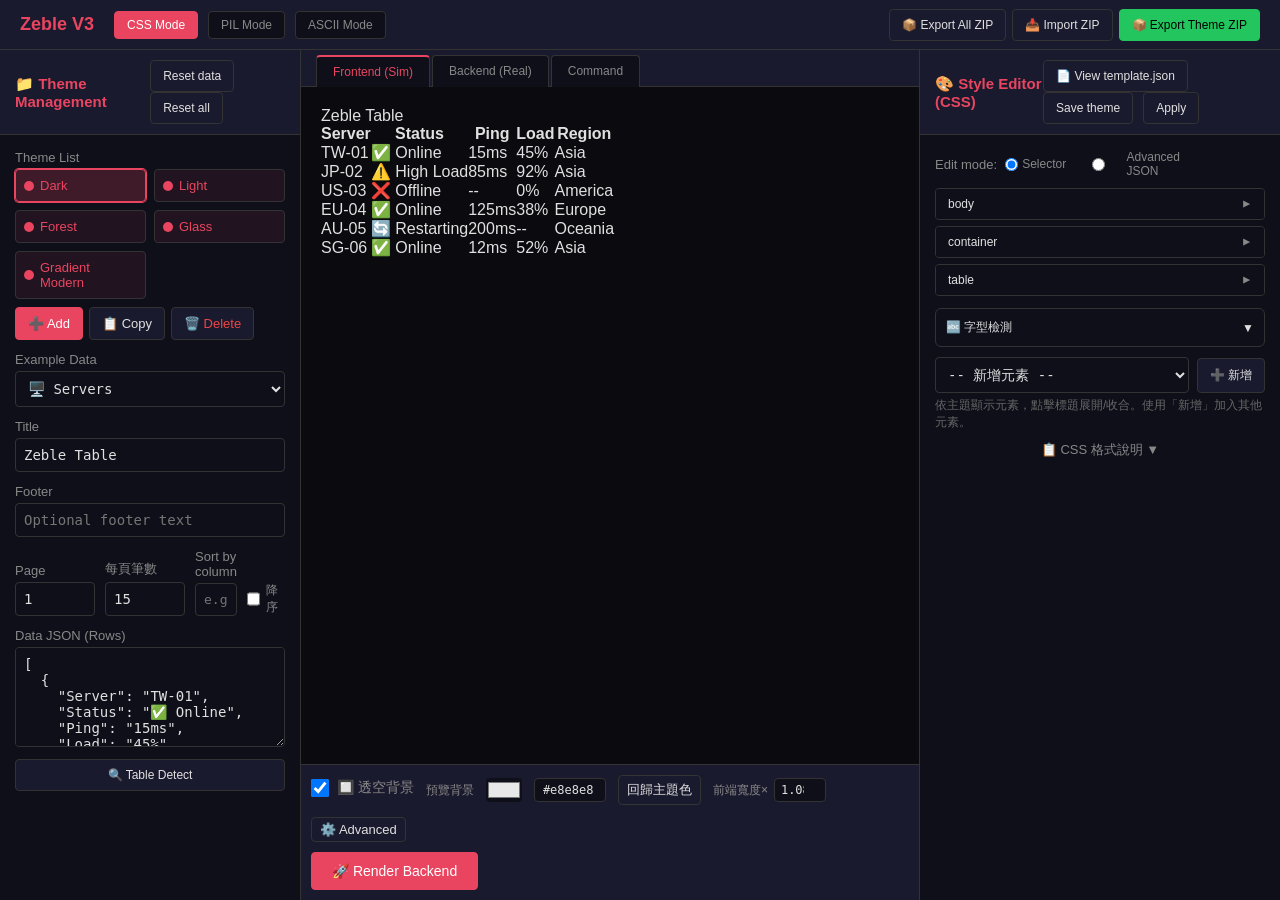
==== index.html @ 23911cdb "Consolidate Zeble skill into zenTable project Move render and detect scripts into local scripts/ and" ====
<!DOCTYPE html>
<html lang="zh-TW">
<head>
    <meta charset="UTF-8">
    <meta name="viewport" content="width=device-width, initial-scale=1.0">
    <title>Zeble V3 Test Panel</title>
    <style>
        :root {
            --bg-color: #0f0f1a;
            --panel-bg: #1a1a2e;
            --text-color: #e0e0e0;
            --accent-color: #e94560;
            --border-color: #333;
            --success-color: #22c55e;
            --input-bg: #0f0f1a;
        }
        * { box-sizing: border-box; margin: 0; padding: 0; }
        body { font-family: -apple-system, BlinkMacSystemFont, "Segoe UI", Roboto, sans-serif; background: var(--bg-color); color: var(--text-color); height: 100vh; overflow: hidden; display: flex; flex-direction: column; }
        header { height: 50px; padding: 0 20px; display: flex; align-items: center; border-bottom: 1px solid var(--border-color); background: var(--panel-bg); }
        h1 { font-size: 18px; color: var(--accent-color); margin-right: 20px; }
        .mode-selector { display: flex; gap: 10px; }
        .mode-btn { padding: 6px 12px; background: var(--input-bg); border: 1px solid var(--border-color); color: #888; border-radius: 4px; cursor: pointer; font-size: 12px; transition: all 0.2s; }
        .mode-btn:hover { border-color: var(--accent-color); color: var(--text-color); }
        .mode-btn.active { background: var(--accent-color); color: #fff; border-color: var(--accent-color); }
        main { flex: 1; display: grid; grid-template-columns: 300px 1fr 360px; gap: 1px; background: var(--border-color); overflow: hidden; }
        .panel { background: var(--bg-color); display: flex; flex-direction: column; overflow: hidden; }
        .panel-header { padding: 10px 15px; background: var(--panel-bg); border-bottom: 1px solid var(--border-color); font-size: 15px; font-weight: 600; color: var(--accent-color); display: flex; justify-content: space-between; align-items: center; }
        .panel-content { flex: 1; overflow-y: auto; padding: 15px; }
        .form-group { margin-bottom: 12px; }
        label { display: block; font-size: 13px; color: #888; margin-bottom: 4px; }
        input, select, textarea { width: 100%; padding: 8px; background: var(--input-bg); border: 1px solid var(--border-color); border-radius: 4px; color: var(--text-color); font-size: 14px; font-family: monospace; }
        input:focus, select:focus, textarea:focus { outline: none; border-color: var(--accent-color); }
        textarea { resize: vertical; min-height: 100px; }
        button { padding: 8px 12px; background: var(--panel-bg); border: 1px solid var(--border-color); border-radius: 4px; color: var(--text-color); cursor: pointer; font-size: 12px; transition: all 0.2s; }
        button:hover { border-color: var(--accent-color); }
        button.primary { background: var(--accent-color); color: #fff; border-color: var(--accent-color); }
        button.success { background: var(--success-color); color: #000; border-color: var(--success-color); }
        .theme-grid { display: grid; grid-template-columns: repeat(2, 1fr); gap: 8px; }
        .theme-item { padding: 8px; border: 1px solid var(--border-color); border-radius: 4px; cursor: pointer; font-size: 13px; display: flex; align-items: center; gap: 6px; transition: background 0.15s, border-color 0.15s; }
        .theme-item:hover { filter: brightness(1.05); }
        .theme-item.active { border-color: currentColor; box-shadow: 0 0 0 1px currentColor; }
        .color-dot { width: 10px; height: 10px; border-radius: 50%; flex-shrink: 0; }
        .preview-tabs { display: flex; gap: 2px; background: var(--panel-bg); padding: 5px 15px 0; border-bottom: 1px solid var(--border-color); }
        .preview-tab { padding: 8px 16px; background: var(--bg-color); border: 1px solid var(--border-color); border-bottom: none; border-radius: 4px 4px 0 0; cursor: pointer; font-size: 12px; color: #888; margin-bottom: -1px; }
        .preview-tab.active { color: var(--accent-color); border-top: 2px solid var(--accent-color); background: var(--bg-color); z-index: 1; }
        .preview-box { flex: 1; padding: 20px; overflow: auto; display: flex; justify-content: center; align-items: flex-start; background: #0a0a0f; }
        .preview-content { width: 100%; max-width: 1200px; margin: 0 auto; background: transparent; border-radius: 8px; }
        .preview-image img { max-width: 100%; box-shadow: 0 10px 30px rgba(0,0,0,0.5); border-radius: 8px; }
        .preview-code { background: #000; padding: 15px; border-radius: 8px; font-family: monospace; color: #0f0; white-space: pre-wrap; font-size: 12px; }
        .style-editor-json { height: 100%; display: flex; flex-direction: column; }
        .style-editor-params { display: grid; gap: 8px; }
        .param-row { display: grid; grid-template-columns: 140px 1fr 64px; gap: 8px; align-items: center; }
        .param-row input[type="range"] { padding: 0; min-width: 0; }
        .param-row input[type="number"] { min-width: 2.6em; width: 100%; box-sizing: border-box; }
        .hidden { display: none !important; }
        .loading { color: var(--accent-color); text-align: center; padding: 20px; }
        .error { color: #ef4444; padding: 10px; background: rgba(239,68,68,0.1); border-radius: 4px; font-size: 12px; }
        .small { font-size: 12px; color: #666; margin-top: 4px; }
        .image-preview { padding: 0 12px 24px; box-sizing: border-box; }
        .backend-img-wrap { display: inline-block; padding: 12px; border-radius: 8px; margin-bottom: 12px; background-color: #e5e5e5; background-image: linear-gradient(45deg, #ccc 25%, transparent 25%), linear-gradient(-45deg, #ccc 25%, transparent 25%), linear-gradient(45deg, transparent 75%, #ccc 75%), linear-gradient(-45deg, transparent 75%, #ccc 75%); background-size: 16px 16px; background-position: 0 0, 0 8px, 8px -8px, -8px 0; }
        .backend-img-wrap img { display: block; }
        .modal-overlay { position: fixed; inset: 0; background: rgba(0,0,0,0.6); display: flex; align-items: center; justify-content: center; z-index: 1000; }
        .modal { background: var(--panel-bg); border: 1px solid var(--border-color); border-radius: 8px; padding: 20px; min-width: 320px; max-width: 90vw; }
        .modal h3 { margin-bottom: 12px; font-size: 14px; color: var(--accent-color); }
        .modal-actions { display: flex; gap: 10px; justify-content: flex-end; margin-top: 16px; }
        .style-editor-selectors .css-selector-input { font-size: 13px; min-height: 125px; }
        .selector-item { margin-bottom: 6px; border: 1px solid var(--border-color); border-radius: 4px; overflow: hidden; }
        .selector-item-header { padding: 8px 12px; background: var(--input-bg); cursor: pointer; display: flex; align-items: center; justify-content: space-between; font-size: 12px; font-weight: 500; transition: background 0.2s, color 0.2s; }
        .selector-item-header:hover { background: rgba(233,69,96,0.1); }
        .selector-item:not(.collapsed) .selector-item-header { background: rgba(233,69,96,0.35); color: #0f0f1a; }
        .selector-item:not(.collapsed) .selector-item-header:hover { background: rgba(233,69,96,0.4); color: #0f0f1a; }
        .selector-item:not(.collapsed) .selector-item-header > span:first-child { background: rgba(255,220,228,0.95); color: #0a0a14; padding: 2px 8px; border-radius: 4px; font-weight: 600; }
        .selector-item-header .toggle { font-size: 12px; transition: transform 0.2s; }
        .selector-item:not(.collapsed) .selector-item-header .toggle { color: #0f0f1a; }
        .selector-item.collapsed .selector-item-header .toggle { color: #888; transform: rotate(-90deg); }
        .selector-item-content { padding: 8px; border-top: 1px solid var(--border-color); background: var(--input-bg); transition: background 0.2s; }
        .selector-item:not(.collapsed) .selector-item-content { background: rgba(233,69,96,0.08); }
        .selector-item.collapsed .selector-item-content { display: none; }
        .selector-add-row { display: flex; gap: 8px; align-items: center; margin-top: 10px; }
        .selector-add-row select { flex: 1; min-width: 0; }
        .param-ref-box { padding:10px; margin-bottom:10px; background:var(--input-bg); border:1px solid var(--border-color); border-radius:4px; font-size:12px; max-height:200px; overflow-y:auto; }
        .collapsible-stage .collapse-toggle { display:inline-block; transition:transform 0.2s ease; }
        .collapsible-stage.collapsed .collapse-toggle { transform:rotate(-90deg); }
        .collapsible-stage:not(.collapsed) .collapsible-header { background:rgba(233,69,96,0.2); border-color:var(--accent-color); }
        .collapsible-stage .collapsible-header:hover { background:rgba(233,69,96,0.15); }
        .char-code-item { display:inline-block; padding:2px 6px; margin:2px; background:var(--input-bg); border:1px solid var(--border-color); border-radius:3px; font-family:monospace; }
        .char-code-item .char { color:var(--accent-color); margin-right:4px; }
        .char-code-item .code { color:#888; font-size:10px; }
        .param-ref-box table td, .param-ref-box table th { border-bottom:1px solid var(--border-color); }
        .param-hint { font-size:11px; color:#666; font-weight:normal; margin-left:4px; }
        .param-help { cursor:help; font-size:12px; color:#888; margin-left:2px; padding:0 2px; }
        #calBlockEditorWrap { max-height:180px; display:flex; flex-direction:column; }
        #calBlockEditorWrap.hidden { display:none; }
        #calBlockEditorWrap .float-header { padding:6px 0; font-size:12px; font-weight:600; color:var(--accent-color); display:flex; justify-content:space-between; align-items:center; flex-shrink:0; }
        #calBlockEditorWrap .float-body { flex:1; min-height:0; }
        #calBlockEditorWrap textarea { width:100%; height:100px; font-family:monospace; font-size:12px; padding:8px; background:#000; color:#0f0; border:1px solid var(--border-color); border-radius:4px; resize:vertical; box-sizing:border-box; }
    </style>
</head>
<body>
    <header>
        <h1>Zeble V3</h1>
        <div class="mode-selector">
            <div class="mode-btn active" onclick="maybeSetMode('css')">CSS Mode</div>
            <div class="mode-btn" onclick="maybeSetMode('pil')">PIL Mode</div>
            <div class="mode-btn" onclick="maybeSetMode('ascii')">ASCII Mode</div>
        </div>
        <div style="flex:1"></div>
        <button onclick="exportAllThemes()" style="margin-right:6px;">📦 Export All ZIP</button>
        <button onclick="document.getElementById('importZipInput').click()" style="margin-right:6px;">📥 Import ZIP</button>
        <input type="file" id="importZipInput" accept=".zip" style="display:none" onchange="importZipFile(this)">
        <button onclick="exportTheme()" class="success">📦 Export Theme ZIP</button>
    </header>
    <main>
        <!-- 左欄：主題管理 + 資源與數據 -->
        <div class="panel">
            <div class="panel-header">
                <span>📁 Theme Management</span>
                <span>
                    <button onclick="resetDataOnly()" style="margin-right:6px;">Reset data</button>
                    <button onclick="resetData()">Reset all</button>
                </span>
            </div>
            <div class="panel-content">
                <div class="form-group">
                    <label>Theme List</label>
                    <div class="theme-grid" id="themeList"></div>
                    <div style="display:flex; gap:6px; margin-top:8px; flex-wrap:wrap;">
                        <button onclick="openAddThemeModal()" class="primary" style="font-size:13px;">➕ Add</button>
                        <button onclick="openCopyThemeModal()" style="font-size:13px;">📋 Copy</button>
                        <button onclick="confirmDeleteTheme()" style="font-size:13px; color:#ef4444;">🗑️ Delete</button>
                    </div>
                </div>
                <div class="form-group">
                    <label>Example Data</label>
                    <select id="exampleSelect" onchange="loadExample(this.value).then(() => saveSettingsToCookie());">
                        <option value="">-- Select --</option>
                        <option value="servers">🖥️ Servers</option>
                        <option value="status">📊 Project Status</option>
                        <option value="pricing">💰 Pricing Plans</option>
                        <option value="inventory">📦 Inventory</option>
                        <option value="devops">⚡ DevOps Services</option>
                        <option value="emoji">😀 Emoji Test</option>
                        <option value="example_table">📋 範例：服務列表 (12 筆)</option>
                        <option value="example_table_large">📋 範例：容器服務 (20 筆)</option>
                        <option value="test_data_full">📋 範例：完整測試 (30 筆)</option>
                        <option value="multiline_example">📋 範例：多行儲存格</option>
                    </select>
                </div>
                <div class="form-group">
                    <label>Title</label>
                    <input type="text" id="tableTitle" value="Zeble Table" onchange="saveSettingsToCookie(); updatePreview();">
                </div>
                <div class="form-group">
                    <label>Footer</label>
                    <input type="text" id="tableFooter" value="" placeholder="Optional footer text" onchange="saveSettingsToCookie(); updatePreview();">
                </div>
                <div class="form-group" style="display:grid; grid-template-columns: 80px 80px 1fr auto; gap: 10px; align-items:end;">
                    <div><label title="格式: 正整數。第 N 頁，從 1 開始">Page</label><input type="number" id="backendPage" value="1" min="1" placeholder="1" onchange="saveSettingsToCookie(); updatePreview();"></div>
                    <div><label title="格式: 1–100。每頁顯示列數">每頁筆數</label><input type="number" id="backendPerPage" value="15" min="1" max="100" placeholder="15" onchange="saveSettingsToCookie(); updatePreview();"></div>
                    <div><label title="格式: 欄位名稱。依此欄位排序，留空不排序">Sort by column</label><input type="text" id="backendSort" placeholder="e.g. 名稱" style="font-size:13px;" onchange="saveSettingsToCookie(); updatePreview();"></div>
                    <label style="display:flex; align-items:center; gap:6px; font-size:12px; margin-bottom:0; cursor:pointer;" title="勾選=降序，不勾=升序"><input type="checkbox" id="backendSortDesc" value="1" style="width:14px; height:14px;" onchange="saveSettingsToCookie(); updatePreview();"> 降序</label>
                </div>
                <div class="form-group" style="flex:1; display:flex; flex-direction:column;">
                    <label>Data JSON (Rows)</label>
                    <textarea id="dataJson" style="flex:1; font-family:monospace;" onchange="saveSettingsToCookie(); updatePreview();"></textarea>
                </div>
                <div class="form-group">
                    <button type="button" onclick="document.getElementById('tableDetectPanel').classList.toggle('hidden');" style="width:100%;" title="分析文字是否需以表格呈現（供 AI Agent 判斷）">🔍 Table Detect</button>
                    <div id="tableDetectPanel" class="hidden" style="margin-top:8px;">
                        <label>Paste message to analyze</label>
                        <div class="small" style="margin-bottom:4px;">分析使用者訊息是否需表格輸出（如「列出產品價格比較表」→ needs_table: true）</div>
                        <textarea id="tableDetectInput" rows="3" placeholder="e.g. 列出產品價格比較表" style="font-size:13px;"></textarea>
                        <button type="button" class="primary" onclick="runTableDetect()" style="margin-top:6px;">Detect</button>
                        <div id="tableDetectResult" style="margin-top:8px; font-size:13px; padding:8px; background:var(--input-bg); border-radius:4px;"></div>
                        <button type="button" onclick="loadExample('servers'); document.getElementById('tableDetectPanel').classList.add('hidden');" style="margin-top:6px;">Load example data</button>
                    </div>
                </div>
            </div>
        </div>
        <!-- 中欄：預覽 -->
        <div class="panel">
            <div class="preview-tabs" id="mainPreviewTabs">
                <div class="preview-tab active" data-tab="frontend" onclick="setPreviewTab('frontend')">Frontend (Sim)</div>
                <div class="preview-tab" data-tab="backend" onclick="setPreviewTab('backend')">Backend (Real)</div>
                <div class="preview-tab" data-tab="code" onclick="setPreviewTab('code')">Command</div>
                <div class="preview-tab" id="previewTabCalibration" data-tab="calibration" onclick="setPreviewTab('calibration')" style="display:none;">輸出校準</div>
                <div class="preview-tab" id="previewTabCalibrationResult" data-tab="calibration-result" onclick="setPreviewTab('calibration-result')" style="display:none;">輸出校準結果</div>
            </div>
            <div class="preview-box">
                <div id="view-frontend" class="preview-content"></div>
                <div id="view-backend" class="preview-content hidden" style="text-align:center;">
                    <div class="image-preview" id="backendImage">
                        <div style="padding:40px; color:#666;">
                            <div style="margin-bottom:10px;">Click "Render" to generate</div>
                            <button type="button" class="primary" onclick="renderBackend()" style="padding:8px 16px; font-size:13px;">🚀 Render Backend</button>
                        </div>
                    </div>
                    <pre id="backendAscii" class="preview-code hidden" style="text-align:left; margin-top:10px;"></pre>
                    <div id="backendAsciiDebugWrap" class="hidden" style="width:100%; text-align:left;">
                        <!-- 兩步：版面格式化（上）→ 校準輸出（下，整區可收折） -->
                        <div id="backendAsciiStage3" style="margin-top:0;">
                            <!-- 版面格式化（可收折，與校準輸出同層、在上方） -->
                            <div class="collapsible-stage collapsed" id="stage1Collapsible" style="margin-bottom:8px;">
                                <div class="collapsible-header" onclick="toggleStageCollapse('stage1Collapsible')" style="display:flex; align-items:center; gap:8px; padding:8px 12px; background:var(--panel-bg); border:1px solid var(--border-color); border-radius:6px; cursor:pointer; user-select:none;">
                                    <span class="collapse-toggle" style="font-size:12px; color:#888; transition:transform 0.2s;">▼</span>
                                    <span style="font-size:13px; font-weight:600; color:var(--text-color);">版面格式化（計算各cell寬高）</span>
                                </div>
                                <div class="collapsible-content" style="display:none; margin-top:4px;">
                                    <div style="display:flex; gap:10px; align-items:center; flex-wrap:wrap; margin-bottom:8px; padding:8px 10px; background:var(--panel-bg); border:1px solid var(--border-color); border-radius:6px;">
                                        <label style="display:flex; align-items:center; gap:6px; margin:0; cursor:pointer; font-size:12px; color:var(--text-color);">
                                            <input type="checkbox" id="backendStage1PilPreviewEnabled" style="width:14px; height:14px;" onchange="saveSettingsToCookie();">
                                            以 PIL 輸出版面格式化可視結果
                                        </label>
                                        <label style="display:flex; align-items:center; gap:6px; margin:0; font-size:12px; color:var(--text-color);">
                                            單位寬度(px)
                                            <input type="number" id="backendStage1UnitPx" min="5" max="30" value="10" style="width:64px; padding:4px 6px; font-size:12px;" onchange="this.value = String(Math.max(5, Math.min(30, parseInt(this.value || '10', 10) || 10))); saveSettingsToCookie();">
                                        </label>
                                    </div>
                                    <pre id="backendAsciiStage1" class="preview-code" style="margin-top:0;"></pre>
                                    <div id="backendAsciiStage1PilWrap" class="hidden" style="margin-top:8px; padding:8px; background:var(--panel-bg); border:1px solid var(--border-color); border-radius:6px;">
                                        <div style="font-size:12px; color:#888; margin-bottom:6px;">版面格式化 PIL 視覺化</div>
                                        <img id="backendAsciiStage1PilImg" src="" alt="stage1 pil preview" style="max-width:100%; border-radius:4px; border:1px solid var(--border-color); background:#fff;">
                                    </div>
                                    <div id="backendAsciiStage1PilWarning" class="hidden" style="margin-top:8px; font-size:12px; color:#b7791f;"></div>
                                    <div style="margin-top:12px;">
                                        <div style="font-size:12px; color:#888; margin-bottom:6px;">ascii 參考結果（等寬字型）</div>
                                        <pre id="backendAsciiStage2" class="preview-code ascii-reference-result" style="margin-top:0; font-family: 'Noto Sans Mono CJK TC', 'Noto Sans Mono', Consolas, Monaco, monospace;"></pre>
                                    </div>
                                </div>
                            </div>
                            
                            <!-- 校準輸出（輸出階段）（可收折，整區） -->
                            <div class="collapsible-stage collapsed" id="backendOutputStageCollapsible" style="margin-bottom:8px;">
                                <div class="collapsible-header" onclick="toggleStageCollapse('backendOutputStageCollapsible')" style="display:flex; align-items:center; gap:8px; padding:8px 12px; background:var(--panel-bg); border:1px solid var(--border-color); border-radius:6px; cursor:pointer; user-select:none;">
                                    <span class="collapse-toggle" style="font-size:12px; color:#888; transition:transform 0.2s;">▼</span>
                                    <span style="font-size:13px; font-weight:600; color:var(--text-color);">校準輸出（輸出階段）</span>
                                </div>
                                <div class="collapsible-content" style="display:none; margin-top:4px;">
                            <!-- 校準 JSON -->
                            <div class="backend-stage3-calibration-section" style="margin-bottom:12px; margin-top:12px; padding:10px; background:var(--panel-bg); border:1px solid var(--border-color); border-radius:6px;">
                                <div style="font-size:13px; font-weight:600; color:var(--text-color); margin-bottom:6px;">校準 JSON</div>
                                <div style="font-size:12px; color:#888; margin-bottom:8px;">貼上校準 JSON 後按「應用」可套用至右側表單，下次 Render Backend 將使用此校準。</div>
                                <textarea id="backendStage3CalibrationJson" placeholder='{"ascii":1.0,"cjk":2.0,"half_space":1.0,"full_space":2.0,"box":1.0,"custom":{}}' style="width:100%; min-height:80px; font-family:monospace; font-size:12px; padding:8px; background:var(--input-bg); border:1px solid var(--border-color); border-radius:4px; color:var(--text-color); resize:vertical; margin-bottom:8px;" onchange="saveSettingsToCookie();"></textarea>
                                <div style="display:flex; align-items:center; gap:6px; flex-wrap:wrap;">
                                    <button type="button" class="primary" onclick="applyBackendStage3CalibrationJson();" style="font-size:12px; padding:6px 14px;">應用</button>
                                    <button type="button" onclick="clearBackendStage3CalibrationJson();" style="font-size:12px; padding:6px 14px;">清除</button>
                                </div>
                            </div>
                            
                            <!-- 遺漏字元 -->
                            <div class="backend-stage3-missing-section" style="margin-bottom:12px; padding:10px; background:var(--panel-bg); border:1px solid var(--border-color); border-radius:6px;">
                                <div style="font-size:13px; font-weight:600; color:var(--text-color); margin-bottom:6px;">遺漏字元（表格有、校準 JSON 無 custom）</div>
                                <div style="font-size:12px; color:#888; margin-bottom:8px;">套用後仍不準時，可檢查表格中哪些字元沒有個別校準資料，列為下次校準文的備用字。</div>
                                <button type="button" onclick="checkMissingCalibrationChars();" style="font-size:12px; padding:6px 14px;">檢查遺漏字元</button>
                                <div id="backendStage3MissingChars" style="margin-top:8px; font-family:monospace; font-size:12px; color:var(--text-color); min-height:24px;"></div>
                                <div id="backendStage3MissingActions" class="hidden" style="margin-top:8px;">
                                    <button type="button" class="primary" onclick="copyMissingCharsToCalibration();" style="font-size:12px; padding:6px 14px;">複製為校準字元</button>
                                </div>
                            </div>
                            
                            <!-- 校準輸出表格文字 -->
                            <div style="font-size:12px; color:#888; margin-bottom:6px;">校正輸出內容</div>
                            <pre id="backendAsciiStage3Text" class="preview-code" style="margin-top:0; background:#000; color:#90ee90; font-family:inherit; line-height:1.5; white-space:pre-wrap; font-size:12px; padding:15px; border-radius:8px;"></pre>
                            <div style="margin-top:8px;">
                                <div style="font-size:12px; color:#888; margin-bottom:6px;">即時編輯（可雙向同步）</div>
                                <pre id="backendStage3LiveEdit" class="preview-code" contenteditable="true" spellcheck="false" style="margin-top:0; min-height:120px; background:var(--input-bg); color:var(--text-color); border:1px solid var(--border-color); outline:none; font-family:inherit; line-height:1.5;"></pre>
                            </div>
                            
                            <!-- 校準圖片顯示區 -->
                            <div id="backendStage3CalibrationImageSection" style="margin-top:36px; margin-bottom:12px;">
                                <div style="display:flex; gap:10px; align-items:flex-end; flex-wrap:wrap; margin-bottom:8px; padding:10px; background:var(--panel-bg); border:1px solid var(--border-color); border-radius:6px;">
                                    <div>
                                        <label style="font-size:12px; color:var(--text-color); display:block; margin-bottom:4px;">每行校準文字數 (1-10)</label>
                                        <input type="number" id="backendCalCharsPerLine" min="1" max="10" value="6" style="width:80px; padding:6px 10px; font-size:13px; background:var(--input-bg); border:1px solid var(--border-color); border-radius:4px; color:var(--text-color);" oninput="onBackendCalibrationControlInput();" onchange="saveSettingsToCookie();">
                                    </div>
                                    <div>
                                        <label style="font-size:12px; color:var(--text-color); display:block; margin-bottom:4px;">每字重複次數 (1-20)</label>
                                        <input type="number" id="backendCalCharRepeat" min="1" max="20" value="5" style="width:80px; padding:6px 10px; font-size:13px; background:var(--input-bg); border:1px solid var(--border-color); border-radius:4px; color:var(--text-color);" oninput="onBackendCalibrationControlInput();" onchange="saveSettingsToCookie();">
                                    </div>
                                    <div style="min-width:220px;">
                                        <label style="font-size:12px; color:var(--text-color); display:block; margin-bottom:4px;">起點錨點 Pattern</label>
                                        <input type="text" id="backendStartPattern" placeholder="1 2 1 3 1 2" style="width:100%; padding:6px 10px; font-family:monospace; font-size:13px; background:var(--input-bg); border:1px solid var(--border-color); border-radius:4px; color:var(--text-color);" oninput="onBackendPatternInputChange();" onchange="saveSettingsToCookie();">
                                    </div>
                                    <div style="min-width:220px;">
                                        <label style="font-size:12px; color:var(--text-color); display:block; margin-bottom:4px;">終點錨點 Pattern</label>
                                        <input type="text" id="backendEndPattern" placeholder="2 1 3 1 2 1" style="width:100%; padding:6px 10px; font-family:monospace; font-size:13px; background:var(--input-bg); border:1px solid var(--border-color); border-radius:4px; color:var(--text-color);" oninput="onBackendPatternInputChange();" onchange="saveSettingsToCookie();">
                                    </div>
                                    <div style="flex:1; min-width:220px;">
                                        <label style="font-size:12px; color:var(--text-color); display:block; margin-bottom:4px;">自訂校準字元</label>
                                        <input type="text" id="backendCalCustomChars" placeholder="例: \"U+4E2D\" \"U+6587\" \"U+1F1EF U+1F1F5\"" style="width:100%; padding:6px 10px; font-family:monospace; font-size:13px; background:var(--input-bg); border:1px solid var(--border-color); border-radius:4px; color:var(--text-color);" oninput="onBackendCalibrationControlInput();" onchange="saveSettingsToCookie();">
                                    </div>
                                    <button type="button" class="primary" onclick="showCalibrationImageInStage3();" style="font-size:12px; padding:6px 14px; white-space:nowrap;">顯示校準文字</button>
                                </div>
                                <div style="display:flex; gap:10px; align-items:flex-end; flex-wrap:wrap; margin-bottom:8px; padding:10px; background:var(--panel-bg); border:1px solid var(--border-color); border-radius:6px;">
                                    <div>
                                        <label style="font-size:12px; color:var(--text-color); display:block; margin-bottom:4px;">OCR 辨識引擎</label>
                                        <select id="backendOcrTestMethod" style="width:auto; padding:6px 10px; font-size:13px; background:var(--input-bg); border:1px solid var(--border-color); border-radius:4px; color:var(--text-color);" onchange="syncBackendOcrMethodControl(false);">
                                            <option value="tesseract">Tesseract</option>
                                            <option value="rapidocr">RapidOCR</option>
                                            <option value="none" selected>無（Pixel 定位）</option>
                                        </select>
                                    </div>
                                    <div style="display:flex; gap:8px; align-items:center;">
                                        <input type="file" id="backendOcrTestInput" accept="image/*" style="display:none;" onchange="handleBackendImageUpload(this)">
                                        <button type="button" onclick="document.getElementById('backendOcrTestInput').click();" style="font-size:12px; padding:6px 12px; white-space:nowrap;">📁 上傳截圖</button>
                                    </div>
                                    <div id="backendOcrPasteZone" tabindex="0" style="min-width:140px; min-height:56px; border:2px dashed #888; border-radius:6px; padding:6px; font-size:11px; color:#888; cursor:pointer; background:var(--input-bg); display:flex; flex-direction:column; align-items:center; justify-content:center; gap:4px; outline:none;" title="點擊後按 Ctrl+V 貼上截圖">
                                        <span id="backendOcrPasteHint">Ctrl+V 貼上截圖</span>
                                        <div style="position:relative; display:none;" id="backendOcrPasteImgWrap">
                                            <img id="backendOcrPastePreview" src="" alt="" style="max-width:100px; max-height:44px; border-radius:4px;">
                                            <button type="button" onclick="clearBackendPastedImage(event);" style="position:absolute; top:-6px; right:-6px; width:16px; height:16px; padding:0; font-size:10px; line-height:1; background:#e94560; color:#fff; border:none; border-radius:50%; cursor:pointer;">×</button>
                                        </div>
                                    </div>
                                    <div id="backendOcrUploadHint" style="font-size:12px; color:#888; min-width:180px;">尚未選擇圖片</div>
                                    <button type="button" class="primary" onclick="runBackendAnchorDetection();" style="font-size:12px; padding:6px 12px; white-space:nowrap;">🎯 定位錨點檢測</button>
                                    <button type="button" class="primary" onclick="runBackendExportCalibrationJson();" style="font-size:12px; padding:6px 12px; white-space:nowrap;">📏 輸出校準json</button>
                                    <label style="display:flex; align-items:center; gap:6px; font-size:12px; color:#888; margin:0; cursor:pointer;">
                                        <input type="checkbox" id="backendExportParamCheck" style="width:14px; height:14px;">
                                        送出前確認參數
                                    </label>
                                    <button type="button" class="primary" onclick="runBackendFullTest();" style="font-size:12px; padding:6px 12px; white-space:nowrap;">🚀 完整測試（同上）</button>
                                </div>
                                <div style="display:flex; gap:10px; align-items:flex-end; flex-wrap:wrap; margin-bottom:8px; padding:10px; background:var(--panel-bg); border:1px solid var(--border-color); border-radius:6px;">
                                    <div style="flex:1; min-width:260px;">
                                        <div style="display:flex; align-items:center; justify-content:space-between; gap:8px; margin-bottom:4px;">
                                            <label style="font-size:12px; color:var(--text-color); margin:0;">字元寬度分析字元集（Backend 專用）</label>
                                            <button type="button" onclick="fillBackendWidthCharsFromUsedCodes(false);" style="font-size:11px; padding:4px 8px;">從已使用校準字碼帶入</button>
                                        </div>
                                        <input type="text" id="backendWidthTestChars" placeholder="例: &quot;U+002F&quot; &quot;U+002D&quot; &quot;U+1F1EF U+1F1F5&quot;" style="width:100%; padding:6px 10px; font-family:monospace; font-size:13px; background:var(--input-bg); border:1px solid var(--border-color); border-radius:4px; color:var(--text-color);" oninput="saveBackendCalControls(); saveSettingsToCookie();">
                                    </div>
                                </div>
                                <div id="backendStage3CalibrationImageContainer" class="hidden">
                                    <pre id="backendStage3CalibrationImagePre" class="preview-code hidden" style="margin-top:0;"></pre>
                                    <!-- 字碼對照表 -->
                                    <div id="backendStage3CalibrationImageCharCodes" style="margin-top:8px; padding:10px; background:var(--panel-bg); border:1px solid var(--border-color); border-radius:6px;">
                                        <div style="font-size:12px; font-weight:600; color:var(--text-color); margin-bottom:6px;">字碼對照表</div>
                                        <div id="backendStage3CalibrationImageCharCodesContent" style="font-family:monospace; font-size:11px; color:var(--text-color); line-height:1.6; max-height:200px; overflow-y:auto;"></div>
                                    </div>
                                    <div style="margin-top:8px; padding:10px; background:var(--panel-bg); border:1px solid var(--border-color); border-radius:6px;">
                                        <div style="display:flex; align-items:center; justify-content:space-between; gap:8px; margin-bottom:6px;">
                                            <div style="font-size:12px; font-weight:600; color:var(--text-color);">已使用校準字碼（可複製）</div>
                                            <div style="display:flex; align-items:center; gap:6px; flex-wrap:wrap;">
                                                <button type="button" onclick="fillBackendWidthCharsFromUsedCodes(false);" style="font-size:12px; padding:4px 10px;">貼到寬度輸入</button>
                                                <button type="button" onclick="fillBackendWidthCharsFromUsedCodes(true);" style="font-size:12px; padding:4px 10px;">貼上並分析寬度</button>
                                                <button type="button" id="backendUsedCodesCopyBtn" onclick="copyUsedCalibrationCodes(this);" style="font-size:12px; padding:4px 10px;">複製</button>
                                            </div>
                                        </div>
                                        <textarea id="backendStage3UsedCalibrationCodes" readonly style="width:100%; min-height:70px; font-family:monospace; font-size:12px; background:var(--input-bg); border:1px solid var(--border-color); border-radius:4px; color:var(--text-color);"></textarea>
                                    </div>
                                </div>
                            </div>
                            
                            <!-- 行寬度 Debug -->
                            <div id="backendStage3DebugSection" class="collapsible-stage collapsed" style="margin-top:12px; margin-bottom:8px;">
                                <div class="collapsible-header" onclick="toggleStageCollapse('backendStage3DebugSection')" style="display:flex; align-items:center; gap:8px; padding:8px 12px; background:var(--panel-bg); border:1px solid var(--border-color); border-radius:6px; cursor:pointer; user-select:none;">
                                    <span class="collapse-toggle" style="font-size:12px; color:#888; transition:transform 0.2s;">▼</span>
                                    <span style="font-size:13px; font-weight:600; color:var(--text-color);">行寬度 Debug</span>
                                </div>
                                <div class="collapsible-content" style="display:none; margin-top:4px; padding:10px; background:var(--panel-bg); border:1px solid var(--border-color); border-radius:6px;">
                                    <div style="font-size:12px; color:#888; margin-bottom:8px;">根據校準值計算每行總寬度，與第一行的差距（正值=比第一行寬，負值=比第一行窄）。Render Backend 後自動計算。</div>
                                    <pre id="backendStage3DebugOutput" style="margin-top:8px; font-family:monospace; font-size:12px; color:var(--text-color); white-space:pre-wrap; max-height:300px; overflow-y:auto; background:var(--input-bg); padding:8px; border-radius:4px;"></pre>
                                </div>
                            </div>
                                </div>
                            </div>
                        </div>
                    </div>
                </div>
                <div id="view-code" class="preview-content hidden">
                    <div style="margin-bottom:8px;">
                        <button type="button" class="primary" onclick="copyCommand()" style="font-size:12px;">Copy command</button>
                    </div>
                    <pre class="preview-code" id="cmdOutput">Run "Render Backend" once to generate command.</pre>
                </div>
                <div id="view-calibration" class="preview-content hidden" style="text-align:left;">
                    <div style="font-size:13px; color:#888; margin-bottom:10px;">供使用者截圖上傳給 Skill 分析各字元寬的校準表。截圖後上傳至 calibrate_upload 取得 calibration JSON。</div>
                    <div class="form-group" style="margin-bottom:10px;">
                        <label style="font-size:12px;">自訂要測寬度的字元集</label>
                        <div style="display:flex; gap:8px; align-items:center;">
                            <input type="text" id="calTableCustomChars" placeholder="例: \"U+002F\" \"U+002D\" \"U+005C\" \"U+007C\" \"U+1F1EF U+1F1F5\"" style="flex:1; padding:6px 10px; font-family:monospace; font-size:13px;" oninput="saveSettingsToCookie(); refreshCalibrationTable();" onchange="saveSettingsToCookie();">
                            <button type="button" onclick="extractCharsFromCurrentPattern();" style="font-size:12px; padding:6px 12px; white-space:nowrap;">從 Pattern 提取</button>
                        </div>
                    </div>
                    <div class="form-group" style="margin-bottom:10px; display:flex; gap:12px; align-items:center;">
                        <div style="flex:1;">
                            <label style="font-size:12px;">每行測試字數 (1-10)</label>
                            <input type="number" id="calTableCharsPerLine" min="1" max="10" value="2" style="width:80px; padding:6px 10px; font-size:13px;" oninput="saveSettingsToCookie(); refreshCalibrationTable();" onchange="saveSettingsToCookie();">
                        </div>
                        <div style="flex:1;">
                            <label style="font-size:12px;">每字元重複次數 (3-20)</label>
                            <input type="number" id="calTableCharRepeat" min="3" max="20" value="5" style="width:80px; padding:6px 10px; font-size:13px;" oninput="saveSettingsToCookie(); refreshCalibrationTable();" onchange="saveSettingsToCookie();">
                        </div>
                    </div>
                    <div style="display:flex; justify-content:space-between; align-items:center; margin-bottom:6px;">
                        <span style="font-size:12px; color:#666;">校準區塊（複製後貼至終端顯示，再截圖上傳）</span>
                        <span>
                            <button type="button" onclick="document.getElementById('calBlockEditorWrap').classList.remove('hidden');" style="font-size:12px; padding:4px 10px;">✏️ 編輯</button>
                            <button type="button" class="primary" onclick="copyCalibrationBlock()" style="font-size:12px; padding:4px 10px;">Copy</button>
                        </span>
                    </div>
                    <pre class="preview-code" id="calibrationOutput" style="margin-top:0;">[ZENT-BLE-MKR]
R:██████████
A:█0██1██a█
C:█甲█
B:█║██═██│█
H:█ █
F:口　口
[END]</pre>
                    <div style="margin-top:12px; display:flex; align-items:flex-start; gap:12px; flex-wrap:wrap;">
                    </div>
                    <div style="margin-top:16px; padding-top:12px; border-top:1px solid var(--border-color);">
                        <div style="font-size:13px; font-weight:500; margin-bottom:8px;">🔬 OCR 辨識能力測試</div>
                        <div style="font-size:12px; color:#888; margin-bottom:8px;">上傳含錨點的截圖，測試 OCR 能否找到並標出座標</div>
                        <div class="form-group" style="margin-bottom:8px;">
                            <label style="font-size:12px;">開始錨點字串</label>
                            <div style="display:flex; gap:8px; align-items:center;">
                                <input type="text" id="ocrTestAnchor" placeholder="如 [AAAaaaBBBbbbCCCccc] 留空用預設" style="flex:1; padding:6px 10px; font-family:monospace; font-size:13px;" onchange="saveSettingsToCookie(); refreshCalibrationTable();" oninput="refreshCalibrationTable();">
                            </div>
                        </div>
                        <div class="form-group" style="margin-bottom:8px;">
                            <label style="font-size:12px;">結束錨點字串</label>
                            <div style="display:flex; gap:8px; align-items:center;">
                                <input type="text" id="ocrTestEndAnchor" placeholder="如 [XXXxxxYYYyyyZZZzzz] 留空用預設" style="flex:1; padding:6px 10px; font-family:monospace; font-size:13px;" onchange="saveSettingsToCookie(); refreshCalibrationTable();" oninput="refreshCalibrationTable();">
                                <button type="button" class="primary" onclick="refreshCalibrationTable();" style="font-size:12px; padding:6px 12px; white-space:nowrap;">套用到校準區塊</button>
                            </div>
                        </div>
                        <div class="form-group" style="margin-bottom:8px;">
                            <label style="font-size:12px;">OCR 辨識引擎</label>
                            <select id="ocrTestMethod" style="width:auto; padding:6px 10px; font-size:13px;" onchange="saveSettingsToCookie(); refreshCalibrationTable(); syncBackendOcrMethodControl(true);">
                                <option value="tesseract">Tesseract</option>
                                <option value="rapidocr">RapidOCR</option>
                                <option value="none" selected>無（Pixel 定位）</option>
                            </select>
                        </div>
                        <div id="pixelPatternWrap" class="form-group hidden" style="margin-bottom:8px;">
                            <label style="font-size:12px;">開始錨點 Pattern（用空格分隔，如 1 2 1 3 1 2）</label>
                            <input type="text" id="pixelPattern" placeholder="1 2 1 3 1 2" style="width:100%; padding:6px 10px; font-family:monospace; font-size:13px;" onchange="saveSettingsToCookie(); refreshCalibrationTable();" oninput="refreshCalibrationTable();">
                        </div>
                        <div id="pixelEndPatternWrap" class="form-group hidden" style="margin-bottom:8px;">
                            <label style="font-size:12px;">結束錨點 Pattern（如 2 1 3 1 2 1）</label>
                            <input type="text" id="pixelEndPattern" placeholder="2 1 3 1 2 1" style="width:100%; padding:6px 10px; font-family:monospace; font-size:13px;" onchange="saveSettingsToCookie(); refreshCalibrationTable();" oninput="refreshCalibrationTable();">
                        </div>
                        <div style="display:flex; align-items:flex-start; gap:12px; flex-wrap:wrap;">
                            <div style="display:flex; gap:8px; align-items:center;">
                                <input type="file" id="ocrTestInput" accept="image/*" style="display:none;" onchange="handleImageUpload(this)">
                                <button type="button" class="primary" onclick="document.getElementById('ocrTestInput').click();" style="font-size:12px; padding:5px 12px;">📁 上傳截圖</button>
                            </div>
                            <div id="ocrTestPasteZone" tabindex="0" style="min-width:120px; min-height:70px; border:2px dashed #888; border-radius:6px; padding:8px; font-size:11px; color:#666; cursor:pointer; background:#fff; display:flex; flex-direction:column; align-items:center; justify-content:center; gap:4px; outline:none;" title="點擊後按 Ctrl+V 貼上截圖">
                                <span id="ocrTestPasteHint">Ctrl+V 貼上截圖</span>
                                <div style="position:relative; display:none;" id="ocrTestPasteImgWrap">
                                    <img id="ocrTestPastePreview" src="" alt="" style="max-width:100px; max-height:50px; border-radius:4px;">
                                    <button type="button" onclick="clearPastedImage(event);" style="position:absolute; top:-6px; right:-6px; width:16px; height:16px; padding:0; font-size:10px; line-height:1; background:#e94560; color:#fff; border:none; border-radius:50%; cursor:pointer;">×</button>
                                </div>
                            </div>
                        </div>
                        <div style="display:flex; gap:8px; flex-wrap:wrap; margin-top:12px;">
                            <button type="button" class="primary" onclick="runPositioningTest();" style="font-size:12px; padding:8px 16px;">🎯 定位分析測試</button>
                            <button type="button" class="primary" onclick="runWidthTest();" style="font-size:12px; padding:8px 16px;">📏 字元寬度分析</button>
                            <button type="button" class="primary" onclick="runFullTest();" style="font-size:12px; padding:8px 16px;">🚀 完整測試</button>
                        </div>
                        <div id="ocrTestScoreWrap" class="hidden" style="margin-top:10px; padding:10px; background:#e8f4fd; border-radius:6px; color:#0c5460;">
                            <strong>定位結果: <span id="ocrTestFound">-</span></strong>
                            <div id="ocrTestImageWrap" style="margin-top:8px; display:none; position:relative; max-width:100%;">
                                <img id="ocrTestPreviewImg" src="" alt="" style="max-width:100%; height:auto; display:block; border-radius:4px; vertical-align:top;">
                                <div id="ocrTestBboxOverlays" style="position:absolute; top:0; left:0; right:0; bottom:0; pointer-events:none;"></div>
                            </div>
                            <div id="ocrTestRefinedWrap" class="hidden" style="margin-top:12px;">
                                <div style="font-size:12px; font-weight:600; margin-bottom:6px;">📐 原圖標註（白線=最終範圍）</div>
                                <div id="ocrTestAnnotatedWrap" class="hidden" style="margin-bottom:12px;">
                                    <img id="ocrTestAnnotatedImg" src="" alt="" style="max-width:100%; height:auto; display:block; border-radius:4px;">
                                </div>
                                <div style="font-size:12px; font-weight:600; margin-bottom:6px;">🔄 裁切重辨圖 (5%迭代四方向)</div>
                                <div id="ocrTestRefinedImageWrap" style="position:relative; display:inline-block; max-width:100%;">
                                    <img id="ocrTestRefinedImg" src="" alt="" style="max-width:100%; height:auto; display:block; border-radius:4px; vertical-align:top;">
                                    <div id="ocrTestRefinedBboxOverlay" style="position:absolute; top:0; left:0; right:0; bottom:0; pointer-events:none;"></div>
                                </div>
                            </div>
                            <div id="ocrTestDetail" style="font-size:11px; margin-top:8px; font-family:monospace; white-space:pre-wrap; line-height:1.5;"></div>
                        </div>
                    </div>
                </div>
                <div id="view-calibration-result" class="preview-content hidden" style="text-align:left;">
                    <div style="font-size:13px; color:#888; margin-bottom:10px;">上傳截圖後的分析結果，含 OCR 辨識與各字元像素／單位寬度。</div>
                    <div id="calResultEmpty" style="color:#666; padding:20px;">尚未上傳截圖，請在「輸出校準」頁面上傳。</div>
                    <div id="calResultContent" class="hidden" style="font-size:13px;">
                        <div id="calResultCalibrationJsonWrap" class="hidden" style="margin-bottom:12px; padding:12px; background:#f8f9fa; border:1px solid var(--border-color); border-radius:8px;">
                            <div style="font-size:13px; font-weight:600; color:#1f2937; margin-bottom:6px;">可複製的校準 JSON</div>
                            <div style="font-size:12px; color:#555; margin-bottom:8px;">與 ASCII mode 校準規格一致，可貼回「校準輸出」的校準 JSON 輸入框查看對齊效果。</div>
                            <textarea id="calResultCalibrationJson" readonly style="width:100%; min-height:100px; font-family:monospace; font-size:12px; padding:10px; background:#fff; border:1px solid var(--border-color); border-radius:4px; color:#222; resize:vertical;"></textarea>
                            <div style="margin-top:8px;">
                                <button type="button" class="primary" onclick="copyCalibrationJsonResult();" style="font-size:12px; padding:6px 14px;">Copy 校準 JSON</button>
                            </div>
                        </div>
                        <div id="calResultDebugOutput" class="hidden" style="margin-bottom:12px; padding:10px; background:#fff3cd; color:#856404; border-radius:6px; font-size:11px; font-family:monospace; white-space:pre-wrap; max-height:200px; overflow:auto;"></div>
                        <div id="calResultStepsSummaryWrap" class="hidden" style="margin-bottom:12px; padding:12px; background:#e8f4fd; color:#0c5460; border:1px solid #bee5eb; border-radius:8px;">
                            <div style="font-size:14px; font-weight:700; margin-bottom:8px;">📋 步驟摘要（偵測範圍、行高、第一行色塊、顏色）</div>
                            <pre id="calResultStepsSummary" style="margin:0; font-family:monospace; font-size:12px; line-height:1.5; white-space:pre-wrap; max-height:360px; overflow:auto; color:#333;"></pre>
                        </div>
                        <div id="calResultStartPointWrap" class="hidden" style="margin-bottom:12px; padding:12px; background:#d4edda; color:#155724; border-radius:8px; border:1px solid #c3e6cb;">
                            <div style="font-size:15px; font-weight:700; margin-bottom:8px;">📍 校準起點座標</div>
                            <div id="calResultStartPointText" style="font-family:monospace; font-size:13px; line-height:1.6; white-space:pre-wrap;"></div>
                            <pre id="calResultStartPointLogs" class="preview-code hidden" style="max-height:220px; overflow:auto; margin-top:10px; background:#f5f5f5; color:#333; font-size:11px;"></pre>
                        </div>
                        <div id="calResultOcrWarning" class="hidden" style="margin-bottom:12px; padding:10px; background:#e8f4fd; color:#0c5460; border-radius:6px; font-size:12px;">
                            <strong>📝 手動校準</strong>：此環境未安裝 OCR，無法自動分析。請依截圖目測或使用外部工具量測後，於右側「校準」表單手動輸入 ascii、cjk、box 等數值，再按「套用校準至右側表單」。
                        </div>
                        <div style="margin-bottom:12px;"><strong>單位像素 (pixel_per_unit)</strong>: <span id="calResultPixelPerUnit">-</span> px</div>
                        <div id="calResultPixelDebugWrap" class="hidden" style="margin-bottom:12px;">
                            <div style="margin-bottom:8px; color:#333;"><strong>Pixel 偵錯日誌</strong>:</div>
                            <pre id="calResultPixelDebug" class="preview-code" style="max-height:400px; overflow:auto; margin-bottom:16px; background:#f5f5f5; padding:8px; border-radius:4px; font-size:11px; color:#333;"></pre>
                        </div>
                        <div style="margin-bottom:8px;"><strong>OCR 辨識結果</strong>:</div>
                        <pre id="calResultOcr" class="preview-code" style="max-height:120px; overflow:auto; margin-bottom:16px;"></pre>
                        <div style="margin-bottom:8px;"><strong>各字元寬度</strong> (像素 → 單位):</div>
                        <div id="calResultChars" style="max-height:280px; overflow:auto; font-family:monospace; font-size:12px;"></div>
                        <div style="margin-top:12px;"><button type="button" class="primary" onclick="applyCalibrationResult();" style="font-size:12px; padding:5px 12px;">套用校準至右側表單</button></div>
                    </div>
                </div>
            </div>
            <div style="padding:10px; background:var(--panel-bg); border-top:1px solid var(--border-color); display:flex; justify-content:space-between; align-items:center; flex-wrap:wrap; gap:10px;">
                <div style="display:flex; align-items:center; gap:12px; flex-wrap:wrap;">
                    <label id="cssTransparentWrap" style="display:flex; align-items:center; gap:8px; font-size:14px; cursor:pointer; font-weight:500;">
                        <input type="checkbox" id="cssTransparent" value="1" checked style="width:18px; height:18px; cursor:pointer;" onchange="saveSettingsToCookie();">
                        <span>🔲 透空背景</span>
                    </label>
                    <span style="font-size:12px; color:#888;">預覽背景</span>
                    <input type="color" id="backendPreviewBgColor" value="#e8e8e8" style="width:36px; height:24px; cursor:pointer; padding:0; border:none;" oninput="applyBackendPreviewBg(this.value); document.getElementById('backendPreviewBgHex').value=this.value; saveSettingsToCookie();">
                    <input type="text" id="backendPreviewBgHex" value="#e8e8e8" style="width:72px; font-size:12px; padding:4px 8px;" onchange="var c=this.value; if(/^#[0-9A-Fa-f]{6}$/.test(c)){document.getElementById('backendPreviewBgColor').value=c; applyBackendPreviewBg(c); saveSettingsToCookie();}">
                    <button type="button" onclick="applyPreviewBgForTheme(currentTheme, true); saveSettingsToCookie();" style="font-size:13px; padding:5px 8px;">回歸主題色</button>
                    <span id="previewWidthWrap" style="display:flex; align-items:center; gap:6px; font-size:12px; color:#888;">
                        <span>前端寬度×</span>
                        <input type="number" id="previewWidthMult" value="1.08" min="0.9" max="1.3" step="0.01" style="width:52px; font-size:12px; padding:4px 6px;" oninput="updatePreview();" onchange="saveSettingsToCookie();" title="格式: 0.9–1.3。預覽寬度係數，1.08=預設對齊後端">
                    </span>
                    <button type="button" onclick="var b=document.getElementById('advancedRenderOpts'); b.classList.toggle('hidden');" style="font-size:13px; padding:4px 8px;">⚙️ Advanced</button>
                </div>
                <div id="advancedRenderOpts" class="hidden" style="padding:10px 15px; background:var(--panel-bg); border-top:1px solid var(--border-color); font-size:12px;">
                    <div style="font-size:12px; color:#888; margin-bottom:8px;">進階 Render 參數（zeble_render CLI）</div>
                    <div style="display:flex; flex-wrap:wrap; gap:16px; align-items:flex-end;">
                        <div><label style="font-size:12px; color:#888;">--width <span class="param-hint">px，留空=auto</span></label><input type="number" id="renderWidth" placeholder="auto" min="1" style="width:70px; font-size:13px; padding:4px 6px;" onchange="saveSettingsToCookie();"></div>
                        <div><label style="font-size:12px; color:#888;">--scale <span class="param-hint">0.1–5</span></label><input type="number" id="renderScale" value="1" min="0.1" max="5" step="0.1" style="width:52px; font-size:13px; padding:4px 6px;" onchange="saveSettingsToCookie();"></div>
                        <div><label style="font-size:12px; color:#888;">--fill-width <span class="param-hint">background|container|scale|no-shrink</span></label><select id="renderFillWidth" style="width:110px; font-size:13px; padding:4px 6px;" onchange="saveSettingsToCookie();"><option value="">— 不指定</option><option value="background">background</option><option value="container">container</option><option value="scale">scale</option><option value="no-shrink">no-shrink</option></select></div>
                        <div id="renderBgWrap"><label style="font-size:12px; color:#888;">--bg (CSS) <span class="param-hint">theme|#RRGGBB</span></label><input type="text" id="renderBg" placeholder="theme" style="width:100px; font-size:13px; padding:4px 6px;" onchange="saveSettingsToCookie();"></div>
                    </div>
                </div>
                <button class="primary" onclick="renderBackend()" style="padding:10px 20px; font-size:14px;">🚀 Render Backend</button>
                <div id="calBlockEditorWrap" class="hidden" style="width:100%; margin-top:10px; padding-top:10px; border-top:1px solid var(--border-color);">
                    <div class="float-header">
                        <span>✏️ 編輯校準區塊內容</span>
                        <span>
                            <button type="button" onclick="syncCalibrationEditFromPre();" style="font-size:11px; padding:3px 8px; margin-right:6px;">從預覽套用至此</button>
                            <button type="button" onclick="document.getElementById('calBlockEditorWrap').classList.add('hidden');" style="font-size:11px; padding:3px 8px;">收起</button>
                        </span>
                    </div>
                    <div class="float-body">
                        <textarea id="calibrationBlockEdit" placeholder="在此編輯校準區塊，或由上方錨點/字元集自動產生" oninput="syncCalibrationPreFromEdit();" onchange="saveSettingsToCookie();"></textarea>
                    </div>
                </div>
            </div>
        </div>
        <!-- 右欄：樣式編輯 -->
        <div class="panel">
            <div class="panel-header">
                <span>🎨 Style Editor (<span id="currentModeLabel">CSS</span>)</span>
                <span>
                    <button id="themeJsonViewBtn" onclick="var v=document.getElementById('themeJsonView'); v.classList.toggle('hidden'); this.textContent=v.classList.contains('hidden')?'📄 View template.json':'📄 Hide template.json'; refreshThemeJsonView();" style="margin-right:6px;">📄 View template.json</button>
                    <button onclick="openSaveThemeModal()" style="margin-right:6px;">Save theme</button>
                    <button onclick="updatePreview()">Apply</button>
                </span>
            </div>
            <div id="themeJsonView" class="hidden" style="margin:0 15px 10px; padding:10px; background:var(--input-bg); border:1px solid var(--border-color); border-radius:4px; max-height:280px; overflow:auto;">
                <pre id="themeJsonContent" style="font-size:12px; margin:0; white-space:pre-wrap; word-break:break-all;"></pre>
            </div>
            <div class="panel-content" id="styleEditor">
                <!-- CSS Mode -->
                <div id="editor-css" class="style-editor-json">
                    <div class="form-group" style="display:flex; gap:8px; align-items:center; margin-bottom:10px;">
                        <label style="margin:0;">Edit mode:</label>
                        <label style="display:flex; align-items:center; gap:4px; cursor:pointer; font-size:12px; margin:0;"><input type="radio" name="cssEditMode" value="selector" checked onchange="toggleCssEditMode('selector')"> Selector</label>
                        <label style="display:flex; align-items:center; gap:4px; cursor:pointer; font-size:12px; margin:0;"><input type="radio" name="cssEditMode" value="advanced" onchange="toggleCssEditMode('advanced')"> Advanced JSON</label>
                    </div>
                    <div id="css-selector-editor" class="style-editor-selectors">
                        <div id="css-selector-list"></div>
                        <div class="font-detection" id="fontDetectionWrap" style="margin-top:12px; padding:10px; background:var(--input-bg); border-radius:6px; border:1px solid var(--border-color);">
                            <div style="display:flex; align-items:center; justify-content:space-between; cursor:pointer; font-size:12px; font-weight:500;" onclick="var b=document.getElementById('fontDetectionBody'); b.classList.toggle('hidden'); document.getElementById('fontDetectionToggle').style.transform=b.classList.contains('hidden')?'rotate(-90deg)':'rotate(0deg)';">
                                <span>🔤 字型檢測</span>
                                <span class="toggle" id="fontDetectionToggle" style="font-size:12px; transition:transform 0.2s;">▼</span>
                            </div>
                            <div id="fontDetectionBody" class="hidden" style="margin-top:10px; font-size:13px; line-height:1.5;">
                                <div><strong>前端預覽</strong>: <span id="fontListFrontend">-</span></div>
                                <div style="margin-top:4px;"><strong>後端渲染</strong>: <span id="fontListBackend">-</span></div>
                                <div style="margin-top:4px;" id="fontLoadNote"><span id="fontLoadNoteText"></span></div>
                                <div style="margin-top:6px; color:#666;">兩者皆使用目前主題的 CSS 設定</div>
                            </div>
                        </div>
                        <div class="selector-add-row">
                            <select id="cssSelectorAddSelect">
                                <option value="">-- 新增元素 --</option>
                                <option value="body">body</option>
                                <option value="container">container</option>
                                <option value="table">table</option>
                                <option value="title">title</option>
                                <option value="th">th</option>
                                <option value="td">td</option>
                                <option value="tr_even">tr_even</option>
                                <option value="tr_odd">tr_odd</option>
                                <option value="footer">footer</option>
                                <option value="col_1">col_1</option>
                                <option value="col_2">col_2</option>
                                <option value="col_3">col_3</option>
                                <option value="col_4">col_4</option>
                                <option value="col_5">col_5</option>
                                <option value="col_6">col_6</option>
                                <option value="col_7">col_7</option>
                                <option value="col_8">col_8</option>
                            </select>
                            <button type="button" onclick="addSelectorElement()">➕ 新增</button>
                        </div>
                    </div>
                    <div id="css-advanced-editor" class="form-group hidden">
                        <label>Theme JSON (Advanced)</label>
                        <textarea id="cssThemeJson" style="height:300px; font-family:monospace;"></textarea>
                    </div>
                    <div class="small">依主題顯示元素，點擊標題展開/收合。使用「新增」加入其他元素。</div>
                    <button type="button" class="param-ref-toggle" onclick="document.getElementById('cssParamRef').classList.toggle('hidden'); this.textContent=document.getElementById('cssParamRef').classList.contains('hidden')?'📋 CSS 格式說明 ▼':'📋 CSS 格式說明 ▲';" style="cursor:pointer; font-size:13px; color:#888; margin-top:10px; background:transparent; border:none; padding:0;" title="點擊展開選擇器與 CSS 格式說明">📋 CSS 格式說明 ▼</button>
                    <div id="cssParamRef" class="hidden param-ref-box" style="margin-top:4px;">
                        <div style="font-size:12px; line-height:1.5;">選擇器對應：body, container, table, title, th, td, tr_even, tr_odd, footer, col_1~col_8。值為 CSS 字串，例：<code>font-size: 14px; color: #fff; background: #1a1a2e;</code></div>
                    </div>
                </div>
                <!-- PIL Mode -->
                <div id="editor-pil" class="style-editor-params hidden">
                    <button type="button" class="param-ref-toggle" onclick="document.getElementById('pilParamRef').classList.toggle('hidden'); this.textContent=document.getElementById('pilParamRef').classList.contains('hidden')?'📋 參數格式與選項 ▼':'📋 參數格式與選項 ▲';" style="cursor:pointer; font-size:13px; color:#888; margin-bottom:8px; background:transparent; border:none; padding:0;" title="點擊展開完整參數對照表">📋 參數格式與選項 ▼</button>
                    <div id="pilParamRef" class="hidden param-ref-box">
                        <table style="font-size:12px; width:100%; border-collapse:collapse;">
                            <tr><th style="text-align:left; padding:2px 6px;">參數</th><th style="text-align:left; padding:2px 6px;">格式</th><th style="text-align:left; padding:2px 6px;">說明</th></tr>
                            <tr><td>bg_color, text_color, header_bg...</td><td>#RRGGBB</td><td>六位 hex 色碼</td></tr>
                            <tr><td>cell_align, header_align</td><td>left | center | right</td><td>對齊方式</td></tr>
                            <tr><td>font_family</td><td>字型名稱</td><td>如 Noto Sans TC，留空用預設</td></tr>
                            <tr><td>font_size, header_font_size...</td><td>8–48</td><td>px 整數</td></tr>
                            <tr><td>padding, cell_padding...</td><td>0–80</td><td>px 整數</td></tr>
                            <tr><td>row_height, header_height</td><td>20–120</td><td>px 整數</td></tr>
                            <tr><td>border_radius, border_width</td><td>0–40</td><td>px 整數</td></tr>
                            <tr><td>shadow_opacity, watermark_opacity</td><td>0–1</td><td>小數</td></tr>
                            <tr><td>line_spacing</td><td>1–3</td><td>行高倍數</td></tr>
                        </table>
                    </div>
                    <div class="param-row"><label>bg_color <span class="param-hint">#RRGGBB</span></label><input id="p_bg_color" type="text" placeholder="#RRGGBB" onchange="syncColorFromText(this); updatePreview();"><input type="color" onchange="this.previousElementSibling.value=this.value; updatePreview();"></div>
                    <div class="param-row"><label>text_color <span class="param-hint">#RRGGBB</span></label><input id="p_text_color" type="text" placeholder="#RRGGBB" onchange="syncColorFromText(this); updatePreview();"><input type="color" onchange="this.previousElementSibling.value=this.value; updatePreview();"></div>
                    <div class="param-row"><label>header_bg <span class="param-hint">#RRGGBB</span></label><input id="p_header_bg" type="text" placeholder="#RRGGBB" onchange="syncColorFromText(this); updatePreview();"><input type="color" onchange="this.previousElementSibling.value=this.value; updatePreview();"></div>
                    <div class="param-row"><label>header_text <span class="param-hint">#RRGGBB</span></label><input id="p_header_text" type="text" placeholder="#RRGGBB" onchange="syncColorFromText(this); updatePreview();"><input type="color" onchange="this.previousElementSibling.value=this.value; updatePreview();"></div>
                    <div class="param-row"><label>alt_row_color <span class="param-hint">#RRGGBB</span></label><input id="p_alt_row_color" type="text" placeholder="#RRGGBB" onchange="syncColorFromText(this); updatePreview();"><input type="color" onchange="this.previousElementSibling.value=this.value; updatePreview();"></div>
                    <div class="param-row"><label>border_color <span class="param-hint">#RRGGBB</span></label><input id="p_border_color" type="text" placeholder="#RRGGBB" onchange="syncColorFromText(this); updatePreview();"><input type="color" onchange="this.previousElementSibling.value=this.value; updatePreview();"></div>
                    <div class="param-row"><label>cell_align <span class="param-hint">left|center|right</span></label><select id="p_cell_align" onchange="updatePreview();"><option value="left">left</option><option value="center">center</option><option value="right">right</option></select><span></span></div>
                    <div class="param-row"><label>header_align <span class="param-hint">left|center|right</span></label><select id="p_header_align" onchange="updatePreview();"><option value="left">left</option><option value="center">center</option><option value="right">right</option></select><span></span></div>
                    <div class="param-row"><label>font_family <span class="param-hint">字型名，留空=預設</span></label><input id="p_font_family" type="text" placeholder="e.g. Noto Sans TC" onchange="updatePreview();"><span></span></div>
                    <hr style="border-color:var(--border-color); margin:12px 0;">
                    <div class="param-row"><label>font_size <span class="param-hint">8–48</span></label><input id="p_font_size" type="range" min="8" max="48" oninput="syncNum(this, 'p_font_size_num'); updatePreview();"><input id="p_font_size_num" type="number" min="8" max="48" value="10" oninput="syncNumFromNum(this);"></div>
                    <div class="param-row"><label>header_font_size <span class="param-hint">8–48</span></label><input id="p_header_font_size" type="range" min="8" max="48" oninput="syncNum(this, 'p_header_font_size_num'); updatePreview();"><input id="p_header_font_size_num" type="number" min="8" max="48" value="12" oninput="syncNumFromNum(this);"></div>
                    <div class="param-row"><label>title_font_size <span class="param-hint">12–64</span></label><input id="p_title_font_size" type="range" min="12" max="64" oninput="syncNum(this, 'p_title_font_size_num'); updatePreview();"><input id="p_title_font_size_num" type="number" min="12" max="64" value="14" oninput="syncNumFromNum(this);"></div>
                    <div class="param-row"><label>title_height <span class="param-hint">24–120</span></label><input id="p_title_height" type="range" min="24" max="120" oninput="syncNum(this, 'p_title_height_num'); updatePreview();"><input id="p_title_height_num" type="number" min="24" max="120" value="48" oninput="syncNumFromNum(this);"></div>
                    <div class="param-row"><label>footer_font_size <span class="param-hint">8–32</span></label><input id="p_footer_font_size" type="range" min="8" max="32" oninput="syncNum(this, 'p_footer_font_size_num'); updatePreview();"><input id="p_footer_font_size_num" type="number" min="8" max="32" value="10" oninput="syncNumFromNum(this);"></div>
                    <div class="param-row"><label>padding <span class="param-hint">0–80</span></label><input id="p_padding" type="range" min="0" max="80" oninput="syncNum(this, 'p_padding_num'); updatePreview();"><input id="p_padding_num" type="number" min="0" max="80" value="20" oninput="syncNumFromNum(this);"></div>
                    <div class="param-row"><label>cell_padding <span class="param-hint">0–40</span></label><input id="p_cell_padding" type="range" min="0" max="40" oninput="syncNum(this, 'p_cell_padding_num'); updatePreview();"><input id="p_cell_padding_num" type="number" min="0" max="40" value="12" oninput="syncNumFromNum(this);"></div>
                    <div class="param-row"><label>row_height <span class="param-hint">20–120</span></label><input id="p_row_height" type="range" min="20" max="120" oninput="syncNum(this, 'p_row_height_num'); updatePreview();"><input id="p_row_height_num" type="number" min="20" max="120" value="44" oninput="syncNumFromNum(this);"></div>
                    <div class="param-row"><label>header_height <span class="param-hint">20–120</span></label><input id="p_header_height" type="range" min="20" max="120" oninput="syncNum(this, 'p_header_height_num'); updatePreview();"><input id="p_header_height_num" type="number" min="20" max="120" value="52" oninput="syncNumFromNum(this);"></div>
                    <div class="param-row"><label>border_radius <span class="param-hint">0–40</span></label><input id="p_border_radius" type="range" min="0" max="40" oninput="syncNum(this, 'p_border_radius_num'); updatePreview();"><input id="p_border_radius_num" type="number" min="0" max="40" value="12" oninput="syncNumFromNum(this);"></div>
                    <div class="param-row"><label>border_width <span class="param-hint">0–10</span></label><input id="p_border_width" type="range" min="0" max="10" oninput="syncNum(this, 'p_border_width_num'); updatePreview();"><input id="p_border_width_num" type="number" min="0" max="10" value="1" oninput="syncNumFromNum(this);"></div>
                    <hr style="border-color:var(--border-color); margin:12px 0;">
                    <div class="param-row"><label>shadow_color <span class="param-hint">#RRGGBB</span></label><input id="p_shadow_color" type="text" placeholder="#RRGGBB" onchange="syncColorFromText(this); updatePreview();"><input type="color" onchange="this.previousElementSibling.value=this.value; updatePreview();"></div>
                    <div class="param-row"><label>shadow_offset <span class="param-hint">0–40</span></label><input id="p_shadow_offset" type="range" min="0" max="40" oninput="syncNum(this, 'p_shadow_offset_num'); updatePreview();"><input id="p_shadow_offset_num" type="number" min="0" max="40" value="8" oninput="syncNumFromNum(this);"></div>
                    <div class="param-row"><label>shadow_blur <span class="param-hint">0–80</span></label><input id="p_shadow_blur" type="range" min="0" max="80" oninput="syncNum(this, 'p_shadow_blur_num'); updatePreview();"><input id="p_shadow_blur_num" type="number" min="0" max="80" value="20" oninput="syncNumFromNum(this);"></div>
                    <div class="param-row"><label>shadow_opacity <span class="param-hint">0–1</span></label><input id="p_shadow_opacity" type="range" min="0" max="1" step="0.05" oninput="syncNum(this, 'p_shadow_opacity_num'); updatePreview();"><input id="p_shadow_opacity_num" type="number" min="0" max="1" value="0.3" step="0.05" oninput="syncNumFromNum(this);"></div>
                    <div class="param-row"><label>title_padding <span class="param-hint">0–60</span></label><input id="p_title_padding" type="range" min="0" max="60" oninput="syncNum(this, 'p_title_padding_num'); updatePreview();"><input id="p_title_padding_num" type="number" min="0" max="60" value="16" oninput="syncNumFromNum(this);"></div>
                    <div class="param-row"><label>footer_padding <span class="param-hint">0–60</span></label><input id="p_footer_padding" type="range" min="0" max="60" oninput="syncNum(this, 'p_footer_padding_num'); updatePreview();"><input id="p_footer_padding_num" type="number" min="0" max="60" value="12" oninput="syncNumFromNum(this);"></div>
                    <div class="param-row"><label>line_spacing <span class="param-hint">1–3</span></label><input id="p_line_spacing" type="range" min="1" max="3" step="0.1" oninput="syncNum(this, 'p_line_spacing_num'); updatePreview();"><input id="p_line_spacing_num" type="number" min="1" max="3" value="1.4" step="0.1" oninput="syncNumFromNum(this);"></div>
                    <hr style="border-color:var(--border-color); margin:12px 0;">
                    <div style="font-size:13px; color:#888; margin-bottom:8px;">Watermark</div>
                    <div class="param-row"><label>enabled <span class="param-hint">勾選啟用</span></label><input id="p_watermark_enabled" type="checkbox" checked onchange="updatePreview();"><span></span></div>
                    <div class="param-row"><label>text <span class="param-hint">浮水印文字</span></label><input id="p_watermark_text" type="text" value="Generated by ZenTable" onchange="updatePreview();"><span></span></div>
                    <div class="param-row"><label>opacity <span class="param-hint">0–1</span></label><input id="p_watermark_opacity" type="range" min="0" max="1" step="0.1" value="0.5" oninput="updatePreview();"><span></span></div>
                </div>
                <!-- ASCII Mode：左側 theme 選項與參數，右側自訂框線字元 -->
                <div id="editor-ascii" class="style-editor-params hidden">
                    <div>
                        <div style="font-size:14px; font-weight:600; color:var(--text-color); margin-bottom:10px;">主題選項與參數</div>
                        <button type="button" class="param-ref-toggle" onclick="document.getElementById('asciiParamRef').classList.toggle('hidden'); this.textContent=document.getElementById('asciiParamRef').classList.contains('hidden')?'📋 參數格式與選項 ▼':'📋 參數格式與選項 ▲';" style="cursor:pointer; font-size:13px; color:#888; margin-bottom:8px; background:transparent; border:none; padding:0;" title="點擊展開完整參數對照表">📋 參數格式與選項 ▼</button>
                        <div id="asciiParamRef" class="hidden param-ref-box">
                            <table style="font-size:12px; width:100%; border-collapse:collapse;">
                                <tr><th style="text-align:left; padding:2px 6px;">參數</th><th style="text-align:left; padding:2px 6px;">格式／選項</th><th style="text-align:left; padding:2px 6px;">說明</th></tr>
                                <tr><td>style</td><td>single | double | grid | markdown</td><td>框線樣式：single(+), double(╔), grid(┌), markdown(|)</td></tr>
                                <tr><td>padding</td><td>0–6</td><td>儲存格內縮空格數</td></tr>
                                <tr><td>align</td><td>left | center | right</td><td>儲存格內文對齊</td></tr>
                                <tr><td>header_align</td><td>left | center | right</td><td>標題列對齊</td></tr>
                                <tr><td>border_mode</td><td>full | none | sparse</td><td>框線繪製：full=全部, none=不畫, sparse=間格畫</td></tr>
                                <tr><td>row_interval</td><td>1–20</td><td>sparse 時每幾行畫一次分隔線</td></tr>
                                <tr><td>col_interval</td><td>1–10</td><td>每幾欄畫一次垂直線（1=每欄都畫）</td></tr>
                                <tr><td>cell_pad_left</td><td>0–8</td><td>儲存格左側空白數；例：2=左靠齊時左邊先空 2 格</td></tr>
                                <tr><td>cell_pad_right</td><td>0–8</td><td>儲存格右側空白數</td></tr>
                                <tr><td>grid_config</td><td>JSON</td><td>選用。九宮格 title/top/bottom/footer；分隔線 title_sep、header_sep 用 4,5,6,0（最左、橫線、最右、交叉）</td></tr>
                            </table>
                        </div>
                        <div class="param-row"><label>style <span class="param-hint">single|double|grid|markdown</span></label><select id="a_style" onchange="applyAsciiStyleDefaults(); updatePreview();"><option value="single">single</option><option value="double" selected>double</option><option value="grid">grid</option><option value="markdown">markdown</option></select><span></span></div>
                        <div class="param-row"><label>padding <span class="param-hint">0–6</span></label><input id="a_padding" type="range" min="0" max="6" oninput="syncNum(this, 'a_padding_num'); updatePreview();"><input id="a_padding_num" type="number" value="2" onchange="updatePreview();"></div>
                        <div class="param-row"><label>cell_pad_left <span class="param-hint">儲存格左側空白數，例：2=左靠齊時先空 2 格</span></label><input id="a_cell_pad_left" type="number" min="0" max="8" value="1" onchange="updatePreview();"><span></span></div>
                        <div class="param-row"><label>cell_pad_right <span class="param-hint">儲存格右側空白數</span></label><input id="a_cell_pad_right" type="number" min="0" max="8" value="1" onchange="updatePreview();"><span></span></div>
                        <div class="param-row"><label>align <span class="param-hint">left|center|right</span></label><select id="a_align" onchange="updatePreview()"><option>left</option><option selected>center</option><option>right</option></select><span></span></div>
                        <div class="param-row"><label>header_align <span class="param-hint">left|center|right</span></label><select id="a_header_align" onchange="updatePreview()"><option>left</option><option selected>center</option><option>right</option></select><span></span></div>
                        <div class="param-row"><label>border_mode <span class="param-hint">full|none|sparse</span></label><select id="a_border_mode" onchange="updatePreview()"><option value="full" selected>full 全部框線</option><option value="none">none 不畫框線</option><option value="sparse">sparse 間格畫</option></select><span></span></div>
                        <div class="param-row" id="a_row_interval_row"><label>row_interval <span class="param-hint">sparse 時每幾行</span></label><input id="a_row_interval" type="number" min="1" max="20" value="5" onchange="updatePreview();"><span></span></div>
                        <div class="param-row"><label>col_interval <span class="param-hint">每幾欄畫垂直線</span></label><input id="a_col_interval" type="number" min="1" max="10" value="1" onchange="updatePreview();"><span></span></div>
                        <hr style="border-color:var(--border-color); margin:12px 0;">
                        <div style="font-size:13px; font-weight:600; margin-bottom:6px;">自訂框線模板 <button type="button" onclick="document.getElementById('gridConfigHelpPopup').classList.toggle('hidden');" style="margin-left:6px; padding:2px 8px; font-size:11px; cursor:pointer; background:var(--input-bg); border:1px solid var(--border-color); border-radius:4px;" title="格式說明">📖 格式說明</button></div>
                        <div class="form-group"><label>grid_config <span class="param-hint">選用。九宮格 JSON</span></label><textarea id="a_grid_config" rows="6" placeholder='{"title":{"7":"/","8":"-","9":"\\\\","5":"{title}"},"title_sep":{"4":"├","5":"─","6":"┤","0":"┼"},"header_sep":{"4":"├","5":"─","6":"┤","0":"┼"},"top":{"7":"┌","8":"─","9":"┐"},"bottom":{"1":"└","2":"─","3":"┘"}}' style="font-family:monospace; font-size:11px;" onchange="updatePreview(); refreshThemeJsonView();"></textarea></div>
                        <div id="gridConfigHelpPopup" class="hidden" style="margin-top:8px; padding:12px; background:var(--input-bg); border:1px solid var(--border-color); border-radius:6px; font-size:12px; line-height:1.6;">
                            <div style="font-weight:600; margin-bottom:8px;">grid_config 格式說明</div>
                            <div style="margin-bottom:6px;"><strong>九宮格區塊</strong>（7–8–9／4–5–6／1–2–3）：</div>
                            <table style="font-size:11px; width:100%; border-collapse:collapse; margin-bottom:10px;">
                                <tr><td><code>title</code></td><td>標題框</td><td><code>{title}</code> 置中；未定義列跳過</td></tr>
                                <tr><td><code>top</code></td><td>表格頂線</td><td>無 title 時使用</td></tr>
                                <tr><td><code>bottom</code></td><td>表格底線</td><td>1,2,3 或預設</td></tr>
                                <tr><td><code>footer</code></td><td>頁尾框</td><td><code>{footer}</code> 置中；未定義列跳過</td></tr>
                                <tr><td><code>cells.5</code></td><td>資料儲存格格式（僅 ASCII）</td><td>CSS/PIL 未來實作。Python format：<code>"  {}"</code> 左空 2 格；<code>"  {:.2f}"</code> 小數兩位</td></tr>
                            </table>
                            <div style="margin-bottom:6px;"><strong>分隔線</strong>（title_sep、header_sep）位置 4,5,6,0：</div>
                            <table style="font-size:11px; width:100%; border-collapse:collapse; margin-bottom:10px;">
                                <tr><th>值</th><th>效果</th></tr>
                                <tr><td><code>{"4":"├","5":"─","6":"┤","0":"┼"}</code></td><td>自訂字元</td></tr>
                                <tr><td><code>null</code> 或刪除</td><td>用 style 預設</td></tr>
                                <tr><td><code>false</code></td><td>不畫該分隔線</td></tr>
                                <tr><td>只設 4,5,6 未設 0</td><td>交叉處為空 → ├───┤</td></tr>
                            </table>
                            <div style="margin-bottom:6px;"><strong>其他區塊</strong>（title, top, bottom, footer）：</div>
                            <div style="font-size:11px; color:#666; margin-bottom:10px;">無 null/false 語意。未定義的列會被跳過；定義的列會套用，缺鍵使用 style 預設。僅 title_sep、header_sep 支援 <code>null</code> 與 <code>false</code>。</div>
                            <div style="margin-bottom:6px;"><strong>padding / 儲存格格式</strong>：</div>
                            <div style="font-size:11px; color:#666;">每欄寬度 = max(內容 display width) + padding×2。左空 2 格可用 <code>cells.5: "  {}"</code> 或 cell_pad_left=2。<br><strong>cells.5 格式範例</strong>（Python format，<code>:</code> 後為格式規格）：</div>
                            <table style="font-size:11px; width:100%; border-collapse:collapse; margin-top:4px;">
                                <tr><td><code>"  {:.2f}"</code></td><td>小數兩位</td><td><code>"  {:>10}"</code></td><td>右對齊寬 10</td></tr>
                                <tr><td><code>"{:,.2f}"</code></td><td>千分位、小數兩位</td><td><code>"{:.1%}"</code></td><td>百分比一位</td></tr>
                            </table>
                        </div>
                        <hr style="border-color:var(--border-color); margin:12px 0;">
                        <div style="font-size:14px; font-weight:600; color:var(--text-color); margin-bottom:8px;">校準 (校準輸出字元寬度)</div>
                        <div style="font-size:12px; color:#888; margin-bottom:8px;">以 ASCII 寬度 1.0 為基準，動態調整校準輸出 Render 結果。留空則使用後端預設 (wcwidth)。<br>僅 <strong>Render Backend</strong> 會套用；Frontend 預覽不支援。</div>
                        <div class="param-row"><label>ascii <span class="param-hint">一般 ASCII</span></label><input id="cal_ascii" type="number" min="0.1" max="3" step="0.1" placeholder="1.0" style="width:72px;" onchange="onCalibrationChange();"><span></span></div>
                        <div class="param-row"><label>cjk <span class="param-hint">中日韓字元</span></label><input id="cal_cjk" type="number" min="0.5" max="4" step="0.1" placeholder="2.0" style="width:72px;" onchange="onCalibrationChange();"><span></span></div>
                        <div class="param-row"><label>box <span class="param-hint">框線字元</span></label><input id="cal_box" type="number" min="0.1" max="3" step="0.1" placeholder="1.0" style="width:72px;" onchange="onCalibrationChange();"><span></span></div>
                        <div class="param-row"><label>half_space <span class="param-hint">半形空白</span></label><input id="cal_half_space" type="number" min="0.1" max="3" step="0.1" placeholder="1.0" style="width:72px;" onchange="onCalibrationChange();"><span></span></div>
                        <div class="param-row"><label>full_space <span class="param-hint">全形空白</span></label><input id="cal_full_space" type="number" min="0.5" max="4" step="0.1" placeholder="2.0" style="width:72px;" onchange="onCalibrationChange();"><span></span></div>
                        <div class="param-row"><label>emoji <span class="param-hint">表情符號（預設 2.0 對齊多數終端）</span></label><input id="cal_emoji" type="number" min="0.5" max="4" step="0.1" placeholder="2.0" style="width:72px;" onchange="onCalibrationChange();"><span></span></div>
                        <div style="margin-bottom:6px;">
                            <div style="font-size:13px; font-weight:600; margin-bottom:6px;">custom <span class="param-hint" style="font-weight:normal;">自訂字元寬度</span></div>
                            <div style="display:flex; flex-wrap:wrap; gap:6px; margin-bottom:6px;">
                                <button type="button" onclick="clearCalibrationCategory('ascii')" style="font-size:11px; padding:4px 8px;">清除 ASCII</button>
                                <button type="button" onclick="clearCalibrationCategory('cjk')" style="font-size:11px; padding:4px 8px;">清除 CJK</button>
                                <button type="button" onclick="clearCalibrationCategory('box')" style="font-size:11px; padding:4px 8px;">清除 BOX</button>
                                <button type="button" onclick="clearCalibrationCategory('half_space')" style="font-size:11px; padding:4px 8px;">清除 half_space</button>
                                <button type="button" onclick="clearCalibrationCategory('full_space')" style="font-size:11px; padding:4px 8px;">清除 full_space</button>
                                <button type="button" onclick="clearCalibrationCategory('emoji')" style="font-size:11px; padding:4px 8px;">清除 emoji</button>
                            </div>
                            <div id="cal_custom_list" style="display:flex; flex-direction:column; gap:6px;"></div>
                            <button type="button" onclick="addCalCustomRow()" style="font-size:12px; margin-top:6px;">➕ 增加</button>
                        </div>
                        <button type="button" onclick="clearCalibrationForm(); saveSettingsToCookie(); updatePreview();" style="font-size:12px; margin-top:4px;">清除校準（還原預設）</button>
                    </div>
                    <div>
                        <div style="font-size:14px; font-weight:600; color:var(--text-color); margin-bottom:10px;">自訂框線替代字元</div>
                        <div style="font-size:12px; color:#888; margin-bottom:8px;">留空則使用 style 預設值</div>
                        <div class="param-row"><label>tl <span class="param-hint">左上</span></label><input id="a_box_tl" type="text" maxlength="2" style="width:36px; font-family:monospace; text-align:center;" placeholder="╔" onchange="updatePreview();"><span></span></div>
                        <div class="param-row"><label>tr <span class="param-hint">右上</span></label><input id="a_box_tr" type="text" maxlength="2" style="width:36px; font-family:monospace; text-align:center;" placeholder="╗" onchange="updatePreview();"><span></span></div>
                        <div class="param-row"><label>bl <span class="param-hint">左下</span></label><input id="a_box_bl" type="text" maxlength="2" style="width:36px; font-family:monospace; text-align:center;" placeholder="╚" onchange="updatePreview();"><span></span></div>
                        <div class="param-row"><label>br <span class="param-hint">右下</span></label><input id="a_box_br" type="text" maxlength="2" style="width:36px; font-family:monospace; text-align:center;" placeholder="╝" onchange="updatePreview();"><span></span></div>
                        <div class="param-row"><label>h <span class="param-hint">水平線</span></label><input id="a_box_h" type="text" maxlength="2" style="width:36px; font-family:monospace; text-align:center;" placeholder="═" onchange="updatePreview();"><span></span></div>
                        <div class="param-row"><label>v <span class="param-hint">垂直線</span></label><input id="a_box_v" type="text" maxlength="2" style="width:36px; font-family:monospace; text-align:center;" placeholder="║" onchange="updatePreview();"><span></span></div>
                        <div class="param-row"><label>header <span class="param-hint">表頭分隔</span></label><input id="a_box_header" type="text" maxlength="2" style="width:36px; font-family:monospace; text-align:center;" placeholder="╠" onchange="updatePreview();"><span></span></div>
                        <div class="param-row"><label>row <span class="param-hint">列分隔</span></label><input id="a_box_row" type="text" maxlength="2" style="width:36px; font-family:monospace; text-align:center;" placeholder="╠" onchange="updatePreview();"><span></span></div>
                        <div class="param-row"><label>footer <span class="param-hint">底部分隔</span></label><input id="a_box_footer" type="text" maxlength="2" style="width:36px; font-family:monospace; text-align:center;" placeholder="╠" onchange="updatePreview();"><span></span></div>
                    </div>
                </div>
            </div>
        </div>
    </main>
    <!-- Add Theme Modal -->
    <div id="addThemeModal" class="modal-overlay hidden">
        <div class="modal">
            <h3>➕ Add Theme</h3>
            <div class="form-group"><label>Theme ID</label><input type="text" id="newThemeId" placeholder="e.g. my_theme"></div>
            <div class="form-group"><label>Mode</label><select id="newThemeMode"><option value="css">CSS</option><option value="pil">PIL</option><option value="text">Text</option></select></div>
            <div class="form-group"><label>Name</label><input type="text" id="newThemeName" placeholder="Display name"></div>
            <div class="modal-actions">
                <button onclick="closeAddThemeModal()">Cancel</button>
                <button class="primary" onclick="doAddTheme()">Create</button>
            </div>
        </div>
    </div>
    <!-- Copy Theme Modal -->
    <div id="copyThemeModal" class="modal-overlay hidden">
        <div class="modal">
            <h3>📋 Copy Theme</h3>
            <p class="small" style="margin-bottom:10px;">Copy "<span id="copySourceName"></span>" to new theme ID:</p>
            <div class="form-group"><label>New Theme ID</label><input type="text" id="copyThemeId" placeholder="e.g. my_copy"></div>
            <div class="modal-actions">
                <button onclick="closeCopyThemeModal()">Cancel</button>
                <button class="primary" onclick="doCopyTheme()">Copy</button>
            </div>
        </div>
    </div>
    <!-- Save Theme Modal -->
    <div id="saveThemeModal" class="modal-overlay hidden">
        <div class="modal">
            <h3>💾 Save Theme</h3>
            <p class="small" style="margin-bottom:10px;">Theme ID（相同名稱會覆蓋，新名稱則另存為新主題）:</p>
            <div class="form-group"><label>Theme ID</label><input type="text" id="saveThemeId" placeholder="e.g. dark"></div>
            <div class="modal-actions">
                <button onclick="closeSaveThemeModal()">Cancel</button>
                <button class="primary" onclick="doSaveTheme()">Save</button>
            </div>
        </div>
    </div>
    <div id="backendExportParamModal" class="modal-overlay hidden">
        <div class="modal" style="min-width:680px; max-width:95vw;">
            <h3>📋 輸出校準json 參數確認</h3>
            <pre id="backendExportParamText" style="max-height:55vh; overflow:auto; margin:0; background:var(--input-bg); border:1px solid var(--border-color); border-radius:6px; padding:10px; font-size:12px; color:var(--text-color); white-space:pre-wrap;"></pre>
            <div class="modal-actions">
                <button type="button" id="backendExportParamCancelBtn">取消</button>
                <button type="button" class="primary" id="backendExportParamConfirmBtn">確認送出</button>
            </div>
        </div>
    </div>
    <script>
        let currentMode = 'css';
        let currentTheme = 'dark';
        let loadedThemes = {};  // 從 theme_api.php 載入的 theme 列表
        let currentThemeTemplate = null;  // 目前選定 theme 的完整 template
        let cssEditMode = 'selector';  // 'selector' | 'advanced'

        // 從 API 載入 theme 列表（依目前模式）
        async function loadThemesFromApi() {
            const modeParam = currentMode === 'ascii' ? 'text' : currentMode;
            try {
                const response = await fetch(`theme_api.php?action=list&mode=${modeParam}`);
                const data = await response.json();
                if (data.success && data.themes && data.themes.length > 0) {
                    loadedThemes = {};
                    data.themes.forEach(t => {
                        loadedThemes[t.id] = t;
                    });
                    // 僅當主題確實不存在於清單時才重設，避免誤覆蓋 cookie 還原的選擇
                    if (!loadedThemes[currentTheme]) {
                        currentTheme = Object.keys(loadedThemes)[0] || currentTheme;
                    }
                    renderThemeList();
                } else {
                    throw new Error('No themes');
                }
            } catch (e) {
                console.error('Failed to load themes:', e);
                loadedThemes = {
                    dark: { id: 'dark', name: 'Dark', description: '深色主題' },
                    light: { id: 'light', name: 'Light', description: '淺色主題' },
                    forest: { id: 'forest', name: 'Forest', description: '森林主題' },
                    glass: { id: 'glass', name: 'Glass', description: '毛玻璃' },
                    gradient_modern: { id: 'gradient_modern', name: 'Gradient Modern', description: '漸層' }
                };
                if (!loadedThemes[currentTheme]) {
                    currentTheme = 'dark';
                }
                renderThemeList();
            }
        }

        // 載入特定 theme 的完整 template（ASCII 用 mode=text）
        async function loadThemeTemplate(themeId) {
            const modeParam = currentMode === 'ascii' ? 'text' : currentMode;
            try {
                const response = await fetch(`theme_api.php?action=load&mode=${modeParam}&theme=${themeId}`);
                const data = await response.json();
                if (data.success) {
                    currentThemeTemplate = data.template;
                    if (data.frontend) {
                        // 更新前端預覽用的顏色
                        return data.frontend;
                    }
                }
            } catch (e) {
                console.error('Failed to load theme template:', e);
            }
            return null;
        }

        const COOKIE_KEY = 'zenTable_settings';
        const STAGE1_PIL_COOKIE_KEY = 'zenTable_stage1PilPreview';
        const COOKIE_DAYS = 365;
        const BACKEND_CAL_CONTROLS_KEY = 'zenTable_backend_cal_controls';
        function getSettingsStorage() {
            try {
                const fromLocal = localStorage.getItem(COOKIE_KEY);
                if (fromLocal) return fromLocal;
            } catch (e) {}
            return getCookie(COOKIE_KEY);
        }
        function setSettingsStorage(value) {
            try {
                localStorage.setItem(COOKIE_KEY, value);
            } catch (e) {}
            setCookie(COOKIE_KEY, value, COOKIE_DAYS);
        }
        const CAL_TABLE_CONTROLS_KEY = 'zenTable_cal_table_controls';
        function getCookie(name) {
            const m = document.cookie.match(new RegExp('(^| )' + name + '=([^;]+)'));
            return m ? decodeURIComponent(m[2]) : null;
        }
        function setCookie(name, value, days) {
            const d = new Date();
            d.setTime(d.getTime() + (days || 30) * 864e5);
            document.cookie = name + '=' + encodeURIComponent(value) + ';path=/;expires=' + d.toUTCString() + ';SameSite=Lax';
        }
        function saveBackendCalControls() {
            try {
                const payload = {
                    backendCalCharsPerLine: document.getElementById('backendCalCharsPerLine')?.value ?? '6',
                    backendCalCharRepeat: document.getElementById('backendCalCharRepeat')?.value ?? '5',
                    backendCalCustomChars: document.getElementById('backendCalCustomChars')?.value ?? '',
                    backendStartPattern: document.getElementById('backendStartPattern')?.value ?? '',
                    backendEndPattern: document.getElementById('backendEndPattern')?.value ?? '',
                    backendWidthTestChars: document.getElementById('backendWidthTestChars')?.value ?? ''
                };
                localStorage.setItem(BACKEND_CAL_CONTROLS_KEY, JSON.stringify(payload));
            } catch (e) {}
        }
        function loadBackendCalControls() {
            try {
                const raw = localStorage.getItem(BACKEND_CAL_CONTROLS_KEY);
                if (!raw) return;
                const o = JSON.parse(raw);
                const perLineEl = document.getElementById('backendCalCharsPerLine');
                const repeatEl = document.getElementById('backendCalCharRepeat');
                const customEl = document.getElementById('backendCalCustomChars');
                const startPatternEl = document.getElementById('backendStartPattern');
                const endPatternEl = document.getElementById('backendEndPattern');
                const widthCharsEl = document.getElementById('backendWidthTestChars');
                if (perLineEl && o.backendCalCharsPerLine != null) perLineEl.value = String(o.backendCalCharsPerLine);
                if (repeatEl && o.backendCalCharRepeat != null) repeatEl.value = String(o.backendCalCharRepeat);
                if (customEl && o.backendCalCustomChars != null) customEl.value = String(o.backendCalCustomChars);
                if (startPatternEl && o.backendStartPattern != null) startPatternEl.value = String(o.backendStartPattern);
                if (endPatternEl && o.backendEndPattern != null) endPatternEl.value = String(o.backendEndPattern);
                if (widthCharsEl && o.backendWidthTestChars != null) widthCharsEl.value = String(o.backendWidthTestChars);
            } catch (e) {}
        }
        function saveCalTableControls() {
            try {
                const payload = {
                    calTableCustomChars: document.getElementById('calTableCustomChars')?.value ?? '',
                    calTableCharsPerLine: document.getElementById('calTableCharsPerLine')?.value ?? '2',
                    calTableCharRepeat: document.getElementById('calTableCharRepeat')?.value ?? '5'
                };
                localStorage.setItem(CAL_TABLE_CONTROLS_KEY, JSON.stringify(payload));
            } catch (e) {}
        }
        function loadCalTableControls() {
            try {
                const raw = localStorage.getItem(CAL_TABLE_CONTROLS_KEY);
                if (!raw) return;
                const o = JSON.parse(raw);
                const customEl = document.getElementById('calTableCustomChars');
                const perLineEl = document.getElementById('calTableCharsPerLine');
                const repeatEl = document.getElementById('calTableCharRepeat');
                if (customEl && o.calTableCustomChars != null) customEl.value = String(o.calTableCustomChars);
                if (perLineEl && o.calTableCharsPerLine != null) perLineEl.value = String(o.calTableCharsPerLine);
                if (repeatEl && o.calTableCharRepeat != null) repeatEl.value = String(o.calTableCharRepeat);
            } catch (e) {}
        }
        function saveSettingsToCookie() {
            const hex = document.getElementById('backendPreviewBgHex')?.value || document.getElementById('backendPreviewBgColor')?.value || '';
            const exampleKey = (document.getElementById('exampleSelect')?.value || '').trim();
            const o = {
                theme: currentTheme,
                example: exampleKey,
                mode: currentMode,
                // 左側選項：Example Data、Title、Footer、Page/每頁/排序、dataJson（無範例時）等
                dataJson: exampleKey ? '' : (document.getElementById('dataJson')?.value || ''),
                tableTitle: document.getElementById('tableTitle')?.value || '',
                tableFooter: document.getElementById('tableFooter')?.value || '',
                page: document.getElementById('backendPage')?.value || '1',
                perPage: document.getElementById('backendPerPage')?.value || '15',
                sort: document.getElementById('backendSort')?.value || '',
                sortDesc: document.getElementById('backendSortDesc')?.checked || false,
                transparent: document.getElementById('cssTransparent')?.checked ?? true,
                previewBgByTheme: {},
                previewWidthMult: document.getElementById('previewWidthMult')?.value || '1.08',
                renderWidth: document.getElementById('renderWidth')?.value || '',
                renderScale: document.getElementById('renderScale')?.value || '1',
                renderFillWidth: document.getElementById('renderFillWidth')?.value || '',
                renderBg: document.getElementById('renderBg')?.value || '',
                calibration: getCalibrationFromForm(),
                calTableCustomChars: document.getElementById('calTableCustomChars')?.value || '',
                calTableCharsPerLine: document.getElementById('calTableCharsPerLine')?.value || '2',
                calTableCharRepeat: document.getElementById('calTableCharRepeat')?.value || '5',
                ocrTestAnchor: document.getElementById('ocrTestAnchor')?.value || '',
                ocrTestEndAnchor: document.getElementById('ocrTestEndAnchor')?.value || '',
                ocrTestMethod: document.getElementById('ocrTestMethod')?.value || 'none',
                pixelPattern: document.getElementById('pixelPattern')?.value || '1 2 1 3 1 2',
                pixelEndPattern: document.getElementById('pixelEndPattern')?.value || '2 1 3 1 2 1',
                calibrationBlockContent: document.getElementById('calibrationBlockEdit')?.value || '',
                stage3CalibrationJson: document.getElementById('backendStage3CalibrationJson')?.value || '',
                // 新增校準參數
                backendCalCharsPerLine: document.getElementById('backendCalCharsPerLine')?.value || '6',
                backendCalCharRepeat: document.getElementById('backendCalCharRepeat')?.value || '5',
                backendCalCustomChars: document.getElementById('backendCalCustomChars')?.value || '',
                backendStartPattern: document.getElementById('backendStartPattern')?.value || '',
                backendEndPattern: document.getElementById('backendEndPattern')?.value || '',
                backendWidthTestChars: document.getElementById('backendWidthTestChars')?.value || ''
            };
            const existing = (() => { try { const r = getSettingsStorage(); return r ? JSON.parse(r) : {}; } catch(e) { return {}; } })();
            o.previewBgByTheme = existing.previewBgByTheme || {};
            if (hex && /^#[0-9A-Fa-f]{6}$/.test(hex) && currentTheme) {
                o.previewBgByTheme[currentTheme] = hex;
            }
            setSettingsStorage(JSON.stringify(o));
            saveBackendCalControls();
            saveCalTableControls();
        }
        function loadSettingsFromCookie() {
            const raw = getSettingsStorage();
            let hadPreviewBg = false;
            if (raw) {
                try {
                    const o = JSON.parse(raw);
                    if (o.theme) currentTheme = o.theme;
                    if (o.mode && ['css', 'pil', 'ascii'].includes(String(o.mode))) currentMode = String(o.mode);
                    const exSel = document.getElementById('exampleSelect');
                    if (exSel && o.hasOwnProperty('example')) exSel.value = o.example != null ? String(o.example) : '';
                    const dataEl = document.getElementById('dataJson');
                    if (dataEl && o.dataJson != null && o.dataJson !== '') dataEl.value = o.dataJson;
                    const titleEl = document.getElementById('tableTitle');
                    if (titleEl && o.tableTitle != null) titleEl.value = o.tableTitle;
                    const footerEl = document.getElementById('tableFooter');
                    if (footerEl && o.tableFooter != null) footerEl.value = o.tableFooter;
                    const pageEl = document.getElementById('backendPage');
                    if (pageEl && o.page) pageEl.value = o.page;
                    const perEl = document.getElementById('backendPerPage');
                    if (perEl && o.perPage) perEl.value = o.perPage;
                    const sortEl = document.getElementById('backendSort');
                    if (sortEl && o.sort != null) sortEl.value = o.sort;
                    const descEl = document.getElementById('backendSortDesc');
                    if (descEl) descEl.checked = !!o.sortDesc;
                    const transEl = document.getElementById('cssTransparent');
                    if (transEl) transEl.checked = o.transparent !== false;
                    const multEl = document.getElementById('previewWidthMult');
                    if (multEl && o.previewWidthMult != null) multEl.value = String(o.previewWidthMult);
                    const rwEl = document.getElementById('renderWidth');
                    if (rwEl && o.renderWidth != null) rwEl.value = String(o.renderWidth);
                    const rsEl = document.getElementById('renderScale');
                    if (rsEl && o.renderScale != null) rsEl.value = String(o.renderScale);
                    const rfwEl = document.getElementById('renderFillWidth');
                    if (rfwEl && o.renderFillWidth != null) rfwEl.value = String(o.renderFillWidth);
                    const rbgEl = document.getElementById('renderBg');
                    if (rbgEl && o.renderBg != null) rbgEl.value = String(o.renderBg);
                    const cal = o.calibration;
                    if (cal && typeof cal === 'object') {
                        ['ascii','cjk','box','half_space','full_space','emoji'].forEach(k => {
                            const el = document.getElementById('cal_' + k);
                            if (el && cal[k] != null) el.value = String(cal[k]);
                        });
                        const listEl = document.getElementById('cal_custom_list');
                        if (listEl && cal.custom && typeof cal.custom === 'object') {
                            listEl.innerHTML = '';
                            Object.entries(cal.custom).forEach(([ch, w]) => addCalCustomRow(ch, w));
                        }
                    }
                    const calTableInput = document.getElementById('calTableCustomChars');
                    if (calTableInput && o.calTableCustomChars != null) {
                        calTableInput.value = String(o.calTableCustomChars);
                    }
                    const calCharsPerLineEl = document.getElementById('calTableCharsPerLine');
                    if (calCharsPerLineEl && o.calTableCharsPerLine != null) {
                        calCharsPerLineEl.value = String(o.calTableCharsPerLine);
                    }
                    const calCharRepeatEl = document.getElementById('calTableCharRepeat');
                    if (calCharRepeatEl && o.calTableCharRepeat != null) {
                        calCharRepeatEl.value = String(o.calTableCharRepeat);
                    }
                    const ocrAnchorEl = document.getElementById('ocrTestAnchor');
                    if (ocrAnchorEl && o.ocrTestAnchor != null) {
                        ocrAnchorEl.value = String(o.ocrTestAnchor);
                    }
                    const ocrEndAnchorEl = document.getElementById('ocrTestEndAnchor');
                    if (ocrEndAnchorEl && o.ocrTestEndAnchor != null) {
                        ocrEndAnchorEl.value = String(o.ocrTestEndAnchor);
                    }
                    const ocrMethodEl = document.getElementById('ocrTestMethod');
                    if (ocrMethodEl && o.ocrTestMethod && ['tesseract', 'rapidocr', 'none'].includes(String(o.ocrTestMethod))) {
                        ocrMethodEl.value = String(o.ocrTestMethod);
                    }
                    const pixelPatternEl = document.getElementById('pixelPattern');
                    if (pixelPatternEl && o.pixelPattern) {
                        pixelPatternEl.value = String(o.pixelPattern);
                    }
                    const pixelEndPatternEl = document.getElementById('pixelEndPattern');
                    if (pixelEndPatternEl && o.pixelEndPattern) {
                        pixelEndPatternEl.value = String(o.pixelEndPattern);
                    }
                    const calBlockEdit = document.getElementById('calibrationBlockEdit');
                    if (calBlockEdit && o.calibrationBlockContent != null && o.calibrationBlockContent !== '') {
                        calBlockEdit.value = String(o.calibrationBlockContent);
                        syncCalibrationPreFromEdit();
                    }
                    const stage3CalJsonEl = document.getElementById('backendStage3CalibrationJson');
                    if (stage3CalJsonEl && o.stage3CalibrationJson != null && o.stage3CalibrationJson !== '') {
                        stage3CalJsonEl.value = String(o.stage3CalibrationJson);
                    }
                    // 載入校準參數
                    if (o.backendCalCharsPerLine != null) {
                        const el = document.getElementById('backendCalCharsPerLine');
                        if (el) el.value = String(o.backendCalCharsPerLine);
                    }
                    if (o.backendCalCharRepeat != null) {
                        const el = document.getElementById('backendCalCharRepeat');
                        if (el) el.value = String(o.backendCalCharRepeat);
                    }
                    if (o.backendCalCustomChars != null) {
                        const el = document.getElementById('backendCalCustomChars');
                        if (el) el.value = String(o.backendCalCustomChars);
                    }
                    {
                        const startEl = document.getElementById('backendStartPattern');
                        if (startEl) startEl.value = String(o.backendStartPattern != null ? o.backendStartPattern : (o.pixelPattern || '1 2 1 3 1 2'));
                    }
                    {
                        const endEl = document.getElementById('backendEndPattern');
                        if (endEl) endEl.value = String(o.backendEndPattern != null ? o.backendEndPattern : (o.pixelEndPattern || '2 1 3 1 2 1'));
                    }
                    {
                        const widthCharsEl = document.getElementById('backendWidthTestChars');
                        if (widthCharsEl) widthCharsEl.value = String(o.backendWidthTestChars != null ? o.backendWidthTestChars : '');
                    }
                    const byTheme = o.previewBgByTheme || {};
                    const themeBg = currentTheme && byTheme[currentTheme];
                    if (themeBg && /^#[0-9A-Fa-f]{6}$/.test(themeBg)) {
                        const colorEl = document.getElementById('backendPreviewBgColor');
                        const hexEl = document.getElementById('backendPreviewBgHex');
                        if (colorEl) colorEl.value = themeBg;
                        if (hexEl) hexEl.value = themeBg;
                        hadPreviewBg = true;
                    }
                } catch (e) {}
            }
            return hadPreviewBg;
        }
        function getThemeBodyBg() {
            const bodyStyle = currentThemeTemplate?.styles?.body || currentThemeTemplate?.styles?.['body'] || '';
            let m = bodyStyle.match(/(?:^|[;\s])background(?:-color)?\s*:\s*(#[0-9A-Fa-f]{6})\b/i);
            if (!m) m = bodyStyle.match(/(?:^|[;\s])background\s*:\s*[^;]*?\s+(#[0-9A-Fa-f]{6})\b/i);
            if (!m) m = bodyStyle.match(/#([0-9A-Fa-f]{6})\b/);
            if (!m || !m[1]) return null;
            return m[1].startsWith('#') ? m[1] : '#' + m[1];
        }
        function applyPreviewBgForTheme(themeId, forceUseTheme) {
            themeId = themeId || currentTheme;
            let hex = null;
            if (!forceUseTheme) {
                try {
                    const raw = getSettingsStorage();
                    const o = raw ? JSON.parse(raw) : {};
                    const byTheme = o.previewBgByTheme || {};
                    hex = themeId && byTheme[themeId];
                } catch (e) {}
            }
            if (!hex || !/^#[0-9A-Fa-f]{6}$/.test(hex)) {
                hex = getThemeBodyBg();
                if (!hex) {
                    const t = loadedThemes?.[themeId];
                    const themeColor = t?.theme_color || t?.accent || '#e94560';
                    hex = themeColor.startsWith('#') ? themeColor : (themeColor.length === 6 ? '#' + themeColor : '#e94560');
                    if (!/^#[0-9A-Fa-f]{6}$/.test(hex)) hex = '#e94560';
                }
            }
            const colorEl = document.getElementById('backendPreviewBgColor');
            const hexEl = document.getElementById('backendPreviewBgHex');
            if (colorEl) colorEl.value = hex;
            if (hexEl) hexEl.value = hex;
            applyBackendPreviewBg(hex);
        }
        function applyThemeColorToPreviewBg() {
            applyPreviewBgForTheme(currentTheme);
        }
        window.onload = async () => {
            const hadPreviewBg = loadSettingsFromCookie();
            loadBackendCalControls();
            loadCalTableControls();
            initBackendStage3LiveSync();
            syncBackendOcrMethodControl(true);
            const dataEl = document.getElementById('dataJson');
            const exSel = document.getElementById('exampleSelect');
            const exampleKey = exSel?.value?.trim();
            if (exampleKey) {
                await loadExample(exampleKey);
            } else if (!dataEl?.value?.trim()) {
                await loadExample('servers');
            }
            await setMode(currentMode || 'css');
            if (!hadPreviewBg) applyThemeColorToPreviewBg();
            if (currentMode === 'ascii') refreshCalibrationTable();
            updatePreview();
            saveSettingsToCookie();
        };
        function syncNum(source, target) { document.getElementById(target).value = source.value; }
        /** 從數字輸入同步回滑桿，並將數值 clamp 到滑桿的 min/max，使滑桿與數值範圍一致 */
        function syncNumFromNum(numEl) {
            const rangeId = (numEl && numEl.id) ? numEl.id.replace(/_num$/, '') : '';
            const r = rangeId ? document.getElementById(rangeId) : null;
            if (r && r.type === 'range') {
                const min = Number(r.min);
                const max = Number(r.max);
                const step = r.step ? Number(r.step) : 1;
                let v = Number(numEl.value);
                if (isNaN(v)) v = min;
                v = Math.max(min, Math.min(max, v));
                if (step > 0) v = Math.round(v / step) * step;
                r.value = v;
                numEl.value = v;
            }
            updatePreview();
        }
        function syncColorFromText(input) {
            const colorInput = input.nextElementSibling;
            if (colorInput && colorInput.type === 'color') {
                let hex = input.value;
                if (hex && hex.startsWith('#') && (hex.length === 7 || hex.length === 9)) {
                    colorInput.value = hex.substring(0, 7);
                }
            }
        }
        const CSS_SELECTOR_PLACEHOLDERS = {
            body: 'background: #1a1a2e; color: #fff; padding: 20px;',
            container: 'width: auto; border-radius: 8px;',
            table: 'width: 100%; table-layout: auto;',
            title: 'padding: 20px; font-size: 20px; font-weight: bold;',
            th: 'padding: 8px 12px; background: #0f3460;',
            td: 'padding: 6px 12px; font-size: 13px;',
            tr_even: 'background: #16213e;',
            tr_odd: 'background: #1a1a2e;',
            footer: 'padding: 8px 16px; font-size: 11px;',
            col_1: 'width: 200px;', col_2: 'width: 120px;', col_3: 'width: 150px;', col_4: 'width: 100px;',
            col_5: 'width: 100px;', col_6: 'width: 100px;', col_7: 'width: 100px;', col_8: 'width: 100px;'
        };
        function getSelectorKeysFromTemplate(template) {
            const styles = template?.styles || {};
            return Object.keys(styles).filter(k => k && typeof styles[k] === 'string');
        }
        // 編輯框顯示：將 ";" 轉為換行
        function cssStoredToDisplay(text) {
            if (!text || typeof text !== 'string') return '';
            return text.split(';').map(s => s.trim()).filter(Boolean).join('\n');
        }
        // 儲存時：將換行整理回 ";" 分隔的單行字串
        function cssDisplayToStored(text) {
            if (!text || typeof text !== 'string') return '';
            return text.split(/\r?\n/).map(s => s.trim()).filter(Boolean).join('; ');
        }
        // 從 CSS 字串解析 font-family 值，回傳字型名稱陣列
        function extractFontsFromCss(cssText) {
            if (!cssText || typeof cssText !== 'string') return [];
            const m = cssText.match(/font-family\s*:\s*([^;]+)/i);
            if (!m) return [];
            return m[1].split(',').map(s => s.trim().replace(/^['"]|['"]$/g, '')).filter(Boolean);
        }
        // 前端預覽可從 CDN 載入的字型（後端通常已有系統字型）
        const PREVIEW_WEB_FONTS = {
            'Noto Color Emoji': `@font-face{font-family:'Noto Color Emoji';font-style:normal;font-display:swap;font-weight:400;src:url(https://cdn.jsdelivr.net/fontsource/fonts/noto-color-emoji@latest/emoji-400-normal.woff2) format('woff2'),url(https://cdn.jsdelivr.net/fontsource/fonts/noto-color-emoji@latest/emoji-400-normal.woff) format('woff');}`,
            'Apple Color Emoji': null,
            'Segoe UI Emoji': null,
            'Segoe UI Symbol': null
        };
        function getPreviewFontFaceCss(fontList) {
            const needLoad = (fontList || []).filter(f => PREVIEW_WEB_FONTS[f]);
            if (needLoad.length === 0) return '';
            return needLoad.map(f => PREVIEW_WEB_FONTS[f]).join(' ');
        }
        function getLoadableWebFontNames(fontList) {
            return (fontList || []).filter(f => PREVIEW_WEB_FONTS[f]);
        }
        // 從主題 template 提取各選擇器的 font-family
        function getFontsFromTheme(template) {
            const styles = template?.styles || {};
            const out = { frontend: [], backend: [] };
            const allFonts = new Set();
            Object.entries(styles).forEach(([selector, css]) => {
                const fonts = extractFontsFromCss(css);
                if (fonts.length) {
                    fonts.forEach(f => allFonts.add(f));
                }
            });
            out.frontend = [...allFonts];
            out.backend = [...allFonts];
            return out;
        }
        function updateFontDetection() {
            const frontEl = document.getElementById('fontListFrontend');
            const backEl = document.getElementById('fontListBackend');
            const noteEl = document.getElementById('fontLoadNoteText');
            const noteWrap = document.getElementById('fontLoadNote');
            if (!frontEl || !backEl) return;
            let template = currentThemeTemplate;
            if (currentMode === 'css' && cssEditMode === 'advanced') {
                try { template = JSON.parse(document.getElementById('cssThemeJson').value); } catch(e) {}
            }
            const fonts = getFontsFromTheme(template);
            const fmt = arr => arr.length ? arr.join(', ') : '(無)';
            frontEl.textContent = fmt(fonts.frontend);
            backEl.textContent = fmt(fonts.backend);
            const loaded = getLoadableWebFontNames(fonts.frontend);
            if (noteEl && noteWrap) {
                if (loaded.length) {
                    noteWrap.style.display = '';
                    noteEl.textContent = '✓ 前端預覽已從 CDN 載入: ' + loaded.join(', ');
                } else {
                    noteWrap.style.display = 'none';
                }
            }
        }
        function renderSelectorList(template) {
            const list = document.getElementById('css-selector-list');
            if (!list) return;
            if (!template) template = { type: 'css', name: 'Custom', version: '1.0.0', styles: {} };
            const keys = getSelectorKeysFromTemplate(template);
            if (keys.length === 0) keys.push('body', 'container', 'table');
            const esc = v => String(v).replace(/&/g,'&amp;').replace(/"/g,'&quot;').replace(/</g,'&lt;').replace(/>/g,'&gt;');
            list.innerHTML = keys.map(key => {
                const ph = esc(cssStoredToDisplay(CSS_SELECTOR_PLACEHOLDERS[key] || ''));
                const safeId = 'css_style_' + String(key).replace(/[^a-zA-Z0-9_-]/g, '_');
                const escKey = esc(key);
                return `<div class="selector-item collapsed" data-key="${escKey}" id="sel_${safeId}">
                    <div class="selector-item-header" onclick="toggleSelectorItem('${safeId}')">
                        <span>${escKey}</span>
                        <span class="toggle">▼</span>
                    </div>
                    <div class="selector-item-content">
                        <textarea id="${safeId}" rows="5" class="css-selector-input" placeholder="${ph}" data-key="${escKey}" onchange="buildCssTemplateFromSelectors(); updatePreview();"></textarea>
                    </div>
                </div>`;
            }).join('');
            keys.forEach(key => {
                const val = (template?.styles || {})[key] || '';
                const safeId = 'css_style_' + String(key).replace(/[^a-zA-Z0-9_-]/g, '_');
                const ta = document.getElementById(safeId);
                if (ta) ta.value = cssStoredToDisplay(val);
            });
        }
        function toggleSelectorItem(safeId) {
            const item = document.getElementById('sel_' + safeId);
            if (item) item.classList.toggle('collapsed');
        }
        function addSelectorElement() {
            const sel = document.getElementById('cssSelectorAddSelect');
            const key = sel?.value?.trim();
            if (!key) return;
            const template = currentThemeTemplate ? { ...currentThemeTemplate } : { type: 'css', name: 'Custom', version: '1.0.0' };
            template.styles = { ...(template.styles || {}), [key]: '' };
            currentThemeTemplate = template;
            renderSelectorList(template);
            sel.value = '';
            updateSelectorAddOptions();
        }
        function updateSelectorAddOptions() {
            const sel = document.getElementById('cssSelectorAddSelect');
            if (!sel) return;
            const keys = getSelectorKeysFromTemplate(currentThemeTemplate);
            [...sel.options].forEach(opt => {
                if (opt.value && keys.includes(opt.value)) opt.disabled = true;
                else if (opt.value) opt.disabled = false;
            });
        }
        function toggleCssEditMode(mode) {
            cssEditMode = mode;
            document.getElementById('css-selector-editor').classList.toggle('hidden', mode !== 'selector');
            document.getElementById('css-advanced-editor').classList.toggle('hidden', mode !== 'advanced');
                if (mode === 'selector') {
                if (cssEditMode === 'advanced') {
                    try { currentThemeTemplate = JSON.parse(document.getElementById('cssThemeJson').value); } catch(e) {}
                }
                renderSelectorList(currentThemeTemplate);
                updateSelectorAddOptions();
                buildCssTemplateFromSelectors();
            }
        }
        function buildCssTemplateFromSelectors() {
            const styles = {};
            document.querySelectorAll('#css-selector-list textarea[data-key]').forEach(ta => {
                const k = ta.getAttribute('data-key');
                if (k) styles[k] = cssDisplayToStored(ta.value || '');
            });
            const template = currentThemeTemplate ? { ...currentThemeTemplate } : { type: 'css', name: 'Custom', version: '1.0.0' };
            template.styles = styles;
            currentThemeTemplate = template;
            if (cssEditMode === 'advanced') document.getElementById('cssThemeJson').value = JSON.stringify(template, null, 2);
            updateSelectorAddOptions();
        }
        function populateCssSelectorsFromTemplate(template) {
            renderSelectorList(template);
            if (cssEditMode === 'selector') updateSelectorAddOptions();
        }
        function hasUnsavedChanges() {
            if (currentMode !== 'css') return false;
            if (cssEditMode === 'advanced') {
                try {
                    const edited = JSON.parse(document.getElementById('cssThemeJson').value);
                    return JSON.stringify(edited) !== JSON.stringify(currentThemeTemplate);
                } catch(e) { return true; }
            }
            const styles = currentThemeTemplate?.styles || {};
            let hasDiff = false;
            document.querySelectorAll('#css-selector-list textarea[data-key]').forEach(ta => {
                const k = ta.getAttribute('data-key');
                const val = cssDisplayToStored(ta.value || '');
                const orig = (styles[k] || '').trim();
                if (val !== orig) hasDiff = true;
            });
            return hasDiff;
        }
        async function maybeSetMode(mode) {
            if (mode === currentMode) return;
            if (hasUnsavedChanges()) {
                const choice = confirm('未儲存變更將遺失。是否先儲存？\n\n[確定] 儲存後切換\n[取消] 不儲存，直接切換');
                if (choice === null) return; // 使用者關閉對話框
                if (choice) {
                    await saveThemeToServer();
                }
            }
            await setMode(mode);
        }
        async function setMode(mode) {
            currentMode = mode;
            saveSettingsToCookie();
            document.querySelectorAll('.mode-btn').forEach(b => b.classList.toggle('active', b.innerText.toLowerCase().includes(mode)));
            document.getElementById('currentModeLabel').innerText = mode.toUpperCase();
            document.getElementById('editor-css').classList.toggle('hidden', mode !== 'css');
            document.getElementById('editor-pil').classList.toggle('hidden', mode !== 'pil');
            document.getElementById('editor-ascii').classList.toggle('hidden', mode !== 'ascii');
            const tw = document.getElementById('cssTransparentWrap');
            if (tw) tw.style.display = mode === 'css' ? 'flex' : 'none';
            const pw = document.getElementById('previewWidthWrap');
            if (pw) pw.style.display = mode === 'css' ? 'flex' : 'none';
            const calTab = document.getElementById('previewTabCalibration');
            if (calTab) calTab.style.display = mode === 'ascii' ? '' : 'none';
            const calResultTab = document.getElementById('previewTabCalibrationResult');
            if (calResultTab) calResultTab.style.display = mode === 'ascii' ? '' : 'none';
            if (mode !== 'ascii') {
                const calView = document.getElementById('view-calibration');
                const calResultView = document.getElementById('view-calibration-result');
                if ((calView && !calView.classList.contains('hidden')) || (calResultView && !calResultView.classList.contains('hidden'))) setPreviewTab('frontend');
            }
            await loadThemesFromApi();
            await loadThemeTemplate(currentTheme);
            await updateStyleEditor();
            updatePreview();
        }
        function setPreviewTab(tab) {
            const mainTabs = document.getElementById('mainPreviewTabs');
            if (mainTabs) Array.from(mainTabs.children).filter(t => t.classList.contains('preview-tab')).forEach(t => {
                t.classList.toggle('active', t.getAttribute('data-tab') === tab);
            });
            document.getElementById('view-frontend').classList.toggle('hidden', tab !== 'frontend');
            document.getElementById('view-backend').classList.toggle('hidden', tab !== 'backend');
            document.getElementById('view-code').classList.toggle('hidden', tab !== 'code');
            const calView = document.getElementById('view-calibration');
            if (calView) calView.classList.toggle('hidden', tab !== 'calibration');
            const calResultView = document.getElementById('view-calibration-result');
            if (calResultView) calResultView.classList.toggle('hidden', tab !== 'calibration-result');
            if (tab === 'calibration') {
                loadCalTableControls();
                const editEl = document.getElementById('calibrationBlockEdit');
                if (editEl && !editEl.value.trim()) refreshCalibrationTable();
            }
            const wrapEl = document.getElementById('calBlockEditorWrap');
            if (wrapEl) wrapEl.classList.toggle('hidden', tab !== 'calibration');
        }

        function parseCalTableCharsInput(inputText) {
            const raw = String(inputText || '').trim();
            if (!raw) return [];
            // 新格式：以 "U+XXXX" 或 "U+AAAA U+BBBB"（flag pair）表示
            if (raw.includes('U+')) {
                const decoded = decodeCalibrationCodesInput(raw);
                if (decoded.length > 0) return decoded;
            }
            // 舊格式相容：直接輸入字元字串
            return [...raw].filter(c => c.trim());
        }

        function formatCharsAsQuotedCodes(chars) {
            return (chars || []).map(ch => `"${formatUnicodeCodes(ch)}"`).join(' ');
        }
        function extractCharsFromCurrentPattern() {
            try {
                // 從當前編輯器中提取字元
                const uniqueChars = new Set();
                
                // 1. 從表格數據中提取字元
                const rawData = document.getElementById('rawData')?.value;
                if (rawData && rawData.trim()) {
                    try {
                        const data = JSON.parse(rawData);
                        // 提取標題欄字元
                        if (data.headers && Array.isArray(data.headers)) {
                            data.headers.forEach(h => {
                                if (typeof h === 'string') {
                                    for (const c of h) {
                                        if (c.trim() && c !== ' ' && c !== '\u3000') uniqueChars.add(c);
                                    }
                                }
                            });
                        }
                        // 提取資料列字元
                        if (data.rows && Array.isArray(data.rows)) {
                            data.rows.forEach(row => {
                                if (Array.isArray(row)) {
                                    row.forEach(cell => {
                                        if (typeof cell === 'string') {
                                            for (const c of cell) {
                                                if (c.trim() && c !== ' ' && c !== '\u3000') uniqueChars.add(c);
                                            }
                                        } else if (typeof cell === 'number') {
                                            String(cell).split('').forEach(c => uniqueChars.add(c));
                                        }
                                    });
                                }
                            });
                        }
                    } catch (e) {
                        console.warn('無法解析表格數據:', e);
                    }
                }
                
                // 2. 從框線字元中提取
                const boxKeys = ['box_tl', 'box_tr', 'box_bl', 'box_br', 'box_h', 'box_v', 'box_header', 'box_row', 'box_footer'];
                boxKeys.forEach(key => {
                    const el = document.getElementById(key);
                    if (el && el.value && el.value.trim()) {
                        uniqueChars.add(el.value.trim()[0]);
                    }
                });
                
                // 3. 轉換為字串（保持一定順序：ASCII -> 框線 -> CJK）
                const resultChars = [];
                const boxChars = '─═│║╔╗╚╝┌┐└┘├┤┬┴┼╠╣╬┏┓┗┛┣┫┳┻╋';
                
                // ASCII 字母數字
                const asciiChars = Array.from(uniqueChars).filter(c => {
                    const code = c.charCodeAt(0);
                    return code < 128 && /[A-Za-z0-9]/.test(c);
                }).sort();
                resultChars.push(...asciiChars);
                
                // 框線字元
                const boxCharsList = Array.from(uniqueChars).filter(c => boxChars.includes(c)).sort();
                resultChars.push(...boxCharsList);
                
                // CJK 字元
                const cjkChars = Array.from(uniqueChars).filter(c => {
                    const code = c.charCodeAt(0);
                    return code >= 0x4E00 && code <= 0x9FFF;
                }).sort();
                resultChars.push(...cjkChars);
                
                // 其他字元
                const otherChars = Array.from(uniqueChars).filter(c => !resultChars.includes(c)).sort();
                resultChars.push(...otherChars);
                
                // 限制最多 50 個字元，並用 U+ 格式回填（含 flag pair key）
                const finalChars = resultChars.slice(0, 50);
                
                // 填入輸入框
                const customInput = document.getElementById('calTableCustomChars');
                if (customInput) {
                    customInput.value = finalChars.length ? formatCharsAsQuotedCodes(finalChars) : '"U+0041" "U+0042" "U+0043" "U+5B57"';
                    saveSettingsToCookie();
                    refreshCalibrationTable();
                    alert('已提取 ' + finalChars.length + ' 個字元');
                }
            } catch (e) {
                console.error('提取字元失敗:', e);
                alert('提取字元失敗: ' + e.message);
            }
        }

        function parsePositivePattern(patternText, fallbackText) {
            const src = (patternText && String(patternText).trim()) ? String(patternText).trim() : String(fallbackText || '').trim();
            const nums = src.split(/\s+/).map(s => parseInt(s, 10)).filter(n => !isNaN(n) && n > 0);
            return nums.length > 0 ? nums : String(fallbackText || '').trim().split(/\s+/).map(s => parseInt(s, 10)).filter(n => !isNaN(n) && n > 0);
        }
        function patternToBlockLine(patternNums, fallbackLiteral) {
            if (!Array.isArray(patternNums) || patternNums.length === 0) return String(fallbackLiteral || '');
            const parts = [];
            for (const n of patternNums) {
                parts.push('\u2588'.repeat(n));
                parts.push(' ');
            }
            return parts.join('').trim();
        }
        function getEffectivePixelPatterns() {
            const backendStart = document.getElementById('backendStartPattern')?.value?.trim() || '';
            const backendEnd = document.getElementById('backendEndPattern')?.value?.trim() || '';
            const panelStart = document.getElementById('pixelPattern')?.value?.trim() || '';
            const panelEnd = document.getElementById('pixelEndPattern')?.value?.trim() || '';
            const startRaw = backendStart || panelStart || '1 2 1 3 1 2';
            const endRaw = backendEnd || panelEnd || '2 1 3 1 2 1';
            return { startRaw, endRaw };
        }

        /** 產生校準區塊文字。
         *  overrideCustomChars: 傳入則使用該字元集，否則從表單讀取。
         *  overrideCharsPerLine: 傳入則使用該每行字數，否則從表單讀取（1-10）。
         */
        function getCalibrationBlockText(overrideCustomChars, overrideCharsPerLine) {
            const customInput = document.getElementById('calTableCustomChars');
            const customChars = (overrideCustomChars != null && overrideCustomChars !== '')
                ? (Array.isArray(overrideCustomChars) ? overrideCustomChars : parseCalTableCharsInput(String(overrideCustomChars)))
                : parseCalTableCharsInput((customInput && customInput.value) ? customInput.value.trim() : '"U+0041" "U+0042" "U+0043" "U+5B57"');
            const charsPerLineInput = document.getElementById('calTableCharsPerLine');
            const charsPerLine = (overrideCharsPerLine != null)
                ? Math.max(1, Math.min(10, parseInt(overrideCharsPerLine) || 2))
                : Math.max(1, Math.min(10, parseInt(charsPerLineInput?.value) || 2));
            const repeatInput = document.getElementById('calTableCharRepeat');
            const charRepeat = Math.max(3, Math.min(20, parseInt(repeatInput?.value, 10) || 5));
            const ocrMethod = document.getElementById('ocrTestMethod')?.value || 'none';
            const isPixelMode = (ocrMethod === 'none');
            const lines = [];

            if (isPixelMode) {
                const { startRaw, endRaw } = getEffectivePixelPatterns();
                const startPattern = parsePositivePattern(startRaw, '1 2 1 3 1 2');
                let startLine = patternToBlockLine(startPattern, '\u2588 \u2588\u2588 \u2588 \u2588\u2588\u2588 \u2588 \u2588\u2588');
                lines.push(startLine);
                lines.push('\u2588     \u2588 \u2588\u3000\u3000\u3000\u3000\u3000\u2588');

                const chars = customChars;
                for (let i = 0; i < chars.length; i += charsPerLine) {
                    const lineChars = chars.slice(i, i + charsPerLine);
                    let line = '';
                    for (let j = 0; j < lineChars.length; j++) {
                        line += (j === 0 ? '\u2588 ' : ' \u2588 ') + lineChars[j].repeat(charRepeat) + ' \u2588';
                    }
                    lines.push(line);
                }

                const endPattern = parsePositivePattern(endRaw, '2 1 3 1 2 1');
                let endLine = patternToBlockLine(endPattern, '\u2588\u2588 \u2588 \u2588\u2588\u2588 \u2588 \u2588\u2588 \u2588');
                lines.push(endLine);
            } else {
                const anchorEl = document.getElementById('ocrTestAnchor');
                lines.push((anchorEl && anchorEl.value) ? anchorEl.value.trim() : '[ZENT-BLE-MKR]');
                const endAnchorEl = document.getElementById('ocrTestEndAnchor');
                lines.push((endAnchorEl && endAnchorEl.value) ? endAnchorEl.value.trim() : '[END]');
            }
            return lines.join('\n');
        }

        function refreshCalibrationTable() {
            const el = document.getElementById('calibrationOutput');
            const editEl = document.getElementById('calibrationBlockEdit');
            if (!el) return;
            const patternWrap = document.getElementById('pixelPatternWrap');
            const endPatternWrap = document.getElementById('pixelEndPatternWrap');
            const ocrMethod = document.getElementById('ocrTestMethod')?.value || 'none';
            const isPixelMode = (ocrMethod === 'none');
            if (patternWrap) patternWrap.classList.toggle('hidden', !isPixelMode);
            if (endPatternWrap) endPatternWrap.classList.toggle('hidden', !isPixelMode);

            const text = getCalibrationBlockText(null);
            el.textContent = text;
            if (editEl) editEl.value = text;
        }
        function syncCalibrationPreFromEdit() {
            const editEl = document.getElementById('calibrationBlockEdit');
            const preEl = document.getElementById('calibrationOutput');
            if (editEl && preEl) preEl.textContent = editEl.value;
        }
        function syncCalibrationEditFromPre() {
            const preEl = document.getElementById('calibrationOutput');
            const editEl = document.getElementById('calibrationBlockEdit');
            if (preEl && editEl) editEl.value = preEl.textContent;
        }
        let isBackendStage3Syncing = false;
        function setBackendStage3Text(text, source = 'render', updateBase = true) {
            if (isBackendStage3Syncing) return;
            isBackendStage3Syncing = true;
            try {
                const next = String(text || '');
                const stage3El = document.getElementById('backendAsciiStage3Text');
                const editEl = document.getElementById('backendStage3LiveEdit');
                if (stage3El) {
                    stage3El.textContent = next;
                    if (updateBase) stage3El.dataset.baseText = next;
                }
                if (editEl && source !== 'edit') {
                    editEl.textContent = next;
                }
                if (source === 'edit') {
                    // 手動改寫後，trace 與內容不再一致，清掉避免 debug 誤導
                    window.__backendStage3Details = null;
                }
                refreshBackendStage3Debug();
            } finally {
                isBackendStage3Syncing = false;
            }
        }
        function initBackendStage3LiveSync() {
            const editEl = document.getElementById('backendStage3LiveEdit');
            if (!editEl || editEl.dataset.bound === '1') return;
            editEl.dataset.bound = '1';
            editEl.addEventListener('input', () => {
                setBackendStage3Text(editEl.textContent || '', 'edit', true);
            });
        }
        function copyCalibrationBlock() {
            const editEl = document.getElementById('calibrationBlockEdit');
            const text = (editEl && editEl.value) ? editEl.value : (document.getElementById('calibrationOutput')?.textContent || '');
            if (navigator.clipboard?.writeText) {
                navigator.clipboard.writeText(text).then(() => alert('已複製')).catch(() => {});
            } else {
                const ta = document.createElement('textarea');
                ta.value = text;
                document.body.appendChild(ta);
                ta.select();
                document.execCommand('copy');
                document.body.removeChild(ta);
                alert('已複製');
            }
        }
        // 清除貼上的圖片
        function clearPastedImage(e) {
            if (e) e.stopPropagation();
            pastedOcrTestImage = null;
            currentTestImage = null;
            const imgWrap = document.getElementById('ocrTestPasteImgWrap');
            const hint = document.getElementById('ocrTestPasteHint');
            const img = document.getElementById('ocrTestPastePreview');
            if (imgWrap) imgWrap.style.display = 'none';
            if (hint) hint.textContent = 'Ctrl+V 貼上截圖';
            if (img) { img.src = ''; }
        }
        function clearBackendPastedImage(e) {
            if (e) e.stopPropagation();
            pastedOcrTestImage = null;
            currentTestImage = null;
            const fileInput = document.getElementById('backendOcrTestInput');
            if (fileInput) fileInput.value = '';
            const wrap = document.getElementById('backendOcrPasteImgWrap');
            const img = document.getElementById('backendOcrPastePreview');
            const hint = document.getElementById('backendOcrPasteHint');
            const uploadHint = document.getElementById('backendOcrUploadHint');
            if (wrap) wrap.style.display = 'none';
            if (img) { img.src = ''; }
            if (hint) hint.textContent = 'Ctrl+V 貼上截圖';
            if (uploadHint) uploadHint.textContent = '尚未選擇圖片';
        }
        function resetBackendUploadUi() {
            const wrap = document.getElementById('backendOcrPasteImgWrap');
            const img = document.getElementById('backendOcrPastePreview');
            const hint = document.getElementById('backendOcrPasteHint');
            const uploadHint = document.getElementById('backendOcrUploadHint');
            const fileInput = document.getElementById('backendOcrTestInput');
            if (wrap) wrap.style.display = 'none';
            if (img) img.src = '';
            if (hint) hint.textContent = 'Ctrl+V 貼上截圖';
            if (uploadHint) uploadHint.textContent = '尚未選擇圖片';
            if (fileInput) fileInput.value = '';
        }
        
        let pastedOcrTestImage = null;
        (function initOcrTestPaste() {
            const zone = document.getElementById('ocrTestPasteZone');
            if (!zone) return;
            zone.addEventListener('click', () => zone.focus());
            zone.addEventListener('paste', (e) => {
                const item = e.clipboardData?.items && Array.from(e.clipboardData.items).find(x => x.type.startsWith('image/'));
                if (!item) return;
                e.preventDefault();
                const blob = item.getAsFile();
                if (!blob) return;
                pastedOcrTestImage = blob;
                const img = document.getElementById('ocrTestPastePreview');
                const imgWrap = document.getElementById('ocrTestPasteImgWrap');
                const hint = document.getElementById('ocrTestPasteHint');
                if (img) img.src = URL.createObjectURL(blob);
                if (imgWrap) imgWrap.style.display = '';
                if (hint) hint.textContent = '已貼上，點測試按鈕';
            });
        })();
        (function initBackendOcrPaste() {
            const zone = document.getElementById('backendOcrPasteZone');
            if (!zone) return;
            zone.addEventListener('click', () => zone.focus());
            zone.addEventListener('paste', (e) => {
                const item = e.clipboardData?.items && Array.from(e.clipboardData.items).find(x => x.type.startsWith('image/'));
                if (!item) return;
                e.preventDefault();
                const blob = item.getAsFile();
                if (!blob) return;
                pastedOcrTestImage = blob;
                currentTestImage = null;
                const img = document.getElementById('backendOcrPastePreview');
                const wrap = document.getElementById('backendOcrPasteImgWrap');
                const hint = document.getElementById('backendOcrPasteHint');
                const uploadHint = document.getElementById('backendOcrUploadHint');
                if (img) img.src = URL.createObjectURL(blob);
                if (wrap) wrap.style.display = '';
                if (hint) hint.textContent = '已貼上，點測試按鈕';
                if (uploadHint) uploadHint.textContent = '已貼上截圖';
            });
            zone.addEventListener('keydown', (e) => { if (e.key === ' ' || e.key === 'Enter') e.preventDefault(); });
        })();
        function syncBackendOcrMethodControl(fromMain) {
            const mainEl = document.getElementById('ocrTestMethod');
            const backendEl = document.getElementById('backendOcrTestMethod');
            if (!mainEl || !backendEl) return;
            if (fromMain) {
                backendEl.value = mainEl.value || 'none';
                return;
            }
            mainEl.value = backendEl.value || 'none';
            saveSettingsToCookie();
            refreshCalibrationTable();
        }
        function handleBackendImageUpload(input) {
            if (!input?.files?.length) return;
            const file = input.files[0];
            currentTestImage = file;
            pastedOcrTestImage = null;
            const hint = document.getElementById('backendOcrUploadHint');
            if (hint) hint.textContent = `已選擇: ${file.name} (${Math.round(file.size / 1024)} KB)`;
            const pasteWrap = document.getElementById('backendOcrPasteImgWrap');
            const pasteHint = document.getElementById('backendOcrPasteHint');
            const pasteImg = document.getElementById('backendOcrPastePreview');
            if (pasteWrap) pasteWrap.style.display = 'none';
            if (pasteHint) pasteHint.textContent = 'Ctrl+V 貼上截圖';
            if (pasteImg) pasteImg.src = '';
        }
        function getBackendExportCharContext() {
            const backendWidthInput = document.getElementById('backendWidthTestChars');
            const customInput = document.getElementById('backendCalCustomChars');
            const usedCodesInput = document.getElementById('backendStage3UsedCalibrationCodes');
            const backendWidthChars = parseCalTableCharsInput((backendWidthInput && backendWidthInput.value) ? backendWidthInput.value.trim() : '');
            const extraChars = decodeCalibrationCodesInput((customInput && customInput.value) ? customInput.value.trim() : '');
            const usedCodesChars = decodeCalibrationCodesInput((usedCodesInput && usedCodesInput.value) ? usedCodesInput.value.trim() : '');
            const baseChars = backendWidthChars.length > 0
                ? backendWidthChars
                : (extraChars.length > 0 ? extraChars : usedCodesChars);
            const mergedChars = mergeUniqueChars(baseChars, extraChars);
            return {
                backendWidthChars,
                extraChars,
                usedCodesChars,
                baseChars,
                mergedChars,
                customChars: mergedChars.join(''),
                testCharGroups: encodeCharsToQuotedCodeList(mergedChars)
            };
        }
        function buildBackendExportParamSummary(file, ocrMethod) {
            const { startRaw, endRaw } = getEffectivePixelPatterns();
            const ctx = getBackendExportCharContext();
            const perLineInput = document.getElementById('backendCalCharsPerLine');
            const calTableCharsPerLineInput = document.getElementById('calTableCharsPerLine');
            const repeatInput = document.getElementById('backendCalCharRepeat');
            const charsPerLine = (perLineInput && perLineInput.value)
                ? String(Math.max(1, Math.min(10, parseInt(perLineInput.value, 10) || 6)))
                : (calTableCharsPerLineInput ? (calTableCharsPerLineInput.value || '2') : '2');
            const repeatCount = String(Math.max(1, Math.min(20, parseInt(repeatInput?.value, 10) || 5)));
            const lines = [];
            lines.push(`file: ${file?.name || '(pasted image)'} (${file?.type || 'unknown'}, ${file?.size || 0} bytes)`);
            lines.push(`ocr: ${ocrMethod}`);
            lines.push(`use_startpoint_pipeline: ${ocrMethod === 'none' ? '1' : '0'}`);
            lines.push(`pixel_pattern: ${startRaw}`);
            lines.push(`pixel_end_pattern: ${endRaw}`);
            lines.push(`chars_per_line: ${charsPerLine}`);
            lines.push(`repeat_count: ${repeatCount}`);
            lines.push(`backendWidthChars count: ${ctx.backendWidthChars.length}`);
            lines.push(`backendCalCustomChars count: ${ctx.extraChars.length}`);
            lines.push(`usedCalibrationCodes count: ${ctx.usedCodesChars.length}`);
            lines.push(`mergedChars count: ${ctx.mergedChars.length}`);
            lines.push(`custom_chars (送出): ${ctx.customChars}`);
            lines.push(`custom_chars_uplus_view: ${ctx.testCharGroups}`);
            lines.push(`test_char_groups (找錨點): ${ctx.testCharGroups}`);
            return lines.join('\n');
        }
        function showBackendExportParamPreview(text) {
            const overlay = document.getElementById('backendExportParamModal');
            const pre = document.getElementById('backendExportParamText');
            const cancelBtn = document.getElementById('backendExportParamCancelBtn');
            const okBtn = document.getElementById('backendExportParamConfirmBtn');
            if (!overlay || !pre || !cancelBtn || !okBtn) return Promise.resolve(true);
            pre.textContent = text || '(無內容)';
            overlay.classList.remove('hidden');
            return new Promise(resolve => {
                const cleanup = (result) => {
                    overlay.classList.add('hidden');
                    cancelBtn.onclick = null;
                    okBtn.onclick = null;
                    resolve(result);
                };
                cancelBtn.onclick = () => cleanup(false);
                okBtn.onclick = () => cleanup(true);
            });
        }
        async function runBackendAnchorDetection() {
            syncBackendOcrMethodControl(false);
            const file = currentTestImage || pastedOcrTestImage;
            if (!file) { alert('請先上傳或貼上截圖'); return; }
            const f = file instanceof File ? file : new File([file], 'test.png', { type: file.type || 'image/png' });
            const ocrMethod = document.getElementById('ocrTestMethod')?.value || 'none';
            if (ocrMethod === 'none') {
                await findCalibrationStartPoint({ files: [f] }, { suppressTabSwitch: true });
            } else {
                await uploadOcrTestScreenshot({ files: [f] });
            }
        }
        async function runBackendExportCalibrationJson() {
            syncBackendOcrMethodControl(false);
            const file = currentTestImage || pastedOcrTestImage;
            if (!file) { alert('請先上傳或貼上截圖'); return; }
            const f = file instanceof File ? file : new File([file], 'test.png', { type: file.type || 'image/png' });
            const ocrMethod = document.getElementById('ocrTestMethod')?.value || 'none';
            const confirmCheck = document.getElementById('backendExportParamCheck');
            if (confirmCheck && confirmCheck.checked) {
                const summary = buildBackendExportParamSummary(f, ocrMethod);
                const ok = await showBackendExportParamPreview(summary);
                if (!ok) return;
            }
            if (ocrMethod === 'none') {
                const anchorRes = await findCalibrationStartPoint({ files: [f] }, { suppressTabSwitch: true });
                if (!anchorRes || !anchorRes.success) return;
            }
            const exportRes = await uploadCalibrationScreenshot(
                { files: [f] },
                { suppressTabSwitch: true, fillBackendJson: true, promptApply: true, useBackendCharSet: true, useStartpointPipeline: true }
            );
            if (exportRes && exportRes.success) {
                currentTestImage = null;
                pastedOcrTestImage = null;
                resetBackendUploadUi();
            }
        }
        async function runBackendFullTest() {
            await runBackendExportCalibrationJson();
        }
        function fillBackendWidthCharsFromUsedCodes(runAnalysis) {
            const usedEl = document.getElementById('backendStage3UsedCalibrationCodes');
            const inputEl = document.getElementById('backendWidthTestChars');
            if (!usedEl || !inputEl) return;
            const text = String(usedEl.value || '').trim();
            if (!text) {
                alert('目前沒有可貼用的已使用校準字碼，請先按「顯示校準文字」。');
                return;
            }
            inputEl.value = text;
            saveBackendCalControls();
            saveSettingsToCookie();
            if (runAnalysis) runBackendExportCalibrationJson();
        }
        async function uploadOcrTestPastedImage() {
            if (!pastedOcrTestImage) { alert('請先 Ctrl+V 貼上截圖'); return; }
            const file = pastedOcrTestImage instanceof File ? pastedOcrTestImage : new File([pastedOcrTestImage], 'pasted.png', { type: pastedOcrTestImage.type || 'image/png' });
            const fakeInput = { files: [file] };
            await uploadOcrTestScreenshot(fakeInput);
            pastedOcrTestImage = null;
            const img = document.getElementById('ocrTestPastePreview');
            const hint = document.getElementById('ocrTestPasteHint');
            const btn = document.getElementById('ocrTestPasteUploadBtn');
            if (img) { if (img.src) URL.revokeObjectURL(img.src); img.src = ''; img.style.display = 'none'; }
            if (hint) hint.textContent = 'Ctrl+V 貼上截圖';
            if (btn) btn.classList.add('hidden');
        }
        
        // 統一的圖片處理函式
        let currentTestImage = null;
        
        function handleImageUpload(input) {
            if (!input?.files?.length) return;
            const file = input.files[0];
            currentTestImage = file;
            // 顯示預覽
            const img = document.getElementById('ocrTestPastePreview');
            const imgWrap = document.getElementById('ocrTestPasteImgWrap');
            const hint = document.getElementById('ocrTestPasteHint');
            if (img) img.src = URL.createObjectURL(file);
            if (imgWrap) imgWrap.style.display = '';
            if (hint) hint.textContent = '已上傳，點測試按鈕';
        }
        
        // 定位分析測試
        async function runPositioningTest() {
            const file = currentTestImage || pastedOcrTestImage;
            if (!file) { alert('請先上傳或貼上截圖'); return; }
            const f = file instanceof File ? file : new File([file], 'test.png', { type: file.type || 'image/png' });
            const ocrMethod = document.getElementById('ocrTestMethod')?.value || 'none';
            
            // 如果選擇「無（Pixel 定位）」，使用 calibrate_upload.php 來顯示 pixel 偵錯日誌
            if (ocrMethod === 'none') {
                await uploadCalibrationScreenshot({ files: [f] });
            } else {
                await uploadOcrTestScreenshot({ files: [f] });
            }
            
            // 清除圖片
            currentTestImage = null;
            pastedOcrTestImage = null;
            const img = document.getElementById('ocrTestPastePreview');
            const imgWrap = document.getElementById('ocrTestPasteImgWrap');
            const hint = document.getElementById('ocrTestPasteHint');
            if (img) { if (img.src) URL.revokeObjectURL(img.src); img.src = ''; }
            if (imgWrap) imgWrap.style.display = 'none';
            if (hint) hint.textContent = 'Ctrl+V 貼上截圖';
            resetBackendUploadUi();
        }
        
        // 字元寬度分析 - 先找起點再分析寬度
        async function runWidthTest() {
            const file = currentTestImage || pastedOcrTestImage;
            if (!file) { alert('請先上傳或貼上截圖'); return; }
            const f = file instanceof File ? file : new File([file], 'test.png', { type: file.type || 'image/png' });

            // 先找校準起點
            await findCalibrationStartPoint({ files: [f] });
        }

        function buildAnchorCandidatesDebugText(sp) {
            if (!sp || typeof sp !== 'object') return '';
            const startCandidates = Array.isArray(sp.start_candidates) ? sp.start_candidates : [];
            const endCandidates = Array.isArray(sp.end_candidates) ? sp.end_candidates : [];
            if (startCandidates.length === 0 && endCandidates.length === 0) return '';

            function fmtArr(v) {
                return Array.isArray(v) ? `[${v.join(', ')}]` : '[]';
            }
            function keyOf(c, includeXDiff) {
                const base = [
                    c.x, c.y, c.top, c.bottom,
                    c.start_idx, c.end_idx,
                    c.unit_width,
                    JSON.stringify(c.actual_widths || []),
                    JSON.stringify(c.ratio_seq || [])
                ];
                if (includeXDiff) base.push(c.x_diff);
                return base.join('|');
            }
            function dedupeCandidates(list, includeXDiff) {
                const map = new Map();
                list.forEach(c => {
                    const key = keyOf(c, includeXDiff);
                    if (!map.has(key)) {
                        map.set(key, {
                            sample: c,
                            count: 1,
                            rowMin: c.row,
                            rowMax: c.row
                        });
                        return;
                    }
                    const item = map.get(key);
                    item.count += 1;
                    item.rowMin = Math.min(item.rowMin, c.row);
                    item.rowMax = Math.max(item.rowMax, c.row);
                });
                return Array.from(map.values()).sort((a, b) => a.rowMin - b.rowMin);
            }

            const startGroups = dedupeCandidates(startCandidates, false);
            const endGroups = dedupeCandidates(endCandidates, true);
            const lines = [];
            lines.push('─────── 錨點候選清單（完整版）───────');
            lines.push(`start 候選數: ${startCandidates.length}（去重後: ${startGroups.length}）`);
            startGroups.forEach((g, idx) => {
                const c = g.sample;
                lines.push(
                    `S${idx + 1}. rows=${g.rowMin}${g.rowMax !== g.rowMin ? ('..' + g.rowMax) : ''}, count=${g.count}, ` +
                    `x=${c.x}, y=${c.y}, top=${c.top}, bottom=${c.bottom}, idx=${c.start_idx}-${c.end_idx}, ` +
                    `unit=${c.unit_width}, actual=${fmtArr(c.actual_widths)}, ratio=${fmtArr(c.ratio_seq)}`
                );
            });
            lines.push(`end 候選數: ${endCandidates.length}（去重後: ${endGroups.length}）`);
            endGroups.forEach((g, idx) => {
                const c = g.sample;
                lines.push(
                    `E${idx + 1}. rows=${g.rowMin}${g.rowMax !== g.rowMin ? ('..' + g.rowMax) : ''}, count=${g.count}, ` +
                    `x=${c.x}, y=${c.y}, top=${c.top}, bottom=${c.bottom}, x_diff=${c.x_diff}, idx=${c.start_idx}-${c.end_idx}, ` +
                    `unit=${c.unit_width}, actual=${fmtArr(c.actual_widths)}, ratio=${fmtArr(c.ratio_seq)}`
                );
            });
            return lines.join('\n');
        }

        // 找校準起點
        async function findCalibrationStartPoint(input, options = {}) {
            if (!input?.files?.length) return { success: false, error: '未提供圖片' };
            const suppressTabSwitch = !!options.suppressTabSwitch;
            const file = input.files[0];
            const ocrMethod = document.getElementById('ocrTestMethod')?.value || 'none';

            if (ocrMethod !== 'none') {
                // 顯示提示在頁面中
                if (!suppressTabSwitch) {
                    setPreviewTab('calibration-result');
                    const emptyEl = document.getElementById('calResultEmpty');
                    const contentEl = document.getElementById('calResultContent');
                    if (emptyEl) emptyEl.classList.add('hidden');
                    if (contentEl) {
                        contentEl.classList.remove('hidden');
                        contentEl.innerHTML = `
                            <div style="padding:20px; background:#fff3cd; color:#856404; border-radius:8px; border:1px solid #ffeeba;">
                                <strong>⚠️ 提示：</strong>定位分析僅支援 Pixel 模式（無 OCR）。<br><br>
                                請先在「OCR 辨識引擎」選擇「無（Pixel 定位）」，再重新上傳截圖。
                            </div>
                        `;
                    }
                } else {
                    alert('定位錨點檢測僅支援 Pixel 模式（OCR 引擎請選「無」）。');
                }
                return { success: false, error: '定位分析僅支援 Pixel 模式' };
            }

            const { startRaw: pixelPattern, endRaw: pixelEndPattern } = getEffectivePixelPatterns();
            
            // 取得測試字符與每行字數（優先序：Backend 專用字元集 -> 自訂校準字元 -> 已使用校準字碼）
            const ctx = getBackendExportCharContext();
            const perLineInput = document.getElementById('backendCalCharsPerLine');
            const calTableCharsPerLineInput = document.getElementById('calTableCharsPerLine');
            const mergedChars = ctx.mergedChars;
            // 與 getCalibrationBlockText 一致：以 Unicode code point 送出（flag pair 會以兩碼組成單一字元）
            const testChars = mergedChars.join('');
            const testCharGroups = ctx.testCharGroups;
            const charsPerLine = (perLineInput && perLineInput.value)
                ? String(Math.max(1, Math.min(10, parseInt(perLineInput.value) || 6)))
                : (calTableCharsPerLineInput ? (calTableCharsPerLineInput.value || '2') : '2');
            const repeatInput = document.getElementById('backendCalCharRepeat');
            const repeatCount = String(Math.max(1, Math.min(20, parseInt(repeatInput?.value, 10) || 5)));

            const formData = new FormData();
            formData.append('image', file);
            formData.append('ocr', 'none');
            formData.append('pixel_pattern', pixelPattern);
            formData.append('pixel_end_pattern', pixelEndPattern);
            formData.append('find_start_point', '1');
            formData.append('test_chars', testChars);
            formData.append('test_char_groups', testCharGroups);
            formData.append('test_chars_count', String(mergedChars.length));
            formData.append('chars_per_line', charsPerLine);
            formData.append('repeat_count', repeatCount);

            // Debug: 記錄發送的參數（總字數與每行字數用於後端預期色塊：content_lines = 1 + ceil(總字數/每行)，expected_blocks = content_lines*2+1）
            console.log('[DEBUG] findCalibrationStartPoint 發送參數:');
            console.log('  test_chars 字元數:', mergedChars.length, '(預期色塊:', (1 + Math.ceil(mergedChars.length / parseInt(charsPerLine, 10))) * 2 + 1 + ')');
            console.log('  test_chars:', testChars);
            console.log('  chars_per_line:', charsPerLine);
            console.log('  repeat_count:', repeatCount);
            console.log('  pixel_pattern:', pixelPattern);
            console.log('  pixel_end_pattern:', pixelEndPattern);

            const btn = document.getElementById('calUploadBtn');
            if (btn) { btn.disabled = true; btn.textContent = '分析中…'; }

            try {
                const fetchRes = await fetch('calibrate_upload.php', { method: 'POST', body: formData });
                const textRes = await fetchRes.text();
                console.log('[DEBUG] findCalibrationStartPoint 原始回應:', textRes.substring(0, 1000));

                if (!textRes || !textRes.trim()) {
                    alert('伺服器回應為空，請檢查 PHP 錯誤日誌');
                    if (btn) { btn.disabled = false; btn.textContent = '上傳並分析'; }
                    return { success: false, error: '伺服器回應為空' };
                }

                const res = JSON.parse(textRes);

                // Debug: 記錄收到的回應
                console.log('[DEBUG] findCalibrationStartPoint 收到回應:', JSON.stringify(res).substring(0, 500));

                if (btn) { btn.disabled = false; btn.textContent = '上傳並分析'; }

                const sp = (res && res.start_point) ? res.start_point : res;
                const hasStartPointData = !!(sp && sp.start_x !== undefined && sp.start_y !== undefined);

                if (!res.success || !hasStartPointData) {
                    // 顯示失敗在頁面中
                    if (!suppressTabSwitch) {
                        setPreviewTab('calibration-result');
                        const emptyEl = document.getElementById('calResultEmpty');
                        const contentEl = document.getElementById('calResultContent');
                        const startWrap = document.getElementById('calResultStartPointWrap');
                        const startText = document.getElementById('calResultStartPointText');
                        const startLogs = document.getElementById('calResultStartPointLogs');
                        if (emptyEl) emptyEl.classList.add('hidden');
                        if (contentEl) {
                            contentEl.classList.remove('hidden');
                        }
                        if (startWrap && startText) {
                            startWrap.classList.remove('hidden');
                            startWrap.style.background = '#f8d7da';
                            startWrap.style.color = '#721c24';
                            startWrap.style.borderColor = '#f5c6cb';
                            const candidateText = buildAnchorCandidatesDebugText(sp);
                            startText.textContent = `❌ 找起點失敗\n\n${candidateText ? (candidateText + '\n\n') : ''}${res.debug_output || JSON.stringify(res).substring(0, 500)}`;
                        }
                        if (startLogs) {
                            startLogs.classList.add('hidden');
                            startLogs.textContent = '';
                        }
                    } else {
                        alert(`定位錨點檢測失敗：${res.error || '未知錯誤'}\n\n${res.debug_output || ''}`);
                    }
                    return { success: false, res, sp };
                }

                // 切換到校準結果頁面
                if (!suppressTabSwitch) setPreviewTab('calibration-result');

                // 顯示在頁面中
                const emptyEl = document.getElementById('calResultEmpty');
                const contentEl = document.getElementById('calResultContent');
                const startWrap = document.getElementById('calResultStartPointWrap');
                const startText = document.getElementById('calResultStartPointText');
                const startLogs = document.getElementById('calResultStartPointLogs');

                if (emptyEl) emptyEl.classList.add('hidden');
                if (contentEl) {
                    contentEl.classList.remove('hidden');
                }
                if (startWrap && startText) {
                    startWrap.classList.remove('hidden');
                    startWrap.style.background = '#d4edda';
                    startWrap.style.color = '#155724';
                    startWrap.style.borderColor = '#c3e6cb';
                    
                    let displayText = '';
                    const candidateText = buildAnchorCandidatesDebugText(sp);
                    if (candidateText) {
                        displayText += `${candidateText}\n\n`;
                    }
                    
                    if (sp.start_anchor_bottom_left && sp.start_anchor_bottom_left.length >= 2) {
                        displayText += `開始錨點左下: (${sp.start_anchor_bottom_left[0]}, ${sp.start_anchor_bottom_left[1]})\n`;
                    }
                    if (sp.end_anchor_top_left && sp.end_anchor_top_left.length >= 2) {
                        displayText += `結束錨點左上: (${sp.end_anchor_top_left[0]}, ${sp.end_anchor_top_left[1]})\n`;
                    }
                    if (sp.start_x !== undefined && sp.start_y !== undefined) {
                        displayText += `校準起點: (${sp.start_x}, ${sp.start_y})`;
                    }
                    
                    // 顯示垂直色塊分析結果
                    if (sp.vertical_analysis) {
                        const va = sp.vertical_analysis;
                        displayText += `\n\n─────── 垂直色塊分析 ───────\n`;
                        displayText += `背景顏色: RGB${JSON.stringify(va.bg_color)} (第1個色塊)\n`;
                        displayText += `文字顏色: RGB${JSON.stringify(va.text_color)} (第2個色塊)\n`;
                        displayText += `文字高度: ${va.text_height || 0}px (第2個色塊)\n`;
                        displayText += `行間距: ${va.line_spacing || 0}px (第3個色塊)\n`;
                        displayText += `色塊數量: ${va.vertical_blocks.length} (預期: ${va.expected_blocks})\n`;
                        displayText += `驗證結果: ${va.is_valid ? '✅ 通過' : '❌ 不符'}\n`;
                        displayText += `內容行數: ${va.content_lines}\n`;
                        displayText += `色塊高度陣列: [${va.vertical_blocks.join(', ')}]\n`;
                        
                    }

                    // 顯示第一文字行的水平連續色塊分析（與 debug log 對齊）
                    if (sp.first_row_horizontal) {
                        const hr = sp.first_row_horizontal;
                        displayText += `\n─────── 第一文字行水平色塊分析 ───────\n`;
                        if (hr.horizontal_blocks && hr.horizontal_blocks.length > 0) {
                            displayText += `[HORIZONTAL] 第一文字行連續色塊記錄陣列: [${hr.horizontal_blocks.join(', ')}]\n`;
                        }
                        if (hr.row_width !== undefined && hr.row_right_x !== undefined) {
                            displayText += `[HORIZONTAL] 行總寬度: ${hr.row_width}, 右邊界 x: ${hr.row_right_x}\n`;
                        }
                        if (hr.bg_color) {
                            displayText += `[HORIZONTAL] 背景色(最多): RGB${JSON.stringify(hr.bg_color)}\n`;
                        }
                        if (hr.fg_color) {
                            displayText += `[HORIZONTAL] 前景色(第二多): RGB${JSON.stringify(hr.fg_color)}\n`;
                        }
                        if (hr.color_stats && Object.keys(hr.color_stats).length > 0) {
                            displayText += `[HORIZONTAL] 顏色統計:\n`;
                            Object.entries(hr.color_stats).forEach(([color, count]) => {
                                displayText += `  ${color}: ${count} px\n`;
                            });
                        }
                        if (hr.major_blocks_gt3 && hr.major_blocks_gt3.length > 0) {
                            displayText += `[HORIZONTAL] >3px 主要色塊(前7): [${hr.major_blocks_gt3.join(', ')}]\n`;
                        }
                        if (hr.block_widths_1_3_5_7 && hr.block_widths_1_3_5_7.length > 0) {
                            displayText += `[HORIZONTAL] 第1/3/5/7塊(視為█): [${hr.block_widths_1_3_5_7.join(', ')}]\n`;
                        }
                        if (hr.estimated_block_width !== undefined) {
                            displayText += `[HORIZONTAL] 推算單一█寬度: ${hr.estimated_block_width}px\n`;
                        }
                    }

                    // 顯示每行第一個 █ 的寬度（放在第一文字行水平分析之後）
                    if (sp.vertical_analysis && sp.vertical_analysis.row_block_widths && sp.vertical_analysis.row_block_widths.length > 0) {
                        const widths = sp.vertical_analysis.row_block_widths;
                        displayText += `\n─────── 各行第一個 █ 寬度 ───────\n`;
                        widths.forEach((width, idx) => {
                            displayText += `第 ${idx + 1} 行: ${width}px\n`;
                        });
                    }
                    
                    // 顯示所有找到的色塊
                    if (sp.all_blocks && sp.all_blocks.length > 0) {
                        displayText += `\n─────── 所有符合的色塊 ───────\n`;
                        displayText += `總共找到: ${sp.all_blocks.length} 個\n\n`;
                        
                        // 按行分組顯示
                        const blocksByRow = {};
                        sp.all_blocks.forEach(block => {
                            if (!blocksByRow[block.row]) {
                                blocksByRow[block.row] = [];
                            }
                            blocksByRow[block.row].push(block);
                        });
                        
                        Object.keys(blocksByRow).sort((a, b) => parseInt(a) - parseInt(b)).forEach(rowNum => {
                            const blocks = blocksByRow[rowNum];
                            displayText += `第 ${rowNum} 行 (${blocks.length} 個):\n`;
                            blocks.forEach((block, idx) => {
                                const leftX = block.x;
                                const rightX = block.x + block.width - 1;
                                displayText += `  ${idx + 1}. x: ${leftX} ~ ${rightX} (寬度 ${block.width}px)\n`;
                            });
                        });
                    }
                    
                    // 顯示空隙寬度計算結果
                    if (sp.gap_errors && sp.gap_errors.length > 0) {
                        displayText += `\n─────── 空隙寬度計算錯誤 ───────\n`;
                        sp.gap_errors.forEach(err => {
                            displayText += `❌ ${err.message}\n`;
                        });
                    }
                    
                    if (sp.gap_widths && sp.gap_widths.length > 0) {
                        displayText += `\n─────── 空隙寬度 ───────\n`;
                        
                        // 收集所有空隙寬度值
                        const allGapValues = [];
                        
                        sp.gap_widths.forEach(rowData => {
                            displayText += `第 ${rowData.row} 行:\n`;
                            rowData.gaps.forEach(gap => {
                                displayText += `  配對 ${gap.pair}: ${gap.block2_left} - ${gap.block1_right} - 1 = ${gap.gap_width}px\n`;
                                allGapValues.push(gap.gap_width);
                            });
                        });
                        
                        displayText += `\n所有空隙寬度值: [${allGapValues.join(', ')}]`;
                        
                        // 計算字元寬度
                        if (allGapValues.length >= 2 && sp.test_chars) {
                            const repeatCount = Math.max(1, Math.min(20, parseInt(sp.repeat_count, 10) || parseInt(document.getElementById('backendCalCharRepeat')?.value, 10) || 5));
                            displayText += `\n\n─────── 字元寬度計算 ───────\n`;
                            displayText += `每字重複次數: ${repeatCount}\n`;
                            
                            // 第一個間隙：半形空白
                            const halfSpaceWidth = allGapValues[0] / repeatCount;
                            displayText += `半形空白: ${allGapValues[0]} ÷ ${repeatCount} = ${halfSpaceWidth.toFixed(2)}px\n`;
                            
                            // 第二個間隙：全形空白
                            const fullSpaceWidth = allGapValues[1] / repeatCount;
                            displayText += `全形空白: ${allGapValues[1]} ÷ ${repeatCount} = ${fullSpaceWidth.toFixed(2)}px\n`;
                            
                            // 測試字元
                            if (allGapValues.length > 2) {
                                displayText += `\n測試字元寬度:\n`;
                                const testChars = sp.test_chars;
                                for (let i = 2; i < allGapValues.length; i++) {
                                    const charIndex = i - 2;
                                    if (charIndex < testChars.length) {
                                        const char = testChars[charIndex];
                                        const gap = allGapValues[i];
                                        const charWidth = (gap - halfSpaceWidth * 2) / repeatCount;
                                        displayText += `  ${char}: (${gap} - ${halfSpaceWidth.toFixed(2)} × 2) ÷ ${repeatCount} = ${charWidth.toFixed(2)}px\n`;
                                    }
                                }
                            }
                        }
                    }
                    
                    // 顯示標準 calibration JSON
                    if (sp.calibration && sp.pixel_per_unit) {
                        displayText += `\n\n─────── 標準 Calibration JSON ───────\n`;
                        displayText += `基準值 (pixel_per_unit): ${sp.pixel_per_unit}\n\n`;
                        displayText += `Calibration:\n`;
                        displayText += JSON.stringify(sp.calibration, null, 2);
                        fillCalibrationJsonOutput(sp.calibration);
                    } else if (sp.calibration) {
                        fillCalibrationJsonOutput(sp.calibration);
                    } else {
                        fillCalibrationJsonOutput(null);
                    }
                    
                    startText.textContent = displayText;
                }
                if (startLogs) {
                    if (sp.debug_logs && sp.debug_logs.length > 0) {
                        startLogs.classList.remove('hidden');
                        startLogs.textContent = sp.debug_logs.join('\n');
                    } else {
                        startLogs.classList.add('hidden');
                        startLogs.textContent = '';
                    }
                }
                return { success: true, res, sp };

            } catch (e) {
                if (btn) { btn.disabled = false; btn.textContent = '上傳並分析'; }
                alert('錯誤: ' + e.message);
                return { success: false, error: e.message };
            }
        }
        
        // 完整測試
        async function runFullTest() {
            const file = currentTestImage || pastedOcrTestImage;
            if (!file) { alert('請先上傳或貼上截圖'); return; }
            const f = file instanceof File ? file : new File([file], 'test.png', { type: file.type || 'image/png' });
            // 先執行定位分析
            await uploadOcrTestScreenshot({ files: [f] });
            // 再執行寬度分析
            await uploadCalibrationScreenshot({ files: [f] });
            // 清除圖片
            currentTestImage = null;
            pastedOcrTestImage = null;
            const img = document.getElementById('ocrTestPastePreview');
            const imgWrap = document.getElementById('ocrTestPasteImgWrap');
            const hint = document.getElementById('ocrTestPasteHint');
            if (img) { if (img.src) URL.revokeObjectURL(img.src); img.src = ''; }
            if (imgWrap) imgWrap.style.display = 'none';
            if (hint) hint.textContent = 'Ctrl+V 貼上截圖';
            resetBackendUploadUi();
        }
        
        async function uploadOcrTestScreenshot(input) {
            if (!input?.files?.length) return;
            const file = input.files[0];
            const formData = new FormData();
            formData.append('image', file);
            const anchor = (document.getElementById('ocrTestAnchor')?.value || '').trim();
            if (anchor) formData.append('anchor', anchor);
            const ocrMethod = (document.getElementById('ocrTestMethod')?.value || 'none').trim();
            formData.append('ocr', ocrMethod);
            const wrap = document.getElementById('ocrTestScoreWrap');
            wrap.classList.remove('hidden');
            document.getElementById('ocrTestFound').textContent = '…';
            document.getElementById('ocrTestDetail').textContent = '分析中…';
            const imgWrap = document.getElementById('ocrTestImageWrap');
            const previewImg = document.getElementById('ocrTestPreviewImg');
            const overlaysEl = document.getElementById('ocrTestBboxOverlays');
            const refinedWrap = document.getElementById('ocrTestRefinedWrap');
            const refinedImg = document.getElementById('ocrTestRefinedImg');
            const refinedOverlay = document.getElementById('ocrTestRefinedBboxOverlay');
            imgWrap.style.display = 'none';
            overlaysEl.innerHTML = '';
            refinedWrap.classList.add('hidden');
            refinedOverlay.innerHTML = '';
            const annoWrap = document.getElementById('ocrTestAnnotatedWrap');
            if (annoWrap) { annoWrap.classList.add('hidden'); annoWrap.style.display = 'none'; }
            try {
                const res = await fetch('ocr_test_upload.php', { method: 'POST', body: formData }).then(r => r.json());
                document.getElementById('ocrTestFound').textContent = res.found ? '✅ 已找到' : '❌ 未找到';
                let detail = '';
                const imgW = res.img_size?.width || 1;
                const imgH = res.img_size?.height || 1;
                const elapsed = res.elapsed_ms;
                if (res.img_size || elapsed != null) {
                    const w = res.img_size?.width, h = res.img_size?.height;
                    detail += `截圖: ${w ?? '-'}×${h ?? '-'} px`;
                    if (elapsed != null) detail += ` | 計算: ${elapsed} ms`;
                    if (res._debug_ocr_param) detail += ` | [DEBUG OCR: ${res._debug_ocr_param}]`;
                    detail += '\n\n';
                }
                if (res.ocr_text != null) {
                    const preview = (res.ocr_text || '').slice(0, 120);
                    detail += `辨識到的文字 (前120字): ${preview ? JSON.stringify(preview) : '(空)'}\n\n`;
                }
                if (res.strategy_ocr_results && res.strategy_ocr_results.length > 0) {
                    detail += `各策略辨識結果:\n`;
                    res.strategy_ocr_results.forEach(s => {
                        if (s.found && s.bbox) {
                            const b = s.bbox;
                            detail += `  ${s.strategy}: ✅ 找到 | 座標 left=${b.left} top=${b.top} right=${b.right} bottom=${b.bottom} (${b.width}×${b.height}) | 得分 ${s.score ?? '-'} | 平均 ${s.avg ?? '-'}% | 辨識片段 "${s.ocr_snippet || ''}"\n`;
                        } else {
                            const t = (s.text || '').slice(0, 120);
                            detail += `  ${s.strategy}: ❌ 未找到 | 辨識到的文字(前120字): ${t ? JSON.stringify(t) : '(空)'}\n`;
                        }
                    });
                    detail += '\n';
                }
                if (res.match_stages) {
                    const s = res.match_stages;
                    detail += `字數存量比對:\n`;
                    detail += `  全文: ${s.full}% | 前半: ${s.half1}% | 後半: ${s.half2}%\n`;
                    detail += `  平均: ${s.avg}% (門檻 ${s.threshold}%)${!res.found ? ' 未達門檻' : ''}\n`;
                    detail += `  錨點: ${s.anchor || res.target}\n`;
                    detail += `  最佳: ${s.ocr_snippet || '-'}\n`;
                }
                if (file && res.img_size) {
                    const url = URL.createObjectURL(file);
                    previewImg.src = url;
                    previewImg.onload = function() {
                        URL.revokeObjectURL(url);
                        imgWrap.style.display = 'inline-block';
                        if (res.candidates && res.candidates.length > 0 && imgW > 0 && imgH > 0) {
                            overlaysEl.innerHTML = '';
                            const colors = ['#e94560','#22c55e','#3b82f6','#f59e0b','#8b5cf6'];
                            res.candidates.forEach((c, i) => {
                                if (c.bbox) {
                                    const b = c.bbox;
                                    const col = colors[i % colors.length];
                                    const box = document.createElement('div');
                                    box.style.cssText = `position:absolute; left:${100*b.left/imgW}%; top:${100*b.top/imgH}%; width:${100*b.width/imgW}%; height:${100*b.height/imgH}%; border:2px solid ${col}; box-sizing:border-box; pointer-events:none;`;
                                    box.title = `候選 ${i+1}: left=${b.left} top=${b.top} right=${b.right} bottom=${b.bottom}`;
                                    const tl = document.createElement('span');
                                    tl.style.cssText = `position:absolute; left:0; top:0; transform:translate(-100%, -50%); margin-left:-6px; font-size:12px; font-weight:700; color:${col}; text-shadow:0 0 2px #fff, 0 0 4px #fff; white-space:nowrap;`;
                                    tl.textContent = i + 1;
                                    const br = document.createElement('span');
                                    br.style.cssText = `position:absolute; left:100%; top:100%; transform:translate(0, -50%); margin-left:6px; font-size:12px; font-weight:700; color:${col}; text-shadow:0 0 2px #fff, 0 0 4px #fff; white-space:nowrap;`;
                                    br.textContent = i + 1;
                                    box.appendChild(tl);
                                    box.appendChild(br);
                                    overlaysEl.appendChild(box);
                                }
                            });
                        } else if (res.found && res.bbox && imgW > 0 && imgH > 0) {
                            imgWrap.style.display = 'inline-block';
                            const b = res.bbox;
                            overlaysEl.innerHTML = '<div style="position:absolute; left:' + (100*b.left/imgW) + '%; top:' + (100*b.top/imgH) + '%; width:' + (100*b.width/imgW) + '%; height:' + (100*b.height/imgH) + '%; border:2px solid #e94560; box-sizing:border-box;"></div>';
                        }
                    };
                }
                if (res.candidates && res.candidates.length > 0) {
                    detail += `\n候選 (${res.candidates.length}):\n`;
                    res.candidates.slice(0, 15).forEach((c, i) => {
                        const scoreStr = c.score != null ? ` 得分 ${c.score.toFixed(4)}` : '';
                        detail += `  ${i + 1}. "${c.ocr_snippet}" 平均 ${c.avg}%${scoreStr}\n`;
                        if (c.bbox) {
                            const b = c.bbox;
                            detail += `     座標: left=${b.left} top=${b.top} right=${b.right} bottom=${b.bottom} (${b.width}×${b.height})\n`;
                        }
                    });
                    if (res.candidates.length > 15) detail += `  ... 共 ${res.candidates.length} 個\n`;
                }
                if (res.found && res.bbox) {
                    const b = res.bbox;
                    detail += `\n📍 最佳座標: left=${b.left} top=${b.top} right=${b.right} bottom=${b.bottom}\n`;
                    detail += `   寬×高: ${b.width}×${b.height}`;
                }
                if (res.refined_run) {
                    const r = res.refined_run;
                    detail += `\n\n🔄 裁切重辨 (5%迭代四方向):`;
                    if (r.strategy) detail += `\n   固定策略: ${r.strategy}`;
                    detail += `\n   原第一名得分: ${r.original_score ?? '-'}`;
                    detail += `\n   裁切後得分: ${r.score ?? '-'}`;
                    if (r.original_bbox) {
                        const ob = r.original_bbox;
                        detail += `\n   原圖座標: left=${ob.left} top=${ob.top} right=${ob.right} bottom=${ob.bottom}`;
                    }
                    detail += `\n   裁切範圍: (${r.crop_bounds?.left},${r.crop_bounds?.top})-(${r.crop_bounds?.right},${r.crop_bounds?.bottom})`;
                    detail += `\n   ${r.better ? '✅ 裁切後較佳' : '原結果較佳或相當'}`;
                    if (r.ocr_snippet) detail += `\n   裁切OCR: "${r.ocr_snippet}"`;
                    if (r.annotated_image_base64) {
                        const annoImg = document.getElementById('ocrTestAnnotatedImg');
                        const annoWrap = document.getElementById('ocrTestAnnotatedWrap');
                        if (annoImg && annoWrap) {
                            annoImg.src = 'data:image/png;base64,' + r.annotated_image_base64;
                            annoWrap.classList.remove('hidden');
                            annoWrap.style.display = '';
                        }
                    }
                    if (r.crop_image_base64 && r.refined_bbox && r.crop_size) {
                        refinedWrap.classList.remove('hidden');
                        refinedImg.src = 'data:image/png;base64,' + r.crop_image_base64;
                        const cw = r.crop_size.width || 1;
                        const ch = r.crop_size.height || 1;
                        const b = r.refined_bbox;
                        function drawRefinedOverlay() {
                            refinedOverlay.innerHTML = '<div style="position:absolute; left:' + (100*b.left/cw) + '%; top:' + (100*b.top/ch) + '%; width:' + (100*b.width/cw) + '%; height:' + (100*b.height/ch) + '%; border:2px solid #22c55e; box-sizing:border-box; box-shadow:0 0 4px rgba(34,197,94,0.8);"></div>';
                        }
                        refinedImg.onload = drawRefinedOverlay;
                        if (refinedImg.complete) drawRefinedOverlay();
                    }
                }
                if (!res.found && res.ocr_text && !res.match_stages?.ocr_snippet) {
                    detail += (detail ? '\n' : '') + 'OCR 辨識: ' + (res.ocr_text || '').substring(0, 80) + (res.ocr_text?.length > 80 ? '…' : '');
                }
                document.getElementById('ocrTestDetail').textContent = detail || '-';
            } catch (e) {
                document.getElementById('ocrTestFound').textContent = '錯誤';
                document.getElementById('ocrTestDetail').textContent = '上傳失敗: ' + (e.message || e);
            }
            if (input && 'value' in input) input.value = '';
        }
        let lastCalibrationResult = null;
        let pastedCalibrationImage = null;
        (function initCalPasteZone() {
            const zone = document.getElementById('calPasteZone');
            if (!zone) return;
            zone.addEventListener('click', () => zone.focus());
            zone.addEventListener('paste', (e) => {
                const item = e.clipboardData?.items && Array.from(e.clipboardData.items).find(x => x.type.startsWith('image/'));
                if (!item) return;
                e.preventDefault();
                const blob = item.getAsFile();
                if (!blob) return;
                pastedCalibrationImage = blob;
                const img = document.getElementById('calPastePreview');
                const hint = document.getElementById('calPasteHint');
                const btn = document.getElementById('calPasteUploadBtn');
                if (img) { img.src = URL.createObjectURL(blob); img.style.display = ''; }
                if (hint) hint.textContent = '已貼上，點「上傳此圖」';
                if (btn) btn.classList.remove('hidden');
            });
            zone.addEventListener('keydown', (e) => { if (e.key === ' ' || e.key === 'Enter') e.preventDefault(); });
        })();
        async function uploadCalibrationPastedImage() {
            if (!pastedCalibrationImage) { alert('請先 Ctrl+V 貼上截圖'); return; }
            const file = pastedCalibrationImage instanceof File ? pastedCalibrationImage : new File([pastedCalibrationImage], 'pasted.png', { type: pastedCalibrationImage.type || 'image/png' });
            const fakeInput = { files: [file] };
            await uploadCalibrationScreenshot(fakeInput);
            pastedCalibrationImage = null;
            const img = document.getElementById('calPastePreview');
            const hint = document.getElementById('calPasteHint');
            const btn = document.getElementById('calPasteUploadBtn');
            if (img) { if (img.src) URL.revokeObjectURL(img.src); img.src = ''; img.style.display = 'none'; }
            if (hint) hint.textContent = 'Ctrl+V 貼上截圖';
            if (btn) btn.classList.add('hidden');
        }
        async function uploadCalibrationScreenshot(input, options = {}) {
            if (!input?.files?.length) return { success: false, error: '未提供圖片' };
            const suppressTabSwitch = !!options.suppressTabSwitch;
            const fillBackendJson = !!options.fillBackendJson;
            const promptApply = !!options.promptApply;
            const useBackendCharSet = !!options.useBackendCharSet;
            const useStartpointPipeline = !!options.useStartpointPipeline;
            const file = input.files[0];
            let customChars = '';
            if (useBackendCharSet) {
                customChars = getBackendExportCharContext().customChars;
            } else {
                const customCharsInput = document.getElementById('calTableCustomChars')?.value?.trim() || '';
                const parsedCustomChars = parseCalTableCharsInput(customCharsInput);
                customChars = parsedCustomChars.join('');
            }
            const ocrMethod = document.getElementById('ocrTestMethod')?.value || 'none';
            const { startRaw: pixelPattern, endRaw: pixelEndPattern } = getEffectivePixelPatterns();

            const formData = new FormData();
            formData.append('image', file);
            formData.append('custom_chars', customChars);
            if (ocrMethod && ['tesseract', 'rapidocr', 'none'].includes(ocrMethod)) {
                formData.append('ocr', ocrMethod);
            }
            if (ocrMethod === 'none' && pixelPattern) {
                formData.append('pixel_pattern', pixelPattern);
                formData.append('pixel_end_pattern', pixelEndPattern);
            }
            if (useStartpointPipeline && ocrMethod === 'none') {
                const perLineInput = document.getElementById('backendCalCharsPerLine');
                const calTableCharsPerLineInput = document.getElementById('calTableCharsPerLine');
                const repeatInput = document.getElementById('backendCalCharRepeat');
                const charsPerLine = (perLineInput && perLineInput.value)
                    ? String(Math.max(1, Math.min(10, parseInt(perLineInput.value, 10) || 6)))
                    : (calTableCharsPerLineInput ? (calTableCharsPerLineInput.value || '2') : '2');
                const repeatCount = String(Math.max(1, Math.min(20, parseInt(repeatInput?.value, 10) || 5)));
                const ctx = getBackendExportCharContext();
                formData.append('use_startpoint_pipeline', '1');
                formData.append('test_chars', ctx.customChars);
                formData.append('test_char_groups', ctx.testCharGroups);
                formData.append('test_chars_count', String(ctx.mergedChars.length));
                formData.append('chars_per_line', charsPerLine);
                formData.append('repeat_count', repeatCount);
            }
            const btn = document.getElementById('calUploadBtn');
            if (btn) { btn.disabled = true; btn.textContent = '上傳中…'; }
            try {
                const res = await fetch('calibrate_upload.php', { method: 'POST', body: formData }).then(r => r.json());
                
                if (!res.success || !res.calibration) {
                    if (res.calibration_steps_summary) {
                        setPreviewTab('calibration-result');
                        const emptyEl = document.getElementById('calResultEmpty');
                        const contentEl = document.getElementById('calResultContent');
                        if (contentEl) {
                            emptyEl.classList.add('hidden');
                            contentEl.classList.remove('hidden');
                            const stepsSummaryWrap = document.getElementById('calResultStepsSummaryWrap');
                            const stepsSummaryEl = document.getElementById('calResultStepsSummary');
                            if (stepsSummaryEl) {
                                stepsSummaryWrap.classList.remove('hidden');
                                stepsSummaryEl.textContent = res.calibration_steps_summary;
                            }
                            if (res.debug_output) {
                                const debugEl = document.getElementById('calResultDebugOutput');
                                if (debugEl) { debugEl.textContent = res.error + '\n\n' + res.debug_output; debugEl.classList.remove('hidden'); }
                            }
                            if (res.pixel_debug_logs && res.pixel_debug_logs.length > 0) {
                                const pixelDebugWrap = document.getElementById('calResultPixelDebugWrap');
                                const pixelDebugEl = document.getElementById('calResultPixelDebug');
                                if (pixelDebugEl) { pixelDebugWrap.classList.remove('hidden'); pixelDebugEl.textContent = res.pixel_debug_logs.join('\n'); }
                            }
                        }
                    }
                    alert('上傳失敗或無回應\n' + (res.debug_output || JSON.stringify(res).substring(0, 500)));
                    return { success: false, res };
                }
                
                lastCalibrationResult = res;
                const emptyEl = document.getElementById('calResultEmpty');
                const contentEl = document.getElementById('calResultContent');
                
                if (contentEl) {
                    emptyEl.classList.add('hidden');
                    contentEl.classList.remove('hidden');
                    const startWrap = document.getElementById('calResultStartPointWrap');
                    const startLogs = document.getElementById('calResultStartPointLogs');
                    if (startWrap) startWrap.classList.add('hidden');
                    if (startLogs) startLogs.classList.add('hidden');
                    const ocrLines = res.ocr_lines || [];
                    const charArr = res.char_measurements || [];
                    const pixelUnit = res.pixel_per_unit;
                    const ocrMethodUsed = res.ocr_method_used || 'unknown';
                    const noOcrData = !ocrLines.length && !charArr.length && (pixelUnit == null || pixelUnit === 1);
                    const warnEl = document.getElementById('calResultOcrWarning');
                    if (warnEl) warnEl.classList.toggle('hidden', !noOcrData);
                    document.getElementById('calResultPixelPerUnit').textContent = (pixelUnit ?? '-') + ' (' + ocrMethodUsed + ')';
                    
                    if (res.debug_output) {
                        const debugEl = document.getElementById('calResultDebugOutput');
                        if (debugEl) { debugEl.textContent = res.debug_output; debugEl.classList.remove('hidden'); }
                    } else {
                        const debugEl = document.getElementById('calResultDebugOutput');
                        if (debugEl) debugEl.classList.add('hidden');
                    }
                    
                    // 顯示 Pixel 偵錯日誌
                    const pixelDebugWrap = document.getElementById('calResultPixelDebugWrap');
                    const pixelDebugEl = document.getElementById('calResultPixelDebug');
                    if (res.pixel_debug_logs && res.pixel_debug_logs.length > 0) {
                        pixelDebugWrap.classList.remove('hidden');
                        pixelDebugEl.textContent = res.pixel_debug_logs.join('\n');
                    } else {
                        pixelDebugWrap.classList.add('hidden');
                    }
                    const stepsSummaryWrap = document.getElementById('calResultStepsSummaryWrap');
                    const stepsSummaryEl = document.getElementById('calResultStepsSummary');
                    if (res.calibration_steps_summary && stepsSummaryEl) {
                        stepsSummaryWrap.classList.remove('hidden');
                        stepsSummaryEl.textContent = res.calibration_steps_summary;
                    } else if (stepsSummaryWrap) {
                        stepsSummaryWrap.classList.add('hidden');
                    }
                    document.getElementById('calResultOcr').textContent = ocrLines.join('\n') || '(無)';
                    const charsEl = document.getElementById('calResultChars');
                    if (charsEl) {
                        const arr = charArr;
                        charsEl.innerHTML = arr.length ? '<table style="border-collapse:collapse; font-size:12px; color:#222;"><tr style="background:#e8e8e8; color:#222;"><th style="padding:4px 8px; text-align:left;">字元</th><th style="padding:4px 8px; text-align:left;">Pair Key</th><th style="padding:4px 8px;">像素寬</th><th style="padding:4px 8px;">單位寬</th></tr>' + arr.map((x, i) => {
                            const ch = x.char === ' ' ? '␣' : (x.char === '\u3000' ? '　' : x.char);
                            const pairKey = x.char ? formatUnicodeCodes(x.char) : '';
                            const bg = i % 2 ? '' : 'background:#f5f5f5;';
                            return `<tr style="${bg}"><td style="padding:3px 8px; font-family:monospace; color:#222;">${escapeHtml(ch)}</td><td style="padding:3px 8px; font-family:monospace; color:#333;">${escapeHtml(pairKey)}</td><td style="padding:3px 8px; text-align:right; color:#222;">${x.pixel_width}</td><td style="padding:3px 8px; text-align:right; color:#222;">${x.unit_width}</td></tr>`;
                        }).join('') + '</table>' : '(無字元資料)';
                    }
                    if (res.calibration) fillCalibrationJsonOutput(res.calibration);
                    if (!suppressTabSwitch) setPreviewTab('calibration-result');
                } else {
                    emptyEl.classList.remove('hidden');
                    contentEl.classList.add('hidden');
                    alert(res.error || '上傳或分析失敗');
                    return { success: false, res };
                }

                if (res.calibration && fillBackendJson) {
                    const ta = document.getElementById('backendStage3CalibrationJson');
                    if (ta) {
                        ta.value = JSON.stringify(res.calibration, null, 2);
                        saveSettingsToCookie();
                    }
                }
                if (res.calibration && promptApply) {
                    const ok = confirm('已輸出校準 JSON，是否直接套用至右側表單？');
                    if (ok) {
                        if (applyCalibrationObject(res.calibration)) {
                            alert('已套用校準至右側表單');
                            saveSettingsToCookie();
                        } else {
                            alert('套用失敗：校準 JSON 格式不完整');
                        }
                    }
                }
                return { success: true, res };
            } catch (e) {
                alert('上傳失敗: ' + (e.message || e));
                return { success: false, error: e.message || String(e) };
            } finally {
                if (btn) { btn.disabled = false; btn.textContent = '📷 截圖上傳'; }
                if (input && 'value' in input) input.value = '';
            }
        }
        function escapeHtml(s) {
            const d = document.createElement('div');
            d.textContent = s;
            return d.innerHTML;
        }
        function calibrationKeyToChar(key) {
            const k = String(key || '').trim();
            if (!k) return '';
            // 支援 "U+XXXX" 或 "U+AAAA U+BBBB" 格式
            if (k.includes('U+')) {
                const decoded = decodeCalibrationCodesInput(`"${k}"`);
                if (decoded.length > 0) return decoded[0];
            }
            return k;
        }
        function calibrationCustomToCodeMap(customObj) {
            const out = {};
            if (!customObj || typeof customObj !== 'object') return out;
            Object.entries(customObj).forEach(([k, v]) => {
                const ch = calibrationKeyToChar(k);
                if (!ch) return;
                const codeKey = formatUnicodeCodes(ch);
                out[codeKey] = v;
            });
            return out;
        }
        function calibrationCustomToCharMap(customObj) {
            const out = {};
            if (!customObj || typeof customObj !== 'object') return out;
            Object.entries(customObj).forEach(([k, v]) => {
                const ch = calibrationKeyToChar(k);
                if (!ch) return;
                out[ch] = v;
            });
            return out;
        }
        function getGlobalCalibrationDefaults() {
            return {
                ascii: 1.0,
                cjk: 2.0,
                box: 1.0,
                half_space: 1.0,
                full_space: 2.0,
                emoji: 2.0,
                custom: {}
            };
        }
        function getThemeCalibrationDefaults() {
            const out = {};
            const params = (currentThemeTemplate && currentThemeTemplate.params) ? currentThemeTemplate.params : {};
            const calObj = (params && typeof params.calibration === 'object') ? params.calibration : {};
            ['ascii','cjk','box','half_space','full_space','emoji'].forEach(k => {
                const rawVal = calObj[k] != null ? calObj[k] : params[k];
                if (rawVal != null && rawVal !== '') {
                    const n = parseFloat(rawVal);
                    if (!isNaN(n)) out[k] = n;
                }
            });
            const customObj = (calObj && typeof calObj.custom === 'object')
                ? calObj.custom
                : ((params && typeof params.custom === 'object') ? params.custom : null);
            if (customObj && Object.keys(customObj).length > 0) out.custom = calibrationCustomToCharMap(customObj);
            return normalizeCalibrationForRuntime(out);
        }
        function getCalibrationFromJsonTextarea() {
            const ta = document.getElementById('backendStage3CalibrationJson');
            if (!ta || !ta.value.trim()) return {};
            try {
                const raw = JSON.parse(ta.value.trim());
                const c = raw && raw.calibration != null ? raw.calibration : raw;
                if (!c || typeof c !== 'object') return {};
                return normalizeCalibrationForRuntime(c);
            } catch (e) {
                return null;
            }
        }
        function mergeCalibrationLayers(base, override) {
            const out = { ...(base || {}) };
            const o = (override && typeof override === 'object') ? override : {};
            ['ascii','cjk','box','half_space','full_space','emoji'].forEach(k => {
                if (o[k] != null && o[k] !== '') {
                    const v = parseFloat(o[k]);
                    if (!isNaN(v)) out[k] = v;
                }
            });
            out.custom = { ...(base?.custom || {}) };
            if (o.custom && typeof o.custom === 'object') {
                const customMap = calibrationCustomToCharMap(o.custom);
                Object.entries(customMap).forEach(([k, v]) => {
                    const fv = parseFloat(v);
                    if (!isNaN(fv)) out.custom[k] = fv;
                });
            }
            return out;
        }
        function getMergedCalibrationWithPriority() {
            // 優先序：校準 JSON > 右側校準內容 > theme 預設 > 全域預設
            let merged = getGlobalCalibrationDefaults();
            merged = mergeCalibrationLayers(merged, getThemeCalibrationDefaults());
            merged = mergeCalibrationLayers(merged, normalizeCalibrationForRuntime(getCalibrationFromForm()));
            const fromJson = getCalibrationFromJsonTextarea();
            if (fromJson === null) return null;
            merged = mergeCalibrationLayers(merged, fromJson);
            return normalizeCalibrationForRuntime(merged);
        }
        function normalizeCalibrationForRuntime(cal) {
            if (!cal || typeof cal !== 'object') return {};
            const out = { ...cal };
            out.custom = calibrationCustomToCharMap(cal.custom || {});
            return out;
        }
        /** 整理成與 ASCII mode 校準規格一致的 JSON 並填入可複製區塊 */
        function buildAsciiModeCalibrationJson(cal) {
            if (!cal || typeof cal !== 'object') return null;
            const out = {};
            ['ascii','cjk','box','half_space','full_space','emoji'].forEach(k => {
                if (cal[k] != null) out[k] = cal[k];
            });
            if (cal.ascii == null) out.ascii = 1.0;
            if (cal.cjk == null) out.cjk = 2.0;
            if (cal.emoji == null) out.emoji = 2.0;
            if (cal.custom && typeof cal.custom === 'object' && Object.keys(cal.custom).length > 0) {
                out.custom = calibrationCustomToCodeMap(cal.custom);
            }
            return out;
        }
        function fillCalibrationJsonOutput(cal) {
            const wrap = document.getElementById('calResultCalibrationJsonWrap');
            const ta = document.getElementById('calResultCalibrationJson');
            if (!wrap || !ta) return;
            const obj = buildAsciiModeCalibrationJson(cal);
            if (obj) {
                ta.value = JSON.stringify(obj, null, 2);
                wrap.classList.remove('hidden');
            } else {
                ta.value = '';
                wrap.classList.add('hidden');
            }
        }
        function copyCalibrationJsonResult() {
            const ta = document.getElementById('calResultCalibrationJson');
            const text = ta && ta.value ? ta.value.trim() : '';
            if (!text) { alert('尚無校準 JSON 可複製'); return; }
            if (navigator.clipboard && navigator.clipboard.writeText) {
                navigator.clipboard.writeText(text).then(() => alert('已複製校準 JSON，可貼回校準輸出區的校準 JSON 輸入框')).catch(() => {});
            } else {
                const el = document.createElement('textarea');
                el.value = text;
                document.body.appendChild(el);
                el.select();
                document.execCommand('copy');
                document.body.removeChild(el);
                alert('已複製校準 JSON，可貼回校準輸出區的校準 JSON 輸入框');
            }
        }
        function applyCalibrationObject(c) {
            if (!c || typeof c !== 'object') return false;
            const n = normalizeCalibrationForRuntime(c);
            ['ascii','cjk','box','half_space','full_space','emoji'].forEach(k => {
                const el = document.getElementById('cal_' + k);
                if (el && n[k] != null) el.value = String(n[k]);
            });
            const listEl = document.getElementById('cal_custom_list');
            if (listEl && n.custom && typeof n.custom === 'object') {
                listEl.innerHTML = '';
                Object.entries(n.custom).forEach(([ch, w]) => addCalCustomRow(ch, w));
            }
            onCalibrationChange();
            return true;
        }
        function applyCalibrationResult() {
            if (!lastCalibrationResult?.calibration) return;
            if (applyCalibrationObject(lastCalibrationResult.calibration)) alert('已套用校準至右側表單');
        }
        function applyBackendStage3CalibrationJson() {
            const ta = document.getElementById('backendStage3CalibrationJson');
            if (!ta || !ta.value.trim()) { alert('請輸入校準 JSON'); return; }
            try {
                const raw = JSON.parse(ta.value.trim());
                const c = raw.calibration != null ? raw.calibration : raw;
                if (applyCalibrationObject(c)) {
                    alert('已套用校準至右側表單');
                    saveSettingsToCookie();
                }
                else alert('JSON 格式需包含 ascii、cjk 等欄位');
            } catch (e) {
                alert('JSON 解析失敗: ' + (e.message || e));
            }
        }
        function clearBackendStage3CalibrationJson() {
            const ta = document.getElementById('backendStage3CalibrationJson');
            if (!ta) return;
            ta.value = '';
            saveSettingsToCookie();
        }
        var lastMissingCalibrationChars = [];

        function checkMissingCalibrationChars() {
            const stage3El = document.getElementById('backendAsciiStage3Text');
            const outEl = document.getElementById('backendStage3MissingChars');
            const actionsEl = document.getElementById('backendStage3MissingActions');
            if (!stage3El || !outEl) return;
            const tableText = String(stage3El.dataset.baseText || stage3El.innerText || '').trim();
            if (!tableText) {
                outEl.textContent = '請先 Render Backend（勾選 ascii_debug）取得校準輸出表格後再檢查。';
                if (actionsEl) actionsEl.classList.add('hidden');
                return;
            }
            const cal = getMergedCalibrationWithPriority();
            if (cal === null) {
                outEl.textContent = '校準 JSON 解析失敗，請檢查格式。';
                if (actionsEl) actionsEl.classList.add('hidden');
                return;
            }
            const custom = (cal && cal.custom && typeof cal.custom === 'object') ? cal.custom : {};
            const traceTokens = getStage3TokensFromBackendTrace();
            const inTable = new Set(traceTokens.length > 0 ? traceTokens : extractCalibrationChars(tableText));
            const missing = [];
            inTable.forEach(c => {
                if (!(c in custom)) missing.push(c);
            });
            missing.sort((a, b) => String(a).localeCompare(String(b)));
            lastMissingCalibrationChars = missing;

            if (missing.length === 0) {
                outEl.textContent = '無遺漏：表格中字元皆在校準 JSON 的 custom 中或有對應類別。';
                if (actionsEl) actionsEl.classList.add('hidden');
                return;
            }
            const displayStr = missing.join(' ');
            outEl.textContent = `共 ${missing.length} 個：${displayStr}`;
            if (actionsEl) actionsEl.classList.remove('hidden');
        }

        // 字元分類與代表字元（與 calibrate_analyze.py 同步）
        const ASCII_CHAR_CATEGORIES = {
            uppercase: { chars: 'ABCDEFGHIJKLMNOPQRSTUVWXYZ', representative: 'A' },
            lowercase: { chars: 'abcdefghijklmnopqrstuvwxyz', representative: 'a' },
            digits: { chars: '0123456789', representative: '0' },
            narrow_punct: { chars: '.,;:!\'"`', representative: '.' },
            brackets: { chars: '()[]{}<>', representative: '(' },
            other_operators: { chars: '+', representative: '+' },
            slashes: { chars: '/\\|', representative: '/' },
            special: { chars: '@#$%^&~?', representative: '@' }
        };
        const BOX_CHAR_CATEGORIES = {
            single_line: { chars: '─│┌┐└┘├┤┬┴┼', representative: '─' },
            double_line: { chars: '═║╔╗╚╝╠╣╬', representative: '═' },
            mixed_line: { chars: '╒╓╕╖╘╙╛╜╞╟╡╢╤╥╧╨╪╫', representative: '╒' }
        };
        const MUST_MEASURE_INDIVIDUALLY = '-=_*';

        function getRepresentativeForChar(char) {
            if (MUST_MEASURE_INDIVIDUALLY.includes(char)) return null;
            for (const cat of Object.values(ASCII_CHAR_CATEGORIES)) {
                if (cat.chars.includes(char)) return cat.representative;
            }
            for (const cat of Object.values(BOX_CHAR_CATEGORIES)) {
                if (cat.chars.includes(char)) return cat.representative;
            }
            return null;
        }

        function isCJK(char) {
            const cp = char.codePointAt(0);
            return (cp >= 0x4E00 && cp <= 0x9FFF) ||  // CJK Unified
                   (cp >= 0x3400 && cp <= 0x4DBF) ||  // CJK Ext A
                   (cp >= 0x20000 && cp <= 0x2A6DF) || // CJK Ext B+
                   (cp >= 0x3000 && cp <= 0x303F) ||  // CJK Symbols
                   (cp >= 0xFF00 && cp <= 0xFFEF);    // Half/Fullwidth
        }

        function isBoxChar(char) {
            for (const cat of Object.values(BOX_CHAR_CATEGORIES)) {
                if (cat.chars.includes(char)) return true;
            }
            return false;
        }
        function isEmojiChar(char) {
            if (!char) return false;
            for (const c of String(char)) {
                const cp = c.codePointAt(0);
                if (
                    (cp >= 0x1F300 && cp <= 0x1FAFF) ||
                    (cp >= 0x2600 && cp <= 0x27BF) ||
                    (cp >= 0x1F1E6 && cp <= 0x1F1FF)
                ) {
                    return true;
                }
            }
            return false;
        }

        function getCharWidth(char, calibration) {
            const custom = calibration.custom || {};
            const defaults = {
                ascii: calibration.ascii ?? 1.0,
                cjk: calibration.cjk ?? 2.0,
                box: calibration.box ?? 1.0,
                half_space: calibration.half_space ?? 1.0,
                full_space: calibration.full_space ?? 2.0,
                emoji: calibration.emoji ?? 2.0
            };

            // 1. 優先使用 custom 個別定義
            if (char in custom) return custom[char];

            // 2. 看是否有代表字元
            const rep = getRepresentativeForChar(char);
            if (rep && rep in custom) return custom[rep];

            // 3. 半形/全形空白
            if (char === ' ') return defaults.half_space;
            if (char === '　') return defaults.full_space;

            // 4. 框線字元
            if (isBoxChar(char)) {
                return defaults.box;
            }

            // 5. CJK 字元
            if (isCJK(char)) {
                return defaults.cjk;
            }

            // 6. Emoji
            if (isEmojiChar(char)) {
                return defaults.emoji;
            }

            // 7. 預設 ASCII
            return defaults.ascii;
        }

        function calculateLineWidthsDebug() {
            const stage3El = document.getElementById('backendAsciiStage3Text');
            const outEl = document.getElementById('backendStage3DebugOutput');
            const sectionEl = document.getElementById('backendStage3DebugSection');
            if (!stage3El || !outEl) return;
            if (sectionEl) sectionEl.classList.remove('hidden');
            const backendTrace = window.__backendStage3Details;
            if (backendTrace && Array.isArray(backendTrace.lines) && backendTrace.lines.length > 0) {
                const lines = backendTrace.lines;
                const firstWidth = parseFloat(lines[0].line_width || 0) || 0;
                const maxLine = lines.reduce((acc, cur) => (parseFloat(cur.line_width || 0) > parseFloat(acc.line_width || 0) ? cur : acc), lines[0]);
                const output = [];
                output.push(`資料來源: backend stage3_details（權威）`);
                output.push(`總行數: ${backendTrace.line_count || lines.length} | 顯示行數: ${lines.length}${backendTrace.lines_truncated ? ' (已截斷)' : ''}`);
                output.push(`第一行寬度: ${firstWidth.toFixed(2)}`);
                output.push(`最寬行: 第 ${maxLine.line_no} 行 (${(parseFloat(maxLine.line_width || 0) || 0).toFixed(2)})`);
                output.push('---');
                lines.forEach((lineInfo, idx) => {
                    const w = parseFloat(lineInfo.line_width || 0) || 0;
                    const diff = w - firstWidth;
                    const diffStr = idx === 0 ? '0 (基準)' : (diff >= 0 ? `+${diff.toFixed(2)}` : diff.toFixed(2));
                    output.push(`L${String(lineInfo.line_no).padStart(3, ' ')} | 寬度: ${w.toFixed(2).padStart(8, ' ')} | 差距: ${diffStr.padStart(10, ' ')} | ${lineInfo.text || ''}`);
                    const tokens = Array.isArray(lineInfo.tokens) ? lineInfo.tokens : [];
                    tokens.forEach(t => {
                        const tok = String(t.token || '').replace(/ /g, '␣');
                        const codes = String(t.codes || '');
                        const tw = (parseFloat(t.width || 0) || 0).toFixed(2);
                        const src = String(t.source || 'unknown');
                        output.push(`    - ${tok} [${codes}] w=${tw} src=${src}`);
                    });
                    if (lineInfo.tokens_truncated) output.push('    ... (本行 token 已截斷)');
                });
                outEl.textContent = output.join('\n');
                return;
            }

            // 使用 innerHTML 獲取原始內容，再處理換行
            // 因為 innerText 在某些情況下會丟失換行資訊
            let tableText = stage3El.innerHTML || '';
            // 將 HTML 實體轉回原始字符
            const tempDiv = document.createElement('div');
            tempDiv.innerHTML = tableText;
            tableText = tempDiv.textContent || tempDiv.innerText || '';
            
            if (!tableText.trim()) {
                outEl.textContent = '請先 Render Backend（勾選 ascii_debug）取得校準輸出表格。';
                return;
            }

            const cal = getMergedCalibrationWithPriority();
            if (cal === null) {
                outEl.textContent = '校準 JSON 解析失敗，請檢查格式。';
                return;
            }

            // 處理各種換行符格式，並過濾空行
            const allLines = tableText.split(/\r?\n/);
            const lines = allLines.filter(line => line.trim().length > 0);
            const lineWidths = [];
            let maxWidth = 0;
            let maxLineIdx = 0;

            lines.forEach((line, idx) => {
                let width = 0;
                for (const tok of iterDisplayTokens(line)) {
                    if (tok === '\r') continue;
                    width += getCharWidth(tok, cal);
                }
                lineWidths.push({ idx: idx + 1, line, width });
                if (width > maxWidth) {
                    maxWidth = width;
                    maxLineIdx = idx;
                }
            });

            const firstWidth = lineWidths.length > 0 ? lineWidths[0].width : 0;
            const output = [];
            output.push(`原始行數: ${allLines.length} | 非空行數: ${lines.length}`);
            output.push(`第一行寬度: ${firstWidth.toFixed(2)}`);
            output.push(`最寬行: 第 ${maxLineIdx + 1} 行 (${maxWidth.toFixed(2)})`);
            output.push('---');
            lineWidths.forEach((info, i) => {
                const diff = info.width - firstWidth;
                const diffStr = i === 0 ? '0 (基準)' : (diff >= 0 ? `+${diff.toFixed(2)}` : diff.toFixed(2));
                output.push(`L${String(info.idx).padStart(3, ' ')} | 寬度: ${info.width.toFixed(2).padStart(8, ' ')} | 差距: ${diffStr.padStart(10, ' ')} | ${info.line}`);
            });

            outEl.textContent = output.join('\n');
        }
        function onCalibrationChange() {
            saveSettingsToCookie();
            updatePreview();
        }
        function refreshBackendStage3Debug() {
            // 從設定儲存重新載入校準 JSON
            try {
                const raw = getSettingsStorage();
                if (raw) {
                    const o = JSON.parse(raw);
                    const stage3CalJsonEl = document.getElementById('backendStage3CalibrationJson');
                    if (stage3CalJsonEl && o.stage3CalibrationJson) {
                        stage3CalJsonEl.value = String(o.stage3CalibrationJson);
                    }
                }
            } catch (e) {}
            // 校準參數改由 localStorage 的獨立儲存載入，避免舊 cookie 覆蓋
            loadBackendCalControls();
            setTimeout(() => calculateLineWidthsDebug(), 50);
        }
        
        // 可收折區塊切換
        function toggleStageCollapse(id) {
            const el = document.getElementById(id);
            if (!el) return;
            const isCollapsed = el.classList.contains('collapsed');
            const content = el.querySelector('.collapsible-content');
            if (isCollapsed) {
                el.classList.remove('collapsed');
                if (content) content.style.display = 'block';
            } else {
                el.classList.add('collapsed');
                if (content) content.style.display = 'none';
            }
        }
        
        // Unicode 字碼格式化（支援雙字碼 emoji）
        function formatUnicodeCodes(char) {
            const codes = [];
            // 使用 for...of 正確處理代理對（surrogate pairs）
            for (const c of char) {
                const code = c.codePointAt(0);
                codes.push('U+' + code.toString(16).toUpperCase().padStart(4, '0'));
            }
            return codes.join(' ');
        }
        // 逐 Unicode 字元切分（不合併 RI/ZWJ/VS/emoji modifier）
        // 需求：每個字元都獨立計算與顯示其寬度/字碼
        function iterDisplayTokens(text) {
            return Array.from(String(text || ''));
        }
        function getStage3TokensFromBackendTrace() {
            const trace = window.__backendStage3Details;
            if (!trace || !Array.isArray(trace.lines)) return [];
            const out = [];
            const seen = new Set();
            trace.lines.forEach(lineInfo => {
                const tokens = Array.isArray(lineInfo?.tokens) ? lineInfo.tokens : [];
                tokens.forEach(t => {
                    const tok = String(t?.token || '');
                    if (!tok) return;
                    if (tok === '\n' || tok === '\r') return;
                    if (!seen.has(tok)) {
                        seen.add(tok);
                        out.push(tok);
                    }
                });
            });
            return out;
        }
        function extractCalibrationChars(text) {
            const s = String(text || '');
            const chars = Array.from(s);
            const out = [];
            const seen = new Set();
            for (let i = 0; i < chars.length; i++) {
                const ch = chars[i];
                if (!ch) continue;
                if (ch === '\n' || ch === '\r') continue;
                if (!(ch.trim() || ch === ' ' || ch === '　')) continue;
                if (!seen.has(ch)) {
                    seen.add(ch);
                    out.push(ch);
                }
            }
            return out;
        }
        
        // 從表格提取所有用字
        function extractAllCharsFromTable() {
            const stage3El = document.getElementById('backendAsciiStage3Text');
            if (!stage3El) return [];
            const traceTokens = getStage3TokensFromBackendTrace();
            if (traceTokens.length > 0) return traceTokens;
            
            // 僅取 baseText（不含附加的校準區塊），避免抽字污染
            const baseText = stage3El.dataset.baseText;
            let tableText = (baseText != null) ? String(baseText) : (stage3El.innerText || '');
            return extractCalibrationChars(tableText);
        }
        
        // 顯示字碼對照表
        function displayCharCodes(chars, containerId) {
            const container = document.getElementById(containerId);
            if (!container) return;
            
            // 排序：ASCII 優先，然後是 CJK，最後是其他
            const sorted = [...chars].sort((a, b) => {
                const codeA = a.codePointAt(0);
                const codeB = b.codePointAt(0);
                // ASCII (0x00-0x7F) 優先
                const isAsciiA = codeA <= 0x7F;
                const isAsciiB = codeB <= 0x7F;
                if (isAsciiA && !isAsciiB) return -1;
                if (!isAsciiA && isAsciiB) return 1;
                // CJK (0x4E00-0x9FFF) 次之
                const isCjkA = codeA >= 0x4E00 && codeA <= 0x9FFF;
                const isCjkB = codeB >= 0x4E00 && codeB <= 0x9FFF;
                if (isCjkA && !isCjkB) return -1;
                if (!isCjkA && isCjkB) return 1;
                // 其他按 code point 排序
                return codeA - codeB;
            });
            
            let html = '<div style="display:flex; flex-wrap:wrap; gap:4px;">';
            sorted.forEach(char => {
                const codes = formatUnicodeCodes(char);
                const displayChar = char.replace(/</g, '&lt;').replace(/>/g, '&gt;').replace(/ /g, '␣');
                html += `<span class="char-code-item"><span class="char">${displayChar}</span><span class="code">${codes}</span></span>`;
            });
            html += '</div>';
            html += `<div style="margin-top:8px; font-size:11px; color:#888;">共 ${sorted.length} 個不重複字元</div>`;
            container.innerHTML = html;
        }

        function decodeCalibrationCodesInput(inputText) {
            const raw = String(inputText || '').trim();
            if (!raw) return [];
            const groups = [];
            const quoted = [...raw.matchAll(/"([^"]+)"/g)];
            if (quoted.length > 0) {
                quoted.forEach(m => { if (m[1] && m[1].trim()) groups.push(m[1].trim()); });
            } else {
                raw.split(/\s+/).forEach(t => { if (t.trim()) groups.push(t.trim()); });
            }
            const chars = [];
            groups.forEach(group => {
                const cps = group.split(/\s+/).filter(Boolean).map(token => {
                    const m = token.match(/^U\+([0-9A-Fa-f]{4,6})$/);
                    if (!m) return null;
                    const cp = parseInt(m[1], 16);
                    if (Number.isNaN(cp) || cp < 0 || cp > 0x10FFFF) return null;
                    return cp;
                });
                if (cps.length === 0 || cps.some(v => v == null)) return;
                chars.push(String.fromCodePoint(...cps));
            });
            return chars;
        }

        function encodeCharsToQuotedCodeList(chars) {
            return (chars || []).map(ch => `"${formatUnicodeCodes(ch)}"`).join(' ');
        }

        function mergeUniqueChars(listA, listB) {
            const out = [];
            const seen = new Set();
            [...(listA || []), ...(listB || [])].forEach(ch => {
                if (!ch || !String(ch).trim()) return;
                if (!seen.has(ch)) {
                    seen.add(ch);
                    out.push(ch);
                }
            });
            return out;
        }

        function getBackendCalibrationCharsFromControls(fallbackChars) {
            const customRaw = document.getElementById('backendCalCustomChars')?.value || '';
            const parsedCustom = decodeCalibrationCodesInput(customRaw);
            const base = (fallbackChars && fallbackChars.length) ? fallbackChars : [];
            const merged = mergeUniqueChars(base, parsedCustom);
            if (merged.length > 0) return merged;
            return ['A', 'B', 'C', 'D', 'E', '字'];
        }

        function showCopySuccessState(btn) {
            if (!btn) return;
            const original = btn.dataset.originalText || btn.textContent || '複製';
            btn.dataset.originalText = original;
            btn.textContent = '✅ 已複製';
            btn.disabled = true;
            clearTimeout(btn._copySuccessTimer);
            btn._copySuccessTimer = setTimeout(() => {
                btn.textContent = original;
                btn.disabled = false;
            }, 1500);
        }

        function copyUsedCalibrationCodes(btn) {
            const ta = document.getElementById('backendStage3UsedCalibrationCodes');
            const text = ta ? (ta.value || '') : '';
            if (!text.trim()) {
                alert('目前沒有可複製的校準字碼。');
                return;
            }
            if (navigator.clipboard?.writeText) {
                navigator.clipboard.writeText(text).then(() => {
                    showCopySuccessState(btn || document.getElementById('backendUsedCodesCopyBtn'));
                }).catch(() => {
                    const el = document.createElement('textarea');
                    el.value = text;
                    document.body.appendChild(el);
                    el.select();
                    document.execCommand('copy');
                    document.body.removeChild(el);
                    showCopySuccessState(btn || document.getElementById('backendUsedCodesCopyBtn'));
                });
            } else {
                const el = document.createElement('textarea');
                el.value = text;
                document.body.appendChild(el);
                el.select();
                document.execCommand('copy');
                document.body.removeChild(el);
                showCopySuccessState(btn || document.getElementById('backendUsedCodesCopyBtn'));
            }
        }

        function onBackendCalibrationControlInput() {
            saveBackendCalControls();
            saveSettingsToCookie();
            const stage3Wrap = document.getElementById('backendStage3CalibrationImageContainer');
            if (stage3Wrap && !stage3Wrap.classList.contains('hidden')) {
                showCalibrationImageInStage3(true);
            }
        }
        function onBackendPatternInputChange() {
            onBackendCalibrationControlInput();
            refreshCalibrationTable();
        }

        // 以 No OCR（pixel）格式產生校準文字
        function buildNoOcrCalibrationText(chars, charsPerLine, charRepeat) {
            const safeCharsPerLine = Math.max(1, Math.min(10, parseInt(charsPerLine, 10) || 6));
            const safeRepeat = Math.max(1, Math.min(20, parseInt(charRepeat, 10) || 5));
            const lines = [];
            const { startRaw, endRaw } = getEffectivePixelPatterns();
            lines.push(patternToBlockLine(parsePositivePattern(startRaw, '1 2 1 3 1 2'), '█ ██ █ ███ █ ██'));
            // 空白校準行依每字重複次數輸出：半形空白 N 個、全形空白 N 個
            lines.push(`█${' '.repeat(safeRepeat)}█ █${'\u3000'.repeat(safeRepeat)}█`);
            for (let i = 0; i < chars.length; i += safeCharsPerLine) {
                const lineChars = chars.slice(i, i + safeCharsPerLine);
                let line = '';
                for (let j = 0; j < lineChars.length; j++) {
                    line += (j === 0 ? '█ ' : ' █ ') + lineChars[j].repeat(safeRepeat) + ' █';
                }
                lines.push(line);
            }
            lines.push(patternToBlockLine(parsePositivePattern(endRaw, '2 1 3 1 2 1'), '██ █ ███ █ ██ █'));
            return lines.join('\n');
        }
        
        // 複製遺漏字元到校準字元欄位
        function copyMissingCharsToCalibration() {
            const customInput = document.getElementById('backendCalCustomChars');
            if (!customInput) return;
            if (!lastMissingCalibrationChars || lastMissingCalibrationChars.length === 0) {
                alert('尚無遺漏字元，請先按「檢查遺漏字元」。');
                return;
            }
            const existingChars = decodeCalibrationCodesInput(customInput.value || '');
            const mergedChars = mergeUniqueChars(existingChars, lastMissingCalibrationChars);
            customInput.value = encodeCharsToQuotedCodeList(mergedChars);
            saveSettingsToCookie();
            alert('已填入自訂校準字元欄位。');
        }
        
        // 在校準輸出區顯示校準圖片（從表格提取所有用字）
        function showCalibrationImageInStage3(silent) {
            const tableChars = extractAllCharsFromTable();
            const chars = getBackendCalibrationCharsFromControls(tableChars);
            if (chars.length === 0) {
                if (!silent) alert('請先 Render Backend（勾選 ascii_debug）取得校準輸出表格。');
                return;
            }
            
            // 獲取參數
            const charsPerLine = parseInt(document.getElementById('backendCalCharsPerLine')?.value) || 6;
            const charRepeat = parseInt(document.getElementById('backendCalCharRepeat')?.value) || 5;
            
            const text = buildNoOcrCalibrationText(chars, charsPerLine, charRepeat);
            
            // 顯示校準圖片區（保留字碼對照與複製區塊）
            const container = document.getElementById('backendStage3CalibrationImageContainer');
            const pre = document.getElementById('backendStage3CalibrationImagePre');
            if (container) container.classList.remove('hidden');
            if (pre) pre.textContent = text;

            // 直接把校準區塊接到上方 table 區塊中（間隔 3 行）
            const stage3El = document.getElementById('backendAsciiStage3Text');
            if (stage3El) {
                const baseText = stage3El.dataset.baseText ?? stage3El.textContent ?? '';
                setBackendStage3Text(`${baseText}\n\n\n${text}`, 'append', false);
            }
            
            // 顯示字碼對照表
            displayCharCodes(chars, 'backendStage3CalibrationImageCharCodesContent');
            const usedEl = document.getElementById('backendStage3UsedCalibrationCodes');
            if (usedEl) usedEl.value = encodeCharsToQuotedCodeList(chars);
        }
        function addCalCustomRow(char, width) {
            const list = document.getElementById('cal_custom_list');
            if (!list) return;
            const row = document.createElement('div');
            row.className = 'cal-custom-row';
            row.style.cssText = 'display:flex; align-items:center; gap:8px;';
            const charIn = document.createElement('input');
            charIn.type = 'text';
            charIn.className = 'cal-custom-char';
            charIn.maxLength = 4;
            charIn.placeholder = '字元（如 ─ ═）';
            charIn.style.cssText = 'width:64px; font-family:monospace; text-align:center; padding:4px 6px;';
            if (char) charIn.value = String(char);
            const widthIn = document.createElement('input');
            widthIn.type = 'number';
            widthIn.className = 'cal-custom-width';
            widthIn.min = 0.1;
            widthIn.max = 4;
            widthIn.step = 0.1;
            widthIn.placeholder = '寬度';
            widthIn.style.cssText = 'width:72px; padding:4px 6px;';
            if (width != null) widthIn.value = String(width);
            const delBtn = document.createElement('button');
            delBtn.type = 'button';
            delBtn.textContent = '刪除';
            delBtn.style.cssText = 'font-size:12px; padding:4px 8px;';
            delBtn.onclick = () => { removeCalCustomRow(row); onCalibrationChange(); };
            [charIn, widthIn].forEach(el => { el.onchange = onCalibrationChange; });
            row.appendChild(charIn);
            row.appendChild(widthIn);
            row.appendChild(delBtn);
            list.appendChild(row);
        }
        function _isAsciiCalibrationChar(char) {
            if (!char || char.length !== 1) return false;
            const cp = char.codePointAt(0);
            return cp >= 0x21 && cp <= 0x7E;
        }
        function _getCalibrationCategoryForChar(char) {
            if (!char) return null;
            if (char === ' ') return 'half_space';
            if (char === '　') return 'full_space';
            if (isBoxChar(char)) return 'box';
            if (isCJK(char)) return 'cjk';
            if (isEmojiChar(char)) return 'emoji';
            if (_isAsciiCalibrationChar(char)) return 'ascii';
            return null;
        }
        function clearCalibrationCategory(category) {
            const key = String(category || '').trim();
            if (!key) return;
            const baseInput = document.getElementById('cal_' + key);
            if (baseInput) baseInput.value = '';
            const rows = Array.from(document.querySelectorAll('.cal-custom-row'));
            rows.forEach(row => {
                const charIn = row.querySelector('.cal-custom-char');
                const ch = (charIn && charIn.value) ? charIn.value.trim() : '';
                if (!ch) return;
                if (_getCalibrationCategoryForChar(ch) === key) row.remove();
            });
            onCalibrationChange();
        }
        function removeCalCustomRow(rowEl) {
            if (rowEl && rowEl.parentElement) rowEl.remove();
        }
        function clearCalibrationForm() {
            ['ascii','cjk','box','half_space','full_space','emoji'].forEach(k => {
                const el = document.getElementById('cal_' + k);
                if (el) el.value = '';
            });
            const list = document.getElementById('cal_custom_list');
            if (list) list.innerHTML = '';
        }
        function getCalibrationFromForm() {
            const keys = ['ascii','cjk','box','half_space','full_space','emoji'];
            const obj = {};
            keys.forEach(k => {
                const el = document.getElementById('cal_' + k);
                if (el && el.value.trim() !== '') {
                    const v = parseFloat(el.value);
                    if (!isNaN(v)) obj[k] = v;
                }
            });
            const rows = document.querySelectorAll('.cal-custom-row');
            if (rows.length > 0) {
                const custom = {};
                rows.forEach(r => {
                    const charIn = r.querySelector('.cal-custom-char');
                    const widthIn = r.querySelector('.cal-custom-width');
                    const ch = charIn && charIn.value.trim();
                    const w = widthIn && widthIn.value.trim();
                    if (ch && w !== '') {
                        const v = parseFloat(w);
                        if (!isNaN(v)) custom[ch] = v;
                    }
                });
                if (Object.keys(custom).length > 0) obj.custom = custom;
            }
            return obj;
        }
        async function loadExample(key) {
            if (!key) return;
            try {
                const r = await fetch(`doc/${key}.json`);
                if (!r.ok) throw new Error(r.statusText);
                const data = await r.json();
                document.getElementById('dataJson').value = JSON.stringify(data, null, 2);
                document.getElementById('tableTitle').value = (data.title != null) ? data.title : 'Zeble Table';
                document.getElementById('tableFooter').value = (data.footer != null) ? data.footer : '';
                document.getElementById('exampleSelect').value = key;
                setPreviewTab('frontend');
                updatePreview();
            } catch (e) {
                console.error('Failed to load', key, e);
                alert('載入失敗: ' + (e.message || '無法讀取檔案'));
            }
        }
        function hexToRgba(hex, a) {
            if (!hex || typeof hex !== 'string') return `rgba(233,69,96,${a})`;
            hex = hex.replace(/^#/, '');
            if (hex.length === 3) hex = hex[0]+hex[0]+hex[1]+hex[1]+hex[2]+hex[2];
            if (hex.length !== 6) return `rgba(233,69,96,${a})`;
            const r = parseInt(hex.slice(0,2), 16), g = parseInt(hex.slice(2,4), 16), b = parseInt(hex.slice(4,6), 16);
            return `rgba(${r},${g},${b},${a})`;
        }
        function renderThemeList() {
            const list = document.getElementById('themeList');
            list.innerHTML = '';
            Object.keys(loadedThemes).forEach(k => {
                const t = loadedThemes[k];
                const themeColor = t.theme_color || t.accent || '#e94560';
                const isActive = currentTheme === k;
                const div = document.createElement('div');
                div.className = `theme-item ${isActive ? 'active' : ''}`;
                div.style.background = isActive ? hexToRgba(themeColor, 0.22) : hexToRgba(themeColor, 0.08);
                div.style.color = themeColor;
                div.onclick = async () => {
                    currentTheme = k;
                    await loadThemeTemplate(k);
                    applyPreviewBgForTheme(k);
                    saveSettingsToCookie();
                    renderThemeList();
                    await updateStyleEditor();
                    setPreviewTab('frontend');
                    updatePreview();
                };
                div.innerHTML = `<div class="color-dot" style="background:${themeColor}"></div><span>${t.name}</span>`;
                list.appendChild(div);
            });
            updateStyleEditor();
        }

        async function updateStyleEditor() {
            // 確保已載入 theme template
            if (!currentThemeTemplate) {
                await loadThemeTemplate(currentTheme);
            }
            
            const template = currentThemeTemplate;
            if (!template) return;

            if (currentMode === 'css' && template.type === 'css') {
                // CSS Mode: 填充選擇器或 raw JSON
                populateCssSelectorsFromTemplate(template);
                document.getElementById('cssThemeJson').value = JSON.stringify(template, null, 2);
                document.getElementById('css-selector-editor').classList.toggle('hidden', cssEditMode !== 'selector');
                document.getElementById('css-advanced-editor').classList.toggle('hidden', cssEditMode !== 'advanced');
                updateFontDetection();
            } else if (currentMode === 'pil' && template.type === 'pil') {
                // PIL Mode: 從 params 設定參數（同時更新 range/input 與對應 _num）
                const params = template.params || {};
                const setPilParam = (id, val) => {
                    const el = document.getElementById(id);
                    if (!el) return;
                    let v = val;
                    if (el.type === 'range') {
                        const min = Number(el.min);
                        const max = Number(el.max);
                        const step = el.step ? Number(el.step) : 1;
                        v = Math.max(min, Math.min(max, Number(v) ?? min));
                        if (step > 0) v = Math.round(v / step) * step;
                        el.value = v;
                    } else {
                        el.value = val;
                    }
                    const numEl = document.getElementById(id + '_num');
                    if (numEl) numEl.value = el.value;
                };
                setPilParam('p_bg_color', params.bg_color || '#1a1a2e');
                setPilParam('p_text_color', params.text_color || '#ffffff');
                setPilParam('p_header_bg', params.header_bg || '#0f3460');
                setPilParam('p_header_text', params.header_text || '#e94560');
                setPilParam('p_alt_row_color', params.alt_row_color || '#16213e');
                setPilParam('p_border_color', params.border_color || '#4a5568');
                setPilParam('p_font_size', params.font_size ?? 10);
                setPilParam('p_header_font_size', params.header_font_size ?? 12);
                setPilParam('p_title_font_size', params.title_font_size ?? 14);
                setPilParam('p_title_height', params.title_height ?? 48);
                setPilParam('p_footer_font_size', params.footer_font_size ?? 10);
                setPilParam('p_padding', params.padding || 20);
                setPilParam('p_cell_padding', params.cell_padding || 12);
                setPilParam('p_row_height', params.row_height || 44);
                setPilParam('p_header_height', params.header_height || 52);
                setPilParam('p_border_radius', params.border_radius || 12);
                setPilParam('p_border_width', params.border_width || 1);
                setPilParam('p_shadow_color', params.shadow_color || '#000000');
                setPilParam('p_shadow_offset', params.shadow_offset || 8);
                setPilParam('p_shadow_blur', params.shadow_blur || 20);
                setPilParam('p_shadow_opacity', params.shadow_opacity || 0.3);
                setPilParam('p_title_padding', params.title_padding || 16);
                setPilParam('p_footer_padding', params.footer_padding || 12);
                setPilParam('p_line_spacing', params.line_spacing || 1.4);
                setPilParam('p_cell_align', params.cell_align || 'left');
                setPilParam('p_header_align', params.header_align || 'left');
                const wm = template.watermark || {};
                const wmEnabled = document.getElementById('p_watermark_enabled');
                if (wmEnabled) wmEnabled.checked = wm.enabled !== false;
                const wmText = document.getElementById('p_watermark_text');
                if (wmText) wmText.value = wm.text || 'Generated by ZenTable';
                const wmOpacity = document.getElementById('p_watermark_opacity');
                if (wmOpacity) wmOpacity.value = wm.opacity ?? 0.5;
                const fontFamilyEl = document.getElementById('p_font_family');
                if (fontFamilyEl) fontFamilyEl.value = params.font_family || '';
            } else if (currentMode === 'ascii' && (template.type === 'text' || template.type === 'ascii')) {
                const params = template.params || {};
                const aStyle = document.getElementById('a_style');
                if (aStyle) aStyle.value = params.style || 'double';
                const aPad = document.getElementById('a_padding');
                const aPadNum = document.getElementById('a_padding_num');
                if (aPad) aPad.value = params.padding ?? 2;
                if (aPadNum) aPadNum.value = params.padding ?? 2;
                const aAlign = document.getElementById('a_align');
                if (aAlign) aAlign.value = params.align || 'center';
                const aHeaderAlign = document.getElementById('a_header_align');
                if (aHeaderAlign) aHeaderAlign.value = params.header_align || 'center';
                // 自訂框線字元（有值則顯示，否則留空由 style 預設）
                ['tl','tr','bl','br','h','v','header','row','footer'].forEach(k => {
                    const el = document.getElementById('a_box_' + k);
                    if (el) el.value = params['box_' + k] || '';
                });
                const aBorderMode = document.getElementById('a_border_mode');
                if (aBorderMode) aBorderMode.value = params.border_mode || 'full';
                const aRowInterval = document.getElementById('a_row_interval');
                if (aRowInterval) aRowInterval.value = params.row_interval ?? 5;
                const aColInterval = document.getElementById('a_col_interval');
                if (aColInterval) aColInterval.value = params.col_interval ?? 1;
                const aCellPadLeft = document.getElementById('a_cell_pad_left');
                if (aCellPadLeft) aCellPadLeft.value = params.cell_pad_left ?? 1;
                const aCellPadRight = document.getElementById('a_cell_pad_right');
                if (aCellPadRight) aCellPadRight.value = params.cell_pad_right ?? 1;
                const aGridCfg = document.getElementById('a_grid_config');
                if (aGridCfg) aGridCfg.value = typeof params.grid_config === 'string' ? params.grid_config : (params.grid_config ? JSON.stringify(params.grid_config, null, 2) : '');
                applyAsciiStyleDefaults();
            }
        }
        // 估算表格寬度（與 zeble_render estimate_css_viewport 一致，供前端預覽對齊後端）
        function _parseFontSizePx(css, def) {
            if (!css) return def;
            const m = String(css).match(/font-size\s*:\s*(\d+)px/i);
            return m ? parseInt(m[1], 10) : def;
        }
        function _parseWidthPx(css) {
            if (!css) return null;
            const m = String(css).match(/(?:^|[;\s])(?:width|min-width)\s*:\s*(\d+)px/i);
            return m ? parseInt(m[1], 10) : null;
        }
        function _estimateTextWidth(str, fontSize) {
            const s = String(str || '');
            let w = 0;
            for (let i = 0; i < s.length; i++) {
                const c = s.charCodeAt(i);
                w += (c > 0x7f) ? fontSize * 1.0 : fontSize * 0.55;
            }
            return Math.ceil(w);
        }
        function estimateTableWidthPx(data, template) {
            const styles = template?.styles || {};
            const thStyle = styles.th || styles['.cell-header'] || '';
            const tdStyle = styles.td || styles['.cell'] || '';
            const headerFs = _parseFontSizePx(thStyle, 18);
            const cellFs = _parseFontSizePx(tdStyle, 14);
            const headers = data?.headers || [];
            const rows = data?.rows || [];
            const colCount = Math.max(1, headers.length);
            let tableWidth = 0;
            for (let i = 0; i < colCount; i++) {
                let w = _estimateTextWidth(headers[i], headerFs);
                for (const row of rows) {
                    if (i < row.length) w = Math.max(w, _estimateTextWidth(getCellText(row[i]), cellFs));
                }
                w = Math.min(400, Math.max(60, w + 28));
                tableWidth += w;
            }
            let vw = Math.ceil((40 + tableWidth + 40) * 1.15);
            const cStyle = styles.container || styles['.container'] || '';
            const explicitW = _parseWidthPx(cStyle);
            if (explicitW != null && explicitW > vw) vw = Math.min(explicitW, 16384);
            return vw;
        }
        function normalizeCell(cell) {
            const isObjectCell = cell && typeof cell === 'object' && !Array.isArray(cell);
            if (!isObjectCell) {
                return {
                    text: cell == null ? '' : String(cell),
                    colspan: 1,
                    rowspan: 1
                };
            }
            const rawColspan = parseInt(cell.colspan, 10);
            const rawRowspan = parseInt(cell.rowspan, 10);
            return {
                text: cell.text == null ? '' : String(cell.text),
                colspan: Number.isFinite(rawColspan) && rawColspan > 0 ? rawColspan : 1,
                rowspan: Number.isFinite(rawRowspan) && rawRowspan > 0 ? rawRowspan : 1
            };
        }
        function getCellText(cell) {
            return normalizeCell(cell).text;
        }
        function buildCssRowsHtml(rows, tdStyle, trEvenStyle, trOddStyle) {
            const activeRowspans = [];
            return (Array.isArray(rows) ? rows : []).map((row, ri) => {
                const trStyle = (ri % 2 === 0 ? trEvenStyle : trOddStyle) || '';
                const rowArr = Array.isArray(row) ? row : [];
                let colCursor = 0;
                let tds = '';
                rowArr.forEach((rawCell) => {
                    while ((activeRowspans[colCursor] || 0) > 0) colCursor += 1;
                    const cell = normalizeCell(rawCell);
                    const attrs = [];
                    if (cell.colspan > 1) attrs.push(`colspan="${cell.colspan}"`);
                    if (cell.rowspan > 1) attrs.push(`rowspan="${cell.rowspan}"`);
                    const styleAttr = tdStyle ? ` style="${tdStyle}"` : '';
                    const extraAttrs = attrs.length > 0 ? ` ${attrs.join(' ')}` : '';
                    tds += `<td${styleAttr}${extraAttrs}>${cell.text}</td>`;
                    if (cell.rowspan > 1) {
                        for (let i = 0; i < cell.colspan; i += 1) {
                            const idx = colCursor + i;
                            activeRowspans[idx] = Math.max(activeRowspans[idx] || 0, cell.rowspan - 1);
                        }
                    }
                    colCursor += cell.colspan;
                });
                for (let i = 0; i < activeRowspans.length; i += 1) {
                    if ((activeRowspans[i] || 0) > 0) activeRowspans[i] -= 1;
                }
                return `<tr style="${trStyle}">${tds}</tr>`;
            }).join('');
        }
        // 與後端一致的排序與分頁（前端預覽用）
        function applySortAndPageForPreview(data) {
            const headers = data?.headers || [];
            let rows = data?.rows || [];
            const sortBy = (document.getElementById('backendSort')?.value || '').trim();
            const sortAsc = !(document.getElementById('backendSortDesc')?.checked);
            const page = Math.max(1, parseInt(document.getElementById('backendPage')?.value || '1', 10));
            const perPage = Math.max(1, Math.min(100, parseInt(document.getElementById('backendPerPage')?.value || '15', 10)));
            if (sortBy && headers.length > 0) {
                const colIdx = headers.findIndex(h => String(h).toLowerCase() === sortBy.toLowerCase());
                if (colIdx >= 0) {
                    rows = [...rows].sort((a, b) => {
                        const va = getCellText(a[colIdx]);
                        const vb = getCellText(b[colIdx]);
                        const cmp = va.localeCompare(vb, undefined, { numeric: true });
                        return sortAsc ? cmp : -cmp;
                    });
                }
            }
            const start = (page - 1) * perPage;
            const pagedRows = rows.slice(start, start + perPage);
            return { ...data, rows: pagedRows };
        }
        const ASCII_STYLES = {
            single: { tl: "+", tr: "+", bl: "+", br: "+", h: "-", v: "|", header: "+", row: "+", footer: "+" },
            double: { tl: "╔", tr: "╗", bl: "╚", br: "╝", h: "═", v: "║", header: "╠", row: "╠", footer: "╠" },
            grid: { tl: "┌", tr: "┐", bl: "└", br: "┘", h: "─", v: "│", header: "├", row: "├", footer: "├" },
            markdown: { tl: "|", tr: "|", bl: "|", br: "|", h: "-", v: "|", header: "|", row: "|", footer: "|" }
        };
        function getAsciiBoxChars() {
            const style = (document.getElementById('a_style')?.value || 'double').toLowerCase();
            const base = ASCII_STYLES[style] || ASCII_STYLES.double;
            const out = { ...base };
            ['tl','tr','bl','br','h','v','header','row','footer'].forEach(k => {
                const el = document.getElementById('a_box_' + k);
                const v = el?.value?.trim();
                if (v) out[k] = v.charAt(0);
            });
            return out;
        }
        function applyAsciiStyleDefaults() {
            const style = (document.getElementById('a_style')?.value || 'double').toLowerCase();
            const base = ASCII_STYLES[style] || ASCII_STYLES.double;
            ['tl','tr','bl','br','h','v','header','row','footer'].forEach(k => {
                const el = document.getElementById('a_box_' + k);
                if (el && !el.value.trim()) el.placeholder = base[k];
            });
        }
        function generateAscii(data, title) {
            // ASCII table generator，支援 theme 參數（style, padding, align, header_align, border_mode, row_interval, col_interval, 自訂框線）
            let headers, rows;
            if (Array.isArray(data) && data.length > 0) {
                headers = Object.keys(data[0]);
                rows = data.map(row => headers.map(h => row[h] ?? ''));
            } else if (data.headers && data.rows) {
                headers = data.headers;
                rows = data.rows;
            } else {
                return "No Data";
            }
            if (headers.length === 0) return "No Data";
            const pad = Math.max(0, parseInt(document.getElementById('a_padding_num')?.value || document.getElementById('a_padding')?.value || '2', 10));
            const align = document.getElementById('a_align')?.value || 'center';
            const headerAlign = document.getElementById('a_header_align')?.value || 'center';
            const borderMode = (document.getElementById('a_border_mode')?.value || 'full').toLowerCase();
            const rowInterval = Math.max(1, Math.min(20, parseInt(document.getElementById('a_row_interval')?.value || '5', 10)));
            const colInterval = Math.max(1, Math.min(10, parseInt(document.getElementById('a_col_interval')?.value || '1', 10)));
            const cellPadLeft = Math.max(0, Math.min(8, parseInt(document.getElementById('a_cell_pad_left')?.value || '1', 10)));
            const cellPadRight = Math.max(0, Math.min(8, parseInt(document.getElementById('a_cell_pad_right')?.value || '1', 10)));
            const box = getAsciiBoxChars();
            const joinCellsColInterval = (cells, vChar) => {
                if (colInterval <= 1) return vChar + cells.join(vChar) + vChar;
                const parts = [];
                for (let i = 0; i < cells.length; i += colInterval) {
                    parts.push(cells.slice(i, i + colInterval).join(' '));
                }
                return vChar + parts.join(vChar) + vChar;
            };
            const colWidths = headers.map(h => Math.max(h.length, ...rows.map(row => String(row[headers.indexOf(h)] || '').length)));
            const cellWidths = colWidths.map(w => w + pad*2);
            const alignCell = (txt, w, a) => {
                const s = String(txt || '');
                const len = s.length;
                if (len >= w) return s.slice(0,w);
                const padLen = w - len;
                if (a === 'right') return ' '.repeat(padLen) + s;
                if (a === 'center') return ' '.repeat(Math.floor(padLen/2)) + s + ' '.repeat(padLen - Math.floor(padLen/2));
                return s + ' '.repeat(padLen);
            };
            const totalWidth = cellWidths.reduce((a,b)=>a+b,0) + cellWidths.length - 1 + 4;
            const delim = '  ';
            // --- border_mode: none ---
            if (borderMode === 'none') {
                const lines = [];
                if (title) lines.push(alignCell(title, totalWidth - 2, 'center'));
                if (headers.length) {
                    lines.push(headers.map((h,i)=>alignCell(h, cellWidths[i], headerAlign)).join(delim).trim());
                    lines.push('-'.repeat(totalWidth));
                }
                rows.forEach(row => lines.push(row.map((cell,i)=>alignCell(cell, cellWidths[i], align)).join(delim).trim()));
                if (data.footer) lines.push('', alignCell(data.footer, totalWidth - 2, 'center'));
                return lines.join('\n');
            }
            // --- border_mode: full 或 sparse ---
            const sepCells = cellWidths.map(w => box.h.repeat(w + cellPadLeft + cellPadRight));
            const buildSepLine = () => {
                if (colInterval <= 1) return box.header + sepCells.join(box.header) + box.header;
                const parts = [];
                for (let i = 0; i < sepCells.length; i += colInterval) {
                    parts.push(sepCells.slice(i, i + colInterval).join(box.h));
                }
                return box.header + parts.join(box.header) + box.header;
            };
            const headerCells = headers.map((h, i) => ' '.repeat(cellPadLeft) + alignCell(h, cellWidths[i], headerAlign) + ' '.repeat(cellPadRight));
            const headerRow = joinCellsColInterval(headerCells, box.v);
            const rowWidth = headerRow.length;
            const sep = box.tl + box.h.repeat(Math.max(0, rowWidth - 2)) + box.tr;
            const headerSep = buildSepLine();
            const bottom = box.bl + box.h.repeat(Math.max(0, rowWidth - 2)) + box.br;
            let result = [sep, headerRow, headerSep];
            rows.forEach((row, idx) => {
                const cells = row.map((cell, i) => ' '.repeat(cellPadLeft) + alignCell(cell, cellWidths[i], align) + ' '.repeat(cellPadRight));
                result.push(joinCellsColInterval(cells, box.v));
                if (borderMode === 'sparse' && idx < rows.length - 1 && (idx + 1) % rowInterval === 0)
                    result.push(headerSep);
            });
            result.push(bottom);
            if (title) {
                const titleW = Math.max(4, rowWidth - 6);
                result.unshift(box.tl + box.h.repeat(2) + ' ' + alignCell(title, titleW, 'center') + ' ' + box.h.repeat(2) + box.tr);
            }
            return result.join('\n');
        }
        
        async function updatePreview() {
            const view = document.getElementById('view-frontend');
            let rawData;
            try { rawData = JSON.parse(document.getElementById('dataJson').value); } catch(e) { view.innerHTML = '<div class="error">JSON Error</div>'; return; }
            const title = document.getElementById('tableTitle').value;
            const footerEl = document.getElementById('tableFooter');
            const footer = footerEl ? footerEl.value : '';
            
            // Convert array of objects to {headers, rows} format
            let data = rawData;
            if (Array.isArray(rawData) && rawData.length > 0) {
                const headers = Object.keys(rawData[0]);
                const rows = rawData.map(row => headers.map(h => row[h] ?? ''));
                data = { title: title, headers: headers, rows: rows, footer: footer };
            } else if (data && typeof data === 'object' && !Array.isArray(data)) {
                data = { ...data, title: title, footer: footer };
            }
            
            // 確保已載入 theme template；selector 模式時從 inputs 組裝
            if (currentMode === 'css' && cssEditMode === 'selector') buildCssTemplateFromSelectors();
            if (!currentThemeTemplate) {
                await loadThemeTemplate(currentTheme);
            }
            const template = currentThemeTemplate;
            
            if (currentMode === 'ascii') {
                const gridCfgRaw = document.getElementById('a_grid_config')?.value?.trim();
                if (gridCfgRaw) {
                    // grid_config 啟用：改用後端渲染預覽（前端 generateAscii 不支援 grid_config）
                    const dataToSend = { ...data, title, footer };
                    const formData = new FormData();
                    formData.append('data', JSON.stringify(dataToSend));
                    formData.append('theme', currentTheme);
                    const pageEl = document.getElementById('backendPage');
                    const perPageEl = document.getElementById('backendPerPage');
                    const sortEl = document.getElementById('backendSort');
                    const descEl = document.getElementById('backendSortDesc');
                    if (pageEl?.value && pageEl.value !== '1') formData.append('page', pageEl.value);
                    if (perPageEl?.value && perPageEl.value !== '15') formData.append('per_page', perPageEl.value);
                    if (sortEl?.value?.trim()) formData.append('sort', sortEl.value.trim());
                    if (descEl?.checked) formData.append('desc', '1');
                    formData.append('style', document.getElementById('a_style')?.value || 'grid');
                    formData.append('padding', document.getElementById('a_padding_num')?.value || document.getElementById('a_padding')?.value || '2');
                    formData.append('align', document.getElementById('a_align')?.value || 'center');
                    const aHeaderAlign = document.getElementById('a_header_align');
                    if (aHeaderAlign) formData.append('header_align', aHeaderAlign.value);
                    formData.append('border_mode', document.getElementById('a_border_mode')?.value || 'full');
                    formData.append('row_interval', document.getElementById('a_row_interval')?.value || '5');
                    formData.append('col_interval', document.getElementById('a_col_interval')?.value || '1');
                    formData.append('cell_pad_left', document.getElementById('a_cell_pad_left')?.value || '1');
                    formData.append('cell_pad_right', document.getElementById('a_cell_pad_right')?.value || '1');
                    ['tl','tr','bl','br','h','v','header','row','footer'].forEach(k => {
                        const v = document.getElementById('a_box_' + k)?.value?.trim();
                        if (v) formData.append('box_' + k, v);
                    });
                    formData.append('grid_config', gridCfgRaw);
                    try {
                        const res = await fetch('gentable_ascii.php', { method: 'POST', body: formData }).then(r => r.json());
                        if (res.success && res.text) {
                            view.innerHTML = '<pre class="preview-code" style="color:#90ee90;">' + res.text + '</pre>';
                            return;
                        }
                    } catch (e) {}
                }
                const asciiData = applySortAndPageForPreview(data);
                const ascii = generateAscii(asciiData, title);
                view.innerHTML = '<pre class="preview-code" style="color:#90ee90;">' + ascii + '</pre>';
                return;
            }
            
            if (currentMode === 'pil') {
                // PIL Preview: Show placeholder with actual parameters from template
                const params = template?.params || {};
                const getVal = (id, def) => {
                    const el = document.getElementById(id);
                    return el ? el.value : def;
                };
                view.innerHTML = `
                    <div style="padding:40px; background:${params.bg_color || '#1a1a2e'}; color:${params.text_color || '#fff'}; border-radius:8px; border:2px dashed ${params.header_text || '#e94560'}; text-align:center;">
                        <div style="font-size:48px; margin-bottom:10px;">🎨</div>
                        <div style="font-size:18px; color:${params.header_text || '#e94560'}; font-weight:bold;">PIL Preview</div>
                        <div style="margin-top:10px; font-size:12px; opacity:0.7;">Click "Render Backend" to generate real image</div>
                        <div style="margin-top:20px; text-align:left; background:rgba(0,0,0,0.3); padding:10px; border-radius:4px; font-family:monospace; font-size:13px;">
                            <div><strong>bg_color:</strong> ${getVal('p_bg_color', params.bg_color)}</div>
                            <div><strong>text_color:</strong> ${getVal('p_text_color', params.text_color)}</div>
                            <div><strong>header_text:</strong> ${getVal('p_header_text', params.header_text)}</div>
                            <div><strong>font_size:</strong> ${getVal('p_font_size', params.font_size)}</div>
                            <div><strong>header_font_size:</strong> ${getVal('p_header_font_size', params.header_font_size)}</div>
                            <div><strong>row_height:</strong> ${getVal('p_row_height', params.row_height)}</div>
                            <div><strong>cell_align:</strong> ${getVal('p_cell_align', params.cell_align)}</div>
                        </div>
                    </div>
                `;
                return;
            }
            
            // CSS mode: 使用與後端 generate_css_html 完全一致的 CSS class 結構渲染
            const cssData = applySortAndPageForPreview(data);
            if (template && template.styles) {
                const styles = template.styles;
                const fontList = getFontsFromTheme(template).frontend;
                const fontFaceCss = getPreviewFontFaceCss(fontList);
                const estW = Math.max(400, template ? estimateTableWidthPx(cssData, template) : 600);
                const mult = Math.max(0.9, Math.min(1.3, parseFloat(document.getElementById('previewWidthMult')?.value || '1.08') || 1.08));
                const previewMaxW = Math.ceil(estW * mult);
                // 與後端 generate_css_html 一致的 CSS selector 映射（body 轉成 .zt-body 因為前端無真 <body>）
                const TAG_SELECTORS_PREVIEW = new Set(['table','thead','tbody','tr','th','td']);
                function cssSelectorPreview(key) {
                    if (key === 'body') return '.zt-body';
                    if (key === '.header' || key === 'header') return '.title';
                    if (key === '.cell-header' || key === 'cell-header') return 'th';
                    if (key === '.cell' || key === 'cell') return 'td';
                    if (key.startsWith('.')) return key;
                    if (TAG_SELECTORS_PREVIEW.has(key)) return key;
                    if (key === 'tbody_tr') return 'tbody tr';
                    if (key === 'tr_even') return 'tr.tr_even';
                    if (key === 'tr_odd') return 'tr.tr_odd';
                    if (key.includes(':nth-child') || (key.includes(',') && key.includes(':'))) return key;
                    if (/^col_\d+$/.test(key)) { const n = key.slice(4); return `th:nth-child(${n}), td:nth-child(${n})`; }
                    return '.' + key;
                }
                // 組合完整 CSS（與後端 generate_css_html 對應，加上 .zt-scope 限定不影響頁面其他元素）
                const scope = '.zt-scope';
                let themeCss = `${scope} * { box-sizing: border-box; }\n`;
                Object.entries(styles).forEach(([k, v]) => {
                    const sel = cssSelectorPreview(k);
                    themeCss += `${scope} ${sel} {${v}}\n`;
                });
                // 與後端一致的基礎字體、字重（body 樣式中的 font-family 會覆蓋此預設）
                themeCss += `${scope} .zt-body { font-weight: 400; -webkit-font-smoothing: antialiased; }\n`;
                themeCss += `${scope} table, ${scope} .data-table { border-collapse: collapse !important; }\n`;
                themeCss += `${scope} td { white-space: pre-wrap !important; }\n`;
                themeCss += `${scope} th { font-weight: 600; }\n`;
                // container 寬度：主題未指定時用 fit-content（與後端一致）
                const _cs = styles.container || styles['.container'] || '';
                if (!/(?:^|;\s*)(?:width|min-width)\s*:\s*\d/i.test(_cs)) {
                    themeCss += `${scope} .container { width: fit-content !important; max-width: 100%; }\n`;
                }
                themeCss += `${scope} table { table-layout: auto; }\n`;
                // 斑馬紋 rows（與後端 build_css_rows_html 一致，用 class 而非 inline style）
                function buildCssClassRows(rows, headers) {
                    let out = '';
                    (Array.isArray(rows) ? rows : []).forEach((row, ri) => {
                        const rowClass = ri % 2 === 0 ? 'tr_even' : 'tr_odd';
                        const rowArr = Array.isArray(row) ? row : [];
                        let tds = '';
                        rowArr.forEach(rawCell => {
                            const cell = normalizeCell(rawCell);
                            const attrs = [];
                            if (cell.colspan > 1) attrs.push(`colspan="${cell.colspan}"`);
                            if (cell.rowspan > 1) attrs.push(`rowspan="${cell.rowspan}"`);
                            tds += `<td${attrs.length ? ' ' + attrs.join(' ') : ''}>${cell.text}</td>`;
                        });
                        out += `<tr class="row ${rowClass}">${tds}</tr>`;
                    });
                    return out;
                }
                const headersHtml = (cssData.headers||[]).map(h => `<th>${h}</th>`).join('');
                const rowsHtml = buildCssClassRows(cssData.rows, cssData.headers);
                const hasTableWrapper = !!(styles['.table-wrapper'] || styles['table-wrapper']);
                let html = `<style>${fontFaceCss || ''}${themeCss}</style>`;
                html += `<div class="preview-table-wrap zt-scope" style="width:${previewMaxW}px; max-width:100%; margin:0 auto; min-width:0;">`;
                html += `<div class="zt-body">`;
                html += `<div class="container">`;
                if (title) html += `<div class="title">${title}</div>`;
                if (hasTableWrapper) html += `<div class="table-wrapper">`;
                html += `<table class="data-table">`;
                if (cssData.headers && cssData.headers.length > 0) {
                    html += `<thead><tr>${headersHtml}</tr></thead>`;
                    html += `<tbody>${rowsHtml}</tbody>`;
                }
                html += `</table>`;
                if (hasTableWrapper) html += `</div>`;
                if (footer) html += `<div class="footer">${footer}</div>`;
                html += `</div></div></div>`;
                view.innerHTML = html;
            } else {
                const estW = Math.max(400, template ? estimateTableWidthPx(cssData, template) : 600);
                const mult = Math.max(0.9, Math.min(1.3, parseFloat(document.getElementById('previewWidthMult')?.value || '1.08') || 1.08));
                const previewMaxW = Math.ceil(estW * mult);
                view.innerHTML = '<div class="error" style="padding:20px;">主題載入失敗，請選擇其他主題或檢查 theme_api。<br>使用簡化預覽：</div>' +
                    `<div class="preview-table-wrap" style="width:${previewMaxW}px; max-width:100%; margin:0 auto; min-width:0;">` +
                    '<div style="background:#1a1a2e;color:#fff;padding:20px;border-radius:8px;width:100%"><div style="color:#e94560;font-weight:bold;margin-bottom:12px;">' + title + '</div>' +
                    '<table style="width:100%;border-collapse:collapse;">' +
                    (cssData.headers && cssData.headers.length ? '<thead><tr>' + cssData.headers.map(h => '<th style="padding:8px;color:#e94560;">' + h + '</th>').join('') + '</tr></thead><tbody>' +
                    buildCssRowsHtml(cssData.rows, 'padding:8px; white-space: pre-wrap;', '', '') + '</tbody>' : '') +
                    '</table></div></div>';
            }
            if (currentMode === 'css') updateFontDetection();
        }
        function renderBackend() {
            setPreviewTab('backend');
            const backendView = document.getElementById('backendImage');
            backendView.innerHTML = '<div class="loading">Rendering...</div>';
            
            // Convert data to proper format before sending
            let rawData;
            try { rawData = JSON.parse(document.getElementById('dataJson').value); } catch(e) { 
                backendView.innerHTML = '<div class="error">Invalid JSON data</div>'; 
                return; 
            }
            
            const title = document.getElementById('tableTitle').value;
            const footerEl = document.getElementById('tableFooter');
            const footer = footerEl ? footerEl.value : '';
            let dataToSend;
            if (Array.isArray(rawData) && rawData.length > 0) {
                const headers = Object.keys(rawData[0]);
                const rows = rawData.map(row => headers.map(h => row[h] ?? ''));
                dataToSend = { title: title, headers: headers, rows: rows, footer: footer };
            } else {
                dataToSend = { ...rawData, title: title, footer: footer };
            }
            
            const formData = new FormData();
            formData.append('data', JSON.stringify(dataToSend));
            formData.append('theme', currentTheme);
            const pageEl = document.getElementById('backendPage');
            const sortEl = document.getElementById('backendSort');
            const descEl = document.getElementById('backendSortDesc');
            if (pageEl && pageEl.value && pageEl.value !== '1') formData.append('page', pageEl.value);
            const perPageEl = document.getElementById('backendPerPage');
            if (perPageEl && perPageEl.value && perPageEl.value !== '15') formData.append('per_page', perPageEl.value);
            if (sortEl && sortEl.value.trim()) formData.append('sort', sortEl.value.trim());
            if (descEl && descEl.checked) formData.append('desc', '1');
            formData.append('mode', currentMode);
            
            let endpoint = 'gentable_pil.php';
            if (currentMode === 'css') endpoint = 'gentable_css.php';
            if (currentMode === 'ascii') endpoint = 'gentable_ascii.php';
            updateCommandPreview(dataToSend, endpoint);
            
            if (currentMode === 'pil') {
                ['bg_color','text_color','header_bg','header_text','alt_row_color','border_color','font_size','header_font_size','title_font_size','footer_font_size','padding','cell_padding','row_height','header_height','title_height','border_radius','border_width','shadow_color','shadow_offset','shadow_blur','shadow_opacity','title_padding','footer_padding','line_spacing','cell_align','header_align'].forEach(k => {
                    const el = document.getElementById('p_' + k);
                    if (el && el.value) formData.append(k, el.value);
                });
                const fontFamilyEl = document.getElementById('p_font_family');
                if (fontFamilyEl && fontFamilyEl.value.trim()) formData.append('font_family', fontFamilyEl.value.trim());
                // Watermark parameters
                const wmEnabled = document.getElementById('p_watermark_enabled');
                const wmText = document.getElementById('p_watermark_text');
                const wmOpacity = document.getElementById('p_watermark_opacity');
                if (wmEnabled && wmEnabled.checked) {
                    formData.append('watermark_enabled', 'true');
                    if (wmText) formData.append('watermark_text', wmText.value);
                    if (wmOpacity) formData.append('watermark_opacity', wmOpacity.value);
                }
            }
            if (currentMode === 'ascii') {
                formData.append('style', document.getElementById('a_style').value);
                formData.append('padding', document.getElementById('a_padding_num')?.value || document.getElementById('a_padding').value);
                formData.append('align', document.getElementById('a_align').value);
                const aHeaderAlign = document.getElementById('a_header_align');
                if (aHeaderAlign) formData.append('header_align', aHeaderAlign.value);
                ['tl','tr','bl','br','h','v','header','row','footer'].forEach(k => {
                    const v = document.getElementById('a_box_' + k)?.value?.trim();
                    if (v) formData.append('box_' + k, v);
                });
                formData.append('border_mode', document.getElementById('a_border_mode')?.value || 'full');
                formData.append('row_interval', document.getElementById('a_row_interval')?.value || '5');
                formData.append('col_interval', document.getElementById('a_col_interval')?.value || '1');
                formData.append('cell_pad_left', document.getElementById('a_cell_pad_left')?.value || '1');
                formData.append('cell_pad_right', document.getElementById('a_cell_pad_right')?.value || '1');
                const gridCfgRaw = document.getElementById('a_grid_config')?.value?.trim();
                if (gridCfgRaw) {
                    try {
                        formData.append('grid_config', gridCfgRaw);
                    } catch (e) {}
                }
                formData.append('ascii_debug', '1');
                const calObj = getMergedCalibrationWithPriority();
                if (calObj === null) {
                    backendView.innerHTML = '<div class="error">校準 JSON 解析失敗，請檢查格式</div>';
                    return;
                }
                if (calObj && Object.keys(calObj).length > 0) {
                    formData.append('calibration', JSON.stringify(calObj));
                }
                const stage1PilEnabledEl = document.getElementById('backendStage1PilPreviewEnabled');
                if (stage1PilEnabledEl && stage1PilEnabledEl.checked) {
                    formData.append('stage1_pil_preview', '1');
                }
                const stage1UnitPxEl = document.getElementById('backendStage1UnitPx');
                if (stage1UnitPxEl) {
                    const unitPx = Math.max(5, Math.min(30, parseInt(stage1UnitPxEl.value || '10', 10) || 10));
                    formData.append('stage1_unit_px', String(unitPx));
                }
            }
            if (currentMode === 'css') {
                const cssTransparent = document.getElementById('cssTransparent');
                if (cssTransparent && cssTransparent.checked) formData.append('transparent', '1');
                const themeJson = getCssThemeJson?.();
                if (themeJson) formData.append('theme_json', themeJson);
            }
            // Advanced render options (--width, --scale, --fill-width, --bg)
            const rw = document.getElementById('renderWidth');
            if (rw && rw.value && parseInt(rw.value, 10) > 0) formData.append('width', rw.value);
            const rs = document.getElementById('renderScale');
            if (rs && rs.value && parseFloat(rs.value) !== 1) formData.append('scale', rs.value);
            const rfw = document.getElementById('renderFillWidth');
            if (rfw && rfw.value) formData.append('fill_width', rfw.value);
            const rbg = document.getElementById('renderBg');
            if (rbg && rbg.value.trim()) formData.append('bg', rbg.value.trim());
            
            fetch(endpoint, { method: 'POST', body: formData })
                .then(r => r.json())
                .then(res => {
                    if (res.success) {
                        if (res.image) {
                            backendView.innerHTML = `<div class="backend-img-wrap" id="backendImgWrap"><img src="${res.image}?t=${Date.now()}" /></div>`;
                            document.getElementById('backendAscii').classList.add('hidden');
                            document.getElementById('backendAsciiDebugWrap').classList.add('hidden');
                            window.__backendStage3Details = null;
                            applyBackendPreviewBg(document.getElementById('backendPreviewBgColor').value);
                        } else if (res.text) {
                            backendView.innerHTML = '';
                            const asciiPre = document.getElementById('backendAscii');
                            const debugWrap = document.getElementById('backendAsciiDebugWrap');
                            if (res.debug && res.stage1 != null) {
                                asciiPre.classList.add('hidden');
                                debugWrap.classList.remove('hidden');
                                document.getElementById('backendAsciiStage1').innerText = res.stage1 || '';
                                document.getElementById('backendAsciiStage2').innerText = res.stage2 || '';
                                const stage1PilWrap = document.getElementById('backendAsciiStage1PilWrap');
                                const stage1PilImg = document.getElementById('backendAsciiStage1PilImg');
                                const stage1PilWarning = document.getElementById('backendAsciiStage1PilWarning');
                                if (stage1PilWrap && stage1PilImg) {
                                    if (res.stage1_pil_image) {
                                        stage1PilImg.src = `${res.stage1_pil_image}?t=${Date.now()}`;
                                        stage1PilWrap.classList.remove('hidden');
                                    } else {
                                        stage1PilImg.src = '';
                                        stage1PilWrap.classList.add('hidden');
                                    }
                                }
                                if (stage1PilWarning) {
                                    if (res.stage1_pil_warning) {
                                        stage1PilWarning.textContent = `版面格式化 PIL: ${res.stage1_pil_warning}`;
                                        stage1PilWarning.classList.remove('hidden');
                                    } else {
                                        stage1PilWarning.textContent = '';
                                        stage1PilWarning.classList.add('hidden');
                                    }
                                }
                                window.__backendStage3Details = res.stage3_details || null;
                                const stage3El = document.getElementById('backendAsciiStage3Text');
                                if (stage3El) {
                                    setBackendStage3Text(res.text || '', 'render', true);
                                }
                                // 校準輸出預設展開
                                const outputStageEl = document.getElementById('backendOutputStageCollapsible');
                                if (outputStageEl && outputStageEl.classList.contains('collapsed')) {
                                    outputStageEl.classList.remove('collapsed');
                                    const content = outputStageEl.querySelector('.collapsible-content');
                                    if (content) content.style.display = 'block';
                                }
                            } else {
                                window.__backendStage3Details = null;
                                debugWrap.classList.add('hidden');
                                asciiPre.classList.remove('hidden');
                                asciiPre.innerText = res.text;
                                const stage1PilWrap = document.getElementById('backendAsciiStage1PilWrap');
                                const stage1PilWarning = document.getElementById('backendAsciiStage1PilWarning');
                                const stage1PilImg = document.getElementById('backendAsciiStage1PilImg');
                                if (stage1PilWrap) stage1PilWrap.classList.add('hidden');
                                if (stage1PilImg) stage1PilImg.src = '';
                                if (stage1PilWarning) {
                                    stage1PilWarning.textContent = '';
                                    stage1PilWarning.classList.add('hidden');
                                }
                            }
                        }
                    } else {
                        backendView.innerHTML = `<div class="error">Error: ${res.error}<br><pre>${res.debug || ''}</pre></div>`;
                    }
                })
                .catch(e => { backendView.innerHTML = `<div class="error">Request Failed: ${e.message}</div>`; });
        }

        function applyBackendPreviewBg(color) {
            const wrap = document.getElementById('backendImgWrap') || document.querySelector('#backendImage .backend-img-wrap');
            if (wrap) {
                wrap.style.backgroundColor = color || '#e8e8e8';
                wrap.style.backgroundImage = 'none';
            }
        }

        function updateCommandPreview(dataToSend, endpoint) {
            const base = window.location.origin + (window.location.pathname.replace(/[^/]+$/, '') || '/');
            const dataStr = JSON.stringify(dataToSend);
            const theme = currentTheme;
            let cli = '# 1. Save table data to data.json, then run:\n';
            if (currentMode === 'css') {
                cli += `python3 zeble_render.py data.json output.png --force-css --theme-name ${theme}\n`;
            } else if (currentMode === 'pil') {
                cli += `python3 zeble_render.py data.json output.png --force-pil --theme-name ${theme}\n`;
            } else {
                cli += `python3 zeble_render.py data.json output.txt --force-ascii --output-ascii output.txt\n`;
            }
            cli += '\n# 2. Or POST via curl:\n';
            cli += `curl -X POST "${base}${endpoint}" -d "data=${encodeURIComponent(dataStr).substring(0, 200)}..." -d "theme=${theme}" -d "mode=${currentMode}"\n`;
            const pre = document.getElementById('cmdOutput');
            pre.innerText = cli;
            pre.dataset.copyText = cli;
        }
        function copyCommand() {
            const pre = document.getElementById('cmdOutput');
            const text = pre.dataset.copyText || pre.innerText;
            if (navigator.clipboard && navigator.clipboard.writeText) {
                navigator.clipboard.writeText(text).then(() => alert('Copied to clipboard')).catch(() => {});
            } else {
                const ta = document.createElement('textarea');
                ta.value = text;
                document.body.appendChild(ta);
                ta.select();
                document.execCommand('copy');
                document.body.removeChild(ta);
                alert('Copied to clipboard');
            }
        }
        async function exportAllThemes() {
            try {
                const r = await fetch('theme_api.php?action=export-all');
                const ct = r.headers.get('Content-Type') || '';
                if (ct.includes('application/json')) {
                    const data = await r.json();
                    alert(data.error || 'Export failed');
                    return;
                }
                const blob = await r.blob();
                const cd = r.headers.get('Content-Disposition');
                let filename = 'themes_full.zip';
                if (cd && cd.includes('filename=')) filename = cd.split('filename=')[1].replace(/"/g, '').trim();
                const a = document.createElement('a');
                a.href = URL.createObjectURL(blob);
                a.download = filename;
                a.click();
                URL.revokeObjectURL(a.href);
            } catch (e) { alert('Export failed: ' + e.message); }
        }
        function importZipFile(input) {
            const file = input?.files?.[0];
            if (!file) return;
            const form = new FormData();
            form.append('action', 'import');
            form.append('zip_file', file);
            form.append('mode', currentMode === 'ascii' ? 'text' : currentMode);
            fetch('theme_api.php', { method: 'POST', body: form })
                .then(r => r.json())
                .then(res => {
                    if (res.success) { alert('Imported ' + (res.imported || 0) + ' theme(s).' + (res.errors?.length ? '\nErrors: ' + res.errors.join(', ') : '')); loadThemesFromApi().then(() => renderThemeList()); }
                    else alert('Import failed: ' + (res.error || ''));
                })
                .catch(e => alert('Import failed: ' + e.message));
            input.value = '';
        }
        function getCssThemeJson() {
            if (cssEditMode === 'selector') {
                buildCssTemplateFromSelectors();
                return JSON.stringify(currentThemeTemplate);
            }
            return document.getElementById('cssThemeJson').value;
        }
        function exportTheme() {
            let themeJson = '';
            const modeParam = currentMode === 'ascii' ? 'text' : currentMode;
            if (currentMode === 'css') {
                themeJson = getCssThemeJson();
            } else if (currentMode === 'pil') {
                const params = {};
                ['bg_color','text_color','header_bg','header_text','alt_row_color','border_color','font_size','header_font_size','title_font_size','footer_font_size','padding','cell_padding','row_height','header_height','title_height','border_radius','border_width','shadow_color','shadow_offset','shadow_blur','shadow_opacity','title_padding','footer_padding','line_spacing','cell_align','header_align'].forEach(k => {
                    const el = document.getElementById('p_' + k);
                    if (el && el.value) params[k] = el.value;
                });
                const fontFamilyEl = document.getElementById('p_font_family');
                if (fontFamilyEl && fontFamilyEl.value.trim()) params.font_family = fontFamilyEl.value.trim();
                const wmEnabled = document.getElementById('p_watermark_enabled');
                const wmText = document.getElementById('p_watermark_text');
                const wmOpacity = document.getElementById('p_watermark_opacity');
                const watermark = { enabled: wmEnabled && wmEnabled.checked, text: wmText ? wmText.value : 'Generated by ZenTable', opacity: wmOpacity ? parseFloat(wmOpacity.value) : 0.5 };
                themeJson = JSON.stringify({ type: 'pil', name: currentTheme, version: '1.0.0', params: params, watermark: watermark });
            } else {
                const params = {
                    style: document.getElementById('a_style')?.value || 'double',
                    padding: parseInt(document.getElementById('a_padding_num')?.value || document.getElementById('a_padding')?.value || '2', 10),
                    align: document.getElementById('a_align')?.value || 'center',
                    header_align: document.getElementById('a_header_align')?.value || 'center',
                    row_interval: Math.max(1, parseInt(document.getElementById('a_row_interval')?.value || '5', 10)),
                    col_interval: Math.max(1, parseInt(document.getElementById('a_col_interval')?.value || '1', 10)),
                    cell_pad_left: Math.max(0, parseInt(document.getElementById('a_cell_pad_left')?.value || '1', 10)),
                    cell_pad_right: Math.max(0, parseInt(document.getElementById('a_cell_pad_right')?.value || '1', 10))
                };
                ['tl','tr','bl','br','h','v','header','row','footer'].forEach(k => {
                    const v = document.getElementById('a_box_' + k)?.value?.trim();
                    if (v) params['box_' + k] = v;
                });
                const gridCfgRaw = document.getElementById('a_grid_config')?.value?.trim();
                if (gridCfgRaw) {
                    try { params.grid_config = JSON.parse(gridCfgRaw); } catch (e) {}
                }
                themeJson = JSON.stringify({ type: 'text', name: currentTheme, version: '1.0.0', params });
            }
            const formData = new FormData();
            formData.append('theme_name', currentTheme + '_export');
            formData.append('mode', modeParam);
            formData.append('theme_json', themeJson);
            fetch('gentable_export.php', { method: 'POST', body: formData })
                .then(r => r.json())
                .then(res => {
                    if (res.success) {
                        const a = document.createElement('a');
                        a.href = res.url;
                        a.download = res.filename;
                        a.click();
                    } else {
                        alert('Export failed: ' + (res.error || ''));
                    }
                });
        }
        function resetDataOnly() {
            document.getElementById('tableTitle').value = 'Zeble Table';
            const footerEl = document.getElementById('tableFooter');
            if (footerEl) footerEl.value = '';
            loadExample('servers');
            updatePreview();
        }
        function resetData() { if (confirm('Reset all? (reload page)')) location.reload(); }
        function openAddThemeModal() {
            document.getElementById('newThemeId').value = '';
            document.getElementById('newThemeName').value = '';
            document.getElementById('newThemeMode').value = currentMode === 'ascii' ? 'text' : currentMode;
            document.getElementById('addThemeModal').classList.remove('hidden');
        }
        function closeAddThemeModal() { document.getElementById('addThemeModal').classList.add('hidden'); }
        async function doAddTheme() {
            const id = (document.getElementById('newThemeId').value || '').trim().replace(/[^a-zA-Z0-9_-]/g, '');
            const name = (document.getElementById('newThemeName').value || '').trim() || id;
            const mode = document.getElementById('newThemeMode').value;
            if (!id) { alert('Please enter Theme ID'); return; }
            const defaultTemplate = mode === 'css' ? { type: 'css', name, version: '1.0.0', styles: { body: 'background: #1a1a2e; color: #fff; padding: 20px;', title: 'color: #e94560; font-weight: bold;', th: 'color: #e94560; padding: 8px;', td: 'padding: 8px;' } }
                : mode === 'pil' ? { type: 'pil', name, version: '1.0.0', params: { bg_color: '#1a1a2e', text_color: '#fff', header_bg: '#0f3460', header_text: '#e94560' }, watermark: { enabled: true, text: 'Generated by ZenTable', opacity: 0.5 } }
                : { type: 'text', name, version: '1.0.0', params: { style: 'double', padding: 2, align: 'center', header_align: 'center' } };
            const form = new FormData();
            form.append('action', 'save');
            form.append('mode', mode);
            form.append('theme_name', id);
            form.append('theme_json', JSON.stringify(defaultTemplate));
            try {
                const res = await fetch('theme_api.php', { method: 'POST', body: form }).then(r => r.json());
                if (res.success) { closeAddThemeModal(); currentMode = mode === 'text' ? 'ascii' : mode; await setMode(currentMode); currentTheme = id; await loadThemeTemplate(id); await loadThemesFromApi(); renderThemeList(); await updateStyleEditor(); updatePreview(); }
                else alert('Failed: ' + (res.error || ''));
            } catch (e) { alert('Request failed: ' + e.message); }
        }
        function openCopyThemeModal() {
            document.getElementById('copySourceName').textContent = loadedThemes[currentTheme]?.name || currentTheme;
            document.getElementById('copyThemeId').value = '';
            document.getElementById('copyThemeModal').classList.remove('hidden');
        }
        function closeCopyThemeModal() { document.getElementById('copyThemeModal').classList.add('hidden'); }
        async function doCopyTheme() {
            const newId = (document.getElementById('copyThemeId').value || '').trim().replace(/[^a-zA-Z0-9_-]/g, '');
            if (!newId) { alert('Please enter New Theme ID'); return; }
            if (loadedThemes[newId]) { alert('Theme ID already exists'); return; }
            let template = currentThemeTemplate;
            if (currentMode === 'css' && cssEditMode === 'selector') buildCssTemplateFromSelectors();
            if (!template) { alert('No template to copy'); return; }
            template = { ...template, name: (template.name || currentTheme) + ' (Copy)' };
            const modeParam = currentMode === 'ascii' ? 'text' : currentMode;
            const form = new FormData();
            form.append('action', 'save');
            form.append('mode', modeParam);
            form.append('theme_name', newId);
            form.append('theme_json', JSON.stringify(template));
            try {
                const res = await fetch('theme_api.php', { method: 'POST', body: form }).then(r => r.json());
                if (res.success) { closeCopyThemeModal(); currentTheme = newId; await loadThemesFromApi(); renderThemeList(); await loadThemeTemplate(newId); await updateStyleEditor(); updatePreview(); }
                else alert('Failed: ' + (res.error || ''));
            } catch (e) { alert('Request failed: ' + e.message); }
        }
        async function confirmDeleteTheme() {
            if (!currentTheme) return;
            if (!confirm('Delete theme "' + (loadedThemes[currentTheme]?.name || currentTheme) + '"? This cannot be undone.')) return;
            const modeParam = currentMode === 'ascii' ? 'text' : currentMode;
            try {
                const res = await fetch('theme_api.php', { method: 'POST', headers: { 'Content-Type': 'application/x-www-form-urlencoded' }, body: new URLSearchParams({ action: 'delete', theme: currentTheme, mode: modeParam }) }).then(r => r.json());
                if (res.success) { const ids = Object.keys(loadedThemes).filter(k => k !== currentTheme); currentTheme = ids[0] || ''; await loadThemesFromApi(); renderThemeList(); await loadThemeTemplate(currentTheme); await updateStyleEditor(); updatePreview(); }
                else alert('Delete failed: ' + (res.error || ''));
            } catch (e) { alert('Request failed: ' + e.message); }
        }
        function runTableDetect() {
            const ta = document.getElementById('tableDetectInput');
            const resultEl = document.getElementById('tableDetectResult');
            const message = (ta && ta.value) ? ta.value.trim() : '';
            resultEl.innerHTML = 'Detecting...';
            fetch('table_detect_api.php', {
                method: 'POST',
                headers: { 'Content-Type': 'application/json' },
                body: JSON.stringify({ message: message })
            }).then(r => r.json()).then(res => {
                if (res.success) {
                    resultEl.innerHTML = '<strong>needs_table:</strong> ' + res.needs_table + '<br><strong>reason:</strong> ' + (res.reason || '') + '<br><strong>confidence:</strong> ' + (res.confidence != null ? res.confidence : '');
                } else {
                    resultEl.innerHTML = 'Error: ' + (res.error || '');
                }
            }).catch(e => { resultEl.innerHTML = 'Request failed: ' + e.message; });
        }
        function getBuiltThemeJson() {
            if (currentMode === 'css') {
                const raw = getCssThemeJson ? getCssThemeJson() : (currentThemeTemplate ? JSON.stringify(currentThemeTemplate) : '{}');
                try { return JSON.stringify(JSON.parse(raw), null, 2); } catch(e) { return raw; }
            }
            if (currentMode === 'pil') {
                const params = {};
                ['bg_color','text_color','header_bg','header_text','alt_row_color','border_color','font_size','header_font_size','title_font_size','footer_font_size','padding','cell_padding','row_height','header_height','title_height','border_radius','border_width','shadow_color','shadow_offset','shadow_blur','shadow_opacity','title_padding','footer_padding','line_spacing','cell_align','header_align'].forEach(k => {
                    const el = document.getElementById('p_' + k);
                    if (el && el.value) params[k] = el.value;
                });
                const fontFamilyEl = document.getElementById('p_font_family');
                if (fontFamilyEl && fontFamilyEl.value.trim()) params.font_family = fontFamilyEl.value.trim();
                const wmEnabled = document.getElementById('p_watermark_enabled');
                const wmText = document.getElementById('p_watermark_text');
                const wmOpacity = document.getElementById('p_watermark_opacity');
                return JSON.stringify({ type: 'pil', name: currentTheme, version: '1.0.0', params, watermark: { enabled: wmEnabled && wmEnabled.checked, text: wmText ? wmText.value : '', opacity: wmOpacity ? parseFloat(wmOpacity.value) : 0.5 } }, null, 2);
            }
            if (currentMode === 'ascii') {
                const params = {
                    style: document.getElementById('a_style')?.value || 'double',
                    padding: parseInt(document.getElementById('a_padding_num')?.value || document.getElementById('a_padding')?.value || '2', 10),
                    align: document.getElementById('a_align')?.value || 'center',
                    header_align: document.getElementById('a_header_align')?.value || 'center',
                    border_mode: document.getElementById('a_border_mode')?.value || 'full',
                    row_interval: Math.max(1, parseInt(document.getElementById('a_row_interval')?.value || '5', 10)),
                    col_interval: Math.max(1, parseInt(document.getElementById('a_col_interval')?.value || '1', 10)),
                    cell_pad_left: Math.max(0, parseInt(document.getElementById('a_cell_pad_left')?.value || '1', 10)),
                    cell_pad_right: Math.max(0, parseInt(document.getElementById('a_cell_pad_right')?.value || '1', 10))
                };
                ['tl','tr','bl','br','h','v','header','row','footer'].forEach(k => {
                    const v = document.getElementById('a_box_' + k)?.value?.trim();
                    if (v) params['box_' + k] = v;
                });
                const gridCfgRaw = document.getElementById('a_grid_config')?.value?.trim();
                if (gridCfgRaw) {
                    try { params.grid_config = JSON.parse(gridCfgRaw); } catch (e) {}
                }
                return JSON.stringify({ type: 'text', name: currentTheme, version: '1.0.0', params }, null, 2);
            }
            return currentThemeTemplate ? JSON.stringify(currentThemeTemplate, null, 2) : '{}';
        }
        function refreshThemeJsonView() {
            const el = document.getElementById('themeJsonContent');
            if (el) el.textContent = getBuiltThemeJson();
        }
        function validateTemplate(data) {
            if (!data || typeof data !== 'object') return '無效的 template';
            if (!data.name || String(data.name).trim() === '') return '缺少 name 欄位';
            if (currentMode === 'css' && (!data.styles || typeof data.styles !== 'object')) return 'CSS 模式缺少 styles';
            if ((currentMode === 'pil' || currentMode === 'ascii') && (!data.params || typeof data.params !== 'object')) return '此模式缺少 params';
            return null;
        }
        function openSaveThemeModal() {
            document.getElementById('saveThemeId').value = currentTheme;
            document.getElementById('saveThemeModal').classList.remove('hidden');
        }
        function closeSaveThemeModal() {
            document.getElementById('saveThemeModal').classList.add('hidden');
        }
        async function doSaveTheme() {
            const nameInput = document.getElementById('saveThemeId');
            const themeName = (nameInput?.value || '').trim().replace(/[^a-zA-Z0-9_-]/g, '');
            if (!themeName) { alert('請輸入 Theme ID'); return; }
            closeSaveThemeModal();
            await saveThemeToServer(themeName);
        }
        async function saveThemeToServer(saveAsName) {
            const targetName = saveAsName || currentTheme;
            let themeJson = '';
            const modeParam = currentMode === 'ascii' ? 'text' : currentMode;
            if (currentMode === 'css') {
                themeJson = getCssThemeJson();
            } else if (currentMode === 'pil') {
                const params = {};
                ['bg_color','text_color','header_bg','header_text','alt_row_color','border_color','font_size','header_font_size','title_font_size','footer_font_size','padding','cell_padding','row_height','header_height','title_height','border_radius','border_width','shadow_color','shadow_offset','shadow_blur','shadow_opacity','title_padding','footer_padding','line_spacing','cell_align','header_align'].forEach(k => {
                    const el = document.getElementById('p_' + k);
                    if (el && el.value) params[k] = el.value;
                });
                const fontFamilyEl = document.getElementById('p_font_family');
                if (fontFamilyEl && fontFamilyEl.value.trim()) params.font_family = fontFamilyEl.value.trim();
                const wmEnabled = document.getElementById('p_watermark_enabled');
                const wmText = document.getElementById('p_watermark_text');
                const wmOpacity = document.getElementById('p_watermark_opacity');
                themeJson = JSON.stringify({ type: 'pil', name: targetName, version: '1.0.0', params: params, watermark: { enabled: wmEnabled && wmEnabled.checked, text: wmText ? wmText.value : '', opacity: wmOpacity ? parseFloat(wmOpacity.value) : 0.5 } });
            } else {
                const params = {
                    style: document.getElementById('a_style')?.value || 'double',
                    padding: parseInt(document.getElementById('a_padding_num')?.value || document.getElementById('a_padding')?.value || '2', 10),
                    align: document.getElementById('a_align')?.value || 'center',
                    header_align: document.getElementById('a_header_align')?.value || 'center',
                    border_mode: document.getElementById('a_border_mode')?.value || 'full',
                    row_interval: Math.max(1, parseInt(document.getElementById('a_row_interval')?.value || '5', 10)),
                    col_interval: Math.max(1, parseInt(document.getElementById('a_col_interval')?.value || '1', 10)),
                    cell_pad_left: Math.max(0, parseInt(document.getElementById('a_cell_pad_left')?.value || '1', 10)),
                    cell_pad_right: Math.max(0, parseInt(document.getElementById('a_cell_pad_right')?.value || '1', 10))
                };
                ['tl','tr','bl','br','h','v','header','row','footer'].forEach(k => {
                    const v = document.getElementById('a_box_' + k)?.value?.trim();
                    if (v) params['box_' + k] = v;
                });
                const gridCfgRaw = document.getElementById('a_grid_config')?.value?.trim();
                if (gridCfgRaw) {
                    try {
                        params.grid_config = JSON.parse(gridCfgRaw);
                    } catch (e) {}
                }
                themeJson = JSON.stringify({ type: 'text', name: targetName, version: '1.0.0', params });
            }
            let data;
            try { data = JSON.parse(themeJson); } catch(e) { alert('Invalid JSON'); return; }
            const err = validateTemplate(data);
            if (err) { alert('Validation failed: ' + err); return; }
            if (currentMode === 'css') data.name = targetName;
            const form = new FormData();
            form.append('action', 'save');
            form.append('mode', modeParam);
            form.append('theme_name', targetName);
            form.append('theme_json', JSON.stringify(data));
            const res = await fetch('theme_api.php', { method: 'POST', body: form }).then(r => r.json()).catch(e => ({ success: false, error: e.message }));
            alert(res.success ? 'Theme saved.' : 'Save failed: ' + (res.error || ''));
            if (res.success) {
                await loadThemesFromApi();
                renderThemeList();
                if (targetName !== currentTheme) {
                    currentTheme = targetName;
                    await loadThemeTemplate(currentTheme);
                    await updateStyleEditor();
                    updatePreview();
                }
            }
        }
    </script>
</body>
</html>
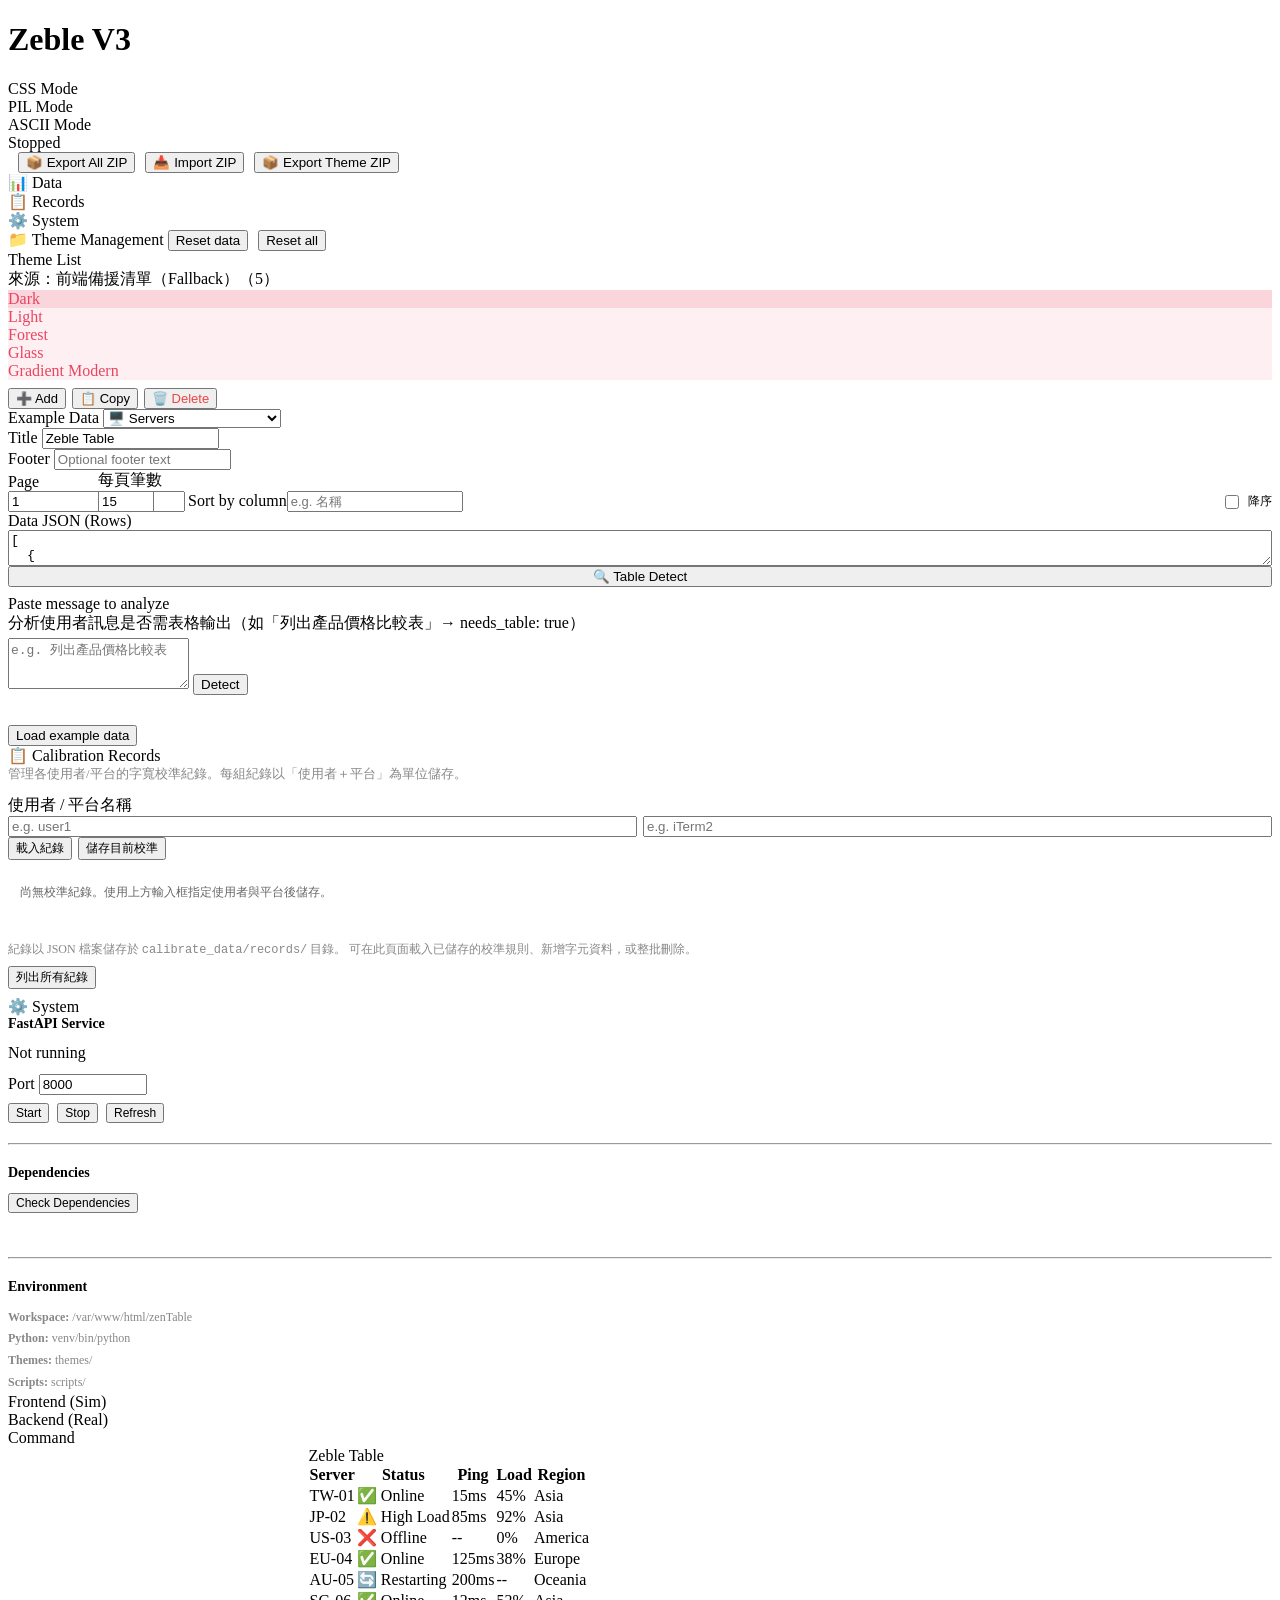
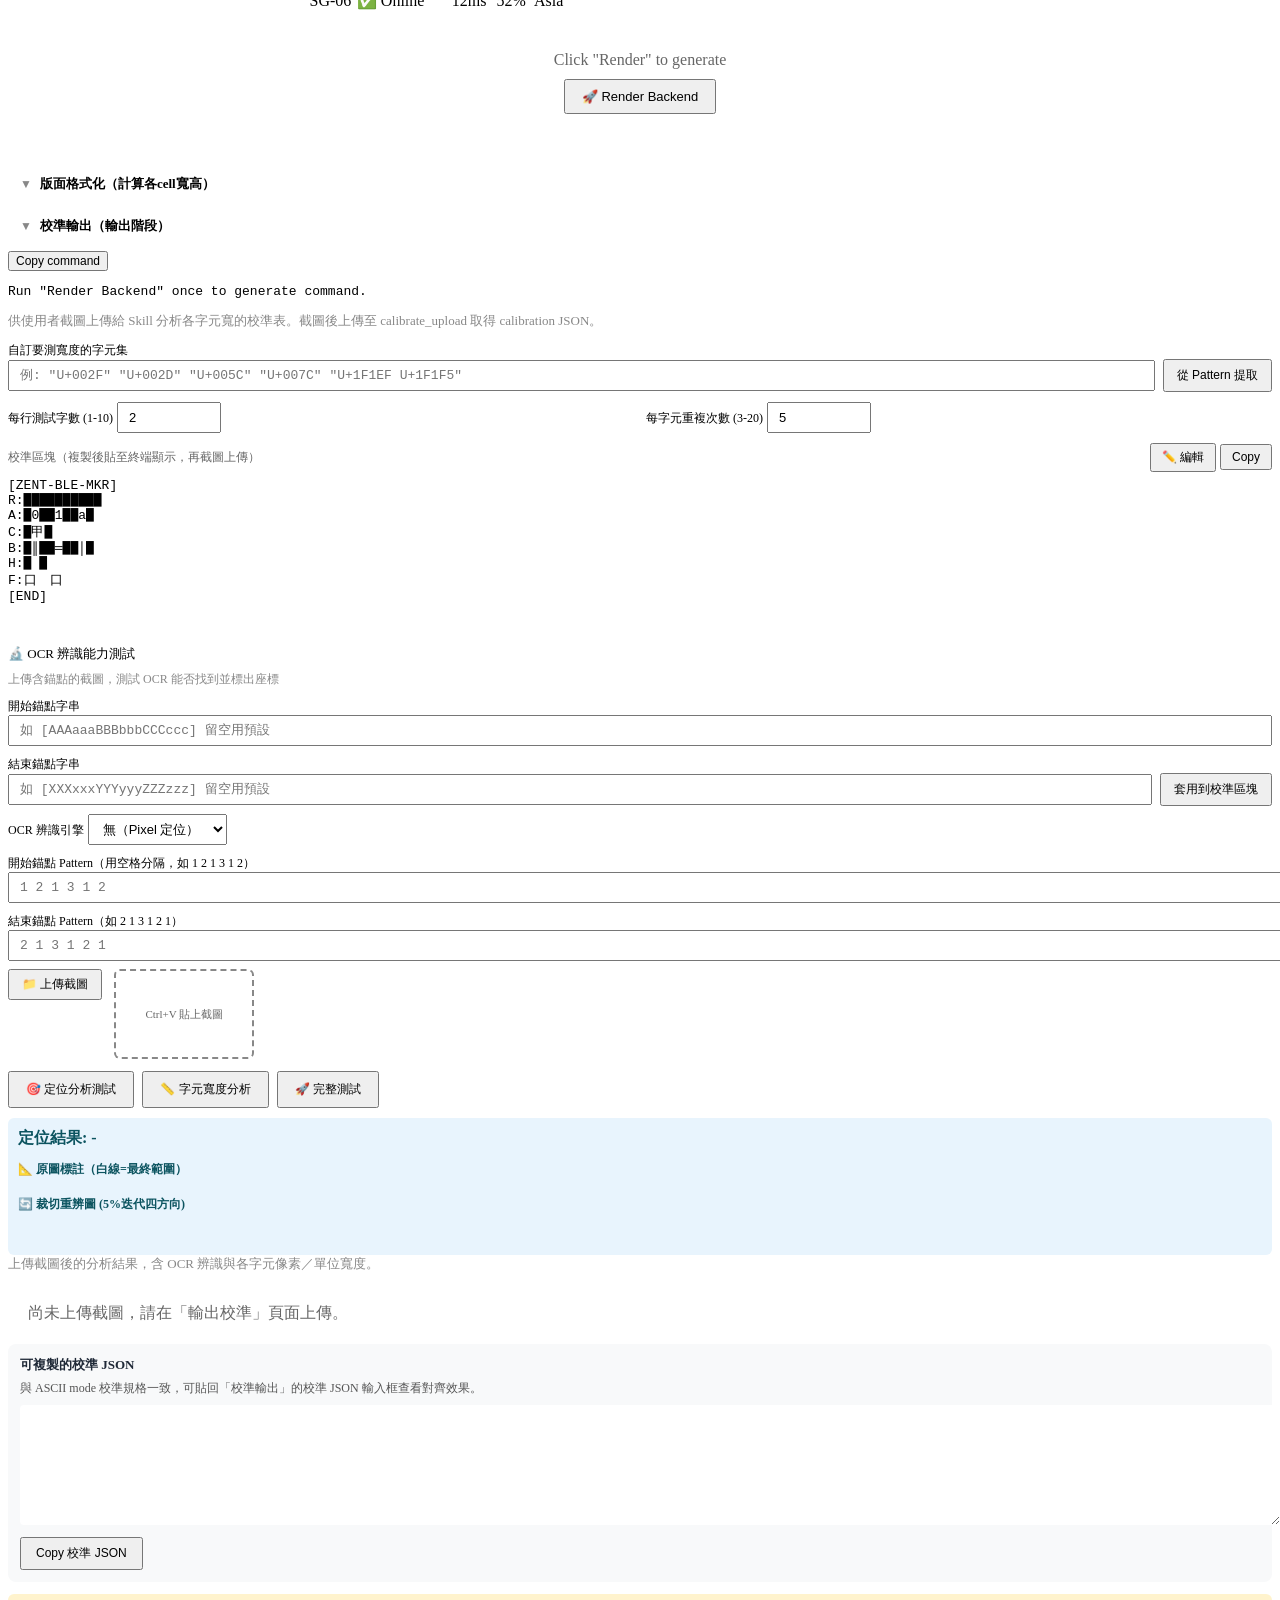
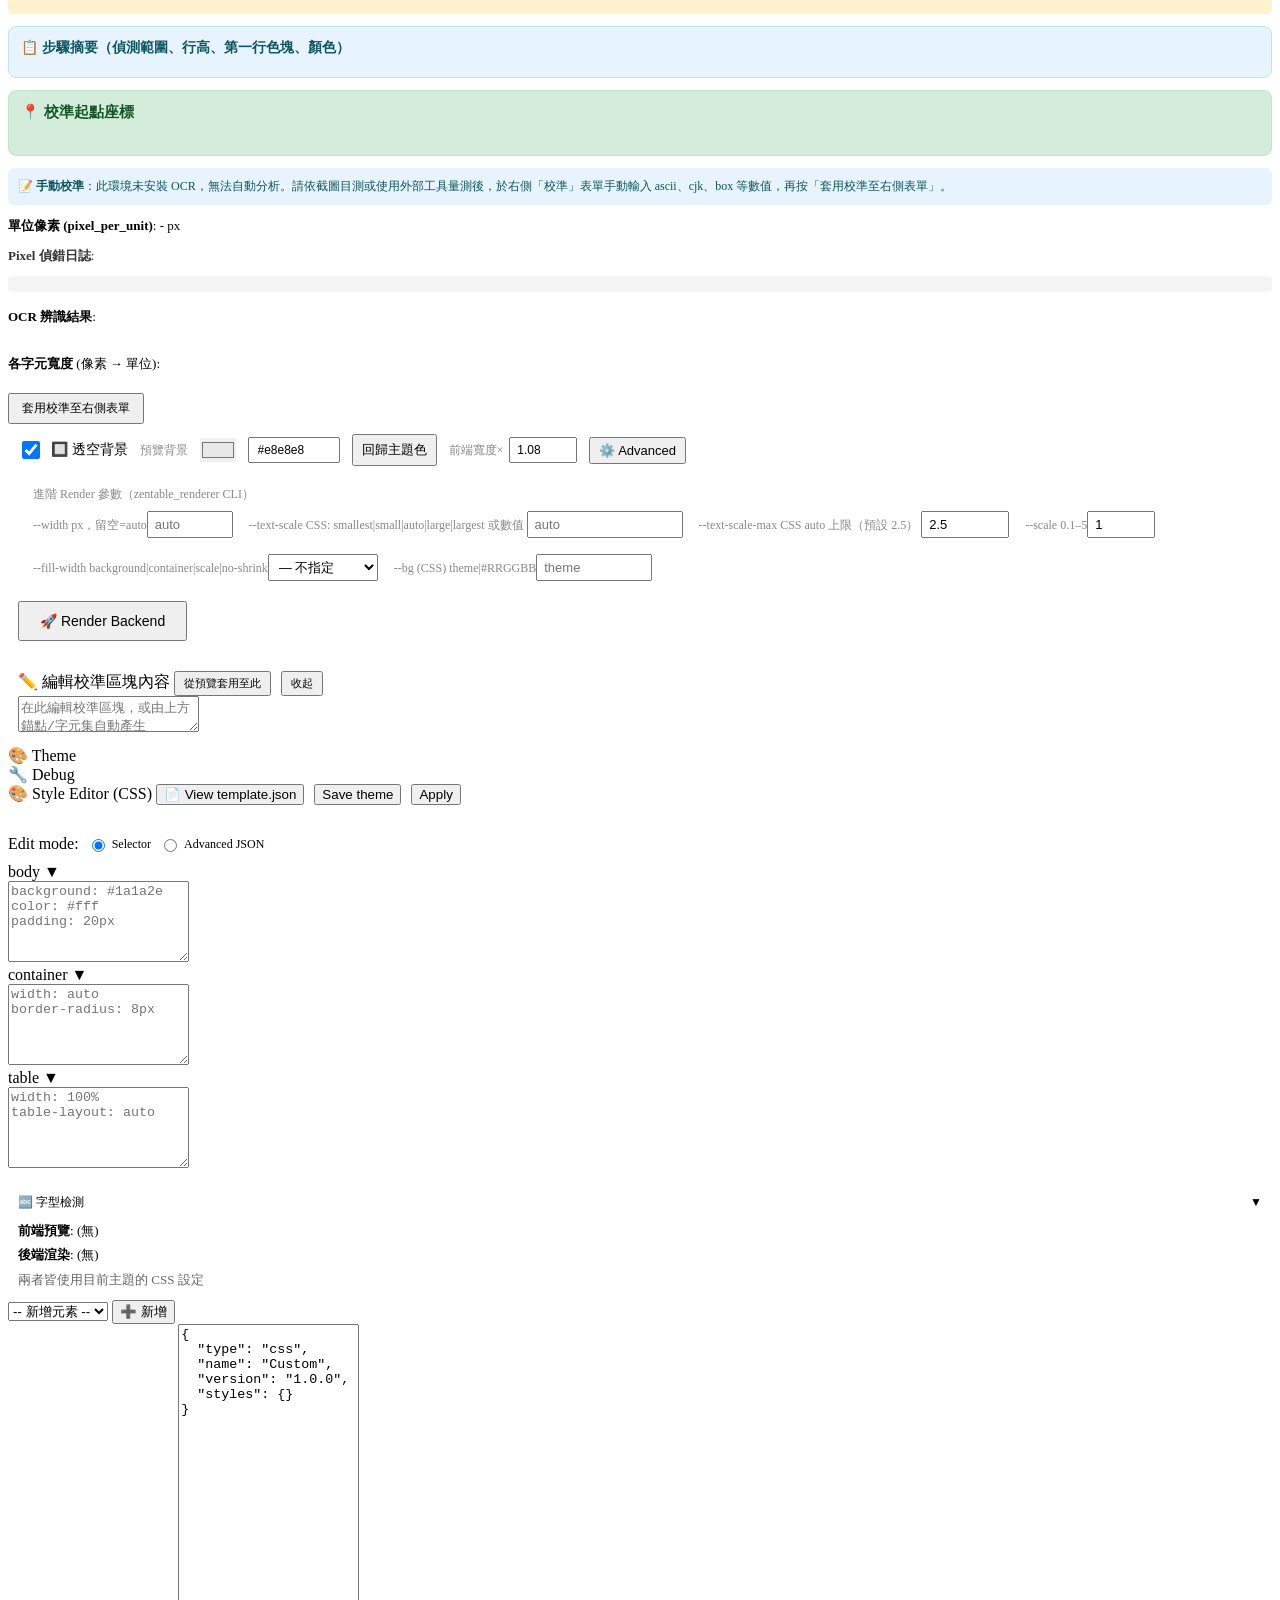
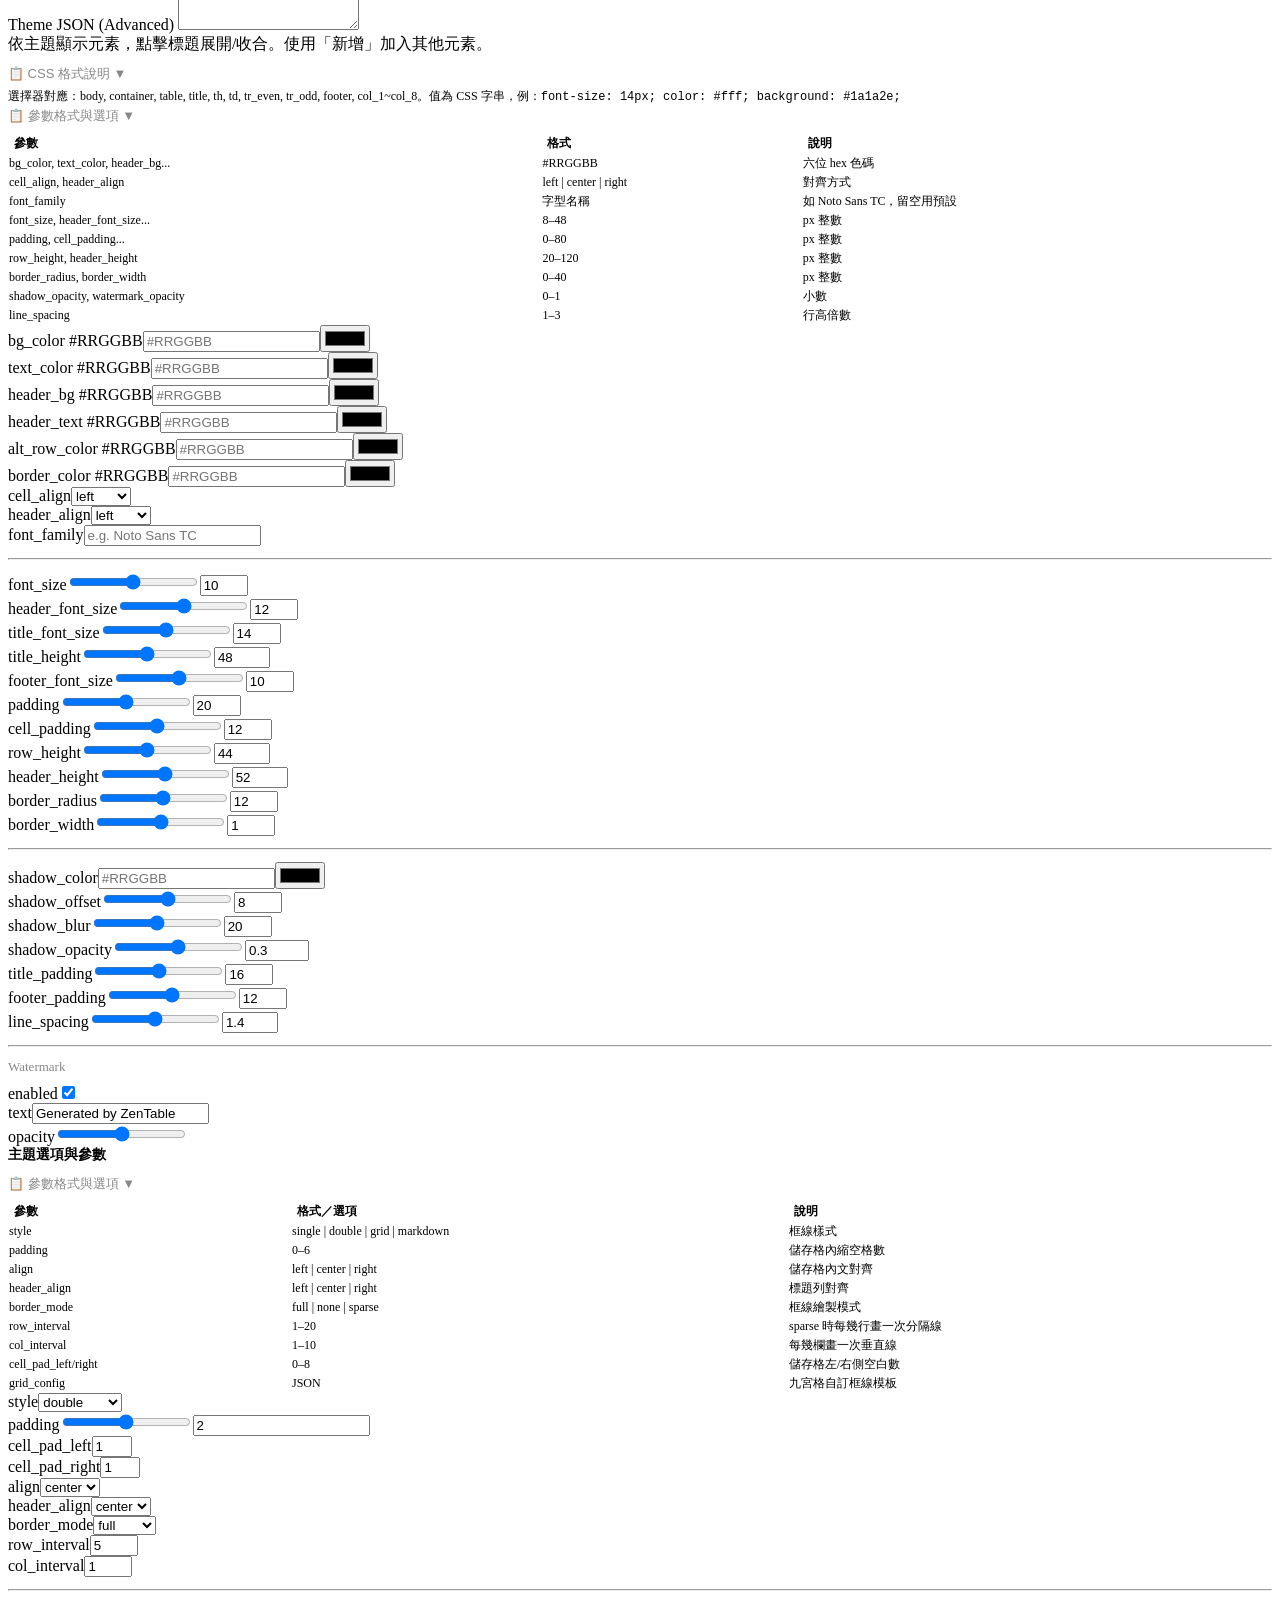
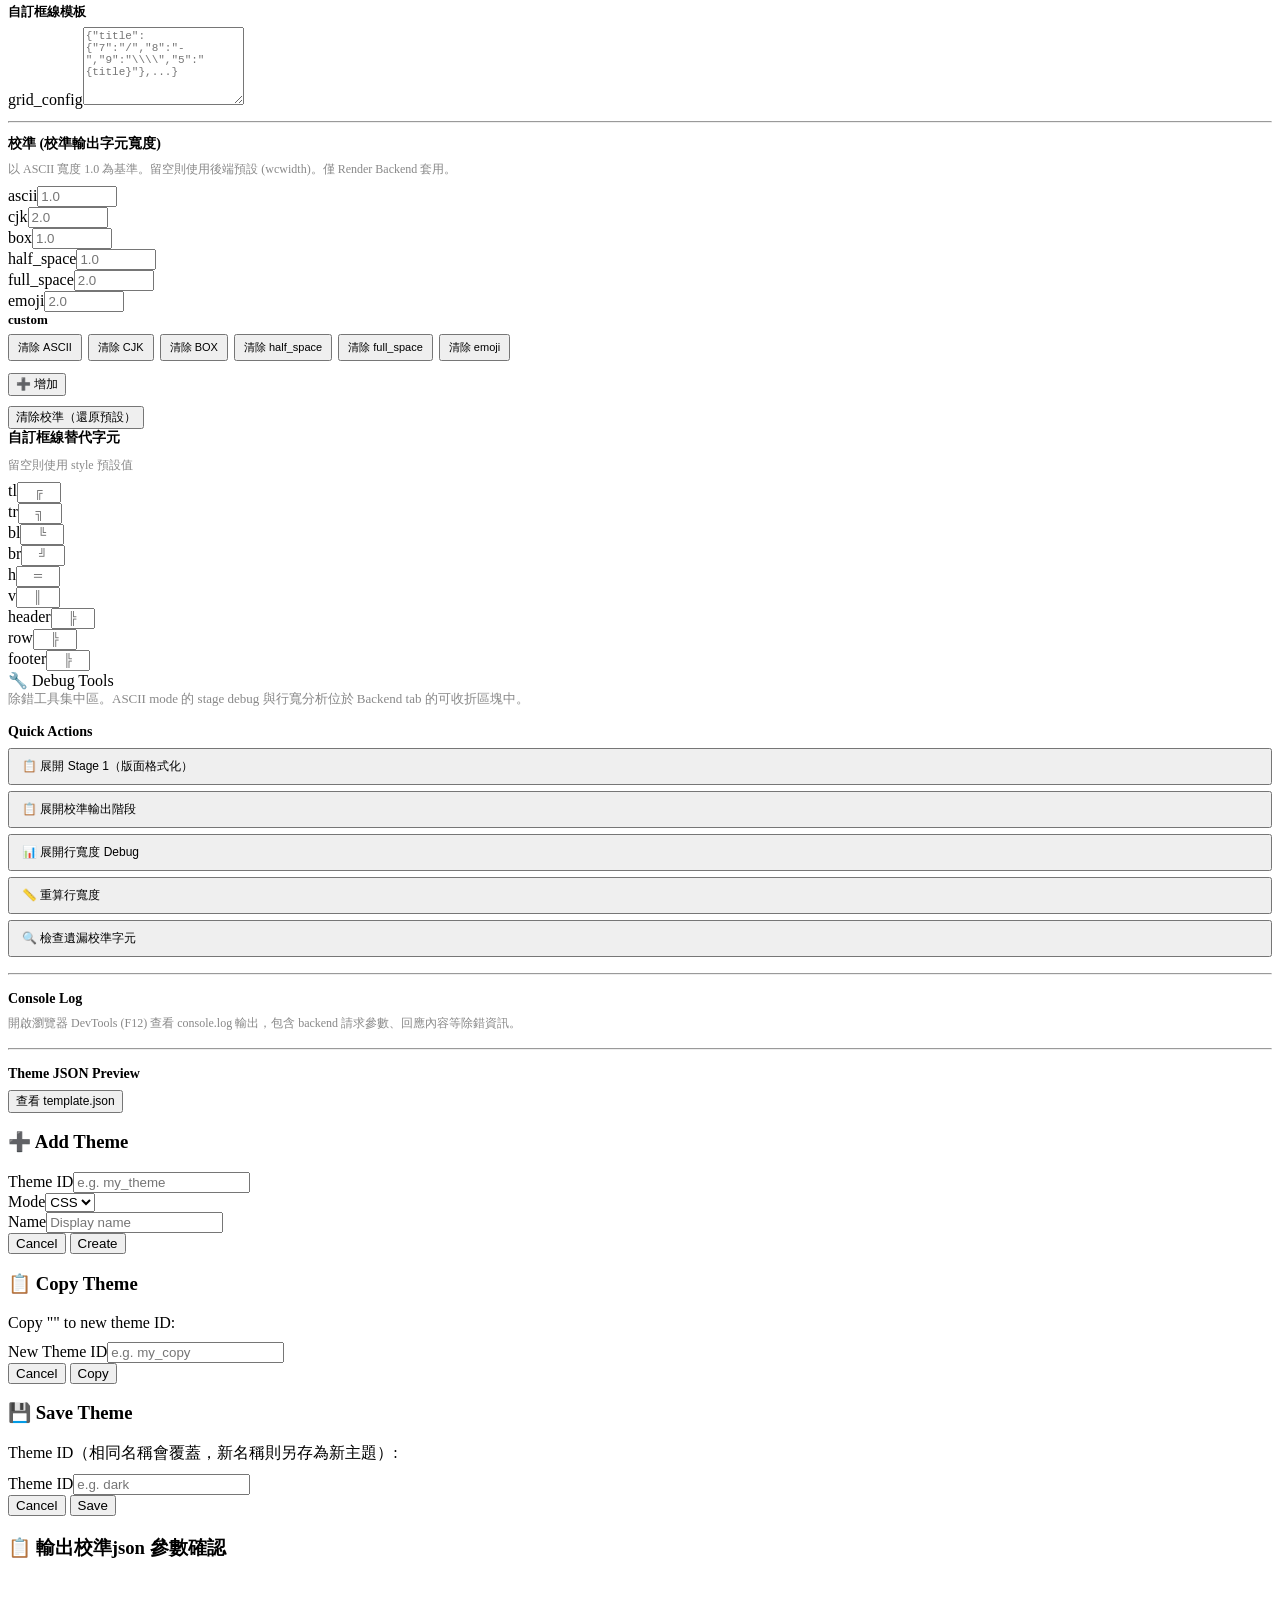
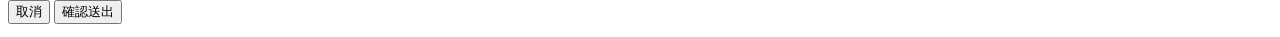
==== commit 13498864: "refactor(phase1.2): continue naming cleanup in runtime comments, UI text, and skill docs" ====
--- a/index.html
+++ b/index.html
@@ -4,97 +4,7 @@
     <meta charset="UTF-8">
     <meta name="viewport" content="width=device-width, initial-scale=1.0">
     <title>Zeble V3 Test Panel</title>
-    <style>
-        :root {
-            --bg-color: #0f0f1a;
-            --panel-bg: #1a1a2e;
-            --text-color: #e0e0e0;
-            --accent-color: #e94560;
-            --border-color: #333;
-            --success-color: #22c55e;
-            --input-bg: #0f0f1a;
-        }
-        * { box-sizing: border-box; margin: 0; padding: 0; }
-        body { font-family: -apple-system, BlinkMacSystemFont, "Segoe UI", Roboto, sans-serif; background: var(--bg-color); color: var(--text-color); height: 100vh; overflow: hidden; display: flex; flex-direction: column; }
-        header { height: 50px; padding: 0 20px; display: flex; align-items: center; border-bottom: 1px solid var(--border-color); background: var(--panel-bg); }
-        h1 { font-size: 18px; color: var(--accent-color); margin-right: 20px; }
-        .mode-selector { display: flex; gap: 10px; }
-        .mode-btn { padding: 6px 12px; background: var(--input-bg); border: 1px solid var(--border-color); color: #888; border-radius: 4px; cursor: pointer; font-size: 12px; transition: all 0.2s; }
-        .mode-btn:hover { border-color: var(--accent-color); color: var(--text-color); }
-        .mode-btn.active { background: var(--accent-color); color: #fff; border-color: var(--accent-color); }
-        main { flex: 1; display: grid; grid-template-columns: 300px 1fr 360px; gap: 1px; background: var(--border-color); overflow: hidden; }
-        .panel { background: var(--bg-color); display: flex; flex-direction: column; overflow: hidden; }
-        .panel-header { padding: 10px 15px; background: var(--panel-bg); border-bottom: 1px solid var(--border-color); font-size: 15px; font-weight: 600; color: var(--accent-color); display: flex; justify-content: space-between; align-items: center; }
-        .panel-content { flex: 1; overflow-y: auto; padding: 15px; }
-        .form-group { margin-bottom: 12px; }
-        label { display: block; font-size: 13px; color: #888; margin-bottom: 4px; }
-        input, select, textarea { width: 100%; padding: 8px; background: var(--input-bg); border: 1px solid var(--border-color); border-radius: 4px; color: var(--text-color); font-size: 14px; font-family: monospace; }
-        input:focus, select:focus, textarea:focus { outline: none; border-color: var(--accent-color); }
-        textarea { resize: vertical; min-height: 100px; }
-        button { padding: 8px 12px; background: var(--panel-bg); border: 1px solid var(--border-color); border-radius: 4px; color: var(--text-color); cursor: pointer; font-size: 12px; transition: all 0.2s; }
-        button:hover { border-color: var(--accent-color); }
-        button.primary { background: var(--accent-color); color: #fff; border-color: var(--accent-color); }
-        button.success { background: var(--success-color); color: #000; border-color: var(--success-color); }
-        .theme-grid { display: grid; grid-template-columns: repeat(2, 1fr); gap: 8px; }
-        .theme-item { padding: 8px; border: 1px solid var(--border-color); border-radius: 4px; cursor: pointer; font-size: 13px; display: flex; align-items: center; gap: 6px; transition: background 0.15s, border-color 0.15s; }
-        .theme-item:hover { filter: brightness(1.05); }
-        .theme-item.active { border-color: currentColor; box-shadow: 0 0 0 1px currentColor; }
-        .color-dot { width: 10px; height: 10px; border-radius: 50%; flex-shrink: 0; }
-        .preview-tabs { display: flex; gap: 2px; background: var(--panel-bg); padding: 5px 15px 0; border-bottom: 1px solid var(--border-color); }
-        .preview-tab { padding: 8px 16px; background: var(--bg-color); border: 1px solid var(--border-color); border-bottom: none; border-radius: 4px 4px 0 0; cursor: pointer; font-size: 12px; color: #888; margin-bottom: -1px; }
-        .preview-tab.active { color: var(--accent-color); border-top: 2px solid var(--accent-color); background: var(--bg-color); z-index: 1; }
-        .preview-box { flex: 1; padding: 20px; overflow: auto; display: flex; justify-content: center; align-items: flex-start; background: #0a0a0f; }
-        .preview-content { width: 100%; max-width: 1200px; margin: 0 auto; background: transparent; border-radius: 8px; }
-        .preview-image img { max-width: 100%; box-shadow: 0 10px 30px rgba(0,0,0,0.5); border-radius: 8px; }
-        .preview-code { background: #000; padding: 15px; border-radius: 8px; font-family: monospace; color: #0f0; white-space: pre-wrap; font-size: 12px; }
-        .style-editor-json { height: 100%; display: flex; flex-direction: column; }
-        .style-editor-params { display: grid; gap: 8px; }
-        .param-row { display: grid; grid-template-columns: 140px 1fr 64px; gap: 8px; align-items: center; }
-        .param-row input[type="range"] { padding: 0; min-width: 0; }
-        .param-row input[type="number"] { min-width: 2.6em; width: 100%; box-sizing: border-box; }
-        .hidden { display: none !important; }
-        .loading { color: var(--accent-color); text-align: center; padding: 20px; }
-        .error { color: #ef4444; padding: 10px; background: rgba(239,68,68,0.1); border-radius: 4px; font-size: 12px; }
-        .small { font-size: 12px; color: #666; margin-top: 4px; }
-        .image-preview { padding: 0 12px 24px; box-sizing: border-box; }
-        .backend-img-wrap { display: inline-block; padding: 12px; border-radius: 8px; margin-bottom: 12px; background-color: #e5e5e5; background-image: linear-gradient(45deg, #ccc 25%, transparent 25%), linear-gradient(-45deg, #ccc 25%, transparent 25%), linear-gradient(45deg, transparent 75%, #ccc 75%), linear-gradient(-45deg, transparent 75%, #ccc 75%); background-size: 16px 16px; background-position: 0 0, 0 8px, 8px -8px, -8px 0; }
-        .backend-img-wrap img { display: block; }
-        .modal-overlay { position: fixed; inset: 0; background: rgba(0,0,0,0.6); display: flex; align-items: center; justify-content: center; z-index: 1000; }
-        .modal { background: var(--panel-bg); border: 1px solid var(--border-color); border-radius: 8px; padding: 20px; min-width: 320px; max-width: 90vw; }
-        .modal h3 { margin-bottom: 12px; font-size: 14px; color: var(--accent-color); }
-        .modal-actions { display: flex; gap: 10px; justify-content: flex-end; margin-top: 16px; }
-        .style-editor-selectors .css-selector-input { font-size: 13px; min-height: 125px; }
-        .selector-item { margin-bottom: 6px; border: 1px solid var(--border-color); border-radius: 4px; overflow: hidden; }
-        .selector-item-header { padding: 8px 12px; background: var(--input-bg); cursor: pointer; display: flex; align-items: center; justify-content: space-between; font-size: 12px; font-weight: 500; transition: background 0.2s, color 0.2s; }
-        .selector-item-header:hover { background: rgba(233,69,96,0.1); }
-        .selector-item:not(.collapsed) .selector-item-header { background: rgba(233,69,96,0.35); color: #0f0f1a; }
-        .selector-item:not(.collapsed) .selector-item-header:hover { background: rgba(233,69,96,0.4); color: #0f0f1a; }
-        .selector-item:not(.collapsed) .selector-item-header > span:first-child { background: rgba(255,220,228,0.95); color: #0a0a14; padding: 2px 8px; border-radius: 4px; font-weight: 600; }
-        .selector-item-header .toggle { font-size: 12px; transition: transform 0.2s; }
-        .selector-item:not(.collapsed) .selector-item-header .toggle { color: #0f0f1a; }
-        .selector-item.collapsed .selector-item-header .toggle { color: #888; transform: rotate(-90deg); }
-        .selector-item-content { padding: 8px; border-top: 1px solid var(--border-color); background: var(--input-bg); transition: background 0.2s; }
-        .selector-item:not(.collapsed) .selector-item-content { background: rgba(233,69,96,0.08); }
-        .selector-item.collapsed .selector-item-content { display: none; }
-        .selector-add-row { display: flex; gap: 8px; align-items: center; margin-top: 10px; }
-        .selector-add-row select { flex: 1; min-width: 0; }
-        .param-ref-box { padding:10px; margin-bottom:10px; background:var(--input-bg); border:1px solid var(--border-color); border-radius:4px; font-size:12px; max-height:200px; overflow-y:auto; }
-        .collapsible-stage .collapse-toggle { display:inline-block; transition:transform 0.2s ease; }
-        .collapsible-stage.collapsed .collapse-toggle { transform:rotate(-90deg); }
-        .collapsible-stage:not(.collapsed) .collapsible-header { background:rgba(233,69,96,0.2); border-color:var(--accent-color); }
-        .collapsible-stage .collapsible-header:hover { background:rgba(233,69,96,0.15); }
-        .char-code-item { display:inline-block; padding:2px 6px; margin:2px; background:var(--input-bg); border:1px solid var(--border-color); border-radius:3px; font-family:monospace; }
-        .char-code-item .char { color:var(--accent-color); margin-right:4px; }
-        .char-code-item .code { color:#888; font-size:10px; }
-        .param-ref-box table td, .param-ref-box table th { border-bottom:1px solid var(--border-color); }
-        .param-hint { font-size:11px; color:#666; font-weight:normal; margin-left:4px; }
-        .param-help { cursor:help; font-size:12px; color:#888; margin-left:2px; padding:0 2px; }
-        #calBlockEditorWrap { max-height:180px; display:flex; flex-direction:column; }
-        #calBlockEditorWrap.hidden { display:none; }
-        #calBlockEditorWrap .float-header { padding:6px 0; font-size:12px; font-weight:600; color:var(--accent-color); display:flex; justify-content:space-between; align-items:center; flex-shrink:0; }
-        #calBlockEditorWrap .float-body { flex:1; min-height:0; }
-        #calBlockEditorWrap textarea { width:100%; height:100px; font-family:monospace; font-size:12px; padding:8px; background:#000; color:#0f0; border:1px solid var(--border-color); border-radius:4px; resize:vertical; box-sizing:border-box; }
-    </style>
+    <link rel="stylesheet" href="css/main.css">
 </head>
 <body>
     <header>
@@ -105,14 +15,26 @@
             <div class="mode-btn" onclick="maybeSetMode('ascii')">ASCII Mode</div>
         </div>
         <div style="flex:1"></div>
-        <button onclick="exportAllThemes()" style="margin-right:6px;">📦 Export All ZIP</button>
+        <div id="fastapiIndicator" class="stopped" onclick="switchPanelTab('leftPanel','system')" title="FastAPI Service Status">
+            <span class="dot"></span>
+            <span id="fastapiStatusLabel">Checking...</span>
+        </div>
+        <button onclick="exportAllThemes()" style="margin-left:10px; margin-right:6px;">📦 Export All ZIP</button>
         <button onclick="document.getElementById('importZipInput').click()" style="margin-right:6px;">📥 Import ZIP</button>
         <input type="file" id="importZipInput" accept=".zip" style="display:none" onchange="importZipFile(this)">
         <button onclick="exportTheme()" class="success">📦 Export Theme ZIP</button>
     </header>
     <main>
-        <!-- 左欄：主題管理 + 資源與數據 -->
-        <div class="panel">
+        <!-- ===== 左欄：Data / Records / System ===== -->
+        <div class="panel" id="leftPanel">
+            <div class="panel-tabs">
+                <div class="panel-tab active" data-panel="data" onclick="switchPanelTab('leftPanel','data')">📊 Data</div>
+                <div class="panel-tab" data-panel="records" onclick="switchPanelTab('leftPanel','records')">📋 Records</div>
+                <div class="panel-tab" data-panel="system" onclick="switchPanelTab('leftPanel','system')">⚙️ System</div>
+            </div>
+
+            <!-- === Data Tab === -->
+            <div class="panel-view active" id="leftPanel-data">
             <div class="panel-header">
                 <span>📁 Theme Management</span>
                 <span>
@@ -177,7 +99,82 @@
                 </div>
             </div>
         </div>
-        <!-- 中欄：預覽 -->
+
+            <!-- === Records Tab (Calibration Records Management) === -->
+            <div class="panel-view" id="leftPanel-records">
+                <div class="panel-header">
+                    <span>📋 Calibration Records</span>
+                </div>
+                <div class="panel-content">
+                    <div style="font-size:13px; color:#888; margin-bottom:12px;">
+                        管理各使用者/平台的字寬校準紀錄。每組紀錄以「使用者＋平台」為單位儲存。
+                    </div>
+                    <div class="form-group">
+                        <label>使用者 / 平台名稱</label>
+                        <div style="display:flex; gap:6px;">
+                            <input type="text" id="calRecordUser" placeholder="e.g. user1" style="flex:1;">
+                            <input type="text" id="calRecordPlatform" placeholder="e.g. iTerm2" style="flex:1;">
+                        </div>
+                    </div>
+                    <div style="display:flex; gap:6px; margin-bottom:12px;">
+                        <button type="button" class="primary" onclick="loadCalibrationRecords()" style="font-size:12px;">載入紀錄</button>
+                        <button type="button" onclick="saveCalibrationRecord()" style="font-size:12px;">儲存目前校準</button>
+                    </div>
+                    <div id="calRecordList" style="margin-top:8px;">
+                        <div style="color:#666; font-size:12px; padding:12px;">尚無校準紀錄。使用上方輸入框指定使用者與平台後儲存。</div>
+                    </div>
+                    <div style="margin-top:16px; padding-top:12px; border-top:1px solid var(--border-color);">
+                        <div style="font-size:12px; color:#888; margin-bottom:8px;">
+                            紀錄以 JSON 檔案儲存於 <code>calibrate_data/records/</code> 目錄。
+                            可在此頁面載入已儲存的校準規則、新增字元資料，或整批刪除。
+                        </div>
+                        <button type="button" onclick="listAllCalibrationRecords()" style="font-size:12px;">列出所有紀錄</button>
+                        <div id="allCalRecordsList" style="margin-top:8px;"></div>
+                    </div>
+                </div>
+            </div>
+
+            <!-- === System Tab === -->
+            <div class="panel-view" id="leftPanel-system">
+                <div class="panel-header">
+                    <span>⚙️ System</span>
+                </div>
+                <div class="panel-content">
+                    <div style="font-size:14px; font-weight:600; color:var(--accent-color); margin-bottom:12px;">FastAPI Service</div>
+                    <div class="system-status-item">
+                        <span class="system-status-dot gray" id="systemFastapiDot"></span>
+                        <span id="systemFastapiStatus">Checking...</span>
+                    </div>
+                    <div class="form-group" style="margin-top:12px;">
+                        <label>Port</label>
+                        <input type="number" id="fastapiPort" value="8000" min="1024" max="65535" style="width:100px;">
+                    </div>
+                    <div style="display:flex; gap:8px; margin-top:8px;">
+                        <button type="button" id="fastapiStartBtn" class="primary" onclick="startFastapi()" style="font-size:12px;">Start</button>
+                        <button type="button" id="fastapiStopBtn" onclick="stopFastapi()" style="font-size:12px;">Stop</button>
+                        <button type="button" onclick="checkFastapiStatus()" style="font-size:12px;">Refresh</button>
+                    </div>
+
+                    <hr style="border-color:var(--border-color); margin:20px 0;">
+
+                    <div style="font-size:14px; font-weight:600; color:var(--accent-color); margin-bottom:12px;">Dependencies</div>
+                    <button type="button" onclick="checkDependencies()" style="font-size:12px;">Check Dependencies</button>
+                    <pre id="dependencyCheckResult" style="margin-top:8px; font-size:11px; color:var(--text-color); white-space:pre-wrap; max-height:200px; overflow-y:auto; background:var(--input-bg); padding:8px; border-radius:4px;"></pre>
+
+                    <hr style="border-color:var(--border-color); margin:20px 0;">
+
+                    <div style="font-size:14px; font-weight:600; color:var(--accent-color); margin-bottom:12px;">Environment</div>
+                    <div style="font-size:12px; color:#888; line-height:1.8;">
+                        <div><strong>Workspace:</strong> /var/www/html/zenTable</div>
+                        <div><strong>Python:</strong> venv/bin/python</div>
+                        <div><strong>Themes:</strong> themes/</div>
+                        <div><strong>Scripts:</strong> scripts/</div>
+                    </div>
+                </div>
+            </div>
+        </div>
+
+        <!-- ===== 中欄：預覽 ===== -->
         <div class="panel">
             <div class="preview-tabs" id="mainPreviewTabs">
                 <div class="preview-tab active" data-tab="frontend" onclick="setPreviewTab('frontend')">Frontend (Sim)</div>
@@ -197,9 +194,7 @@
                     </div>
                     <pre id="backendAscii" class="preview-code hidden" style="text-align:left; margin-top:10px;"></pre>
                     <div id="backendAsciiDebugWrap" class="hidden" style="width:100%; text-align:left;">
-                        <!-- 兩步：版面格式化（上）→ 校準輸出（下，整區可收折） -->
                         <div id="backendAsciiStage3" style="margin-top:0;">
-                            <!-- 版面格式化（可收折，與校準輸出同層、在上方） -->
                             <div class="collapsible-stage collapsed" id="stage1Collapsible" style="margin-bottom:8px;">
                                 <div class="collapsible-header" onclick="toggleStageCollapse('stage1Collapsible')" style="display:flex; align-items:center; gap:8px; padding:8px 12px; background:var(--panel-bg); border:1px solid var(--border-color); border-radius:6px; cursor:pointer; user-select:none;">
                                     <span class="collapse-toggle" style="font-size:12px; color:#888; transition:transform 0.2s;">▼</span>
@@ -213,7 +208,7 @@
                                         </label>
                                         <label style="display:flex; align-items:center; gap:6px; margin:0; font-size:12px; color:var(--text-color);">
                                             單位寬度(px)
-                                            <input type="number" id="backendStage1UnitPx" min="5" max="30" value="10" style="width:64px; padding:4px 6px; font-size:12px;" onchange="this.value = String(Math.max(5, Math.min(30, parseInt(this.value || '10', 10) || 10))); saveSettingsToCookie();">
+                                            <input type="number" id="backendStage1UnitPx" min="5" max="30" value="14" style="width:64px; padding:4px 6px; font-size:12px;" oninput="saveSettingsToCookie();" onchange="this.value = String(Math.max(5, Math.min(30, parseInt(this.value || '14', 10) || 14))); saveSettingsToCookie();">
                                         </label>
                                     </div>
                                     <pre id="backendAsciiStage1" class="preview-code" style="margin-top:0;"></pre>
@@ -228,15 +223,12 @@
                                     </div>
                                 </div>
                             </div>
-                            
-                            <!-- 校準輸出（輸出階段）（可收折，整區） -->
                             <div class="collapsible-stage collapsed" id="backendOutputStageCollapsible" style="margin-bottom:8px;">
                                 <div class="collapsible-header" onclick="toggleStageCollapse('backendOutputStageCollapsible')" style="display:flex; align-items:center; gap:8px; padding:8px 12px; background:var(--panel-bg); border:1px solid var(--border-color); border-radius:6px; cursor:pointer; user-select:none;">
                                     <span class="collapse-toggle" style="font-size:12px; color:#888; transition:transform 0.2s;">▼</span>
                                     <span style="font-size:13px; font-weight:600; color:var(--text-color);">校準輸出（輸出階段）</span>
                                 </div>
                                 <div class="collapsible-content" style="display:none; margin-top:4px;">
-                            <!-- 校準 JSON -->
                             <div class="backend-stage3-calibration-section" style="margin-bottom:12px; margin-top:12px; padding:10px; background:var(--panel-bg); border:1px solid var(--border-color); border-radius:6px;">
                                 <div style="font-size:13px; font-weight:600; color:var(--text-color); margin-bottom:6px;">校準 JSON</div>
                                 <div style="font-size:12px; color:#888; margin-bottom:8px;">貼上校準 JSON 後按「應用」可套用至右側表單，下次 Render Backend 將使用此校準。</div>
@@ -246,8 +238,6 @@
                                     <button type="button" onclick="clearBackendStage3CalibrationJson();" style="font-size:12px; padding:6px 14px;">清除</button>
                                 </div>
                             </div>
-                            
-                            <!-- 遺漏字元 -->
                             <div class="backend-stage3-missing-section" style="margin-bottom:12px; padding:10px; background:var(--panel-bg); border:1px solid var(--border-color); border-radius:6px;">
                                 <div style="font-size:13px; font-weight:600; color:var(--text-color); margin-bottom:6px;">遺漏字元（表格有、校準 JSON 無 custom）</div>
                                 <div style="font-size:12px; color:#888; margin-bottom:8px;">套用後仍不準時，可檢查表格中哪些字元沒有個別校準資料，列為下次校準文的備用字。</div>
@@ -257,16 +247,12 @@
                                     <button type="button" class="primary" onclick="copyMissingCharsToCalibration();" style="font-size:12px; padding:6px 14px;">複製為校準字元</button>
                                 </div>
                             </div>
-                            
-                            <!-- 校準輸出表格文字 -->
                             <div style="font-size:12px; color:#888; margin-bottom:6px;">校正輸出內容</div>
                             <pre id="backendAsciiStage3Text" class="preview-code" style="margin-top:0; background:#000; color:#90ee90; font-family:inherit; line-height:1.5; white-space:pre-wrap; font-size:12px; padding:15px; border-radius:8px;"></pre>
                             <div style="margin-top:8px;">
                                 <div style="font-size:12px; color:#888; margin-bottom:6px;">即時編輯（可雙向同步）</div>
                                 <pre id="backendStage3LiveEdit" class="preview-code" contenteditable="true" spellcheck="false" style="margin-top:0; min-height:120px; background:var(--input-bg); color:var(--text-color); border:1px solid var(--border-color); outline:none; font-family:inherit; line-height:1.5;"></pre>
                             </div>
-                            
-                            <!-- 校準圖片顯示區 -->
                             <div id="backendStage3CalibrationImageSection" style="margin-top:36px; margin-bottom:12px;">
                                 <div style="display:flex; gap:10px; align-items:flex-end; flex-wrap:wrap; margin-bottom:8px; padding:10px; background:var(--panel-bg); border:1px solid var(--border-color); border-radius:6px;">
                                     <div>
@@ -287,7 +273,7 @@
                                     </div>
                                     <div style="flex:1; min-width:220px;">
                                         <label style="font-size:12px; color:var(--text-color); display:block; margin-bottom:4px;">自訂校準字元</label>
-                                        <input type="text" id="backendCalCustomChars" placeholder="例: \"U+4E2D\" \"U+6587\" \"U+1F1EF U+1F1F5\"" style="width:100%; padding:6px 10px; font-family:monospace; font-size:13px; background:var(--input-bg); border:1px solid var(--border-color); border-radius:4px; color:var(--text-color);" oninput="onBackendCalibrationControlInput();" onchange="saveSettingsToCookie();">
+                                        <input type="text" id="backendCalCustomChars" placeholder="例: &quot;U+4E2D&quot; &quot;U+6587&quot; &quot;U+1F1EF U+1F1F5&quot;" style="width:100%; padding:6px 10px; font-family:monospace; font-size:13px; background:var(--input-bg); border:1px solid var(--border-color); border-radius:4px; color:var(--text-color);" oninput="onBackendCalibrationControlInput();" onchange="saveSettingsToCookie();">
                                     </div>
                                     <button type="button" class="primary" onclick="showCalibrationImageInStage3();" style="font-size:12px; padding:6px 14px; white-space:nowrap;">顯示校準文字</button>
                                 </div>
@@ -331,7 +317,6 @@
                                 </div>
                                 <div id="backendStage3CalibrationImageContainer" class="hidden">
                                     <pre id="backendStage3CalibrationImagePre" class="preview-code hidden" style="margin-top:0;"></pre>
-                                    <!-- 字碼對照表 -->
                                     <div id="backendStage3CalibrationImageCharCodes" style="margin-top:8px; padding:10px; background:var(--panel-bg); border:1px solid var(--border-color); border-radius:6px;">
                                         <div style="font-size:12px; font-weight:600; color:var(--text-color); margin-bottom:6px;">字碼對照表</div>
                                         <div id="backendStage3CalibrationImageCharCodesContent" style="font-family:monospace; font-size:11px; color:var(--text-color); line-height:1.6; max-height:200px; overflow-y:auto;"></div>
@@ -349,8 +334,6 @@
                                     </div>
                                 </div>
                             </div>
-                            
-                            <!-- 行寬度 Debug -->
                             <div id="backendStage3DebugSection" class="collapsible-stage collapsed" style="margin-top:12px; margin-bottom:8px;">
                                 <div class="collapsible-header" onclick="toggleStageCollapse('backendStage3DebugSection')" style="display:flex; align-items:center; gap:8px; padding:8px 12px; background:var(--panel-bg); border:1px solid var(--border-color); border-radius:6px; cursor:pointer; user-select:none;">
                                     <span class="collapse-toggle" style="font-size:12px; color:#888; transition:transform 0.2s;">▼</span>
@@ -377,7 +360,7 @@
                     <div class="form-group" style="margin-bottom:10px;">
                         <label style="font-size:12px;">自訂要測寬度的字元集</label>
                         <div style="display:flex; gap:8px; align-items:center;">
-                            <input type="text" id="calTableCustomChars" placeholder="例: \"U+002F\" \"U+002D\" \"U+005C\" \"U+007C\" \"U+1F1EF U+1F1F5\"" style="flex:1; padding:6px 10px; font-family:monospace; font-size:13px;" oninput="saveSettingsToCookie(); refreshCalibrationTable();" onchange="saveSettingsToCookie();">
+                            <input type="text" id="calTableCustomChars" placeholder="例: &quot;U+002F&quot; &quot;U+002D&quot; &quot;U+005C&quot; &quot;U+007C&quot; &quot;U+1F1EF U+1F1F5&quot;" style="flex:1; padding:6px 10px; font-family:monospace; font-size:13px;" oninput="saveSettingsToCookie(); refreshCalibrationTable();" onchange="saveSettingsToCookie();">
                             <button type="button" onclick="extractCharsFromCurrentPattern();" style="font-size:12px; padding:6px 12px; white-space:nowrap;">從 Pattern 提取</button>
                         </div>
                     </div>
@@ -406,8 +389,7 @@
 H:█ █
 F:口　口
 [END]</pre>
-                    <div style="margin-top:12px; display:flex; align-items:flex-start; gap:12px; flex-wrap:wrap;">
-                    </div>
+                    <div style="margin-top:12px; display:flex; align-items:flex-start; gap:12px; flex-wrap:wrap;"></div>
                     <div style="margin-top:16px; padding-top:12px; border-top:1px solid var(--border-color);">
                         <div style="font-size:13px; font-weight:500; margin-bottom:8px;">🔬 OCR 辨識能力測試</div>
                         <div style="font-size:12px; color:#888; margin-bottom:8px;">上傳含錨點的截圖，測試 OCR 能否找到並標出座標</div>
@@ -534,9 +516,27 @@
                     <button type="button" onclick="var b=document.getElementById('advancedRenderOpts'); b.classList.toggle('hidden');" style="font-size:13px; padding:4px 8px;">⚙️ Advanced</button>
                 </div>
                 <div id="advancedRenderOpts" class="hidden" style="padding:10px 15px; background:var(--panel-bg); border-top:1px solid var(--border-color); font-size:12px;">
-                    <div style="font-size:12px; color:#888; margin-bottom:8px;">進階 Render 參數（zeble_render CLI）</div>
+                    <div style="font-size:12px; color:#888; margin-bottom:8px;">進階 Render 參數（zentable_renderer CLI）</div>
                     <div style="display:flex; flex-wrap:wrap; gap:16px; align-items:flex-end;">
                         <div><label style="font-size:12px; color:#888;">--width <span class="param-hint">px，留空=auto</span></label><input type="number" id="renderWidth" placeholder="auto" min="1" style="width:70px; font-size:13px; padding:4px 6px;" onchange="saveSettingsToCookie();"></div>
+                        <div>
+                            <label style="font-size:12px; color:#888;">--text-scale <span class="param-hint">CSS: smallest|small|auto|large|largest 或數值</span></label>
+                            <input type="text" id="renderTextScale" list="textScaleOptions" placeholder="auto" style="width:140px; font-size:13px; padding:4px 6px;" onchange="saveSettingsToCookie();">
+                            <datalist id="textScaleOptions">
+                                <option value="smallest"></option>
+                                <option value="small"></option>
+                                <option value="auto"></option>
+                                <option value="large"></option>
+                                <option value="largest"></option>
+                                <option value="1.4"></option>
+                                <option value="2.0"></option>
+                                <option value="3.0"></option>
+                            </datalist>
+                        </div>
+                        <div>
+                            <label style="font-size:12px; color:#888;">--text-scale-max <span class="param-hint">CSS auto 上限（預設 2.5）</span></label>
+                            <input type="number" id="renderTextScaleMax" value="2.5" min="1" max="2.5" step="0.1" style="width:72px; font-size:13px; padding:4px 6px;" onchange="saveSettingsToCookie();">
+                        </div>
                         <div><label style="font-size:12px; color:#888;">--scale <span class="param-hint">0.1–5</span></label><input type="number" id="renderScale" value="1" min="0.1" max="5" step="0.1" style="width:52px; font-size:13px; padding:4px 6px;" onchange="saveSettingsToCookie();"></div>
                         <div><label style="font-size:12px; color:#888;">--fill-width <span class="param-hint">background|container|scale|no-shrink</span></label><select id="renderFillWidth" style="width:110px; font-size:13px; padding:4px 6px;" onchange="saveSettingsToCookie();"><option value="">— 不指定</option><option value="background">background</option><option value="container">container</option><option value="scale">scale</option><option value="no-shrink">no-shrink</option></select></div>
                         <div id="renderBgWrap"><label style="font-size:12px; color:#888;">--bg (CSS) <span class="param-hint">theme|#RRGGBB</span></label><input type="text" id="renderBg" placeholder="theme" style="width:100px; font-size:13px; padding:4px 6px;" onchange="saveSettingsToCookie();"></div>
@@ -557,8 +557,16 @@
                 </div>
             </div>
         </div>
-        <!-- 右欄：樣式編輯 -->
-        <div class="panel">
+
+        <!-- ===== 右欄：Theme / Debug ===== -->
+        <div class="panel" id="rightPanel">
+            <div class="panel-tabs">
+                <div class="panel-tab active" data-panel="theme" onclick="switchPanelTab('rightPanel','theme')">🎨 Theme</div>
+                <div class="panel-tab" data-panel="debug" onclick="switchPanelTab('rightPanel','debug')">🔧 Debug</div>
+            </div>
+
+            <!-- === Theme Tab === -->
+            <div class="panel-view active" id="rightPanel-theme">
             <div class="panel-header">
                 <span>🎨 Style Editor (<span id="currentModeLabel">CSS</span>)</span>
                 <span>
@@ -604,14 +612,8 @@
                                 <option value="tr_even">tr_even</option>
                                 <option value="tr_odd">tr_odd</option>
                                 <option value="footer">footer</option>
-                                <option value="col_1">col_1</option>
-                                <option value="col_2">col_2</option>
-                                <option value="col_3">col_3</option>
-                                <option value="col_4">col_4</option>
-                                <option value="col_5">col_5</option>
-                                <option value="col_6">col_6</option>
-                                <option value="col_7">col_7</option>
-                                <option value="col_8">col_8</option>
+                                    <option value="col_1">col_1</option><option value="col_2">col_2</option><option value="col_3">col_3</option><option value="col_4">col_4</option>
+                                    <option value="col_5">col_5</option><option value="col_6">col_6</option><option value="col_7">col_7</option><option value="col_8">col_8</option>
                             </select>
                             <button type="button" onclick="addSelectorElement()">➕ 新增</button>
                         </div>
@@ -621,14 +623,14 @@
                         <textarea id="cssThemeJson" style="height:300px; font-family:monospace;"></textarea>
                     </div>
                     <div class="small">依主題顯示元素，點擊標題展開/收合。使用「新增」加入其他元素。</div>
-                    <button type="button" class="param-ref-toggle" onclick="document.getElementById('cssParamRef').classList.toggle('hidden'); this.textContent=document.getElementById('cssParamRef').classList.contains('hidden')?'📋 CSS 格式說明 ▼':'📋 CSS 格式說明 ▲';" style="cursor:pointer; font-size:13px; color:#888; margin-top:10px; background:transparent; border:none; padding:0;" title="點擊展開選擇器與 CSS 格式說明">📋 CSS 格式說明 ▼</button>
+                        <button type="button" class="param-ref-toggle" onclick="document.getElementById('cssParamRef').classList.toggle('hidden'); this.textContent=document.getElementById('cssParamRef').classList.contains('hidden')?'📋 CSS 格式說明 ▼':'📋 CSS 格式說明 ▲';" style="cursor:pointer; font-size:13px; color:#888; margin-top:10px; background:transparent; border:none; padding:0;">📋 CSS 格式說明 ▼</button>
                     <div id="cssParamRef" class="hidden param-ref-box" style="margin-top:4px;">
                         <div style="font-size:12px; line-height:1.5;">選擇器對應：body, container, table, title, th, td, tr_even, tr_odd, footer, col_1~col_8。值為 CSS 字串，例：<code>font-size: 14px; color: #fff; background: #1a1a2e;</code></div>
                     </div>
                 </div>
                 <!-- PIL Mode -->
                 <div id="editor-pil" class="style-editor-params hidden">
-                    <button type="button" class="param-ref-toggle" onclick="document.getElementById('pilParamRef').classList.toggle('hidden'); this.textContent=document.getElementById('pilParamRef').classList.contains('hidden')?'📋 參數格式與選項 ▼':'📋 參數格式與選項 ▲';" style="cursor:pointer; font-size:13px; color:#888; margin-bottom:8px; background:transparent; border:none; padding:0;" title="點擊展開完整參數對照表">📋 參數格式與選項 ▼</button>
+                        <button type="button" class="param-ref-toggle" onclick="document.getElementById('pilParamRef').classList.toggle('hidden'); this.textContent=document.getElementById('pilParamRef').classList.contains('hidden')?'📋 參數格式與選項 ▼':'📋 參數格式與選項 ▲';" style="cursor:pointer; font-size:13px; color:#888; margin-bottom:8px; background:transparent; border:none; padding:0;">📋 參數格式與選項 ▼</button>
                     <div id="pilParamRef" class="hidden param-ref-box">
                         <table style="font-size:12px; width:100%; border-collapse:collapse;">
                             <tr><th style="text-align:left; padding:2px 6px;">參數</th><th style="text-align:left; padding:2px 6px;">格式</th><th style="text-align:left; padding:2px 6px;">說明</th></tr>
@@ -649,105 +651,77 @@
                     <div class="param-row"><label>header_text <span class="param-hint">#RRGGBB</span></label><input id="p_header_text" type="text" placeholder="#RRGGBB" onchange="syncColorFromText(this); updatePreview();"><input type="color" onchange="this.previousElementSibling.value=this.value; updatePreview();"></div>
                     <div class="param-row"><label>alt_row_color <span class="param-hint">#RRGGBB</span></label><input id="p_alt_row_color" type="text" placeholder="#RRGGBB" onchange="syncColorFromText(this); updatePreview();"><input type="color" onchange="this.previousElementSibling.value=this.value; updatePreview();"></div>
                     <div class="param-row"><label>border_color <span class="param-hint">#RRGGBB</span></label><input id="p_border_color" type="text" placeholder="#RRGGBB" onchange="syncColorFromText(this); updatePreview();"><input type="color" onchange="this.previousElementSibling.value=this.value; updatePreview();"></div>
-                    <div class="param-row"><label>cell_align <span class="param-hint">left|center|right</span></label><select id="p_cell_align" onchange="updatePreview();"><option value="left">left</option><option value="center">center</option><option value="right">right</option></select><span></span></div>
-                    <div class="param-row"><label>header_align <span class="param-hint">left|center|right</span></label><select id="p_header_align" onchange="updatePreview();"><option value="left">left</option><option value="center">center</option><option value="right">right</option></select><span></span></div>
-                    <div class="param-row"><label>font_family <span class="param-hint">字型名，留空=預設</span></label><input id="p_font_family" type="text" placeholder="e.g. Noto Sans TC" onchange="updatePreview();"><span></span></div>
+                        <div class="param-row"><label>cell_align</label><select id="p_cell_align" onchange="updatePreview();"><option value="left">left</option><option value="center">center</option><option value="right">right</option></select><span></span></div>
+                        <div class="param-row"><label>header_align</label><select id="p_header_align" onchange="updatePreview();"><option value="left">left</option><option value="center">center</option><option value="right">right</option></select><span></span></div>
+                        <div class="param-row"><label>font_family</label><input id="p_font_family" type="text" placeholder="e.g. Noto Sans TC" onchange="updatePreview();"><span></span></div>
                     <hr style="border-color:var(--border-color); margin:12px 0;">
-                    <div class="param-row"><label>font_size <span class="param-hint">8–48</span></label><input id="p_font_size" type="range" min="8" max="48" oninput="syncNum(this, 'p_font_size_num'); updatePreview();"><input id="p_font_size_num" type="number" min="8" max="48" value="10" oninput="syncNumFromNum(this);"></div>
-                    <div class="param-row"><label>header_font_size <span class="param-hint">8–48</span></label><input id="p_header_font_size" type="range" min="8" max="48" oninput="syncNum(this, 'p_header_font_size_num'); updatePreview();"><input id="p_header_font_size_num" type="number" min="8" max="48" value="12" oninput="syncNumFromNum(this);"></div>
-                    <div class="param-row"><label>title_font_size <span class="param-hint">12–64</span></label><input id="p_title_font_size" type="range" min="12" max="64" oninput="syncNum(this, 'p_title_font_size_num'); updatePreview();"><input id="p_title_font_size_num" type="number" min="12" max="64" value="14" oninput="syncNumFromNum(this);"></div>
-                    <div class="param-row"><label>title_height <span class="param-hint">24–120</span></label><input id="p_title_height" type="range" min="24" max="120" oninput="syncNum(this, 'p_title_height_num'); updatePreview();"><input id="p_title_height_num" type="number" min="24" max="120" value="48" oninput="syncNumFromNum(this);"></div>
-                    <div class="param-row"><label>footer_font_size <span class="param-hint">8–32</span></label><input id="p_footer_font_size" type="range" min="8" max="32" oninput="syncNum(this, 'p_footer_font_size_num'); updatePreview();"><input id="p_footer_font_size_num" type="number" min="8" max="32" value="10" oninput="syncNumFromNum(this);"></div>
-                    <div class="param-row"><label>padding <span class="param-hint">0–80</span></label><input id="p_padding" type="range" min="0" max="80" oninput="syncNum(this, 'p_padding_num'); updatePreview();"><input id="p_padding_num" type="number" min="0" max="80" value="20" oninput="syncNumFromNum(this);"></div>
-                    <div class="param-row"><label>cell_padding <span class="param-hint">0–40</span></label><input id="p_cell_padding" type="range" min="0" max="40" oninput="syncNum(this, 'p_cell_padding_num'); updatePreview();"><input id="p_cell_padding_num" type="number" min="0" max="40" value="12" oninput="syncNumFromNum(this);"></div>
-                    <div class="param-row"><label>row_height <span class="param-hint">20–120</span></label><input id="p_row_height" type="range" min="20" max="120" oninput="syncNum(this, 'p_row_height_num'); updatePreview();"><input id="p_row_height_num" type="number" min="20" max="120" value="44" oninput="syncNumFromNum(this);"></div>
-                    <div class="param-row"><label>header_height <span class="param-hint">20–120</span></label><input id="p_header_height" type="range" min="20" max="120" oninput="syncNum(this, 'p_header_height_num'); updatePreview();"><input id="p_header_height_num" type="number" min="20" max="120" value="52" oninput="syncNumFromNum(this);"></div>
-                    <div class="param-row"><label>border_radius <span class="param-hint">0–40</span></label><input id="p_border_radius" type="range" min="0" max="40" oninput="syncNum(this, 'p_border_radius_num'); updatePreview();"><input id="p_border_radius_num" type="number" min="0" max="40" value="12" oninput="syncNumFromNum(this);"></div>
-                    <div class="param-row"><label>border_width <span class="param-hint">0–10</span></label><input id="p_border_width" type="range" min="0" max="10" oninput="syncNum(this, 'p_border_width_num'); updatePreview();"><input id="p_border_width_num" type="number" min="0" max="10" value="1" oninput="syncNumFromNum(this);"></div>
+                        <div class="param-row"><label>font_size</label><input id="p_font_size" type="range" min="8" max="48" oninput="syncNum(this, 'p_font_size_num'); updatePreview();"><input id="p_font_size_num" type="number" min="8" max="48" value="10" oninput="syncNumFromNum(this);"></div>
+                        <div class="param-row"><label>header_font_size</label><input id="p_header_font_size" type="range" min="8" max="48" oninput="syncNum(this, 'p_header_font_size_num'); updatePreview();"><input id="p_header_font_size_num" type="number" min="8" max="48" value="12" oninput="syncNumFromNum(this);"></div>
+                        <div class="param-row"><label>title_font_size</label><input id="p_title_font_size" type="range" min="12" max="64" oninput="syncNum(this, 'p_title_font_size_num'); updatePreview();"><input id="p_title_font_size_num" type="number" min="12" max="64" value="14" oninput="syncNumFromNum(this);"></div>
+                        <div class="param-row"><label>title_height</label><input id="p_title_height" type="range" min="24" max="120" oninput="syncNum(this, 'p_title_height_num'); updatePreview();"><input id="p_title_height_num" type="number" min="24" max="120" value="48" oninput="syncNumFromNum(this);"></div>
+                        <div class="param-row"><label>footer_font_size</label><input id="p_footer_font_size" type="range" min="8" max="32" oninput="syncNum(this, 'p_footer_font_size_num'); updatePreview();"><input id="p_footer_font_size_num" type="number" min="8" max="32" value="10" oninput="syncNumFromNum(this);"></div>
+                        <div class="param-row"><label>padding</label><input id="p_padding" type="range" min="0" max="80" oninput="syncNum(this, 'p_padding_num'); updatePreview();"><input id="p_padding_num" type="number" min="0" max="80" value="20" oninput="syncNumFromNum(this);"></div>
+                        <div class="param-row"><label>cell_padding</label><input id="p_cell_padding" type="range" min="0" max="40" oninput="syncNum(this, 'p_cell_padding_num'); updatePreview();"><input id="p_cell_padding_num" type="number" min="0" max="40" value="12" oninput="syncNumFromNum(this);"></div>
+                        <div class="param-row"><label>row_height</label><input id="p_row_height" type="range" min="20" max="120" oninput="syncNum(this, 'p_row_height_num'); updatePreview();"><input id="p_row_height_num" type="number" min="20" max="120" value="44" oninput="syncNumFromNum(this);"></div>
+                        <div class="param-row"><label>header_height</label><input id="p_header_height" type="range" min="20" max="120" oninput="syncNum(this, 'p_header_height_num'); updatePreview();"><input id="p_header_height_num" type="number" min="20" max="120" value="52" oninput="syncNumFromNum(this);"></div>
+                        <div class="param-row"><label>border_radius</label><input id="p_border_radius" type="range" min="0" max="40" oninput="syncNum(this, 'p_border_radius_num'); updatePreview();"><input id="p_border_radius_num" type="number" min="0" max="40" value="12" oninput="syncNumFromNum(this);"></div>
+                        <div class="param-row"><label>border_width</label><input id="p_border_width" type="range" min="0" max="10" oninput="syncNum(this, 'p_border_width_num'); updatePreview();"><input id="p_border_width_num" type="number" min="0" max="10" value="1" oninput="syncNumFromNum(this);"></div>
                     <hr style="border-color:var(--border-color); margin:12px 0;">
-                    <div class="param-row"><label>shadow_color <span class="param-hint">#RRGGBB</span></label><input id="p_shadow_color" type="text" placeholder="#RRGGBB" onchange="syncColorFromText(this); updatePreview();"><input type="color" onchange="this.previousElementSibling.value=this.value; updatePreview();"></div>
-                    <div class="param-row"><label>shadow_offset <span class="param-hint">0–40</span></label><input id="p_shadow_offset" type="range" min="0" max="40" oninput="syncNum(this, 'p_shadow_offset_num'); updatePreview();"><input id="p_shadow_offset_num" type="number" min="0" max="40" value="8" oninput="syncNumFromNum(this);"></div>
-                    <div class="param-row"><label>shadow_blur <span class="param-hint">0–80</span></label><input id="p_shadow_blur" type="range" min="0" max="80" oninput="syncNum(this, 'p_shadow_blur_num'); updatePreview();"><input id="p_shadow_blur_num" type="number" min="0" max="80" value="20" oninput="syncNumFromNum(this);"></div>
-                    <div class="param-row"><label>shadow_opacity <span class="param-hint">0–1</span></label><input id="p_shadow_opacity" type="range" min="0" max="1" step="0.05" oninput="syncNum(this, 'p_shadow_opacity_num'); updatePreview();"><input id="p_shadow_opacity_num" type="number" min="0" max="1" value="0.3" step="0.05" oninput="syncNumFromNum(this);"></div>
-                    <div class="param-row"><label>title_padding <span class="param-hint">0–60</span></label><input id="p_title_padding" type="range" min="0" max="60" oninput="syncNum(this, 'p_title_padding_num'); updatePreview();"><input id="p_title_padding_num" type="number" min="0" max="60" value="16" oninput="syncNumFromNum(this);"></div>
-                    <div class="param-row"><label>footer_padding <span class="param-hint">0–60</span></label><input id="p_footer_padding" type="range" min="0" max="60" oninput="syncNum(this, 'p_footer_padding_num'); updatePreview();"><input id="p_footer_padding_num" type="number" min="0" max="60" value="12" oninput="syncNumFromNum(this);"></div>
-                    <div class="param-row"><label>line_spacing <span class="param-hint">1–3</span></label><input id="p_line_spacing" type="range" min="1" max="3" step="0.1" oninput="syncNum(this, 'p_line_spacing_num'); updatePreview();"><input id="p_line_spacing_num" type="number" min="1" max="3" value="1.4" step="0.1" oninput="syncNumFromNum(this);"></div>
+                        <div class="param-row"><label>shadow_color</label><input id="p_shadow_color" type="text" placeholder="#RRGGBB" onchange="syncColorFromText(this); updatePreview();"><input type="color" onchange="this.previousElementSibling.value=this.value; updatePreview();"></div>
+                        <div class="param-row"><label>shadow_offset</label><input id="p_shadow_offset" type="range" min="0" max="40" oninput="syncNum(this, 'p_shadow_offset_num'); updatePreview();"><input id="p_shadow_offset_num" type="number" min="0" max="40" value="8" oninput="syncNumFromNum(this);"></div>
+                        <div class="param-row"><label>shadow_blur</label><input id="p_shadow_blur" type="range" min="0" max="80" oninput="syncNum(this, 'p_shadow_blur_num'); updatePreview();"><input id="p_shadow_blur_num" type="number" min="0" max="80" value="20" oninput="syncNumFromNum(this);"></div>
+                        <div class="param-row"><label>shadow_opacity</label><input id="p_shadow_opacity" type="range" min="0" max="1" step="0.05" oninput="syncNum(this, 'p_shadow_opacity_num'); updatePreview();"><input id="p_shadow_opacity_num" type="number" min="0" max="1" value="0.3" step="0.05" oninput="syncNumFromNum(this);"></div>
+                        <div class="param-row"><label>title_padding</label><input id="p_title_padding" type="range" min="0" max="60" oninput="syncNum(this, 'p_title_padding_num'); updatePreview();"><input id="p_title_padding_num" type="number" min="0" max="60" value="16" oninput="syncNumFromNum(this);"></div>
+                        <div class="param-row"><label>footer_padding</label><input id="p_footer_padding" type="range" min="0" max="60" oninput="syncNum(this, 'p_footer_padding_num'); updatePreview();"><input id="p_footer_padding_num" type="number" min="0" max="60" value="12" oninput="syncNumFromNum(this);"></div>
+                        <div class="param-row"><label>line_spacing</label><input id="p_line_spacing" type="range" min="1" max="3" step="0.1" oninput="syncNum(this, 'p_line_spacing_num'); updatePreview();"><input id="p_line_spacing_num" type="number" min="1" max="3" value="1.4" step="0.1" oninput="syncNumFromNum(this);"></div>
                     <hr style="border-color:var(--border-color); margin:12px 0;">
                     <div style="font-size:13px; color:#888; margin-bottom:8px;">Watermark</div>
-                    <div class="param-row"><label>enabled <span class="param-hint">勾選啟用</span></label><input id="p_watermark_enabled" type="checkbox" checked onchange="updatePreview();"><span></span></div>
-                    <div class="param-row"><label>text <span class="param-hint">浮水印文字</span></label><input id="p_watermark_text" type="text" value="Generated by ZenTable" onchange="updatePreview();"><span></span></div>
-                    <div class="param-row"><label>opacity <span class="param-hint">0–1</span></label><input id="p_watermark_opacity" type="range" min="0" max="1" step="0.1" value="0.5" oninput="updatePreview();"><span></span></div>
-                </div>
-                <!-- ASCII Mode：左側 theme 選項與參數，右側自訂框線字元 -->
+                        <div class="param-row"><label>enabled</label><input id="p_watermark_enabled" type="checkbox" checked onchange="updatePreview();"><span></span></div>
+                        <div class="param-row"><label>text</label><input id="p_watermark_text" type="text" value="Generated by ZenTable" onchange="updatePreview();"><span></span></div>
+                        <div class="param-row"><label>opacity</label><input id="p_watermark_opacity" type="range" min="0" max="1" step="0.1" value="0.5" oninput="updatePreview();"><span></span></div>
+                </div>
+                    <!-- ASCII Mode -->
                 <div id="editor-ascii" class="style-editor-params hidden">
                     <div>
                         <div style="font-size:14px; font-weight:600; color:var(--text-color); margin-bottom:10px;">主題選項與參數</div>
-                        <button type="button" class="param-ref-toggle" onclick="document.getElementById('asciiParamRef').classList.toggle('hidden'); this.textContent=document.getElementById('asciiParamRef').classList.contains('hidden')?'📋 參數格式與選項 ▼':'📋 參數格式與選項 ▲';" style="cursor:pointer; font-size:13px; color:#888; margin-bottom:8px; background:transparent; border:none; padding:0;" title="點擊展開完整參數對照表">📋 參數格式與選項 ▼</button>
+                            <button type="button" class="param-ref-toggle" onclick="document.getElementById('asciiParamRef').classList.toggle('hidden'); this.textContent=document.getElementById('asciiParamRef').classList.contains('hidden')?'📋 參數格式與選項 ▼':'📋 參數格式與選項 ▲';" style="cursor:pointer; font-size:13px; color:#888; margin-bottom:8px; background:transparent; border:none; padding:0;">📋 參數格式與選項 ▼</button>
                         <div id="asciiParamRef" class="hidden param-ref-box">
                             <table style="font-size:12px; width:100%; border-collapse:collapse;">
                                 <tr><th style="text-align:left; padding:2px 6px;">參數</th><th style="text-align:left; padding:2px 6px;">格式／選項</th><th style="text-align:left; padding:2px 6px;">說明</th></tr>
-                                <tr><td>style</td><td>single | double | grid | markdown</td><td>框線樣式：single(+), double(╔), grid(┌), markdown(|)</td></tr>
+                                    <tr><td>style</td><td>single | double | grid | markdown</td><td>框線樣式</td></tr>
                                 <tr><td>padding</td><td>0–6</td><td>儲存格內縮空格數</td></tr>
                                 <tr><td>align</td><td>left | center | right</td><td>儲存格內文對齊</td></tr>
                                 <tr><td>header_align</td><td>left | center | right</td><td>標題列對齊</td></tr>
-                                <tr><td>border_mode</td><td>full | none | sparse</td><td>框線繪製：full=全部, none=不畫, sparse=間格畫</td></tr>
+                                    <tr><td>border_mode</td><td>full | none | sparse</td><td>框線繪製模式</td></tr>
                                 <tr><td>row_interval</td><td>1–20</td><td>sparse 時每幾行畫一次分隔線</td></tr>
-                                <tr><td>col_interval</td><td>1–10</td><td>每幾欄畫一次垂直線（1=每欄都畫）</td></tr>
-                                <tr><td>cell_pad_left</td><td>0–8</td><td>儲存格左側空白數；例：2=左靠齊時左邊先空 2 格</td></tr>
-                                <tr><td>cell_pad_right</td><td>0–8</td><td>儲存格右側空白數</td></tr>
-                                <tr><td>grid_config</td><td>JSON</td><td>選用。九宮格 title/top/bottom/footer；分隔線 title_sep、header_sep 用 4,5,6,0（最左、橫線、最右、交叉）</td></tr>
+                                    <tr><td>col_interval</td><td>1–10</td><td>每幾欄畫一次垂直線</td></tr>
+                                    <tr><td>cell_pad_left/right</td><td>0–8</td><td>儲存格左/右側空白數</td></tr>
+                                    <tr><td>grid_config</td><td>JSON</td><td>九宮格自訂框線模板</td></tr>
                             </table>
                         </div>
-                        <div class="param-row"><label>style <span class="param-hint">single|double|grid|markdown</span></label><select id="a_style" onchange="applyAsciiStyleDefaults(); updatePreview();"><option value="single">single</option><option value="double" selected>double</option><option value="grid">grid</option><option value="markdown">markdown</option></select><span></span></div>
-                        <div class="param-row"><label>padding <span class="param-hint">0–6</span></label><input id="a_padding" type="range" min="0" max="6" oninput="syncNum(this, 'a_padding_num'); updatePreview();"><input id="a_padding_num" type="number" value="2" onchange="updatePreview();"></div>
-                        <div class="param-row"><label>cell_pad_left <span class="param-hint">儲存格左側空白數，例：2=左靠齊時先空 2 格</span></label><input id="a_cell_pad_left" type="number" min="0" max="8" value="1" onchange="updatePreview();"><span></span></div>
-                        <div class="param-row"><label>cell_pad_right <span class="param-hint">儲存格右側空白數</span></label><input id="a_cell_pad_right" type="number" min="0" max="8" value="1" onchange="updatePreview();"><span></span></div>
-                        <div class="param-row"><label>align <span class="param-hint">left|center|right</span></label><select id="a_align" onchange="updatePreview()"><option>left</option><option selected>center</option><option>right</option></select><span></span></div>
-                        <div class="param-row"><label>header_align <span class="param-hint">left|center|right</span></label><select id="a_header_align" onchange="updatePreview()"><option>left</option><option selected>center</option><option>right</option></select><span></span></div>
-                        <div class="param-row"><label>border_mode <span class="param-hint">full|none|sparse</span></label><select id="a_border_mode" onchange="updatePreview()"><option value="full" selected>full 全部框線</option><option value="none">none 不畫框線</option><option value="sparse">sparse 間格畫</option></select><span></span></div>
-                        <div class="param-row" id="a_row_interval_row"><label>row_interval <span class="param-hint">sparse 時每幾行</span></label><input id="a_row_interval" type="number" min="1" max="20" value="5" onchange="updatePreview();"><span></span></div>
-                        <div class="param-row"><label>col_interval <span class="param-hint">每幾欄畫垂直線</span></label><input id="a_col_interval" type="number" min="1" max="10" value="1" onchange="updatePreview();"><span></span></div>
+                            <div class="param-row"><label>style</label><select id="a_style" onchange="applyAsciiStyleDefaults(); updatePreview();"><option value="single">single</option><option value="double" selected>double</option><option value="grid">grid</option><option value="markdown">markdown</option></select><span></span></div>
+                            <div class="param-row"><label>padding</label><input id="a_padding" type="range" min="0" max="6" oninput="syncNum(this, 'a_padding_num'); updatePreview();"><input id="a_padding_num" type="number" value="2" onchange="updatePreview();"></div>
+                            <div class="param-row"><label>cell_pad_left</label><input id="a_cell_pad_left" type="number" min="0" max="8" value="1" onchange="updatePreview();"><span></span></div>
+                            <div class="param-row"><label>cell_pad_right</label><input id="a_cell_pad_right" type="number" min="0" max="8" value="1" onchange="updatePreview();"><span></span></div>
+                            <div class="param-row"><label>align</label><select id="a_align" onchange="updatePreview()"><option>left</option><option selected>center</option><option>right</option></select><span></span></div>
+                            <div class="param-row"><label>header_align</label><select id="a_header_align" onchange="updatePreview()"><option>left</option><option selected>center</option><option>right</option></select><span></span></div>
+                            <div class="param-row"><label>border_mode</label><select id="a_border_mode" onchange="updatePreview()"><option value="full" selected>full</option><option value="none">none</option><option value="sparse">sparse</option></select><span></span></div>
+                            <div class="param-row"><label>row_interval</label><input id="a_row_interval" type="number" min="1" max="20" value="5" onchange="updatePreview();"><span></span></div>
+                            <div class="param-row"><label>col_interval</label><input id="a_col_interval" type="number" min="1" max="10" value="1" onchange="updatePreview();"><span></span></div>
                         <hr style="border-color:var(--border-color); margin:12px 0;">
-                        <div style="font-size:13px; font-weight:600; margin-bottom:6px;">自訂框線模板 <button type="button" onclick="document.getElementById('gridConfigHelpPopup').classList.toggle('hidden');" style="margin-left:6px; padding:2px 8px; font-size:11px; cursor:pointer; background:var(--input-bg); border:1px solid var(--border-color); border-radius:4px;" title="格式說明">📖 格式說明</button></div>
-                        <div class="form-group"><label>grid_config <span class="param-hint">選用。九宮格 JSON</span></label><textarea id="a_grid_config" rows="6" placeholder='{"title":{"7":"/","8":"-","9":"\\\\","5":"{title}"},"title_sep":{"4":"├","5":"─","6":"┤","0":"┼"},"header_sep":{"4":"├","5":"─","6":"┤","0":"┼"},"top":{"7":"┌","8":"─","9":"┐"},"bottom":{"1":"└","2":"─","3":"┘"}}' style="font-family:monospace; font-size:11px;" onchange="updatePreview(); refreshThemeJsonView();"></textarea></div>
-                        <div id="gridConfigHelpPopup" class="hidden" style="margin-top:8px; padding:12px; background:var(--input-bg); border:1px solid var(--border-color); border-radius:6px; font-size:12px; line-height:1.6;">
-                            <div style="font-weight:600; margin-bottom:8px;">grid_config 格式說明</div>
-                            <div style="margin-bottom:6px;"><strong>九宮格區塊</strong>（7–8–9／4–5–6／1–2–3）：</div>
-                            <table style="font-size:11px; width:100%; border-collapse:collapse; margin-bottom:10px;">
-                                <tr><td><code>title</code></td><td>標題框</td><td><code>{title}</code> 置中；未定義列跳過</td></tr>
-                                <tr><td><code>top</code></td><td>表格頂線</td><td>無 title 時使用</td></tr>
-                                <tr><td><code>bottom</code></td><td>表格底線</td><td>1,2,3 或預設</td></tr>
-                                <tr><td><code>footer</code></td><td>頁尾框</td><td><code>{footer}</code> 置中；未定義列跳過</td></tr>
-                                <tr><td><code>cells.5</code></td><td>資料儲存格格式（僅 ASCII）</td><td>CSS/PIL 未來實作。Python format：<code>"  {}"</code> 左空 2 格；<code>"  {:.2f}"</code> 小數兩位</td></tr>
-                            </table>
-                            <div style="margin-bottom:6px;"><strong>分隔線</strong>（title_sep、header_sep）位置 4,5,6,0：</div>
-                            <table style="font-size:11px; width:100%; border-collapse:collapse; margin-bottom:10px;">
-                                <tr><th>值</th><th>效果</th></tr>
-                                <tr><td><code>{"4":"├","5":"─","6":"┤","0":"┼"}</code></td><td>自訂字元</td></tr>
-                                <tr><td><code>null</code> 或刪除</td><td>用 style 預設</td></tr>
-                                <tr><td><code>false</code></td><td>不畫該分隔線</td></tr>
-                                <tr><td>只設 4,5,6 未設 0</td><td>交叉處為空 → ├───┤</td></tr>
-                            </table>
-                            <div style="margin-bottom:6px;"><strong>其他區塊</strong>（title, top, bottom, footer）：</div>
-                            <div style="font-size:11px; color:#666; margin-bottom:10px;">無 null/false 語意。未定義的列會被跳過；定義的列會套用，缺鍵使用 style 預設。僅 title_sep、header_sep 支援 <code>null</code> 與 <code>false</code>。</div>
-                            <div style="margin-bottom:6px;"><strong>padding / 儲存格格式</strong>：</div>
-                            <div style="font-size:11px; color:#666;">每欄寬度 = max(內容 display width) + padding×2。左空 2 格可用 <code>cells.5: "  {}"</code> 或 cell_pad_left=2。<br><strong>cells.5 格式範例</strong>（Python format，<code>:</code> 後為格式規格）：</div>
-                            <table style="font-size:11px; width:100%; border-collapse:collapse; margin-top:4px;">
-                                <tr><td><code>"  {:.2f}"</code></td><td>小數兩位</td><td><code>"  {:>10}"</code></td><td>右對齊寬 10</td></tr>
-                                <tr><td><code>"{:,.2f}"</code></td><td>千分位、小數兩位</td><td><code>"{:.1%}"</code></td><td>百分比一位</td></tr>
-                            </table>
-                        </div>
+                            <div style="font-size:13px; font-weight:600; margin-bottom:6px;">自訂框線模板</div>
+                            <div class="form-group"><label>grid_config</label><textarea id="a_grid_config" rows="6" placeholder='{"title":{"7":"/","8":"-","9":"\\\\","5":"{title}"},...}' style="font-family:monospace; font-size:11px;" onchange="updatePreview(); refreshThemeJsonView();"></textarea></div>
                         <hr style="border-color:var(--border-color); margin:12px 0;">
                         <div style="font-size:14px; font-weight:600; color:var(--text-color); margin-bottom:8px;">校準 (校準輸出字元寬度)</div>
-                        <div style="font-size:12px; color:#888; margin-bottom:8px;">以 ASCII 寬度 1.0 為基準，動態調整校準輸出 Render 結果。留空則使用後端預設 (wcwidth)。<br>僅 <strong>Render Backend</strong> 會套用；Frontend 預覽不支援。</div>
-                        <div class="param-row"><label>ascii <span class="param-hint">一般 ASCII</span></label><input id="cal_ascii" type="number" min="0.1" max="3" step="0.1" placeholder="1.0" style="width:72px;" onchange="onCalibrationChange();"><span></span></div>
-                        <div class="param-row"><label>cjk <span class="param-hint">中日韓字元</span></label><input id="cal_cjk" type="number" min="0.5" max="4" step="0.1" placeholder="2.0" style="width:72px;" onchange="onCalibrationChange();"><span></span></div>
-                        <div class="param-row"><label>box <span class="param-hint">框線字元</span></label><input id="cal_box" type="number" min="0.1" max="3" step="0.1" placeholder="1.0" style="width:72px;" onchange="onCalibrationChange();"><span></span></div>
-                        <div class="param-row"><label>half_space <span class="param-hint">半形空白</span></label><input id="cal_half_space" type="number" min="0.1" max="3" step="0.1" placeholder="1.0" style="width:72px;" onchange="onCalibrationChange();"><span></span></div>
-                        <div class="param-row"><label>full_space <span class="param-hint">全形空白</span></label><input id="cal_full_space" type="number" min="0.5" max="4" step="0.1" placeholder="2.0" style="width:72px;" onchange="onCalibrationChange();"><span></span></div>
-                        <div class="param-row"><label>emoji <span class="param-hint">表情符號（預設 2.0 對齊多數終端）</span></label><input id="cal_emoji" type="number" min="0.5" max="4" step="0.1" placeholder="2.0" style="width:72px;" onchange="onCalibrationChange();"><span></span></div>
+                            <div style="font-size:12px; color:#888; margin-bottom:8px;">以 ASCII 寬度 1.0 為基準。留空則使用後端預設 (wcwidth)。僅 Render Backend 套用。</div>
+                            <div class="param-row"><label>ascii</label><input id="cal_ascii" type="number" min="0.1" max="3" step="0.1" placeholder="1.0" style="width:72px;" onchange="onCalibrationChange();"><span></span></div>
+                            <div class="param-row"><label>cjk</label><input id="cal_cjk" type="number" min="0.5" max="4" step="0.1" placeholder="2.0" style="width:72px;" onchange="onCalibrationChange();"><span></span></div>
+                            <div class="param-row"><label>box</label><input id="cal_box" type="number" min="0.1" max="3" step="0.1" placeholder="1.0" style="width:72px;" onchange="onCalibrationChange();"><span></span></div>
+                            <div class="param-row"><label>half_space</label><input id="cal_half_space" type="number" min="0.1" max="3" step="0.1" placeholder="1.0" style="width:72px;" onchange="onCalibrationChange();"><span></span></div>
+                            <div class="param-row"><label>full_space</label><input id="cal_full_space" type="number" min="0.5" max="4" step="0.1" placeholder="2.0" style="width:72px;" onchange="onCalibrationChange();"><span></span></div>
+                            <div class="param-row"><label>emoji</label><input id="cal_emoji" type="number" min="0.5" max="4" step="0.1" placeholder="2.0" style="width:72px;" onchange="onCalibrationChange();"><span></span></div>
                         <div style="margin-bottom:6px;">
-                            <div style="font-size:13px; font-weight:600; margin-bottom:6px;">custom <span class="param-hint" style="font-weight:normal;">自訂字元寬度</span></div>
+                                <div style="font-size:13px; font-weight:600; margin-bottom:6px;">custom</div>
                             <div style="display:flex; flex-wrap:wrap; gap:6px; margin-bottom:6px;">
                                 <button type="button" onclick="clearCalibrationCategory('ascii')" style="font-size:11px; padding:4px 8px;">清除 ASCII</button>
                                 <button type="button" onclick="clearCalibrationCategory('cjk')" style="font-size:11px; padding:4px 8px;">清除 CJK</button>
@@ -764,21 +738,68 @@
                     <div>
                         <div style="font-size:14px; font-weight:600; color:var(--text-color); margin-bottom:10px;">自訂框線替代字元</div>
                         <div style="font-size:12px; color:#888; margin-bottom:8px;">留空則使用 style 預設值</div>
-                        <div class="param-row"><label>tl <span class="param-hint">左上</span></label><input id="a_box_tl" type="text" maxlength="2" style="width:36px; font-family:monospace; text-align:center;" placeholder="╔" onchange="updatePreview();"><span></span></div>
-                        <div class="param-row"><label>tr <span class="param-hint">右上</span></label><input id="a_box_tr" type="text" maxlength="2" style="width:36px; font-family:monospace; text-align:center;" placeholder="╗" onchange="updatePreview();"><span></span></div>
-                        <div class="param-row"><label>bl <span class="param-hint">左下</span></label><input id="a_box_bl" type="text" maxlength="2" style="width:36px; font-family:monospace; text-align:center;" placeholder="╚" onchange="updatePreview();"><span></span></div>
-                        <div class="param-row"><label>br <span class="param-hint">右下</span></label><input id="a_box_br" type="text" maxlength="2" style="width:36px; font-family:monospace; text-align:center;" placeholder="╝" onchange="updatePreview();"><span></span></div>
-                        <div class="param-row"><label>h <span class="param-hint">水平線</span></label><input id="a_box_h" type="text" maxlength="2" style="width:36px; font-family:monospace; text-align:center;" placeholder="═" onchange="updatePreview();"><span></span></div>
-                        <div class="param-row"><label>v <span class="param-hint">垂直線</span></label><input id="a_box_v" type="text" maxlength="2" style="width:36px; font-family:monospace; text-align:center;" placeholder="║" onchange="updatePreview();"><span></span></div>
-                        <div class="param-row"><label>header <span class="param-hint">表頭分隔</span></label><input id="a_box_header" type="text" maxlength="2" style="width:36px; font-family:monospace; text-align:center;" placeholder="╠" onchange="updatePreview();"><span></span></div>
-                        <div class="param-row"><label>row <span class="param-hint">列分隔</span></label><input id="a_box_row" type="text" maxlength="2" style="width:36px; font-family:monospace; text-align:center;" placeholder="╠" onchange="updatePreview();"><span></span></div>
-                        <div class="param-row"><label>footer <span class="param-hint">底部分隔</span></label><input id="a_box_footer" type="text" maxlength="2" style="width:36px; font-family:monospace; text-align:center;" placeholder="╠" onchange="updatePreview();"><span></span></div>
-                    </div>
+                            <div class="param-row"><label>tl</label><input id="a_box_tl" type="text" maxlength="2" style="width:36px; font-family:monospace; text-align:center;" placeholder="╔" onchange="updatePreview();"><span></span></div>
+                            <div class="param-row"><label>tr</label><input id="a_box_tr" type="text" maxlength="2" style="width:36px; font-family:monospace; text-align:center;" placeholder="╗" onchange="updatePreview();"><span></span></div>
+                            <div class="param-row"><label>bl</label><input id="a_box_bl" type="text" maxlength="2" style="width:36px; font-family:monospace; text-align:center;" placeholder="╚" onchange="updatePreview();"><span></span></div>
+                            <div class="param-row"><label>br</label><input id="a_box_br" type="text" maxlength="2" style="width:36px; font-family:monospace; text-align:center;" placeholder="╝" onchange="updatePreview();"><span></span></div>
+                            <div class="param-row"><label>h</label><input id="a_box_h" type="text" maxlength="2" style="width:36px; font-family:monospace; text-align:center;" placeholder="═" onchange="updatePreview();"><span></span></div>
+                            <div class="param-row"><label>v</label><input id="a_box_v" type="text" maxlength="2" style="width:36px; font-family:monospace; text-align:center;" placeholder="║" onchange="updatePreview();"><span></span></div>
+                            <div class="param-row"><label>header</label><input id="a_box_header" type="text" maxlength="2" style="width:36px; font-family:monospace; text-align:center;" placeholder="╠" onchange="updatePreview();"><span></span></div>
+                            <div class="param-row"><label>row</label><input id="a_box_row" type="text" maxlength="2" style="width:36px; font-family:monospace; text-align:center;" placeholder="╠" onchange="updatePreview();"><span></span></div>
+                            <div class="param-row"><label>footer</label><input id="a_box_footer" type="text" maxlength="2" style="width:36px; font-family:monospace; text-align:center;" placeholder="╠" onchange="updatePreview();"><span></span></div>
+                    </div>
+                    </div>
+                </div>
+            </div>
+
+            <!-- === Debug Tab === -->
+            <div class="panel-view" id="rightPanel-debug">
+                <div class="panel-header">
+                    <span>🔧 Debug Tools</span>
+                </div>
+                <div class="panel-content">
+                    <div style="font-size:13px; color:#888; margin-bottom:16px;">
+                        除錯工具集中區。ASCII mode 的 stage debug 與行寬分析位於 Backend tab 的可收折區塊中。
+                    </div>
+
+                    <div style="font-size:14px; font-weight:600; color:var(--accent-color); margin-bottom:8px;">Quick Actions</div>
+                    <div style="display:flex; flex-direction:column; gap:6px; margin-bottom:16px;">
+                        <button type="button" onclick="setPreviewTab('backend'); setTimeout(()=>{ const el=document.getElementById('stage1Collapsible'); if(el&&el.classList.contains('collapsed')) toggleStageCollapse('stage1Collapsible'); },100);" style="font-size:12px; text-align:left; padding:8px 12px;">
+                            📋 展開 Stage 1（版面格式化）
+                        </button>
+                        <button type="button" onclick="setPreviewTab('backend'); setTimeout(()=>{ const el=document.getElementById('backendOutputStageCollapsible'); if(el&&el.classList.contains('collapsed')) toggleStageCollapse('backendOutputStageCollapsible'); },100);" style="font-size:12px; text-align:left; padding:8px 12px;">
+                            📋 展開校準輸出階段
+                        </button>
+                        <button type="button" onclick="setPreviewTab('backend'); setTimeout(()=>{ const el=document.getElementById('backendStage3DebugSection'); if(el&&el.classList.contains('collapsed')) toggleStageCollapse('backendStage3DebugSection'); },100);" style="font-size:12px; text-align:left; padding:8px 12px;">
+                            📊 展開行寬度 Debug
+                        </button>
+                        <button type="button" onclick="calculateLineWidthsDebug();" style="font-size:12px; text-align:left; padding:8px 12px;">
+                            📏 重算行寬度
+                        </button>
+                        <button type="button" onclick="checkMissingCalibrationChars();" style="font-size:12px; text-align:left; padding:8px 12px;">
+                            🔍 檢查遺漏校準字元
+                        </button>
+                    </div>
+
+                    <hr style="border-color:var(--border-color); margin:16px 0;">
+
+                    <div style="font-size:14px; font-weight:600; color:var(--accent-color); margin-bottom:8px;">Console Log</div>
+                    <div style="font-size:12px; color:#888; margin-bottom:8px;">
+                        開啟瀏覽器 DevTools (F12) 查看 console.log 輸出，包含 backend 請求參數、回應內容等除錯資訊。
+                    </div>
+
+                    <hr style="border-color:var(--border-color); margin:16px 0;">
+
+                    <div style="font-size:14px; font-weight:600; color:var(--accent-color); margin-bottom:8px;">Theme JSON Preview</div>
+                    <button type="button" onclick="switchPanelTab('rightPanel','theme'); var v=document.getElementById('themeJsonView'); if(v.classList.contains('hidden')){document.getElementById('themeJsonViewBtn').click();}" style="font-size:12px;">
+                        查看 template.json
+                    </button>
                 </div>
             </div>
         </div>
     </main>
-    <!-- Add Theme Modal -->
+
+    <!-- Modals -->
     <div id="addThemeModal" class="modal-overlay hidden">
         <div class="modal">
             <h3>➕ Add Theme</h3>
@@ -791,7 +812,6 @@
             </div>
         </div>
     </div>
-    <!-- Copy Theme Modal -->
     <div id="copyThemeModal" class="modal-overlay hidden">
         <div class="modal">
             <h3>📋 Copy Theme</h3>
@@ -803,7 +823,6 @@
             </div>
         </div>
     </div>
-    <!-- Save Theme Modal -->
     <div id="saveThemeModal" class="modal-overlay hidden">
         <div class="modal">
             <h3>💾 Save Theme</h3>
@@ -825,3940 +844,10 @@
             </div>
         </div>
     </div>
+
+    <script src="js/app.js"></script>
     <script>
-        let currentMode = 'css';
-        let currentTheme = 'dark';
-        let loadedThemes = {};  // 從 theme_api.php 載入的 theme 列表
-        let currentThemeTemplate = null;  // 目前選定 theme 的完整 template
-        let cssEditMode = 'selector';  // 'selector' | 'advanced'
-
-        // 從 API 載入 theme 列表（依目前模式）
-        async function loadThemesFromApi() {
-            const modeParam = currentMode === 'ascii' ? 'text' : currentMode;
-            try {
-                const response = await fetch(`theme_api.php?action=list&mode=${modeParam}`);
-                const data = await response.json();
-                if (data.success && data.themes && data.themes.length > 0) {
-                    loadedThemes = {};
-                    data.themes.forEach(t => {
-                        loadedThemes[t.id] = t;
-                    });
-                    // 僅當主題確實不存在於清單時才重設，避免誤覆蓋 cookie 還原的選擇
-                    if (!loadedThemes[currentTheme]) {
-                        currentTheme = Object.keys(loadedThemes)[0] || currentTheme;
-                    }
-                    renderThemeList();
-                } else {
-                    throw new Error('No themes');
-                }
-            } catch (e) {
-                console.error('Failed to load themes:', e);
-                loadedThemes = {
-                    dark: { id: 'dark', name: 'Dark', description: '深色主題' },
-                    light: { id: 'light', name: 'Light', description: '淺色主題' },
-                    forest: { id: 'forest', name: 'Forest', description: '森林主題' },
-                    glass: { id: 'glass', name: 'Glass', description: '毛玻璃' },
-                    gradient_modern: { id: 'gradient_modern', name: 'Gradient Modern', description: '漸層' }
-                };
-                if (!loadedThemes[currentTheme]) {
-                    currentTheme = 'dark';
-                }
-                renderThemeList();
-            }
-        }
-
-        // 載入特定 theme 的完整 template（ASCII 用 mode=text）
-        async function loadThemeTemplate(themeId) {
-            const modeParam = currentMode === 'ascii' ? 'text' : currentMode;
-            try {
-                const response = await fetch(`theme_api.php?action=load&mode=${modeParam}&theme=${themeId}`);
-                const data = await response.json();
-                if (data.success) {
-                    currentThemeTemplate = data.template;
-                    if (data.frontend) {
-                        // 更新前端預覽用的顏色
-                        return data.frontend;
-                    }
-                }
-            } catch (e) {
-                console.error('Failed to load theme template:', e);
-            }
-            return null;
-        }
-
-        const COOKIE_KEY = 'zenTable_settings';
-        const STAGE1_PIL_COOKIE_KEY = 'zenTable_stage1PilPreview';
-        const COOKIE_DAYS = 365;
-        const BACKEND_CAL_CONTROLS_KEY = 'zenTable_backend_cal_controls';
-        function getSettingsStorage() {
-            try {
-                const fromLocal = localStorage.getItem(COOKIE_KEY);
-                if (fromLocal) return fromLocal;
-            } catch (e) {}
-            return getCookie(COOKIE_KEY);
-        }
-        function setSettingsStorage(value) {
-            try {
-                localStorage.setItem(COOKIE_KEY, value);
-            } catch (e) {}
-            setCookie(COOKIE_KEY, value, COOKIE_DAYS);
-        }
-        const CAL_TABLE_CONTROLS_KEY = 'zenTable_cal_table_controls';
-        function getCookie(name) {
-            const m = document.cookie.match(new RegExp('(^| )' + name + '=([^;]+)'));
-            return m ? decodeURIComponent(m[2]) : null;
-        }
-        function setCookie(name, value, days) {
-            const d = new Date();
-            d.setTime(d.getTime() + (days || 30) * 864e5);
-            document.cookie = name + '=' + encodeURIComponent(value) + ';path=/;expires=' + d.toUTCString() + ';SameSite=Lax';
-        }
-        function saveBackendCalControls() {
-            try {
-                const payload = {
-                    backendCalCharsPerLine: document.getElementById('backendCalCharsPerLine')?.value ?? '6',
-                    backendCalCharRepeat: document.getElementById('backendCalCharRepeat')?.value ?? '5',
-                    backendCalCustomChars: document.getElementById('backendCalCustomChars')?.value ?? '',
-                    backendStartPattern: document.getElementById('backendStartPattern')?.value ?? '',
-                    backendEndPattern: document.getElementById('backendEndPattern')?.value ?? '',
-                    backendWidthTestChars: document.getElementById('backendWidthTestChars')?.value ?? ''
-                };
-                localStorage.setItem(BACKEND_CAL_CONTROLS_KEY, JSON.stringify(payload));
-            } catch (e) {}
-        }
-        function loadBackendCalControls() {
-            try {
-                const raw = localStorage.getItem(BACKEND_CAL_CONTROLS_KEY);
-                if (!raw) return;
-                const o = JSON.parse(raw);
-                const perLineEl = document.getElementById('backendCalCharsPerLine');
-                const repeatEl = document.getElementById('backendCalCharRepeat');
-                const customEl = document.getElementById('backendCalCustomChars');
-                const startPatternEl = document.getElementById('backendStartPattern');
-                const endPatternEl = document.getElementById('backendEndPattern');
-                const widthCharsEl = document.getElementById('backendWidthTestChars');
-                if (perLineEl && o.backendCalCharsPerLine != null) perLineEl.value = String(o.backendCalCharsPerLine);
-                if (repeatEl && o.backendCalCharRepeat != null) repeatEl.value = String(o.backendCalCharRepeat);
-                if (customEl && o.backendCalCustomChars != null) customEl.value = String(o.backendCalCustomChars);
-                if (startPatternEl && o.backendStartPattern != null) startPatternEl.value = String(o.backendStartPattern);
-                if (endPatternEl && o.backendEndPattern != null) endPatternEl.value = String(o.backendEndPattern);
-                if (widthCharsEl && o.backendWidthTestChars != null) widthCharsEl.value = String(o.backendWidthTestChars);
-            } catch (e) {}
-        }
-        function saveCalTableControls() {
-            try {
-                const payload = {
-                    calTableCustomChars: document.getElementById('calTableCustomChars')?.value ?? '',
-                    calTableCharsPerLine: document.getElementById('calTableCharsPerLine')?.value ?? '2',
-                    calTableCharRepeat: document.getElementById('calTableCharRepeat')?.value ?? '5'
-                };
-                localStorage.setItem(CAL_TABLE_CONTROLS_KEY, JSON.stringify(payload));
-            } catch (e) {}
-        }
-        function loadCalTableControls() {
-            try {
-                const raw = localStorage.getItem(CAL_TABLE_CONTROLS_KEY);
-                if (!raw) return;
-                const o = JSON.parse(raw);
-                const customEl = document.getElementById('calTableCustomChars');
-                const perLineEl = document.getElementById('calTableCharsPerLine');
-                const repeatEl = document.getElementById('calTableCharRepeat');
-                if (customEl && o.calTableCustomChars != null) customEl.value = String(o.calTableCustomChars);
-                if (perLineEl && o.calTableCharsPerLine != null) perLineEl.value = String(o.calTableCharsPerLine);
-                if (repeatEl && o.calTableCharRepeat != null) repeatEl.value = String(o.calTableCharRepeat);
-            } catch (e) {}
-        }
-        function saveSettingsToCookie() {
-            const hex = document.getElementById('backendPreviewBgHex')?.value || document.getElementById('backendPreviewBgColor')?.value || '';
-            const exampleKey = (document.getElementById('exampleSelect')?.value || '').trim();
-            const o = {
-                theme: currentTheme,
-                example: exampleKey,
-                mode: currentMode,
-                // 左側選項：Example Data、Title、Footer、Page/每頁/排序、dataJson（無範例時）等
-                dataJson: exampleKey ? '' : (document.getElementById('dataJson')?.value || ''),
-                tableTitle: document.getElementById('tableTitle')?.value || '',
-                tableFooter: document.getElementById('tableFooter')?.value || '',
-                page: document.getElementById('backendPage')?.value || '1',
-                perPage: document.getElementById('backendPerPage')?.value || '15',
-                sort: document.getElementById('backendSort')?.value || '',
-                sortDesc: document.getElementById('backendSortDesc')?.checked || false,
-                transparent: document.getElementById('cssTransparent')?.checked ?? true,
-                previewBgByTheme: {},
-                previewWidthMult: document.getElementById('previewWidthMult')?.value || '1.08',
-                renderWidth: document.getElementById('renderWidth')?.value || '',
-                renderScale: document.getElementById('renderScale')?.value || '1',
-                renderFillWidth: document.getElementById('renderFillWidth')?.value || '',
-                renderBg: document.getElementById('renderBg')?.value || '',
-                calibration: getCalibrationFromForm(),
-                calTableCustomChars: document.getElementById('calTableCustomChars')?.value || '',
-                calTableCharsPerLine: document.getElementById('calTableCharsPerLine')?.value || '2',
-                calTableCharRepeat: document.getElementById('calTableCharRepeat')?.value || '5',
-                ocrTestAnchor: document.getElementById('ocrTestAnchor')?.value || '',
-                ocrTestEndAnchor: document.getElementById('ocrTestEndAnchor')?.value || '',
-                ocrTestMethod: document.getElementById('ocrTestMethod')?.value || 'none',
-                pixelPattern: document.getElementById('pixelPattern')?.value || '1 2 1 3 1 2',
-                pixelEndPattern: document.getElementById('pixelEndPattern')?.value || '2 1 3 1 2 1',
-                calibrationBlockContent: document.getElementById('calibrationBlockEdit')?.value || '',
-                stage3CalibrationJson: document.getElementById('backendStage3CalibrationJson')?.value || '',
-                // 新增校準參數
-                backendCalCharsPerLine: document.getElementById('backendCalCharsPerLine')?.value || '6',
-                backendCalCharRepeat: document.getElementById('backendCalCharRepeat')?.value || '5',
-                backendCalCustomChars: document.getElementById('backendCalCustomChars')?.value || '',
-                backendStartPattern: document.getElementById('backendStartPattern')?.value || '',
-                backendEndPattern: document.getElementById('backendEndPattern')?.value || '',
-                backendWidthTestChars: document.getElementById('backendWidthTestChars')?.value || ''
-            };
-            const existing = (() => { try { const r = getSettingsStorage(); return r ? JSON.parse(r) : {}; } catch(e) { return {}; } })();
-            o.previewBgByTheme = existing.previewBgByTheme || {};
-            if (hex && /^#[0-9A-Fa-f]{6}$/.test(hex) && currentTheme) {
-                o.previewBgByTheme[currentTheme] = hex;
-            }
-            setSettingsStorage(JSON.stringify(o));
-            saveBackendCalControls();
-            saveCalTableControls();
-        }
-        function loadSettingsFromCookie() {
-            const raw = getSettingsStorage();
-            let hadPreviewBg = false;
-            if (raw) {
-                try {
-                    const o = JSON.parse(raw);
-                    if (o.theme) currentTheme = o.theme;
-                    if (o.mode && ['css', 'pil', 'ascii'].includes(String(o.mode))) currentMode = String(o.mode);
-                    const exSel = document.getElementById('exampleSelect');
-                    if (exSel && o.hasOwnProperty('example')) exSel.value = o.example != null ? String(o.example) : '';
-                    const dataEl = document.getElementById('dataJson');
-                    if (dataEl && o.dataJson != null && o.dataJson !== '') dataEl.value = o.dataJson;
-                    const titleEl = document.getElementById('tableTitle');
-                    if (titleEl && o.tableTitle != null) titleEl.value = o.tableTitle;
-                    const footerEl = document.getElementById('tableFooter');
-                    if (footerEl && o.tableFooter != null) footerEl.value = o.tableFooter;
-                    const pageEl = document.getElementById('backendPage');
-                    if (pageEl && o.page) pageEl.value = o.page;
-                    const perEl = document.getElementById('backendPerPage');
-                    if (perEl && o.perPage) perEl.value = o.perPage;
-                    const sortEl = document.getElementById('backendSort');
-                    if (sortEl && o.sort != null) sortEl.value = o.sort;
-                    const descEl = document.getElementById('backendSortDesc');
-                    if (descEl) descEl.checked = !!o.sortDesc;
-                    const transEl = document.getElementById('cssTransparent');
-                    if (transEl) transEl.checked = o.transparent !== false;
-                    const multEl = document.getElementById('previewWidthMult');
-                    if (multEl && o.previewWidthMult != null) multEl.value = String(o.previewWidthMult);
-                    const rwEl = document.getElementById('renderWidth');
-                    if (rwEl && o.renderWidth != null) rwEl.value = String(o.renderWidth);
-                    const rsEl = document.getElementById('renderScale');
-                    if (rsEl && o.renderScale != null) rsEl.value = String(o.renderScale);
-                    const rfwEl = document.getElementById('renderFillWidth');
-                    if (rfwEl && o.renderFillWidth != null) rfwEl.value = String(o.renderFillWidth);
-                    const rbgEl = document.getElementById('renderBg');
-                    if (rbgEl && o.renderBg != null) rbgEl.value = String(o.renderBg);
-                    const cal = o.calibration;
-                    if (cal && typeof cal === 'object') {
-                        ['ascii','cjk','box','half_space','full_space','emoji'].forEach(k => {
-                            const el = document.getElementById('cal_' + k);
-                            if (el && cal[k] != null) el.value = String(cal[k]);
-                        });
-                        const listEl = document.getElementById('cal_custom_list');
-                        if (listEl && cal.custom && typeof cal.custom === 'object') {
-                            listEl.innerHTML = '';
-                            Object.entries(cal.custom).forEach(([ch, w]) => addCalCustomRow(ch, w));
-                        }
-                    }
-                    const calTableInput = document.getElementById('calTableCustomChars');
-                    if (calTableInput && o.calTableCustomChars != null) {
-                        calTableInput.value = String(o.calTableCustomChars);
-                    }
-                    const calCharsPerLineEl = document.getElementById('calTableCharsPerLine');
-                    if (calCharsPerLineEl && o.calTableCharsPerLine != null) {
-                        calCharsPerLineEl.value = String(o.calTableCharsPerLine);
-                    }
-                    const calCharRepeatEl = document.getElementById('calTableCharRepeat');
-                    if (calCharRepeatEl && o.calTableCharRepeat != null) {
-                        calCharRepeatEl.value = String(o.calTableCharRepeat);
-                    }
-                    const ocrAnchorEl = document.getElementById('ocrTestAnchor');
-                    if (ocrAnchorEl && o.ocrTestAnchor != null) {
-                        ocrAnchorEl.value = String(o.ocrTestAnchor);
-                    }
-                    const ocrEndAnchorEl = document.getElementById('ocrTestEndAnchor');
-                    if (ocrEndAnchorEl && o.ocrTestEndAnchor != null) {
-                        ocrEndAnchorEl.value = String(o.ocrTestEndAnchor);
-                    }
-                    const ocrMethodEl = document.getElementById('ocrTestMethod');
-                    if (ocrMethodEl && o.ocrTestMethod && ['tesseract', 'rapidocr', 'none'].includes(String(o.ocrTestMethod))) {
-                        ocrMethodEl.value = String(o.ocrTestMethod);
-                    }
-                    const pixelPatternEl = document.getElementById('pixelPattern');
-                    if (pixelPatternEl && o.pixelPattern) {
-                        pixelPatternEl.value = String(o.pixelPattern);
-                    }
-                    const pixelEndPatternEl = document.getElementById('pixelEndPattern');
-                    if (pixelEndPatternEl && o.pixelEndPattern) {
-                        pixelEndPatternEl.value = String(o.pixelEndPattern);
-                    }
-                    const calBlockEdit = document.getElementById('calibrationBlockEdit');
-                    if (calBlockEdit && o.calibrationBlockContent != null && o.calibrationBlockContent !== '') {
-                        calBlockEdit.value = String(o.calibrationBlockContent);
-                        syncCalibrationPreFromEdit();
-                    }
-                    const stage3CalJsonEl = document.getElementById('backendStage3CalibrationJson');
-                    if (stage3CalJsonEl && o.stage3CalibrationJson != null && o.stage3CalibrationJson !== '') {
-                        stage3CalJsonEl.value = String(o.stage3CalibrationJson);
-                    }
-                    // 載入校準參數
-                    if (o.backendCalCharsPerLine != null) {
-                        const el = document.getElementById('backendCalCharsPerLine');
-                        if (el) el.value = String(o.backendCalCharsPerLine);
-                    }
-                    if (o.backendCalCharRepeat != null) {
-                        const el = document.getElementById('backendCalCharRepeat');
-                        if (el) el.value = String(o.backendCalCharRepeat);
-                    }
-                    if (o.backendCalCustomChars != null) {
-                        const el = document.getElementById('backendCalCustomChars');
-                        if (el) el.value = String(o.backendCalCustomChars);
-                    }
-                    {
-                        const startEl = document.getElementById('backendStartPattern');
-                        if (startEl) startEl.value = String(o.backendStartPattern != null ? o.backendStartPattern : (o.pixelPattern || '1 2 1 3 1 2'));
-                    }
-                    {
-                        const endEl = document.getElementById('backendEndPattern');
-                        if (endEl) endEl.value = String(o.backendEndPattern != null ? o.backendEndPattern : (o.pixelEndPattern || '2 1 3 1 2 1'));
-                    }
-                    {
-                        const widthCharsEl = document.getElementById('backendWidthTestChars');
-                        if (widthCharsEl) widthCharsEl.value = String(o.backendWidthTestChars != null ? o.backendWidthTestChars : '');
-                    }
-                    const byTheme = o.previewBgByTheme || {};
-                    const themeBg = currentTheme && byTheme[currentTheme];
-                    if (themeBg && /^#[0-9A-Fa-f]{6}$/.test(themeBg)) {
-                        const colorEl = document.getElementById('backendPreviewBgColor');
-                        const hexEl = document.getElementById('backendPreviewBgHex');
-                        if (colorEl) colorEl.value = themeBg;
-                        if (hexEl) hexEl.value = themeBg;
-                        hadPreviewBg = true;
-                    }
-                } catch (e) {}
-            }
-            return hadPreviewBg;
-        }
-        function getThemeBodyBg() {
-            const bodyStyle = currentThemeTemplate?.styles?.body || currentThemeTemplate?.styles?.['body'] || '';
-            let m = bodyStyle.match(/(?:^|[;\s])background(?:-color)?\s*:\s*(#[0-9A-Fa-f]{6})\b/i);
-            if (!m) m = bodyStyle.match(/(?:^|[;\s])background\s*:\s*[^;]*?\s+(#[0-9A-Fa-f]{6})\b/i);
-            if (!m) m = bodyStyle.match(/#([0-9A-Fa-f]{6})\b/);
-            if (!m || !m[1]) return null;
-            return m[1].startsWith('#') ? m[1] : '#' + m[1];
-        }
-        function applyPreviewBgForTheme(themeId, forceUseTheme) {
-            themeId = themeId || currentTheme;
-            let hex = null;
-            if (!forceUseTheme) {
-                try {
-                    const raw = getSettingsStorage();
-                    const o = raw ? JSON.parse(raw) : {};
-                    const byTheme = o.previewBgByTheme || {};
-                    hex = themeId && byTheme[themeId];
-                } catch (e) {}
-            }
-            if (!hex || !/^#[0-9A-Fa-f]{6}$/.test(hex)) {
-                hex = getThemeBodyBg();
-                if (!hex) {
-                    const t = loadedThemes?.[themeId];
-                    const themeColor = t?.theme_color || t?.accent || '#e94560';
-                    hex = themeColor.startsWith('#') ? themeColor : (themeColor.length === 6 ? '#' + themeColor : '#e94560');
-                    if (!/^#[0-9A-Fa-f]{6}$/.test(hex)) hex = '#e94560';
-                }
-            }
-            const colorEl = document.getElementById('backendPreviewBgColor');
-            const hexEl = document.getElementById('backendPreviewBgHex');
-            if (colorEl) colorEl.value = hex;
-            if (hexEl) hexEl.value = hex;
-            applyBackendPreviewBg(hex);
-        }
-        function applyThemeColorToPreviewBg() {
-            applyPreviewBgForTheme(currentTheme);
-        }
-        window.onload = async () => {
-            const hadPreviewBg = loadSettingsFromCookie();
-            loadBackendCalControls();
-            loadCalTableControls();
-            initBackendStage3LiveSync();
-            syncBackendOcrMethodControl(true);
-            const dataEl = document.getElementById('dataJson');
-            const exSel = document.getElementById('exampleSelect');
-            const exampleKey = exSel?.value?.trim();
-            if (exampleKey) {
-                await loadExample(exampleKey);
-            } else if (!dataEl?.value?.trim()) {
-                await loadExample('servers');
-            }
-            await setMode(currentMode || 'css');
-            if (!hadPreviewBg) applyThemeColorToPreviewBg();
-            if (currentMode === 'ascii') refreshCalibrationTable();
-            updatePreview();
-            saveSettingsToCookie();
-        };
-        function syncNum(source, target) { document.getElementById(target).value = source.value; }
-        /** 從數字輸入同步回滑桿，並將數值 clamp 到滑桿的 min/max，使滑桿與數值範圍一致 */
-        function syncNumFromNum(numEl) {
-            const rangeId = (numEl && numEl.id) ? numEl.id.replace(/_num$/, '') : '';
-            const r = rangeId ? document.getElementById(rangeId) : null;
-            if (r && r.type === 'range') {
-                const min = Number(r.min);
-                const max = Number(r.max);
-                const step = r.step ? Number(r.step) : 1;
-                let v = Number(numEl.value);
-                if (isNaN(v)) v = min;
-                v = Math.max(min, Math.min(max, v));
-                if (step > 0) v = Math.round(v / step) * step;
-                r.value = v;
-                numEl.value = v;
-            }
-            updatePreview();
-        }
-        function syncColorFromText(input) {
-            const colorInput = input.nextElementSibling;
-            if (colorInput && colorInput.type === 'color') {
-                let hex = input.value;
-                if (hex && hex.startsWith('#') && (hex.length === 7 || hex.length === 9)) {
-                    colorInput.value = hex.substring(0, 7);
-                }
-            }
-        }
-        const CSS_SELECTOR_PLACEHOLDERS = {
-            body: 'background: #1a1a2e; color: #fff; padding: 20px;',
-            container: 'width: auto; border-radius: 8px;',
-            table: 'width: 100%; table-layout: auto;',
-            title: 'padding: 20px; font-size: 20px; font-weight: bold;',
-            th: 'padding: 8px 12px; background: #0f3460;',
-            td: 'padding: 6px 12px; font-size: 13px;',
-            tr_even: 'background: #16213e;',
-            tr_odd: 'background: #1a1a2e;',
-            footer: 'padding: 8px 16px; font-size: 11px;',
-            col_1: 'width: 200px;', col_2: 'width: 120px;', col_3: 'width: 150px;', col_4: 'width: 100px;',
-            col_5: 'width: 100px;', col_6: 'width: 100px;', col_7: 'width: 100px;', col_8: 'width: 100px;'
-        };
-        function getSelectorKeysFromTemplate(template) {
-            const styles = template?.styles || {};
-            return Object.keys(styles).filter(k => k && typeof styles[k] === 'string');
-        }
-        // 編輯框顯示：將 ";" 轉為換行
-        function cssStoredToDisplay(text) {
-            if (!text || typeof text !== 'string') return '';
-            return text.split(';').map(s => s.trim()).filter(Boolean).join('\n');
-        }
-        // 儲存時：將換行整理回 ";" 分隔的單行字串
-        function cssDisplayToStored(text) {
-            if (!text || typeof text !== 'string') return '';
-            return text.split(/\r?\n/).map(s => s.trim()).filter(Boolean).join('; ');
-        }
-        // 從 CSS 字串解析 font-family 值，回傳字型名稱陣列
-        function extractFontsFromCss(cssText) {
-            if (!cssText || typeof cssText !== 'string') return [];
-            const m = cssText.match(/font-family\s*:\s*([^;]+)/i);
-            if (!m) return [];
-            return m[1].split(',').map(s => s.trim().replace(/^['"]|['"]$/g, '')).filter(Boolean);
-        }
-        // 前端預覽可從 CDN 載入的字型（後端通常已有系統字型）
-        const PREVIEW_WEB_FONTS = {
-            'Noto Color Emoji': `@font-face{font-family:'Noto Color Emoji';font-style:normal;font-display:swap;font-weight:400;src:url(https://cdn.jsdelivr.net/fontsource/fonts/noto-color-emoji@latest/emoji-400-normal.woff2) format('woff2'),url(https://cdn.jsdelivr.net/fontsource/fonts/noto-color-emoji@latest/emoji-400-normal.woff) format('woff');}`,
-            'Apple Color Emoji': null,
-            'Segoe UI Emoji': null,
-            'Segoe UI Symbol': null
-        };
-        function getPreviewFontFaceCss(fontList) {
-            const needLoad = (fontList || []).filter(f => PREVIEW_WEB_FONTS[f]);
-            if (needLoad.length === 0) return '';
-            return needLoad.map(f => PREVIEW_WEB_FONTS[f]).join(' ');
-        }
-        function getLoadableWebFontNames(fontList) {
-            return (fontList || []).filter(f => PREVIEW_WEB_FONTS[f]);
-        }
-        // 從主題 template 提取各選擇器的 font-family
-        function getFontsFromTheme(template) {
-            const styles = template?.styles || {};
-            const out = { frontend: [], backend: [] };
-            const allFonts = new Set();
-            Object.entries(styles).forEach(([selector, css]) => {
-                const fonts = extractFontsFromCss(css);
-                if (fonts.length) {
-                    fonts.forEach(f => allFonts.add(f));
-                }
-            });
-            out.frontend = [...allFonts];
-            out.backend = [...allFonts];
-            return out;
-        }
-        function updateFontDetection() {
-            const frontEl = document.getElementById('fontListFrontend');
-            const backEl = document.getElementById('fontListBackend');
-            const noteEl = document.getElementById('fontLoadNoteText');
-            const noteWrap = document.getElementById('fontLoadNote');
-            if (!frontEl || !backEl) return;
-            let template = currentThemeTemplate;
-            if (currentMode === 'css' && cssEditMode === 'advanced') {
-                try { template = JSON.parse(document.getElementById('cssThemeJson').value); } catch(e) {}
-            }
-            const fonts = getFontsFromTheme(template);
-            const fmt = arr => arr.length ? arr.join(', ') : '(無)';
-            frontEl.textContent = fmt(fonts.frontend);
-            backEl.textContent = fmt(fonts.backend);
-            const loaded = getLoadableWebFontNames(fonts.frontend);
-            if (noteEl && noteWrap) {
-                if (loaded.length) {
-                    noteWrap.style.display = '';
-                    noteEl.textContent = '✓ 前端預覽已從 CDN 載入: ' + loaded.join(', ');
-                } else {
-                    noteWrap.style.display = 'none';
-                }
-            }
-        }
-        function renderSelectorList(template) {
-            const list = document.getElementById('css-selector-list');
-            if (!list) return;
-            if (!template) template = { type: 'css', name: 'Custom', version: '1.0.0', styles: {} };
-            const keys = getSelectorKeysFromTemplate(template);
-            if (keys.length === 0) keys.push('body', 'container', 'table');
-            const esc = v => String(v).replace(/&/g,'&amp;').replace(/"/g,'&quot;').replace(/</g,'&lt;').replace(/>/g,'&gt;');
-            list.innerHTML = keys.map(key => {
-                const ph = esc(cssStoredToDisplay(CSS_SELECTOR_PLACEHOLDERS[key] || ''));
-                const safeId = 'css_style_' + String(key).replace(/[^a-zA-Z0-9_-]/g, '_');
-                const escKey = esc(key);
-                return `<div class="selector-item collapsed" data-key="${escKey}" id="sel_${safeId}">
-                    <div class="selector-item-header" onclick="toggleSelectorItem('${safeId}')">
-                        <span>${escKey}</span>
-                        <span class="toggle">▼</span>
-                    </div>
-                    <div class="selector-item-content">
-                        <textarea id="${safeId}" rows="5" class="css-selector-input" placeholder="${ph}" data-key="${escKey}" onchange="buildCssTemplateFromSelectors(); updatePreview();"></textarea>
-                    </div>
-                </div>`;
-            }).join('');
-            keys.forEach(key => {
-                const val = (template?.styles || {})[key] || '';
-                const safeId = 'css_style_' + String(key).replace(/[^a-zA-Z0-9_-]/g, '_');
-                const ta = document.getElementById(safeId);
-                if (ta) ta.value = cssStoredToDisplay(val);
-            });
-        }
-        function toggleSelectorItem(safeId) {
-            const item = document.getElementById('sel_' + safeId);
-            if (item) item.classList.toggle('collapsed');
-        }
-        function addSelectorElement() {
-            const sel = document.getElementById('cssSelectorAddSelect');
-            const key = sel?.value?.trim();
-            if (!key) return;
-            const template = currentThemeTemplate ? { ...currentThemeTemplate } : { type: 'css', name: 'Custom', version: '1.0.0' };
-            template.styles = { ...(template.styles || {}), [key]: '' };
-            currentThemeTemplate = template;
-            renderSelectorList(template);
-            sel.value = '';
-            updateSelectorAddOptions();
-        }
-        function updateSelectorAddOptions() {
-            const sel = document.getElementById('cssSelectorAddSelect');
-            if (!sel) return;
-            const keys = getSelectorKeysFromTemplate(currentThemeTemplate);
-            [...sel.options].forEach(opt => {
-                if (opt.value && keys.includes(opt.value)) opt.disabled = true;
-                else if (opt.value) opt.disabled = false;
-            });
-        }
-        function toggleCssEditMode(mode) {
-            cssEditMode = mode;
-            document.getElementById('css-selector-editor').classList.toggle('hidden', mode !== 'selector');
-            document.getElementById('css-advanced-editor').classList.toggle('hidden', mode !== 'advanced');
-                if (mode === 'selector') {
-                if (cssEditMode === 'advanced') {
-                    try { currentThemeTemplate = JSON.parse(document.getElementById('cssThemeJson').value); } catch(e) {}
-                }
-                renderSelectorList(currentThemeTemplate);
-                updateSelectorAddOptions();
-                buildCssTemplateFromSelectors();
-            }
-        }
-        function buildCssTemplateFromSelectors() {
-            const styles = {};
-            document.querySelectorAll('#css-selector-list textarea[data-key]').forEach(ta => {
-                const k = ta.getAttribute('data-key');
-                if (k) styles[k] = cssDisplayToStored(ta.value || '');
-            });
-            const template = currentThemeTemplate ? { ...currentThemeTemplate } : { type: 'css', name: 'Custom', version: '1.0.0' };
-            template.styles = styles;
-            currentThemeTemplate = template;
-            if (cssEditMode === 'advanced') document.getElementById('cssThemeJson').value = JSON.stringify(template, null, 2);
-            updateSelectorAddOptions();
-        }
-        function populateCssSelectorsFromTemplate(template) {
-            renderSelectorList(template);
-            if (cssEditMode === 'selector') updateSelectorAddOptions();
-        }
-        function hasUnsavedChanges() {
-            if (currentMode !== 'css') return false;
-            if (cssEditMode === 'advanced') {
-                try {
-                    const edited = JSON.parse(document.getElementById('cssThemeJson').value);
-                    return JSON.stringify(edited) !== JSON.stringify(currentThemeTemplate);
-                } catch(e) { return true; }
-            }
-            const styles = currentThemeTemplate?.styles || {};
-            let hasDiff = false;
-            document.querySelectorAll('#css-selector-list textarea[data-key]').forEach(ta => {
-                const k = ta.getAttribute('data-key');
-                const val = cssDisplayToStored(ta.value || '');
-                const orig = (styles[k] || '').trim();
-                if (val !== orig) hasDiff = true;
-            });
-            return hasDiff;
-        }
-        async function maybeSetMode(mode) {
-            if (mode === currentMode) return;
-            if (hasUnsavedChanges()) {
-                const choice = confirm('未儲存變更將遺失。是否先儲存？\n\n[確定] 儲存後切換\n[取消] 不儲存，直接切換');
-                if (choice === null) return; // 使用者關閉對話框
-                if (choice) {
-                    await saveThemeToServer();
-                }
-            }
-            await setMode(mode);
-        }
-        async function setMode(mode) {
-            currentMode = mode;
-            saveSettingsToCookie();
-            document.querySelectorAll('.mode-btn').forEach(b => b.classList.toggle('active', b.innerText.toLowerCase().includes(mode)));
-            document.getElementById('currentModeLabel').innerText = mode.toUpperCase();
-            document.getElementById('editor-css').classList.toggle('hidden', mode !== 'css');
-            document.getElementById('editor-pil').classList.toggle('hidden', mode !== 'pil');
-            document.getElementById('editor-ascii').classList.toggle('hidden', mode !== 'ascii');
-            const tw = document.getElementById('cssTransparentWrap');
-            if (tw) tw.style.display = mode === 'css' ? 'flex' : 'none';
-            const pw = document.getElementById('previewWidthWrap');
-            if (pw) pw.style.display = mode === 'css' ? 'flex' : 'none';
-            const calTab = document.getElementById('previewTabCalibration');
-            if (calTab) calTab.style.display = mode === 'ascii' ? '' : 'none';
-            const calResultTab = document.getElementById('previewTabCalibrationResult');
-            if (calResultTab) calResultTab.style.display = mode === 'ascii' ? '' : 'none';
-            if (mode !== 'ascii') {
-                const calView = document.getElementById('view-calibration');
-                const calResultView = document.getElementById('view-calibration-result');
-                if ((calView && !calView.classList.contains('hidden')) || (calResultView && !calResultView.classList.contains('hidden'))) setPreviewTab('frontend');
-            }
-            await loadThemesFromApi();
-            await loadThemeTemplate(currentTheme);
-            await updateStyleEditor();
-            updatePreview();
-        }
-        function setPreviewTab(tab) {
-            const mainTabs = document.getElementById('mainPreviewTabs');
-            if (mainTabs) Array.from(mainTabs.children).filter(t => t.classList.contains('preview-tab')).forEach(t => {
-                t.classList.toggle('active', t.getAttribute('data-tab') === tab);
-            });
-            document.getElementById('view-frontend').classList.toggle('hidden', tab !== 'frontend');
-            document.getElementById('view-backend').classList.toggle('hidden', tab !== 'backend');
-            document.getElementById('view-code').classList.toggle('hidden', tab !== 'code');
-            const calView = document.getElementById('view-calibration');
-            if (calView) calView.classList.toggle('hidden', tab !== 'calibration');
-            const calResultView = document.getElementById('view-calibration-result');
-            if (calResultView) calResultView.classList.toggle('hidden', tab !== 'calibration-result');
-            if (tab === 'calibration') {
-                loadCalTableControls();
-                const editEl = document.getElementById('calibrationBlockEdit');
-                if (editEl && !editEl.value.trim()) refreshCalibrationTable();
-            }
-            const wrapEl = document.getElementById('calBlockEditorWrap');
-            if (wrapEl) wrapEl.classList.toggle('hidden', tab !== 'calibration');
-        }
-
-        function parseCalTableCharsInput(inputText) {
-            const raw = String(inputText || '').trim();
-            if (!raw) return [];
-            // 新格式：以 "U+XXXX" 或 "U+AAAA U+BBBB"（flag pair）表示
-            if (raw.includes('U+')) {
-                const decoded = decodeCalibrationCodesInput(raw);
-                if (decoded.length > 0) return decoded;
-            }
-            // 舊格式相容：直接輸入字元字串
-            return [...raw].filter(c => c.trim());
-        }
-
-        function formatCharsAsQuotedCodes(chars) {
-            return (chars || []).map(ch => `"${formatUnicodeCodes(ch)}"`).join(' ');
-        }
-        function extractCharsFromCurrentPattern() {
-            try {
-                // 從當前編輯器中提取字元
-                const uniqueChars = new Set();
-                
-                // 1. 從表格數據中提取字元
-                const rawData = document.getElementById('rawData')?.value;
-                if (rawData && rawData.trim()) {
-                    try {
-                        const data = JSON.parse(rawData);
-                        // 提取標題欄字元
-                        if (data.headers && Array.isArray(data.headers)) {
-                            data.headers.forEach(h => {
-                                if (typeof h === 'string') {
-                                    for (const c of h) {
-                                        if (c.trim() && c !== ' ' && c !== '\u3000') uniqueChars.add(c);
-                                    }
-                                }
-                            });
-                        }
-                        // 提取資料列字元
-                        if (data.rows && Array.isArray(data.rows)) {
-                            data.rows.forEach(row => {
-                                if (Array.isArray(row)) {
-                                    row.forEach(cell => {
-                                        if (typeof cell === 'string') {
-                                            for (const c of cell) {
-                                                if (c.trim() && c !== ' ' && c !== '\u3000') uniqueChars.add(c);
-                                            }
-                                        } else if (typeof cell === 'number') {
-                                            String(cell).split('').forEach(c => uniqueChars.add(c));
-                                        }
-                                    });
-                                }
-                            });
-                        }
-                    } catch (e) {
-                        console.warn('無法解析表格數據:', e);
-                    }
-                }
-                
-                // 2. 從框線字元中提取
-                const boxKeys = ['box_tl', 'box_tr', 'box_bl', 'box_br', 'box_h', 'box_v', 'box_header', 'box_row', 'box_footer'];
-                boxKeys.forEach(key => {
-                    const el = document.getElementById(key);
-                    if (el && el.value && el.value.trim()) {
-                        uniqueChars.add(el.value.trim()[0]);
-                    }
-                });
-                
-                // 3. 轉換為字串（保持一定順序：ASCII -> 框線 -> CJK）
-                const resultChars = [];
-                const boxChars = '─═│║╔╗╚╝┌┐└┘├┤┬┴┼╠╣╬┏┓┗┛┣┫┳┻╋';
-                
-                // ASCII 字母數字
-                const asciiChars = Array.from(uniqueChars).filter(c => {
-                    const code = c.charCodeAt(0);
-                    return code < 128 && /[A-Za-z0-9]/.test(c);
-                }).sort();
-                resultChars.push(...asciiChars);
-                
-                // 框線字元
-                const boxCharsList = Array.from(uniqueChars).filter(c => boxChars.includes(c)).sort();
-                resultChars.push(...boxCharsList);
-                
-                // CJK 字元
-                const cjkChars = Array.from(uniqueChars).filter(c => {
-                    const code = c.charCodeAt(0);
-                    return code >= 0x4E00 && code <= 0x9FFF;
-                }).sort();
-                resultChars.push(...cjkChars);
-                
-                // 其他字元
-                const otherChars = Array.from(uniqueChars).filter(c => !resultChars.includes(c)).sort();
-                resultChars.push(...otherChars);
-                
-                // 限制最多 50 個字元，並用 U+ 格式回填（含 flag pair key）
-                const finalChars = resultChars.slice(0, 50);
-                
-                // 填入輸入框
-                const customInput = document.getElementById('calTableCustomChars');
-                if (customInput) {
-                    customInput.value = finalChars.length ? formatCharsAsQuotedCodes(finalChars) : '"U+0041" "U+0042" "U+0043" "U+5B57"';
-                    saveSettingsToCookie();
-                    refreshCalibrationTable();
-                    alert('已提取 ' + finalChars.length + ' 個字元');
-                }
-            } catch (e) {
-                console.error('提取字元失敗:', e);
-                alert('提取字元失敗: ' + e.message);
-            }
-        }
-
-        function parsePositivePattern(patternText, fallbackText) {
-            const src = (patternText && String(patternText).trim()) ? String(patternText).trim() : String(fallbackText || '').trim();
-            const nums = src.split(/\s+/).map(s => parseInt(s, 10)).filter(n => !isNaN(n) && n > 0);
-            return nums.length > 0 ? nums : String(fallbackText || '').trim().split(/\s+/).map(s => parseInt(s, 10)).filter(n => !isNaN(n) && n > 0);
-        }
-        function patternToBlockLine(patternNums, fallbackLiteral) {
-            if (!Array.isArray(patternNums) || patternNums.length === 0) return String(fallbackLiteral || '');
-            const parts = [];
-            for (const n of patternNums) {
-                parts.push('\u2588'.repeat(n));
-                parts.push(' ');
-            }
-            return parts.join('').trim();
-        }
-        function getEffectivePixelPatterns() {
-            const backendStart = document.getElementById('backendStartPattern')?.value?.trim() || '';
-            const backendEnd = document.getElementById('backendEndPattern')?.value?.trim() || '';
-            const panelStart = document.getElementById('pixelPattern')?.value?.trim() || '';
-            const panelEnd = document.getElementById('pixelEndPattern')?.value?.trim() || '';
-            const startRaw = backendStart || panelStart || '1 2 1 3 1 2';
-            const endRaw = backendEnd || panelEnd || '2 1 3 1 2 1';
-            return { startRaw, endRaw };
-        }
-
-        /** 產生校準區塊文字。
-         *  overrideCustomChars: 傳入則使用該字元集，否則從表單讀取。
-         *  overrideCharsPerLine: 傳入則使用該每行字數，否則從表單讀取（1-10）。
-         */
-        function getCalibrationBlockText(overrideCustomChars, overrideCharsPerLine) {
-            const customInput = document.getElementById('calTableCustomChars');
-            const customChars = (overrideCustomChars != null && overrideCustomChars !== '')
-                ? (Array.isArray(overrideCustomChars) ? overrideCustomChars : parseCalTableCharsInput(String(overrideCustomChars)))
-                : parseCalTableCharsInput((customInput && customInput.value) ? customInput.value.trim() : '"U+0041" "U+0042" "U+0043" "U+5B57"');
-            const charsPerLineInput = document.getElementById('calTableCharsPerLine');
-            const charsPerLine = (overrideCharsPerLine != null)
-                ? Math.max(1, Math.min(10, parseInt(overrideCharsPerLine) || 2))
-                : Math.max(1, Math.min(10, parseInt(charsPerLineInput?.value) || 2));
-            const repeatInput = document.getElementById('calTableCharRepeat');
-            const charRepeat = Math.max(3, Math.min(20, parseInt(repeatInput?.value, 10) || 5));
-            const ocrMethod = document.getElementById('ocrTestMethod')?.value || 'none';
-            const isPixelMode = (ocrMethod === 'none');
-            const lines = [];
-
-            if (isPixelMode) {
-                const { startRaw, endRaw } = getEffectivePixelPatterns();
-                const startPattern = parsePositivePattern(startRaw, '1 2 1 3 1 2');
-                let startLine = patternToBlockLine(startPattern, '\u2588 \u2588\u2588 \u2588 \u2588\u2588\u2588 \u2588 \u2588\u2588');
-                lines.push(startLine);
-                lines.push('\u2588     \u2588 \u2588\u3000\u3000\u3000\u3000\u3000\u2588');
-
-                const chars = customChars;
-                for (let i = 0; i < chars.length; i += charsPerLine) {
-                    const lineChars = chars.slice(i, i + charsPerLine);
-                    let line = '';
-                    for (let j = 0; j < lineChars.length; j++) {
-                        line += (j === 0 ? '\u2588 ' : ' \u2588 ') + lineChars[j].repeat(charRepeat) + ' \u2588';
-                    }
-                    lines.push(line);
-                }
-
-                const endPattern = parsePositivePattern(endRaw, '2 1 3 1 2 1');
-                let endLine = patternToBlockLine(endPattern, '\u2588\u2588 \u2588 \u2588\u2588\u2588 \u2588 \u2588\u2588 \u2588');
-                lines.push(endLine);
-            } else {
-                const anchorEl = document.getElementById('ocrTestAnchor');
-                lines.push((anchorEl && anchorEl.value) ? anchorEl.value.trim() : '[ZENT-BLE-MKR]');
-                const endAnchorEl = document.getElementById('ocrTestEndAnchor');
-                lines.push((endAnchorEl && endAnchorEl.value) ? endAnchorEl.value.trim() : '[END]');
-            }
-            return lines.join('\n');
-        }
-
-        function refreshCalibrationTable() {
-            const el = document.getElementById('calibrationOutput');
-            const editEl = document.getElementById('calibrationBlockEdit');
-            if (!el) return;
-            const patternWrap = document.getElementById('pixelPatternWrap');
-            const endPatternWrap = document.getElementById('pixelEndPatternWrap');
-            const ocrMethod = document.getElementById('ocrTestMethod')?.value || 'none';
-            const isPixelMode = (ocrMethod === 'none');
-            if (patternWrap) patternWrap.classList.toggle('hidden', !isPixelMode);
-            if (endPatternWrap) endPatternWrap.classList.toggle('hidden', !isPixelMode);
-
-            const text = getCalibrationBlockText(null);
-            el.textContent = text;
-            if (editEl) editEl.value = text;
-        }
-        function syncCalibrationPreFromEdit() {
-            const editEl = document.getElementById('calibrationBlockEdit');
-            const preEl = document.getElementById('calibrationOutput');
-            if (editEl && preEl) preEl.textContent = editEl.value;
-        }
-        function syncCalibrationEditFromPre() {
-            const preEl = document.getElementById('calibrationOutput');
-            const editEl = document.getElementById('calibrationBlockEdit');
-            if (preEl && editEl) editEl.value = preEl.textContent;
-        }
-        let isBackendStage3Syncing = false;
-        function setBackendStage3Text(text, source = 'render', updateBase = true) {
-            if (isBackendStage3Syncing) return;
-            isBackendStage3Syncing = true;
-            try {
-                const next = String(text || '');
-                const stage3El = document.getElementById('backendAsciiStage3Text');
-                const editEl = document.getElementById('backendStage3LiveEdit');
-                if (stage3El) {
-                    stage3El.textContent = next;
-                    if (updateBase) stage3El.dataset.baseText = next;
-                }
-                if (editEl && source !== 'edit') {
-                    editEl.textContent = next;
-                }
-                if (source === 'edit') {
-                    // 手動改寫後，trace 與內容不再一致，清掉避免 debug 誤導
-                    window.__backendStage3Details = null;
-                }
-                refreshBackendStage3Debug();
-            } finally {
-                isBackendStage3Syncing = false;
-            }
-        }
-        function initBackendStage3LiveSync() {
-            const editEl = document.getElementById('backendStage3LiveEdit');
-            if (!editEl || editEl.dataset.bound === '1') return;
-            editEl.dataset.bound = '1';
-            editEl.addEventListener('input', () => {
-                setBackendStage3Text(editEl.textContent || '', 'edit', true);
-            });
-        }
-        function copyCalibrationBlock() {
-            const editEl = document.getElementById('calibrationBlockEdit');
-            const text = (editEl && editEl.value) ? editEl.value : (document.getElementById('calibrationOutput')?.textContent || '');
-            if (navigator.clipboard?.writeText) {
-                navigator.clipboard.writeText(text).then(() => alert('已複製')).catch(() => {});
-            } else {
-                const ta = document.createElement('textarea');
-                ta.value = text;
-                document.body.appendChild(ta);
-                ta.select();
-                document.execCommand('copy');
-                document.body.removeChild(ta);
-                alert('已複製');
-            }
-        }
-        // 清除貼上的圖片
-        function clearPastedImage(e) {
-            if (e) e.stopPropagation();
-            pastedOcrTestImage = null;
-            currentTestImage = null;
-            const imgWrap = document.getElementById('ocrTestPasteImgWrap');
-            const hint = document.getElementById('ocrTestPasteHint');
-            const img = document.getElementById('ocrTestPastePreview');
-            if (imgWrap) imgWrap.style.display = 'none';
-            if (hint) hint.textContent = 'Ctrl+V 貼上截圖';
-            if (img) { img.src = ''; }
-        }
-        function clearBackendPastedImage(e) {
-            if (e) e.stopPropagation();
-            pastedOcrTestImage = null;
-            currentTestImage = null;
-            const fileInput = document.getElementById('backendOcrTestInput');
-            if (fileInput) fileInput.value = '';
-            const wrap = document.getElementById('backendOcrPasteImgWrap');
-            const img = document.getElementById('backendOcrPastePreview');
-            const hint = document.getElementById('backendOcrPasteHint');
-            const uploadHint = document.getElementById('backendOcrUploadHint');
-            if (wrap) wrap.style.display = 'none';
-            if (img) { img.src = ''; }
-            if (hint) hint.textContent = 'Ctrl+V 貼上截圖';
-            if (uploadHint) uploadHint.textContent = '尚未選擇圖片';
-        }
-        function resetBackendUploadUi() {
-            const wrap = document.getElementById('backendOcrPasteImgWrap');
-            const img = document.getElementById('backendOcrPastePreview');
-            const hint = document.getElementById('backendOcrPasteHint');
-            const uploadHint = document.getElementById('backendOcrUploadHint');
-            const fileInput = document.getElementById('backendOcrTestInput');
-            if (wrap) wrap.style.display = 'none';
-            if (img) img.src = '';
-            if (hint) hint.textContent = 'Ctrl+V 貼上截圖';
-            if (uploadHint) uploadHint.textContent = '尚未選擇圖片';
-            if (fileInput) fileInput.value = '';
-        }
-        
-        let pastedOcrTestImage = null;
-        (function initOcrTestPaste() {
-            const zone = document.getElementById('ocrTestPasteZone');
-            if (!zone) return;
-            zone.addEventListener('click', () => zone.focus());
-            zone.addEventListener('paste', (e) => {
-                const item = e.clipboardData?.items && Array.from(e.clipboardData.items).find(x => x.type.startsWith('image/'));
-                if (!item) return;
-                e.preventDefault();
-                const blob = item.getAsFile();
-                if (!blob) return;
-                pastedOcrTestImage = blob;
-                const img = document.getElementById('ocrTestPastePreview');
-                const imgWrap = document.getElementById('ocrTestPasteImgWrap');
-                const hint = document.getElementById('ocrTestPasteHint');
-                if (img) img.src = URL.createObjectURL(blob);
-                if (imgWrap) imgWrap.style.display = '';
-                if (hint) hint.textContent = '已貼上，點測試按鈕';
-            });
-        })();
-        (function initBackendOcrPaste() {
-            const zone = document.getElementById('backendOcrPasteZone');
-            if (!zone) return;
-            zone.addEventListener('click', () => zone.focus());
-            zone.addEventListener('paste', (e) => {
-                const item = e.clipboardData?.items && Array.from(e.clipboardData.items).find(x => x.type.startsWith('image/'));
-                if (!item) return;
-                e.preventDefault();
-                const blob = item.getAsFile();
-                if (!blob) return;
-                pastedOcrTestImage = blob;
-                currentTestImage = null;
-                const img = document.getElementById('backendOcrPastePreview');
-                const wrap = document.getElementById('backendOcrPasteImgWrap');
-                const hint = document.getElementById('backendOcrPasteHint');
-                const uploadHint = document.getElementById('backendOcrUploadHint');
-                if (img) img.src = URL.createObjectURL(blob);
-                if (wrap) wrap.style.display = '';
-                if (hint) hint.textContent = '已貼上，點測試按鈕';
-                if (uploadHint) uploadHint.textContent = '已貼上截圖';
-            });
-            zone.addEventListener('keydown', (e) => { if (e.key === ' ' || e.key === 'Enter') e.preventDefault(); });
-        })();
-        function syncBackendOcrMethodControl(fromMain) {
-            const mainEl = document.getElementById('ocrTestMethod');
-            const backendEl = document.getElementById('backendOcrTestMethod');
-            if (!mainEl || !backendEl) return;
-            if (fromMain) {
-                backendEl.value = mainEl.value || 'none';
-                return;
-            }
-            mainEl.value = backendEl.value || 'none';
-            saveSettingsToCookie();
-            refreshCalibrationTable();
-        }
-        function handleBackendImageUpload(input) {
-            if (!input?.files?.length) return;
-            const file = input.files[0];
-            currentTestImage = file;
-            pastedOcrTestImage = null;
-            const hint = document.getElementById('backendOcrUploadHint');
-            if (hint) hint.textContent = `已選擇: ${file.name} (${Math.round(file.size / 1024)} KB)`;
-            const pasteWrap = document.getElementById('backendOcrPasteImgWrap');
-            const pasteHint = document.getElementById('backendOcrPasteHint');
-            const pasteImg = document.getElementById('backendOcrPastePreview');
-            if (pasteWrap) pasteWrap.style.display = 'none';
-            if (pasteHint) pasteHint.textContent = 'Ctrl+V 貼上截圖';
-            if (pasteImg) pasteImg.src = '';
-        }
-        function getBackendExportCharContext() {
-            const backendWidthInput = document.getElementById('backendWidthTestChars');
-            const customInput = document.getElementById('backendCalCustomChars');
-            const usedCodesInput = document.getElementById('backendStage3UsedCalibrationCodes');
-            const backendWidthChars = parseCalTableCharsInput((backendWidthInput && backendWidthInput.value) ? backendWidthInput.value.trim() : '');
-            const extraChars = decodeCalibrationCodesInput((customInput && customInput.value) ? customInput.value.trim() : '');
-            const usedCodesChars = decodeCalibrationCodesInput((usedCodesInput && usedCodesInput.value) ? usedCodesInput.value.trim() : '');
-            const baseChars = backendWidthChars.length > 0
-                ? backendWidthChars
-                : (extraChars.length > 0 ? extraChars : usedCodesChars);
-            const mergedChars = mergeUniqueChars(baseChars, extraChars);
-            return {
-                backendWidthChars,
-                extraChars,
-                usedCodesChars,
-                baseChars,
-                mergedChars,
-                customChars: mergedChars.join(''),
-                testCharGroups: encodeCharsToQuotedCodeList(mergedChars)
-            };
-        }
-        function buildBackendExportParamSummary(file, ocrMethod) {
-            const { startRaw, endRaw } = getEffectivePixelPatterns();
-            const ctx = getBackendExportCharContext();
-            const perLineInput = document.getElementById('backendCalCharsPerLine');
-            const calTableCharsPerLineInput = document.getElementById('calTableCharsPerLine');
-            const repeatInput = document.getElementById('backendCalCharRepeat');
-            const charsPerLine = (perLineInput && perLineInput.value)
-                ? String(Math.max(1, Math.min(10, parseInt(perLineInput.value, 10) || 6)))
-                : (calTableCharsPerLineInput ? (calTableCharsPerLineInput.value || '2') : '2');
-            const repeatCount = String(Math.max(1, Math.min(20, parseInt(repeatInput?.value, 10) || 5)));
-            const lines = [];
-            lines.push(`file: ${file?.name || '(pasted image)'} (${file?.type || 'unknown'}, ${file?.size || 0} bytes)`);
-            lines.push(`ocr: ${ocrMethod}`);
-            lines.push(`use_startpoint_pipeline: ${ocrMethod === 'none' ? '1' : '0'}`);
-            lines.push(`pixel_pattern: ${startRaw}`);
-            lines.push(`pixel_end_pattern: ${endRaw}`);
-            lines.push(`chars_per_line: ${charsPerLine}`);
-            lines.push(`repeat_count: ${repeatCount}`);
-            lines.push(`backendWidthChars count: ${ctx.backendWidthChars.length}`);
-            lines.push(`backendCalCustomChars count: ${ctx.extraChars.length}`);
-            lines.push(`usedCalibrationCodes count: ${ctx.usedCodesChars.length}`);
-            lines.push(`mergedChars count: ${ctx.mergedChars.length}`);
-            lines.push(`custom_chars (送出): ${ctx.customChars}`);
-            lines.push(`custom_chars_uplus_view: ${ctx.testCharGroups}`);
-            lines.push(`test_char_groups (找錨點): ${ctx.testCharGroups}`);
-            return lines.join('\n');
-        }
-        function showBackendExportParamPreview(text) {
-            const overlay = document.getElementById('backendExportParamModal');
-            const pre = document.getElementById('backendExportParamText');
-            const cancelBtn = document.getElementById('backendExportParamCancelBtn');
-            const okBtn = document.getElementById('backendExportParamConfirmBtn');
-            if (!overlay || !pre || !cancelBtn || !okBtn) return Promise.resolve(true);
-            pre.textContent = text || '(無內容)';
-            overlay.classList.remove('hidden');
-            return new Promise(resolve => {
-                const cleanup = (result) => {
-                    overlay.classList.add('hidden');
-                    cancelBtn.onclick = null;
-                    okBtn.onclick = null;
-                    resolve(result);
-                };
-                cancelBtn.onclick = () => cleanup(false);
-                okBtn.onclick = () => cleanup(true);
-            });
-        }
-        async function runBackendAnchorDetection() {
-            syncBackendOcrMethodControl(false);
-            const file = currentTestImage || pastedOcrTestImage;
-            if (!file) { alert('請先上傳或貼上截圖'); return; }
-            const f = file instanceof File ? file : new File([file], 'test.png', { type: file.type || 'image/png' });
-            const ocrMethod = document.getElementById('ocrTestMethod')?.value || 'none';
-            if (ocrMethod === 'none') {
-                await findCalibrationStartPoint({ files: [f] }, { suppressTabSwitch: true });
-            } else {
-                await uploadOcrTestScreenshot({ files: [f] });
-            }
-        }
-        async function runBackendExportCalibrationJson() {
-            syncBackendOcrMethodControl(false);
-            const file = currentTestImage || pastedOcrTestImage;
-            if (!file) { alert('請先上傳或貼上截圖'); return; }
-            const f = file instanceof File ? file : new File([file], 'test.png', { type: file.type || 'image/png' });
-            const ocrMethod = document.getElementById('ocrTestMethod')?.value || 'none';
-            const confirmCheck = document.getElementById('backendExportParamCheck');
-            if (confirmCheck && confirmCheck.checked) {
-                const summary = buildBackendExportParamSummary(f, ocrMethod);
-                const ok = await showBackendExportParamPreview(summary);
-                if (!ok) return;
-            }
-            if (ocrMethod === 'none') {
-                const anchorRes = await findCalibrationStartPoint({ files: [f] }, { suppressTabSwitch: true });
-                if (!anchorRes || !anchorRes.success) return;
-            }
-            const exportRes = await uploadCalibrationScreenshot(
-                { files: [f] },
-                { suppressTabSwitch: true, fillBackendJson: true, promptApply: true, useBackendCharSet: true, useStartpointPipeline: true }
-            );
-            if (exportRes && exportRes.success) {
-                currentTestImage = null;
-                pastedOcrTestImage = null;
-                resetBackendUploadUi();
-            }
-        }
-        async function runBackendFullTest() {
-            await runBackendExportCalibrationJson();
-        }
-        function fillBackendWidthCharsFromUsedCodes(runAnalysis) {
-            const usedEl = document.getElementById('backendStage3UsedCalibrationCodes');
-            const inputEl = document.getElementById('backendWidthTestChars');
-            if (!usedEl || !inputEl) return;
-            const text = String(usedEl.value || '').trim();
-            if (!text) {
-                alert('目前沒有可貼用的已使用校準字碼，請先按「顯示校準文字」。');
-                return;
-            }
-            inputEl.value = text;
-            saveBackendCalControls();
-            saveSettingsToCookie();
-            if (runAnalysis) runBackendExportCalibrationJson();
-        }
-        async function uploadOcrTestPastedImage() {
-            if (!pastedOcrTestImage) { alert('請先 Ctrl+V 貼上截圖'); return; }
-            const file = pastedOcrTestImage instanceof File ? pastedOcrTestImage : new File([pastedOcrTestImage], 'pasted.png', { type: pastedOcrTestImage.type || 'image/png' });
-            const fakeInput = { files: [file] };
-            await uploadOcrTestScreenshot(fakeInput);
-            pastedOcrTestImage = null;
-            const img = document.getElementById('ocrTestPastePreview');
-            const hint = document.getElementById('ocrTestPasteHint');
-            const btn = document.getElementById('ocrTestPasteUploadBtn');
-            if (img) { if (img.src) URL.revokeObjectURL(img.src); img.src = ''; img.style.display = 'none'; }
-            if (hint) hint.textContent = 'Ctrl+V 貼上截圖';
-            if (btn) btn.classList.add('hidden');
-        }
-        
-        // 統一的圖片處理函式
-        let currentTestImage = null;
-        
-        function handleImageUpload(input) {
-            if (!input?.files?.length) return;
-            const file = input.files[0];
-            currentTestImage = file;
-            // 顯示預覽
-            const img = document.getElementById('ocrTestPastePreview');
-            const imgWrap = document.getElementById('ocrTestPasteImgWrap');
-            const hint = document.getElementById('ocrTestPasteHint');
-            if (img) img.src = URL.createObjectURL(file);
-            if (imgWrap) imgWrap.style.display = '';
-            if (hint) hint.textContent = '已上傳，點測試按鈕';
-        }
-        
-        // 定位分析測試
-        async function runPositioningTest() {
-            const file = currentTestImage || pastedOcrTestImage;
-            if (!file) { alert('請先上傳或貼上截圖'); return; }
-            const f = file instanceof File ? file : new File([file], 'test.png', { type: file.type || 'image/png' });
-            const ocrMethod = document.getElementById('ocrTestMethod')?.value || 'none';
-            
-            // 如果選擇「無（Pixel 定位）」，使用 calibrate_upload.php 來顯示 pixel 偵錯日誌
-            if (ocrMethod === 'none') {
-                await uploadCalibrationScreenshot({ files: [f] });
-            } else {
-                await uploadOcrTestScreenshot({ files: [f] });
-            }
-            
-            // 清除圖片
-            currentTestImage = null;
-            pastedOcrTestImage = null;
-            const img = document.getElementById('ocrTestPastePreview');
-            const imgWrap = document.getElementById('ocrTestPasteImgWrap');
-            const hint = document.getElementById('ocrTestPasteHint');
-            if (img) { if (img.src) URL.revokeObjectURL(img.src); img.src = ''; }
-            if (imgWrap) imgWrap.style.display = 'none';
-            if (hint) hint.textContent = 'Ctrl+V 貼上截圖';
-            resetBackendUploadUi();
-        }
-        
-        // 字元寬度分析 - 先找起點再分析寬度
-        async function runWidthTest() {
-            const file = currentTestImage || pastedOcrTestImage;
-            if (!file) { alert('請先上傳或貼上截圖'); return; }
-            const f = file instanceof File ? file : new File([file], 'test.png', { type: file.type || 'image/png' });
-
-            // 先找校準起點
-            await findCalibrationStartPoint({ files: [f] });
-        }
-
-        function buildAnchorCandidatesDebugText(sp) {
-            if (!sp || typeof sp !== 'object') return '';
-            const startCandidates = Array.isArray(sp.start_candidates) ? sp.start_candidates : [];
-            const endCandidates = Array.isArray(sp.end_candidates) ? sp.end_candidates : [];
-            if (startCandidates.length === 0 && endCandidates.length === 0) return '';
-
-            function fmtArr(v) {
-                return Array.isArray(v) ? `[${v.join(', ')}]` : '[]';
-            }
-            function keyOf(c, includeXDiff) {
-                const base = [
-                    c.x, c.y, c.top, c.bottom,
-                    c.start_idx, c.end_idx,
-                    c.unit_width,
-                    JSON.stringify(c.actual_widths || []),
-                    JSON.stringify(c.ratio_seq || [])
-                ];
-                if (includeXDiff) base.push(c.x_diff);
-                return base.join('|');
-            }
-            function dedupeCandidates(list, includeXDiff) {
-                const map = new Map();
-                list.forEach(c => {
-                    const key = keyOf(c, includeXDiff);
-                    if (!map.has(key)) {
-                        map.set(key, {
-                            sample: c,
-                            count: 1,
-                            rowMin: c.row,
-                            rowMax: c.row
-                        });
-                        return;
-                    }
-                    const item = map.get(key);
-                    item.count += 1;
-                    item.rowMin = Math.min(item.rowMin, c.row);
-                    item.rowMax = Math.max(item.rowMax, c.row);
-                });
-                return Array.from(map.values()).sort((a, b) => a.rowMin - b.rowMin);
-            }
-
-            const startGroups = dedupeCandidates(startCandidates, false);
-            const endGroups = dedupeCandidates(endCandidates, true);
-            const lines = [];
-            lines.push('─────── 錨點候選清單（完整版）───────');
-            lines.push(`start 候選數: ${startCandidates.length}（去重後: ${startGroups.length}）`);
-            startGroups.forEach((g, idx) => {
-                const c = g.sample;
-                lines.push(
-                    `S${idx + 1}. rows=${g.rowMin}${g.rowMax !== g.rowMin ? ('..' + g.rowMax) : ''}, count=${g.count}, ` +
-                    `x=${c.x}, y=${c.y}, top=${c.top}, bottom=${c.bottom}, idx=${c.start_idx}-${c.end_idx}, ` +
-                    `unit=${c.unit_width}, actual=${fmtArr(c.actual_widths)}, ratio=${fmtArr(c.ratio_seq)}`
-                );
-            });
-            lines.push(`end 候選數: ${endCandidates.length}（去重後: ${endGroups.length}）`);
-            endGroups.forEach((g, idx) => {
-                const c = g.sample;
-                lines.push(
-                    `E${idx + 1}. rows=${g.rowMin}${g.rowMax !== g.rowMin ? ('..' + g.rowMax) : ''}, count=${g.count}, ` +
-                    `x=${c.x}, y=${c.y}, top=${c.top}, bottom=${c.bottom}, x_diff=${c.x_diff}, idx=${c.start_idx}-${c.end_idx}, ` +
-                    `unit=${c.unit_width}, actual=${fmtArr(c.actual_widths)}, ratio=${fmtArr(c.ratio_seq)}`
-                );
-            });
-            return lines.join('\n');
-        }
-
-        // 找校準起點
-        async function findCalibrationStartPoint(input, options = {}) {
-            if (!input?.files?.length) return { success: false, error: '未提供圖片' };
-            const suppressTabSwitch = !!options.suppressTabSwitch;
-            const file = input.files[0];
-            const ocrMethod = document.getElementById('ocrTestMethod')?.value || 'none';
-
-            if (ocrMethod !== 'none') {
-                // 顯示提示在頁面中
-                if (!suppressTabSwitch) {
-                    setPreviewTab('calibration-result');
-                    const emptyEl = document.getElementById('calResultEmpty');
-                    const contentEl = document.getElementById('calResultContent');
-                    if (emptyEl) emptyEl.classList.add('hidden');
-                    if (contentEl) {
-                        contentEl.classList.remove('hidden');
-                        contentEl.innerHTML = `
-                            <div style="padding:20px; background:#fff3cd; color:#856404; border-radius:8px; border:1px solid #ffeeba;">
-                                <strong>⚠️ 提示：</strong>定位分析僅支援 Pixel 模式（無 OCR）。<br><br>
-                                請先在「OCR 辨識引擎」選擇「無（Pixel 定位）」，再重新上傳截圖。
-                            </div>
-                        `;
-                    }
-                } else {
-                    alert('定位錨點檢測僅支援 Pixel 模式（OCR 引擎請選「無」）。');
-                }
-                return { success: false, error: '定位分析僅支援 Pixel 模式' };
-            }
-
-            const { startRaw: pixelPattern, endRaw: pixelEndPattern } = getEffectivePixelPatterns();
-            
-            // 取得測試字符與每行字數（優先序：Backend 專用字元集 -> 自訂校準字元 -> 已使用校準字碼）
-            const ctx = getBackendExportCharContext();
-            const perLineInput = document.getElementById('backendCalCharsPerLine');
-            const calTableCharsPerLineInput = document.getElementById('calTableCharsPerLine');
-            const mergedChars = ctx.mergedChars;
-            // 與 getCalibrationBlockText 一致：以 Unicode code point 送出（flag pair 會以兩碼組成單一字元）
-            const testChars = mergedChars.join('');
-            const testCharGroups = ctx.testCharGroups;
-            const charsPerLine = (perLineInput && perLineInput.value)
-                ? String(Math.max(1, Math.min(10, parseInt(perLineInput.value) || 6)))
-                : (calTableCharsPerLineInput ? (calTableCharsPerLineInput.value || '2') : '2');
-            const repeatInput = document.getElementById('backendCalCharRepeat');
-            const repeatCount = String(Math.max(1, Math.min(20, parseInt(repeatInput?.value, 10) || 5)));
-
-            const formData = new FormData();
-            formData.append('image', file);
-            formData.append('ocr', 'none');
-            formData.append('pixel_pattern', pixelPattern);
-            formData.append('pixel_end_pattern', pixelEndPattern);
-            formData.append('find_start_point', '1');
-            formData.append('test_chars', testChars);
-            formData.append('test_char_groups', testCharGroups);
-            formData.append('test_chars_count', String(mergedChars.length));
-            formData.append('chars_per_line', charsPerLine);
-            formData.append('repeat_count', repeatCount);
-
-            // Debug: 記錄發送的參數（總字數與每行字數用於後端預期色塊：content_lines = 1 + ceil(總字數/每行)，expected_blocks = content_lines*2+1）
-            console.log('[DEBUG] findCalibrationStartPoint 發送參數:');
-            console.log('  test_chars 字元數:', mergedChars.length, '(預期色塊:', (1 + Math.ceil(mergedChars.length / parseInt(charsPerLine, 10))) * 2 + 1 + ')');
-            console.log('  test_chars:', testChars);
-            console.log('  chars_per_line:', charsPerLine);
-            console.log('  repeat_count:', repeatCount);
-            console.log('  pixel_pattern:', pixelPattern);
-            console.log('  pixel_end_pattern:', pixelEndPattern);
-
-            const btn = document.getElementById('calUploadBtn');
-            if (btn) { btn.disabled = true; btn.textContent = '分析中…'; }
-
-            try {
-                const fetchRes = await fetch('calibrate_upload.php', { method: 'POST', body: formData });
-                const textRes = await fetchRes.text();
-                console.log('[DEBUG] findCalibrationStartPoint 原始回應:', textRes.substring(0, 1000));
-
-                if (!textRes || !textRes.trim()) {
-                    alert('伺服器回應為空，請檢查 PHP 錯誤日誌');
-                    if (btn) { btn.disabled = false; btn.textContent = '上傳並分析'; }
-                    return { success: false, error: '伺服器回應為空' };
-                }
-
-                const res = JSON.parse(textRes);
-
-                // Debug: 記錄收到的回應
-                console.log('[DEBUG] findCalibrationStartPoint 收到回應:', JSON.stringify(res).substring(0, 500));
-
-                if (btn) { btn.disabled = false; btn.textContent = '上傳並分析'; }
-
-                const sp = (res && res.start_point) ? res.start_point : res;
-                const hasStartPointData = !!(sp && sp.start_x !== undefined && sp.start_y !== undefined);
-
-                if (!res.success || !hasStartPointData) {
-                    // 顯示失敗在頁面中
-                    if (!suppressTabSwitch) {
-                        setPreviewTab('calibration-result');
-                        const emptyEl = document.getElementById('calResultEmpty');
-                        const contentEl = document.getElementById('calResultContent');
-                        const startWrap = document.getElementById('calResultStartPointWrap');
-                        const startText = document.getElementById('calResultStartPointText');
-                        const startLogs = document.getElementById('calResultStartPointLogs');
-                        if (emptyEl) emptyEl.classList.add('hidden');
-                        if (contentEl) {
-                            contentEl.classList.remove('hidden');
-                        }
-                        if (startWrap && startText) {
-                            startWrap.classList.remove('hidden');
-                            startWrap.style.background = '#f8d7da';
-                            startWrap.style.color = '#721c24';
-                            startWrap.style.borderColor = '#f5c6cb';
-                            const candidateText = buildAnchorCandidatesDebugText(sp);
-                            startText.textContent = `❌ 找起點失敗\n\n${candidateText ? (candidateText + '\n\n') : ''}${res.debug_output || JSON.stringify(res).substring(0, 500)}`;
-                        }
-                        if (startLogs) {
-                            startLogs.classList.add('hidden');
-                            startLogs.textContent = '';
-                        }
-                    } else {
-                        alert(`定位錨點檢測失敗：${res.error || '未知錯誤'}\n\n${res.debug_output || ''}`);
-                    }
-                    return { success: false, res, sp };
-                }
-
-                // 切換到校準結果頁面
-                if (!suppressTabSwitch) setPreviewTab('calibration-result');
-
-                // 顯示在頁面中
-                const emptyEl = document.getElementById('calResultEmpty');
-                const contentEl = document.getElementById('calResultContent');
-                const startWrap = document.getElementById('calResultStartPointWrap');
-                const startText = document.getElementById('calResultStartPointText');
-                const startLogs = document.getElementById('calResultStartPointLogs');
-
-                if (emptyEl) emptyEl.classList.add('hidden');
-                if (contentEl) {
-                    contentEl.classList.remove('hidden');
-                }
-                if (startWrap && startText) {
-                    startWrap.classList.remove('hidden');
-                    startWrap.style.background = '#d4edda';
-                    startWrap.style.color = '#155724';
-                    startWrap.style.borderColor = '#c3e6cb';
-                    
-                    let displayText = '';
-                    const candidateText = buildAnchorCandidatesDebugText(sp);
-                    if (candidateText) {
-                        displayText += `${candidateText}\n\n`;
-                    }
-                    
-                    if (sp.start_anchor_bottom_left && sp.start_anchor_bottom_left.length >= 2) {
-                        displayText += `開始錨點左下: (${sp.start_anchor_bottom_left[0]}, ${sp.start_anchor_bottom_left[1]})\n`;
-                    }
-                    if (sp.end_anchor_top_left && sp.end_anchor_top_left.length >= 2) {
-                        displayText += `結束錨點左上: (${sp.end_anchor_top_left[0]}, ${sp.end_anchor_top_left[1]})\n`;
-                    }
-                    if (sp.start_x !== undefined && sp.start_y !== undefined) {
-                        displayText += `校準起點: (${sp.start_x}, ${sp.start_y})`;
-                    }
-                    
-                    // 顯示垂直色塊分析結果
-                    if (sp.vertical_analysis) {
-                        const va = sp.vertical_analysis;
-                        displayText += `\n\n─────── 垂直色塊分析 ───────\n`;
-                        displayText += `背景顏色: RGB${JSON.stringify(va.bg_color)} (第1個色塊)\n`;
-                        displayText += `文字顏色: RGB${JSON.stringify(va.text_color)} (第2個色塊)\n`;
-                        displayText += `文字高度: ${va.text_height || 0}px (第2個色塊)\n`;
-                        displayText += `行間距: ${va.line_spacing || 0}px (第3個色塊)\n`;
-                        displayText += `色塊數量: ${va.vertical_blocks.length} (預期: ${va.expected_blocks})\n`;
-                        displayText += `驗證結果: ${va.is_valid ? '✅ 通過' : '❌ 不符'}\n`;
-                        displayText += `內容行數: ${va.content_lines}\n`;
-                        displayText += `色塊高度陣列: [${va.vertical_blocks.join(', ')}]\n`;
-                        
-                    }
-
-                    // 顯示第一文字行的水平連續色塊分析（與 debug log 對齊）
-                    if (sp.first_row_horizontal) {
-                        const hr = sp.first_row_horizontal;
-                        displayText += `\n─────── 第一文字行水平色塊分析 ───────\n`;
-                        if (hr.horizontal_blocks && hr.horizontal_blocks.length > 0) {
-                            displayText += `[HORIZONTAL] 第一文字行連續色塊記錄陣列: [${hr.horizontal_blocks.join(', ')}]\n`;
-                        }
-                        if (hr.row_width !== undefined && hr.row_right_x !== undefined) {
-                            displayText += `[HORIZONTAL] 行總寬度: ${hr.row_width}, 右邊界 x: ${hr.row_right_x}\n`;
-                        }
-                        if (hr.bg_color) {
-                            displayText += `[HORIZONTAL] 背景色(最多): RGB${JSON.stringify(hr.bg_color)}\n`;
-                        }
-                        if (hr.fg_color) {
-                            displayText += `[HORIZONTAL] 前景色(第二多): RGB${JSON.stringify(hr.fg_color)}\n`;
-                        }
-                        if (hr.color_stats && Object.keys(hr.color_stats).length > 0) {
-                            displayText += `[HORIZONTAL] 顏色統計:\n`;
-                            Object.entries(hr.color_stats).forEach(([color, count]) => {
-                                displayText += `  ${color}: ${count} px\n`;
-                            });
-                        }
-                        if (hr.major_blocks_gt3 && hr.major_blocks_gt3.length > 0) {
-                            displayText += `[HORIZONTAL] >3px 主要色塊(前7): [${hr.major_blocks_gt3.join(', ')}]\n`;
-                        }
-                        if (hr.block_widths_1_3_5_7 && hr.block_widths_1_3_5_7.length > 0) {
-                            displayText += `[HORIZONTAL] 第1/3/5/7塊(視為█): [${hr.block_widths_1_3_5_7.join(', ')}]\n`;
-                        }
-                        if (hr.estimated_block_width !== undefined) {
-                            displayText += `[HORIZONTAL] 推算單一█寬度: ${hr.estimated_block_width}px\n`;
-                        }
-                    }
-
-                    // 顯示每行第一個 █ 的寬度（放在第一文字行水平分析之後）
-                    if (sp.vertical_analysis && sp.vertical_analysis.row_block_widths && sp.vertical_analysis.row_block_widths.length > 0) {
-                        const widths = sp.vertical_analysis.row_block_widths;
-                        displayText += `\n─────── 各行第一個 █ 寬度 ───────\n`;
-                        widths.forEach((width, idx) => {
-                            displayText += `第 ${idx + 1} 行: ${width}px\n`;
-                        });
-                    }
-                    
-                    // 顯示所有找到的色塊
-                    if (sp.all_blocks && sp.all_blocks.length > 0) {
-                        displayText += `\n─────── 所有符合的色塊 ───────\n`;
-                        displayText += `總共找到: ${sp.all_blocks.length} 個\n\n`;
-                        
-                        // 按行分組顯示
-                        const blocksByRow = {};
-                        sp.all_blocks.forEach(block => {
-                            if (!blocksByRow[block.row]) {
-                                blocksByRow[block.row] = [];
-                            }
-                            blocksByRow[block.row].push(block);
-                        });
-                        
-                        Object.keys(blocksByRow).sort((a, b) => parseInt(a) - parseInt(b)).forEach(rowNum => {
-                            const blocks = blocksByRow[rowNum];
-                            displayText += `第 ${rowNum} 行 (${blocks.length} 個):\n`;
-                            blocks.forEach((block, idx) => {
-                                const leftX = block.x;
-                                const rightX = block.x + block.width - 1;
-                                displayText += `  ${idx + 1}. x: ${leftX} ~ ${rightX} (寬度 ${block.width}px)\n`;
-                            });
-                        });
-                    }
-                    
-                    // 顯示空隙寬度計算結果
-                    if (sp.gap_errors && sp.gap_errors.length > 0) {
-                        displayText += `\n─────── 空隙寬度計算錯誤 ───────\n`;
-                        sp.gap_errors.forEach(err => {
-                            displayText += `❌ ${err.message}\n`;
-                        });
-                    }
-                    
-                    if (sp.gap_widths && sp.gap_widths.length > 0) {
-                        displayText += `\n─────── 空隙寬度 ───────\n`;
-                        
-                        // 收集所有空隙寬度值
-                        const allGapValues = [];
-                        
-                        sp.gap_widths.forEach(rowData => {
-                            displayText += `第 ${rowData.row} 行:\n`;
-                            rowData.gaps.forEach(gap => {
-                                displayText += `  配對 ${gap.pair}: ${gap.block2_left} - ${gap.block1_right} - 1 = ${gap.gap_width}px\n`;
-                                allGapValues.push(gap.gap_width);
-                            });
-                        });
-                        
-                        displayText += `\n所有空隙寬度值: [${allGapValues.join(', ')}]`;
-                        
-                        // 計算字元寬度
-                        if (allGapValues.length >= 2 && sp.test_chars) {
-                            const repeatCount = Math.max(1, Math.min(20, parseInt(sp.repeat_count, 10) || parseInt(document.getElementById('backendCalCharRepeat')?.value, 10) || 5));
-                            displayText += `\n\n─────── 字元寬度計算 ───────\n`;
-                            displayText += `每字重複次數: ${repeatCount}\n`;
-                            
-                            // 第一個間隙：半形空白
-                            const halfSpaceWidth = allGapValues[0] / repeatCount;
-                            displayText += `半形空白: ${allGapValues[0]} ÷ ${repeatCount} = ${halfSpaceWidth.toFixed(2)}px\n`;
-                            
-                            // 第二個間隙：全形空白
-                            const fullSpaceWidth = allGapValues[1] / repeatCount;
-                            displayText += `全形空白: ${allGapValues[1]} ÷ ${repeatCount} = ${fullSpaceWidth.toFixed(2)}px\n`;
-                            
-                            // 測試字元
-                            if (allGapValues.length > 2) {
-                                displayText += `\n測試字元寬度:\n`;
-                                const testChars = sp.test_chars;
-                                for (let i = 2; i < allGapValues.length; i++) {
-                                    const charIndex = i - 2;
-                                    if (charIndex < testChars.length) {
-                                        const char = testChars[charIndex];
-                                        const gap = allGapValues[i];
-                                        const charWidth = (gap - halfSpaceWidth * 2) / repeatCount;
-                                        displayText += `  ${char}: (${gap} - ${halfSpaceWidth.toFixed(2)} × 2) ÷ ${repeatCount} = ${charWidth.toFixed(2)}px\n`;
-                                    }
-                                }
-                            }
-                        }
-                    }
-                    
-                    // 顯示標準 calibration JSON
-                    if (sp.calibration && sp.pixel_per_unit) {
-                        displayText += `\n\n─────── 標準 Calibration JSON ───────\n`;
-                        displayText += `基準值 (pixel_per_unit): ${sp.pixel_per_unit}\n\n`;
-                        displayText += `Calibration:\n`;
-                        displayText += JSON.stringify(sp.calibration, null, 2);
-                        fillCalibrationJsonOutput(sp.calibration);
-                    } else if (sp.calibration) {
-                        fillCalibrationJsonOutput(sp.calibration);
-                    } else {
-                        fillCalibrationJsonOutput(null);
-                    }
-                    
-                    startText.textContent = displayText;
-                }
-                if (startLogs) {
-                    if (sp.debug_logs && sp.debug_logs.length > 0) {
-                        startLogs.classList.remove('hidden');
-                        startLogs.textContent = sp.debug_logs.join('\n');
-                    } else {
-                        startLogs.classList.add('hidden');
-                        startLogs.textContent = '';
-                    }
-                }
-                return { success: true, res, sp };
-
-            } catch (e) {
-                if (btn) { btn.disabled = false; btn.textContent = '上傳並分析'; }
-                alert('錯誤: ' + e.message);
-                return { success: false, error: e.message };
-            }
-        }
-        
-        // 完整測試
-        async function runFullTest() {
-            const file = currentTestImage || pastedOcrTestImage;
-            if (!file) { alert('請先上傳或貼上截圖'); return; }
-            const f = file instanceof File ? file : new File([file], 'test.png', { type: file.type || 'image/png' });
-            // 先執行定位分析
-            await uploadOcrTestScreenshot({ files: [f] });
-            // 再執行寬度分析
-            await uploadCalibrationScreenshot({ files: [f] });
-            // 清除圖片
-            currentTestImage = null;
-            pastedOcrTestImage = null;
-            const img = document.getElementById('ocrTestPastePreview');
-            const imgWrap = document.getElementById('ocrTestPasteImgWrap');
-            const hint = document.getElementById('ocrTestPasteHint');
-            if (img) { if (img.src) URL.revokeObjectURL(img.src); img.src = ''; }
-            if (imgWrap) imgWrap.style.display = 'none';
-            if (hint) hint.textContent = 'Ctrl+V 貼上截圖';
-            resetBackendUploadUi();
-        }
-        
-        async function uploadOcrTestScreenshot(input) {
-            if (!input?.files?.length) return;
-            const file = input.files[0];
-            const formData = new FormData();
-            formData.append('image', file);
-            const anchor = (document.getElementById('ocrTestAnchor')?.value || '').trim();
-            if (anchor) formData.append('anchor', anchor);
-            const ocrMethod = (document.getElementById('ocrTestMethod')?.value || 'none').trim();
-            formData.append('ocr', ocrMethod);
-            const wrap = document.getElementById('ocrTestScoreWrap');
-            wrap.classList.remove('hidden');
-            document.getElementById('ocrTestFound').textContent = '…';
-            document.getElementById('ocrTestDetail').textContent = '分析中…';
-            const imgWrap = document.getElementById('ocrTestImageWrap');
-            const previewImg = document.getElementById('ocrTestPreviewImg');
-            const overlaysEl = document.getElementById('ocrTestBboxOverlays');
-            const refinedWrap = document.getElementById('ocrTestRefinedWrap');
-            const refinedImg = document.getElementById('ocrTestRefinedImg');
-            const refinedOverlay = document.getElementById('ocrTestRefinedBboxOverlay');
-            imgWrap.style.display = 'none';
-            overlaysEl.innerHTML = '';
-            refinedWrap.classList.add('hidden');
-            refinedOverlay.innerHTML = '';
-            const annoWrap = document.getElementById('ocrTestAnnotatedWrap');
-            if (annoWrap) { annoWrap.classList.add('hidden'); annoWrap.style.display = 'none'; }
-            try {
-                const res = await fetch('ocr_test_upload.php', { method: 'POST', body: formData }).then(r => r.json());
-                document.getElementById('ocrTestFound').textContent = res.found ? '✅ 已找到' : '❌ 未找到';
-                let detail = '';
-                const imgW = res.img_size?.width || 1;
-                const imgH = res.img_size?.height || 1;
-                const elapsed = res.elapsed_ms;
-                if (res.img_size || elapsed != null) {
-                    const w = res.img_size?.width, h = res.img_size?.height;
-                    detail += `截圖: ${w ?? '-'}×${h ?? '-'} px`;
-                    if (elapsed != null) detail += ` | 計算: ${elapsed} ms`;
-                    if (res._debug_ocr_param) detail += ` | [DEBUG OCR: ${res._debug_ocr_param}]`;
-                    detail += '\n\n';
-                }
-                if (res.ocr_text != null) {
-                    const preview = (res.ocr_text || '').slice(0, 120);
-                    detail += `辨識到的文字 (前120字): ${preview ? JSON.stringify(preview) : '(空)'}\n\n`;
-                }
-                if (res.strategy_ocr_results && res.strategy_ocr_results.length > 0) {
-                    detail += `各策略辨識結果:\n`;
-                    res.strategy_ocr_results.forEach(s => {
-                        if (s.found && s.bbox) {
-                            const b = s.bbox;
-                            detail += `  ${s.strategy}: ✅ 找到 | 座標 left=${b.left} top=${b.top} right=${b.right} bottom=${b.bottom} (${b.width}×${b.height}) | 得分 ${s.score ?? '-'} | 平均 ${s.avg ?? '-'}% | 辨識片段 "${s.ocr_snippet || ''}"\n`;
-                        } else {
-                            const t = (s.text || '').slice(0, 120);
-                            detail += `  ${s.strategy}: ❌ 未找到 | 辨識到的文字(前120字): ${t ? JSON.stringify(t) : '(空)'}\n`;
-                        }
-                    });
-                    detail += '\n';
-                }
-                if (res.match_stages) {
-                    const s = res.match_stages;
-                    detail += `字數存量比對:\n`;
-                    detail += `  全文: ${s.full}% | 前半: ${s.half1}% | 後半: ${s.half2}%\n`;
-                    detail += `  平均: ${s.avg}% (門檻 ${s.threshold}%)${!res.found ? ' 未達門檻' : ''}\n`;
-                    detail += `  錨點: ${s.anchor || res.target}\n`;
-                    detail += `  最佳: ${s.ocr_snippet || '-'}\n`;
-                }
-                if (file && res.img_size) {
-                    const url = URL.createObjectURL(file);
-                    previewImg.src = url;
-                    previewImg.onload = function() {
-                        URL.revokeObjectURL(url);
-                        imgWrap.style.display = 'inline-block';
-                        if (res.candidates && res.candidates.length > 0 && imgW > 0 && imgH > 0) {
-                            overlaysEl.innerHTML = '';
-                            const colors = ['#e94560','#22c55e','#3b82f6','#f59e0b','#8b5cf6'];
-                            res.candidates.forEach((c, i) => {
-                                if (c.bbox) {
-                                    const b = c.bbox;
-                                    const col = colors[i % colors.length];
-                                    const box = document.createElement('div');
-                                    box.style.cssText = `position:absolute; left:${100*b.left/imgW}%; top:${100*b.top/imgH}%; width:${100*b.width/imgW}%; height:${100*b.height/imgH}%; border:2px solid ${col}; box-sizing:border-box; pointer-events:none;`;
-                                    box.title = `候選 ${i+1}: left=${b.left} top=${b.top} right=${b.right} bottom=${b.bottom}`;
-                                    const tl = document.createElement('span');
-                                    tl.style.cssText = `position:absolute; left:0; top:0; transform:translate(-100%, -50%); margin-left:-6px; font-size:12px; font-weight:700; color:${col}; text-shadow:0 0 2px #fff, 0 0 4px #fff; white-space:nowrap;`;
-                                    tl.textContent = i + 1;
-                                    const br = document.createElement('span');
-                                    br.style.cssText = `position:absolute; left:100%; top:100%; transform:translate(0, -50%); margin-left:6px; font-size:12px; font-weight:700; color:${col}; text-shadow:0 0 2px #fff, 0 0 4px #fff; white-space:nowrap;`;
-                                    br.textContent = i + 1;
-                                    box.appendChild(tl);
-                                    box.appendChild(br);
-                                    overlaysEl.appendChild(box);
-                                }
-                            });
-                        } else if (res.found && res.bbox && imgW > 0 && imgH > 0) {
-                            imgWrap.style.display = 'inline-block';
-                            const b = res.bbox;
-                            overlaysEl.innerHTML = '<div style="position:absolute; left:' + (100*b.left/imgW) + '%; top:' + (100*b.top/imgH) + '%; width:' + (100*b.width/imgW) + '%; height:' + (100*b.height/imgH) + '%; border:2px solid #e94560; box-sizing:border-box;"></div>';
-                        }
-                    };
-                }
-                if (res.candidates && res.candidates.length > 0) {
-                    detail += `\n候選 (${res.candidates.length}):\n`;
-                    res.candidates.slice(0, 15).forEach((c, i) => {
-                        const scoreStr = c.score != null ? ` 得分 ${c.score.toFixed(4)}` : '';
-                        detail += `  ${i + 1}. "${c.ocr_snippet}" 平均 ${c.avg}%${scoreStr}\n`;
-                        if (c.bbox) {
-                            const b = c.bbox;
-                            detail += `     座標: left=${b.left} top=${b.top} right=${b.right} bottom=${b.bottom} (${b.width}×${b.height})\n`;
-                        }
-                    });
-                    if (res.candidates.length > 15) detail += `  ... 共 ${res.candidates.length} 個\n`;
-                }
-                if (res.found && res.bbox) {
-                    const b = res.bbox;
-                    detail += `\n📍 最佳座標: left=${b.left} top=${b.top} right=${b.right} bottom=${b.bottom}\n`;
-                    detail += `   寬×高: ${b.width}×${b.height}`;
-                }
-                if (res.refined_run) {
-                    const r = res.refined_run;
-                    detail += `\n\n🔄 裁切重辨 (5%迭代四方向):`;
-                    if (r.strategy) detail += `\n   固定策略: ${r.strategy}`;
-                    detail += `\n   原第一名得分: ${r.original_score ?? '-'}`;
-                    detail += `\n   裁切後得分: ${r.score ?? '-'}`;
-                    if (r.original_bbox) {
-                        const ob = r.original_bbox;
-                        detail += `\n   原圖座標: left=${ob.left} top=${ob.top} right=${ob.right} bottom=${ob.bottom}`;
-                    }
-                    detail += `\n   裁切範圍: (${r.crop_bounds?.left},${r.crop_bounds?.top})-(${r.crop_bounds?.right},${r.crop_bounds?.bottom})`;
-                    detail += `\n   ${r.better ? '✅ 裁切後較佳' : '原結果較佳或相當'}`;
-                    if (r.ocr_snippet) detail += `\n   裁切OCR: "${r.ocr_snippet}"`;
-                    if (r.annotated_image_base64) {
-                        const annoImg = document.getElementById('ocrTestAnnotatedImg');
-                        const annoWrap = document.getElementById('ocrTestAnnotatedWrap');
-                        if (annoImg && annoWrap) {
-                            annoImg.src = 'data:image/png;base64,' + r.annotated_image_base64;
-                            annoWrap.classList.remove('hidden');
-                            annoWrap.style.display = '';
-                        }
-                    }
-                    if (r.crop_image_base64 && r.refined_bbox && r.crop_size) {
-                        refinedWrap.classList.remove('hidden');
-                        refinedImg.src = 'data:image/png;base64,' + r.crop_image_base64;
-                        const cw = r.crop_size.width || 1;
-                        const ch = r.crop_size.height || 1;
-                        const b = r.refined_bbox;
-                        function drawRefinedOverlay() {
-                            refinedOverlay.innerHTML = '<div style="position:absolute; left:' + (100*b.left/cw) + '%; top:' + (100*b.top/ch) + '%; width:' + (100*b.width/cw) + '%; height:' + (100*b.height/ch) + '%; border:2px solid #22c55e; box-sizing:border-box; box-shadow:0 0 4px rgba(34,197,94,0.8);"></div>';
-                        }
-                        refinedImg.onload = drawRefinedOverlay;
-                        if (refinedImg.complete) drawRefinedOverlay();
-                    }
-                }
-                if (!res.found && res.ocr_text && !res.match_stages?.ocr_snippet) {
-                    detail += (detail ? '\n' : '') + 'OCR 辨識: ' + (res.ocr_text || '').substring(0, 80) + (res.ocr_text?.length > 80 ? '…' : '');
-                }
-                document.getElementById('ocrTestDetail').textContent = detail || '-';
-            } catch (e) {
-                document.getElementById('ocrTestFound').textContent = '錯誤';
-                document.getElementById('ocrTestDetail').textContent = '上傳失敗: ' + (e.message || e);
-            }
-            if (input && 'value' in input) input.value = '';
-        }
-        let lastCalibrationResult = null;
-        let pastedCalibrationImage = null;
-        (function initCalPasteZone() {
-            const zone = document.getElementById('calPasteZone');
-            if (!zone) return;
-            zone.addEventListener('click', () => zone.focus());
-            zone.addEventListener('paste', (e) => {
-                const item = e.clipboardData?.items && Array.from(e.clipboardData.items).find(x => x.type.startsWith('image/'));
-                if (!item) return;
-                e.preventDefault();
-                const blob = item.getAsFile();
-                if (!blob) return;
-                pastedCalibrationImage = blob;
-                const img = document.getElementById('calPastePreview');
-                const hint = document.getElementById('calPasteHint');
-                const btn = document.getElementById('calPasteUploadBtn');
-                if (img) { img.src = URL.createObjectURL(blob); img.style.display = ''; }
-                if (hint) hint.textContent = '已貼上，點「上傳此圖」';
-                if (btn) btn.classList.remove('hidden');
-            });
-            zone.addEventListener('keydown', (e) => { if (e.key === ' ' || e.key === 'Enter') e.preventDefault(); });
-        })();
-        async function uploadCalibrationPastedImage() {
-            if (!pastedCalibrationImage) { alert('請先 Ctrl+V 貼上截圖'); return; }
-            const file = pastedCalibrationImage instanceof File ? pastedCalibrationImage : new File([pastedCalibrationImage], 'pasted.png', { type: pastedCalibrationImage.type || 'image/png' });
-            const fakeInput = { files: [file] };
-            await uploadCalibrationScreenshot(fakeInput);
-            pastedCalibrationImage = null;
-            const img = document.getElementById('calPastePreview');
-            const hint = document.getElementById('calPasteHint');
-            const btn = document.getElementById('calPasteUploadBtn');
-            if (img) { if (img.src) URL.revokeObjectURL(img.src); img.src = ''; img.style.display = 'none'; }
-            if (hint) hint.textContent = 'Ctrl+V 貼上截圖';
-            if (btn) btn.classList.add('hidden');
-        }
-        async function uploadCalibrationScreenshot(input, options = {}) {
-            if (!input?.files?.length) return { success: false, error: '未提供圖片' };
-            const suppressTabSwitch = !!options.suppressTabSwitch;
-            const fillBackendJson = !!options.fillBackendJson;
-            const promptApply = !!options.promptApply;
-            const useBackendCharSet = !!options.useBackendCharSet;
-            const useStartpointPipeline = !!options.useStartpointPipeline;
-            const file = input.files[0];
-            let customChars = '';
-            if (useBackendCharSet) {
-                customChars = getBackendExportCharContext().customChars;
-            } else {
-                const customCharsInput = document.getElementById('calTableCustomChars')?.value?.trim() || '';
-                const parsedCustomChars = parseCalTableCharsInput(customCharsInput);
-                customChars = parsedCustomChars.join('');
-            }
-            const ocrMethod = document.getElementById('ocrTestMethod')?.value || 'none';
-            const { startRaw: pixelPattern, endRaw: pixelEndPattern } = getEffectivePixelPatterns();
-
-            const formData = new FormData();
-            formData.append('image', file);
-            formData.append('custom_chars', customChars);
-            if (ocrMethod && ['tesseract', 'rapidocr', 'none'].includes(ocrMethod)) {
-                formData.append('ocr', ocrMethod);
-            }
-            if (ocrMethod === 'none' && pixelPattern) {
-                formData.append('pixel_pattern', pixelPattern);
-                formData.append('pixel_end_pattern', pixelEndPattern);
-            }
-            if (useStartpointPipeline && ocrMethod === 'none') {
-                const perLineInput = document.getElementById('backendCalCharsPerLine');
-                const calTableCharsPerLineInput = document.getElementById('calTableCharsPerLine');
-                const repeatInput = document.getElementById('backendCalCharRepeat');
-                const charsPerLine = (perLineInput && perLineInput.value)
-                    ? String(Math.max(1, Math.min(10, parseInt(perLineInput.value, 10) || 6)))
-                    : (calTableCharsPerLineInput ? (calTableCharsPerLineInput.value || '2') : '2');
-                const repeatCount = String(Math.max(1, Math.min(20, parseInt(repeatInput?.value, 10) || 5)));
-                const ctx = getBackendExportCharContext();
-                formData.append('use_startpoint_pipeline', '1');
-                formData.append('test_chars', ctx.customChars);
-                formData.append('test_char_groups', ctx.testCharGroups);
-                formData.append('test_chars_count', String(ctx.mergedChars.length));
-                formData.append('chars_per_line', charsPerLine);
-                formData.append('repeat_count', repeatCount);
-            }
-            const btn = document.getElementById('calUploadBtn');
-            if (btn) { btn.disabled = true; btn.textContent = '上傳中…'; }
-            try {
-                const res = await fetch('calibrate_upload.php', { method: 'POST', body: formData }).then(r => r.json());
-                
-                if (!res.success || !res.calibration) {
-                    if (res.calibration_steps_summary) {
-                        setPreviewTab('calibration-result');
-                        const emptyEl = document.getElementById('calResultEmpty');
-                        const contentEl = document.getElementById('calResultContent');
-                        if (contentEl) {
-                            emptyEl.classList.add('hidden');
-                            contentEl.classList.remove('hidden');
-                            const stepsSummaryWrap = document.getElementById('calResultStepsSummaryWrap');
-                            const stepsSummaryEl = document.getElementById('calResultStepsSummary');
-                            if (stepsSummaryEl) {
-                                stepsSummaryWrap.classList.remove('hidden');
-                                stepsSummaryEl.textContent = res.calibration_steps_summary;
-                            }
-                            if (res.debug_output) {
-                                const debugEl = document.getElementById('calResultDebugOutput');
-                                if (debugEl) { debugEl.textContent = res.error + '\n\n' + res.debug_output; debugEl.classList.remove('hidden'); }
-                            }
-                            if (res.pixel_debug_logs && res.pixel_debug_logs.length > 0) {
-                                const pixelDebugWrap = document.getElementById('calResultPixelDebugWrap');
-                                const pixelDebugEl = document.getElementById('calResultPixelDebug');
-                                if (pixelDebugEl) { pixelDebugWrap.classList.remove('hidden'); pixelDebugEl.textContent = res.pixel_debug_logs.join('\n'); }
-                            }
-                        }
-                    }
-                    alert('上傳失敗或無回應\n' + (res.debug_output || JSON.stringify(res).substring(0, 500)));
-                    return { success: false, res };
-                }
-                
-                lastCalibrationResult = res;
-                const emptyEl = document.getElementById('calResultEmpty');
-                const contentEl = document.getElementById('calResultContent');
-                
-                if (contentEl) {
-                    emptyEl.classList.add('hidden');
-                    contentEl.classList.remove('hidden');
-                    const startWrap = document.getElementById('calResultStartPointWrap');
-                    const startLogs = document.getElementById('calResultStartPointLogs');
-                    if (startWrap) startWrap.classList.add('hidden');
-                    if (startLogs) startLogs.classList.add('hidden');
-                    const ocrLines = res.ocr_lines || [];
-                    const charArr = res.char_measurements || [];
-                    const pixelUnit = res.pixel_per_unit;
-                    const ocrMethodUsed = res.ocr_method_used || 'unknown';
-                    const noOcrData = !ocrLines.length && !charArr.length && (pixelUnit == null || pixelUnit === 1);
-                    const warnEl = document.getElementById('calResultOcrWarning');
-                    if (warnEl) warnEl.classList.toggle('hidden', !noOcrData);
-                    document.getElementById('calResultPixelPerUnit').textContent = (pixelUnit ?? '-') + ' (' + ocrMethodUsed + ')';
-                    
-                    if (res.debug_output) {
-                        const debugEl = document.getElementById('calResultDebugOutput');
-                        if (debugEl) { debugEl.textContent = res.debug_output; debugEl.classList.remove('hidden'); }
-                    } else {
-                        const debugEl = document.getElementById('calResultDebugOutput');
-                        if (debugEl) debugEl.classList.add('hidden');
-                    }
-                    
-                    // 顯示 Pixel 偵錯日誌
-                    const pixelDebugWrap = document.getElementById('calResultPixelDebugWrap');
-                    const pixelDebugEl = document.getElementById('calResultPixelDebug');
-                    if (res.pixel_debug_logs && res.pixel_debug_logs.length > 0) {
-                        pixelDebugWrap.classList.remove('hidden');
-                        pixelDebugEl.textContent = res.pixel_debug_logs.join('\n');
-                    } else {
-                        pixelDebugWrap.classList.add('hidden');
-                    }
-                    const stepsSummaryWrap = document.getElementById('calResultStepsSummaryWrap');
-                    const stepsSummaryEl = document.getElementById('calResultStepsSummary');
-                    if (res.calibration_steps_summary && stepsSummaryEl) {
-                        stepsSummaryWrap.classList.remove('hidden');
-                        stepsSummaryEl.textContent = res.calibration_steps_summary;
-                    } else if (stepsSummaryWrap) {
-                        stepsSummaryWrap.classList.add('hidden');
-                    }
-                    document.getElementById('calResultOcr').textContent = ocrLines.join('\n') || '(無)';
-                    const charsEl = document.getElementById('calResultChars');
-                    if (charsEl) {
-                        const arr = charArr;
-                        charsEl.innerHTML = arr.length ? '<table style="border-collapse:collapse; font-size:12px; color:#222;"><tr style="background:#e8e8e8; color:#222;"><th style="padding:4px 8px; text-align:left;">字元</th><th style="padding:4px 8px; text-align:left;">Pair Key</th><th style="padding:4px 8px;">像素寬</th><th style="padding:4px 8px;">單位寬</th></tr>' + arr.map((x, i) => {
-                            const ch = x.char === ' ' ? '␣' : (x.char === '\u3000' ? '　' : x.char);
-                            const pairKey = x.char ? formatUnicodeCodes(x.char) : '';
-                            const bg = i % 2 ? '' : 'background:#f5f5f5;';
-                            return `<tr style="${bg}"><td style="padding:3px 8px; font-family:monospace; color:#222;">${escapeHtml(ch)}</td><td style="padding:3px 8px; font-family:monospace; color:#333;">${escapeHtml(pairKey)}</td><td style="padding:3px 8px; text-align:right; color:#222;">${x.pixel_width}</td><td style="padding:3px 8px; text-align:right; color:#222;">${x.unit_width}</td></tr>`;
-                        }).join('') + '</table>' : '(無字元資料)';
-                    }
-                    if (res.calibration) fillCalibrationJsonOutput(res.calibration);
-                    if (!suppressTabSwitch) setPreviewTab('calibration-result');
-                } else {
-                    emptyEl.classList.remove('hidden');
-                    contentEl.classList.add('hidden');
-                    alert(res.error || '上傳或分析失敗');
-                    return { success: false, res };
-                }
-
-                if (res.calibration && fillBackendJson) {
-                    const ta = document.getElementById('backendStage3CalibrationJson');
-                    if (ta) {
-                        ta.value = JSON.stringify(res.calibration, null, 2);
-                        saveSettingsToCookie();
-                    }
-                }
-                if (res.calibration && promptApply) {
-                    const ok = confirm('已輸出校準 JSON，是否直接套用至右側表單？');
-                    if (ok) {
-                        if (applyCalibrationObject(res.calibration)) {
-                            alert('已套用校準至右側表單');
-                            saveSettingsToCookie();
-                        } else {
-                            alert('套用失敗：校準 JSON 格式不完整');
-                        }
-                    }
-                }
-                return { success: true, res };
-            } catch (e) {
-                alert('上傳失敗: ' + (e.message || e));
-                return { success: false, error: e.message || String(e) };
-            } finally {
-                if (btn) { btn.disabled = false; btn.textContent = '📷 截圖上傳'; }
-                if (input && 'value' in input) input.value = '';
-            }
-        }
-        function escapeHtml(s) {
-            const d = document.createElement('div');
-            d.textContent = s;
-            return d.innerHTML;
-        }
-        function calibrationKeyToChar(key) {
-            const k = String(key || '').trim();
-            if (!k) return '';
-            // 支援 "U+XXXX" 或 "U+AAAA U+BBBB" 格式
-            if (k.includes('U+')) {
-                const decoded = decodeCalibrationCodesInput(`"${k}"`);
-                if (decoded.length > 0) return decoded[0];
-            }
-            return k;
-        }
-        function calibrationCustomToCodeMap(customObj) {
-            const out = {};
-            if (!customObj || typeof customObj !== 'object') return out;
-            Object.entries(customObj).forEach(([k, v]) => {
-                const ch = calibrationKeyToChar(k);
-                if (!ch) return;
-                const codeKey = formatUnicodeCodes(ch);
-                out[codeKey] = v;
-            });
-            return out;
-        }
-        function calibrationCustomToCharMap(customObj) {
-            const out = {};
-            if (!customObj || typeof customObj !== 'object') return out;
-            Object.entries(customObj).forEach(([k, v]) => {
-                const ch = calibrationKeyToChar(k);
-                if (!ch) return;
-                out[ch] = v;
-            });
-            return out;
-        }
-        function getGlobalCalibrationDefaults() {
-            return {
-                ascii: 1.0,
-                cjk: 2.0,
-                box: 1.0,
-                half_space: 1.0,
-                full_space: 2.0,
-                emoji: 2.0,
-                custom: {}
-            };
-        }
-        function getThemeCalibrationDefaults() {
-            const out = {};
-            const params = (currentThemeTemplate && currentThemeTemplate.params) ? currentThemeTemplate.params : {};
-            const calObj = (params && typeof params.calibration === 'object') ? params.calibration : {};
-            ['ascii','cjk','box','half_space','full_space','emoji'].forEach(k => {
-                const rawVal = calObj[k] != null ? calObj[k] : params[k];
-                if (rawVal != null && rawVal !== '') {
-                    const n = parseFloat(rawVal);
-                    if (!isNaN(n)) out[k] = n;
-                }
-            });
-            const customObj = (calObj && typeof calObj.custom === 'object')
-                ? calObj.custom
-                : ((params && typeof params.custom === 'object') ? params.custom : null);
-            if (customObj && Object.keys(customObj).length > 0) out.custom = calibrationCustomToCharMap(customObj);
-            return normalizeCalibrationForRuntime(out);
-        }
-        function getCalibrationFromJsonTextarea() {
-            const ta = document.getElementById('backendStage3CalibrationJson');
-            if (!ta || !ta.value.trim()) return {};
-            try {
-                const raw = JSON.parse(ta.value.trim());
-                const c = raw && raw.calibration != null ? raw.calibration : raw;
-                if (!c || typeof c !== 'object') return {};
-                return normalizeCalibrationForRuntime(c);
-            } catch (e) {
-                return null;
-            }
-        }
-        function mergeCalibrationLayers(base, override) {
-            const out = { ...(base || {}) };
-            const o = (override && typeof override === 'object') ? override : {};
-            ['ascii','cjk','box','half_space','full_space','emoji'].forEach(k => {
-                if (o[k] != null && o[k] !== '') {
-                    const v = parseFloat(o[k]);
-                    if (!isNaN(v)) out[k] = v;
-                }
-            });
-            out.custom = { ...(base?.custom || {}) };
-            if (o.custom && typeof o.custom === 'object') {
-                const customMap = calibrationCustomToCharMap(o.custom);
-                Object.entries(customMap).forEach(([k, v]) => {
-                    const fv = parseFloat(v);
-                    if (!isNaN(fv)) out.custom[k] = fv;
-                });
-            }
-            return out;
-        }
-        function getMergedCalibrationWithPriority() {
-            // 優先序：校準 JSON > 右側校準內容 > theme 預設 > 全域預設
-            let merged = getGlobalCalibrationDefaults();
-            merged = mergeCalibrationLayers(merged, getThemeCalibrationDefaults());
-            merged = mergeCalibrationLayers(merged, normalizeCalibrationForRuntime(getCalibrationFromForm()));
-            const fromJson = getCalibrationFromJsonTextarea();
-            if (fromJson === null) return null;
-            merged = mergeCalibrationLayers(merged, fromJson);
-            return normalizeCalibrationForRuntime(merged);
-        }
-        function normalizeCalibrationForRuntime(cal) {
-            if (!cal || typeof cal !== 'object') return {};
-            const out = { ...cal };
-            out.custom = calibrationCustomToCharMap(cal.custom || {});
-            return out;
-        }
-        /** 整理成與 ASCII mode 校準規格一致的 JSON 並填入可複製區塊 */
-        function buildAsciiModeCalibrationJson(cal) {
-            if (!cal || typeof cal !== 'object') return null;
-            const out = {};
-            ['ascii','cjk','box','half_space','full_space','emoji'].forEach(k => {
-                if (cal[k] != null) out[k] = cal[k];
-            });
-            if (cal.ascii == null) out.ascii = 1.0;
-            if (cal.cjk == null) out.cjk = 2.0;
-            if (cal.emoji == null) out.emoji = 2.0;
-            if (cal.custom && typeof cal.custom === 'object' && Object.keys(cal.custom).length > 0) {
-                out.custom = calibrationCustomToCodeMap(cal.custom);
-            }
-            return out;
-        }
-        function fillCalibrationJsonOutput(cal) {
-            const wrap = document.getElementById('calResultCalibrationJsonWrap');
-            const ta = document.getElementById('calResultCalibrationJson');
-            if (!wrap || !ta) return;
-            const obj = buildAsciiModeCalibrationJson(cal);
-            if (obj) {
-                ta.value = JSON.stringify(obj, null, 2);
-                wrap.classList.remove('hidden');
-            } else {
-                ta.value = '';
-                wrap.classList.add('hidden');
-            }
-        }
-        function copyCalibrationJsonResult() {
-            const ta = document.getElementById('calResultCalibrationJson');
-            const text = ta && ta.value ? ta.value.trim() : '';
-            if (!text) { alert('尚無校準 JSON 可複製'); return; }
-            if (navigator.clipboard && navigator.clipboard.writeText) {
-                navigator.clipboard.writeText(text).then(() => alert('已複製校準 JSON，可貼回校準輸出區的校準 JSON 輸入框')).catch(() => {});
-            } else {
-                const el = document.createElement('textarea');
-                el.value = text;
-                document.body.appendChild(el);
-                el.select();
-                document.execCommand('copy');
-                document.body.removeChild(el);
-                alert('已複製校準 JSON，可貼回校準輸出區的校準 JSON 輸入框');
-            }
-        }
-        function applyCalibrationObject(c) {
-            if (!c || typeof c !== 'object') return false;
-            const n = normalizeCalibrationForRuntime(c);
-            ['ascii','cjk','box','half_space','full_space','emoji'].forEach(k => {
-                const el = document.getElementById('cal_' + k);
-                if (el && n[k] != null) el.value = String(n[k]);
-            });
-            const listEl = document.getElementById('cal_custom_list');
-            if (listEl && n.custom && typeof n.custom === 'object') {
-                listEl.innerHTML = '';
-                Object.entries(n.custom).forEach(([ch, w]) => addCalCustomRow(ch, w));
-            }
-            onCalibrationChange();
-            return true;
-        }
-        function applyCalibrationResult() {
-            if (!lastCalibrationResult?.calibration) return;
-            if (applyCalibrationObject(lastCalibrationResult.calibration)) alert('已套用校準至右側表單');
-        }
-        function applyBackendStage3CalibrationJson() {
-            const ta = document.getElementById('backendStage3CalibrationJson');
-            if (!ta || !ta.value.trim()) { alert('請輸入校準 JSON'); return; }
-            try {
-                const raw = JSON.parse(ta.value.trim());
-                const c = raw.calibration != null ? raw.calibration : raw;
-                if (applyCalibrationObject(c)) {
-                    alert('已套用校準至右側表單');
-                    saveSettingsToCookie();
-                }
-                else alert('JSON 格式需包含 ascii、cjk 等欄位');
-            } catch (e) {
-                alert('JSON 解析失敗: ' + (e.message || e));
-            }
-        }
-        function clearBackendStage3CalibrationJson() {
-            const ta = document.getElementById('backendStage3CalibrationJson');
-            if (!ta) return;
-            ta.value = '';
-            saveSettingsToCookie();
-        }
-        var lastMissingCalibrationChars = [];
-
-        function checkMissingCalibrationChars() {
-            const stage3El = document.getElementById('backendAsciiStage3Text');
-            const outEl = document.getElementById('backendStage3MissingChars');
-            const actionsEl = document.getElementById('backendStage3MissingActions');
-            if (!stage3El || !outEl) return;
-            const tableText = String(stage3El.dataset.baseText || stage3El.innerText || '').trim();
-            if (!tableText) {
-                outEl.textContent = '請先 Render Backend（勾選 ascii_debug）取得校準輸出表格後再檢查。';
-                if (actionsEl) actionsEl.classList.add('hidden');
-                return;
-            }
-            const cal = getMergedCalibrationWithPriority();
-            if (cal === null) {
-                outEl.textContent = '校準 JSON 解析失敗，請檢查格式。';
-                if (actionsEl) actionsEl.classList.add('hidden');
-                return;
-            }
-            const custom = (cal && cal.custom && typeof cal.custom === 'object') ? cal.custom : {};
-            const traceTokens = getStage3TokensFromBackendTrace();
-            const inTable = new Set(traceTokens.length > 0 ? traceTokens : extractCalibrationChars(tableText));
-            const missing = [];
-            inTable.forEach(c => {
-                if (!(c in custom)) missing.push(c);
-            });
-            missing.sort((a, b) => String(a).localeCompare(String(b)));
-            lastMissingCalibrationChars = missing;
-
-            if (missing.length === 0) {
-                outEl.textContent = '無遺漏：表格中字元皆在校準 JSON 的 custom 中或有對應類別。';
-                if (actionsEl) actionsEl.classList.add('hidden');
-                return;
-            }
-            const displayStr = missing.join(' ');
-            outEl.textContent = `共 ${missing.length} 個：${displayStr}`;
-            if (actionsEl) actionsEl.classList.remove('hidden');
-        }
-
-        // 字元分類與代表字元（與 calibrate_analyze.py 同步）
-        const ASCII_CHAR_CATEGORIES = {
-            uppercase: { chars: 'ABCDEFGHIJKLMNOPQRSTUVWXYZ', representative: 'A' },
-            lowercase: { chars: 'abcdefghijklmnopqrstuvwxyz', representative: 'a' },
-            digits: { chars: '0123456789', representative: '0' },
-            narrow_punct: { chars: '.,;:!\'"`', representative: '.' },
-            brackets: { chars: '()[]{}<>', representative: '(' },
-            other_operators: { chars: '+', representative: '+' },
-            slashes: { chars: '/\\|', representative: '/' },
-            special: { chars: '@#$%^&~?', representative: '@' }
-        };
-        const BOX_CHAR_CATEGORIES = {
-            single_line: { chars: '─│┌┐└┘├┤┬┴┼', representative: '─' },
-            double_line: { chars: '═║╔╗╚╝╠╣╬', representative: '═' },
-            mixed_line: { chars: '╒╓╕╖╘╙╛╜╞╟╡╢╤╥╧╨╪╫', representative: '╒' }
-        };
-        const MUST_MEASURE_INDIVIDUALLY = '-=_*';
-
-        function getRepresentativeForChar(char) {
-            if (MUST_MEASURE_INDIVIDUALLY.includes(char)) return null;
-            for (const cat of Object.values(ASCII_CHAR_CATEGORIES)) {
-                if (cat.chars.includes(char)) return cat.representative;
-            }
-            for (const cat of Object.values(BOX_CHAR_CATEGORIES)) {
-                if (cat.chars.includes(char)) return cat.representative;
-            }
-            return null;
-        }
-
-        function isCJK(char) {
-            const cp = char.codePointAt(0);
-            return (cp >= 0x4E00 && cp <= 0x9FFF) ||  // CJK Unified
-                   (cp >= 0x3400 && cp <= 0x4DBF) ||  // CJK Ext A
-                   (cp >= 0x20000 && cp <= 0x2A6DF) || // CJK Ext B+
-                   (cp >= 0x3000 && cp <= 0x303F) ||  // CJK Symbols
-                   (cp >= 0xFF00 && cp <= 0xFFEF);    // Half/Fullwidth
-        }
-
-        function isBoxChar(char) {
-            for (const cat of Object.values(BOX_CHAR_CATEGORIES)) {
-                if (cat.chars.includes(char)) return true;
-            }
-            return false;
-        }
-        function isEmojiChar(char) {
-            if (!char) return false;
-            for (const c of String(char)) {
-                const cp = c.codePointAt(0);
-                if (
-                    (cp >= 0x1F300 && cp <= 0x1FAFF) ||
-                    (cp >= 0x2600 && cp <= 0x27BF) ||
-                    (cp >= 0x1F1E6 && cp <= 0x1F1FF)
-                ) {
-                    return true;
-                }
-            }
-            return false;
-        }
-
-        function getCharWidth(char, calibration) {
-            const custom = calibration.custom || {};
-            const defaults = {
-                ascii: calibration.ascii ?? 1.0,
-                cjk: calibration.cjk ?? 2.0,
-                box: calibration.box ?? 1.0,
-                half_space: calibration.half_space ?? 1.0,
-                full_space: calibration.full_space ?? 2.0,
-                emoji: calibration.emoji ?? 2.0
-            };
-
-            // 1. 優先使用 custom 個別定義
-            if (char in custom) return custom[char];
-
-            // 2. 看是否有代表字元
-            const rep = getRepresentativeForChar(char);
-            if (rep && rep in custom) return custom[rep];
-
-            // 3. 半形/全形空白
-            if (char === ' ') return defaults.half_space;
-            if (char === '　') return defaults.full_space;
-
-            // 4. 框線字元
-            if (isBoxChar(char)) {
-                return defaults.box;
-            }
-
-            // 5. CJK 字元
-            if (isCJK(char)) {
-                return defaults.cjk;
-            }
-
-            // 6. Emoji
-            if (isEmojiChar(char)) {
-                return defaults.emoji;
-            }
-
-            // 7. 預設 ASCII
-            return defaults.ascii;
-        }
-
-        function calculateLineWidthsDebug() {
-            const stage3El = document.getElementById('backendAsciiStage3Text');
-            const outEl = document.getElementById('backendStage3DebugOutput');
-            const sectionEl = document.getElementById('backendStage3DebugSection');
-            if (!stage3El || !outEl) return;
-            if (sectionEl) sectionEl.classList.remove('hidden');
-            const backendTrace = window.__backendStage3Details;
-            if (backendTrace && Array.isArray(backendTrace.lines) && backendTrace.lines.length > 0) {
-                const lines = backendTrace.lines;
-                const firstWidth = parseFloat(lines[0].line_width || 0) || 0;
-                const maxLine = lines.reduce((acc, cur) => (parseFloat(cur.line_width || 0) > parseFloat(acc.line_width || 0) ? cur : acc), lines[0]);
-                const output = [];
-                output.push(`資料來源: backend stage3_details（權威）`);
-                output.push(`總行數: ${backendTrace.line_count || lines.length} | 顯示行數: ${lines.length}${backendTrace.lines_truncated ? ' (已截斷)' : ''}`);
-                output.push(`第一行寬度: ${firstWidth.toFixed(2)}`);
-                output.push(`最寬行: 第 ${maxLine.line_no} 行 (${(parseFloat(maxLine.line_width || 0) || 0).toFixed(2)})`);
-                output.push('---');
-                lines.forEach((lineInfo, idx) => {
-                    const w = parseFloat(lineInfo.line_width || 0) || 0;
-                    const diff = w - firstWidth;
-                    const diffStr = idx === 0 ? '0 (基準)' : (diff >= 0 ? `+${diff.toFixed(2)}` : diff.toFixed(2));
-                    output.push(`L${String(lineInfo.line_no).padStart(3, ' ')} | 寬度: ${w.toFixed(2).padStart(8, ' ')} | 差距: ${diffStr.padStart(10, ' ')} | ${lineInfo.text || ''}`);
-                    const tokens = Array.isArray(lineInfo.tokens) ? lineInfo.tokens : [];
-                    tokens.forEach(t => {
-                        const tok = String(t.token || '').replace(/ /g, '␣');
-                        const codes = String(t.codes || '');
-                        const tw = (parseFloat(t.width || 0) || 0).toFixed(2);
-                        const src = String(t.source || 'unknown');
-                        output.push(`    - ${tok} [${codes}] w=${tw} src=${src}`);
-                    });
-                    if (lineInfo.tokens_truncated) output.push('    ... (本行 token 已截斷)');
-                });
-                outEl.textContent = output.join('\n');
-                return;
-            }
-
-            // 使用 innerHTML 獲取原始內容，再處理換行
-            // 因為 innerText 在某些情況下會丟失換行資訊
-            let tableText = stage3El.innerHTML || '';
-            // 將 HTML 實體轉回原始字符
-            const tempDiv = document.createElement('div');
-            tempDiv.innerHTML = tableText;
-            tableText = tempDiv.textContent || tempDiv.innerText || '';
-            
-            if (!tableText.trim()) {
-                outEl.textContent = '請先 Render Backend（勾選 ascii_debug）取得校準輸出表格。';
-                return;
-            }
-
-            const cal = getMergedCalibrationWithPriority();
-            if (cal === null) {
-                outEl.textContent = '校準 JSON 解析失敗，請檢查格式。';
-                return;
-            }
-
-            // 處理各種換行符格式，並過濾空行
-            const allLines = tableText.split(/\r?\n/);
-            const lines = allLines.filter(line => line.trim().length > 0);
-            const lineWidths = [];
-            let maxWidth = 0;
-            let maxLineIdx = 0;
-
-            lines.forEach((line, idx) => {
-                let width = 0;
-                for (const tok of iterDisplayTokens(line)) {
-                    if (tok === '\r') continue;
-                    width += getCharWidth(tok, cal);
-                }
-                lineWidths.push({ idx: idx + 1, line, width });
-                if (width > maxWidth) {
-                    maxWidth = width;
-                    maxLineIdx = idx;
-                }
-            });
-
-            const firstWidth = lineWidths.length > 0 ? lineWidths[0].width : 0;
-            const output = [];
-            output.push(`原始行數: ${allLines.length} | 非空行數: ${lines.length}`);
-            output.push(`第一行寬度: ${firstWidth.toFixed(2)}`);
-            output.push(`最寬行: 第 ${maxLineIdx + 1} 行 (${maxWidth.toFixed(2)})`);
-            output.push('---');
-            lineWidths.forEach((info, i) => {
-                const diff = info.width - firstWidth;
-                const diffStr = i === 0 ? '0 (基準)' : (diff >= 0 ? `+${diff.toFixed(2)}` : diff.toFixed(2));
-                output.push(`L${String(info.idx).padStart(3, ' ')} | 寬度: ${info.width.toFixed(2).padStart(8, ' ')} | 差距: ${diffStr.padStart(10, ' ')} | ${info.line}`);
-            });
-
-            outEl.textContent = output.join('\n');
-        }
-        function onCalibrationChange() {
-            saveSettingsToCookie();
-            updatePreview();
-        }
-        function refreshBackendStage3Debug() {
-            // 從設定儲存重新載入校準 JSON
-            try {
-                const raw = getSettingsStorage();
-                if (raw) {
-                    const o = JSON.parse(raw);
-                    const stage3CalJsonEl = document.getElementById('backendStage3CalibrationJson');
-                    if (stage3CalJsonEl && o.stage3CalibrationJson) {
-                        stage3CalJsonEl.value = String(o.stage3CalibrationJson);
-                    }
-                }
-            } catch (e) {}
-            // 校準參數改由 localStorage 的獨立儲存載入，避免舊 cookie 覆蓋
-            loadBackendCalControls();
-            setTimeout(() => calculateLineWidthsDebug(), 50);
-        }
-        
-        // 可收折區塊切換
-        function toggleStageCollapse(id) {
-            const el = document.getElementById(id);
-            if (!el) return;
-            const isCollapsed = el.classList.contains('collapsed');
-            const content = el.querySelector('.collapsible-content');
-            if (isCollapsed) {
-                el.classList.remove('collapsed');
-                if (content) content.style.display = 'block';
-            } else {
-                el.classList.add('collapsed');
-                if (content) content.style.display = 'none';
-            }
-        }
-        
-        // Unicode 字碼格式化（支援雙字碼 emoji）
-        function formatUnicodeCodes(char) {
-            const codes = [];
-            // 使用 for...of 正確處理代理對（surrogate pairs）
-            for (const c of char) {
-                const code = c.codePointAt(0);
-                codes.push('U+' + code.toString(16).toUpperCase().padStart(4, '0'));
-            }
-            return codes.join(' ');
-        }
-        // 逐 Unicode 字元切分（不合併 RI/ZWJ/VS/emoji modifier）
-        // 需求：每個字元都獨立計算與顯示其寬度/字碼
-        function iterDisplayTokens(text) {
-            return Array.from(String(text || ''));
-        }
-        function getStage3TokensFromBackendTrace() {
-            const trace = window.__backendStage3Details;
-            if (!trace || !Array.isArray(trace.lines)) return [];
-            const out = [];
-            const seen = new Set();
-            trace.lines.forEach(lineInfo => {
-                const tokens = Array.isArray(lineInfo?.tokens) ? lineInfo.tokens : [];
-                tokens.forEach(t => {
-                    const tok = String(t?.token || '');
-                    if (!tok) return;
-                    if (tok === '\n' || tok === '\r') return;
-                    if (!seen.has(tok)) {
-                        seen.add(tok);
-                        out.push(tok);
-                    }
-                });
-            });
-            return out;
-        }
-        function extractCalibrationChars(text) {
-            const s = String(text || '');
-            const chars = Array.from(s);
-            const out = [];
-            const seen = new Set();
-            for (let i = 0; i < chars.length; i++) {
-                const ch = chars[i];
-                if (!ch) continue;
-                if (ch === '\n' || ch === '\r') continue;
-                if (!(ch.trim() || ch === ' ' || ch === '　')) continue;
-                if (!seen.has(ch)) {
-                    seen.add(ch);
-                    out.push(ch);
-                }
-            }
-            return out;
-        }
-        
-        // 從表格提取所有用字
-        function extractAllCharsFromTable() {
-            const stage3El = document.getElementById('backendAsciiStage3Text');
-            if (!stage3El) return [];
-            const traceTokens = getStage3TokensFromBackendTrace();
-            if (traceTokens.length > 0) return traceTokens;
-            
-            // 僅取 baseText（不含附加的校準區塊），避免抽字污染
-            const baseText = stage3El.dataset.baseText;
-            let tableText = (baseText != null) ? String(baseText) : (stage3El.innerText || '');
-            return extractCalibrationChars(tableText);
-        }
-        
-        // 顯示字碼對照表
-        function displayCharCodes(chars, containerId) {
-            const container = document.getElementById(containerId);
-            if (!container) return;
-            
-            // 排序：ASCII 優先，然後是 CJK，最後是其他
-            const sorted = [...chars].sort((a, b) => {
-                const codeA = a.codePointAt(0);
-                const codeB = b.codePointAt(0);
-                // ASCII (0x00-0x7F) 優先
-                const isAsciiA = codeA <= 0x7F;
-                const isAsciiB = codeB <= 0x7F;
-                if (isAsciiA && !isAsciiB) return -1;
-                if (!isAsciiA && isAsciiB) return 1;
-                // CJK (0x4E00-0x9FFF) 次之
-                const isCjkA = codeA >= 0x4E00 && codeA <= 0x9FFF;
-                const isCjkB = codeB >= 0x4E00 && codeB <= 0x9FFF;
-                if (isCjkA && !isCjkB) return -1;
-                if (!isCjkA && isCjkB) return 1;
-                // 其他按 code point 排序
-                return codeA - codeB;
-            });
-            
-            let html = '<div style="display:flex; flex-wrap:wrap; gap:4px;">';
-            sorted.forEach(char => {
-                const codes = formatUnicodeCodes(char);
-                const displayChar = char.replace(/</g, '&lt;').replace(/>/g, '&gt;').replace(/ /g, '␣');
-                html += `<span class="char-code-item"><span class="char">${displayChar}</span><span class="code">${codes}</span></span>`;
-            });
-            html += '</div>';
-            html += `<div style="margin-top:8px; font-size:11px; color:#888;">共 ${sorted.length} 個不重複字元</div>`;
-            container.innerHTML = html;
-        }
-
-        function decodeCalibrationCodesInput(inputText) {
-            const raw = String(inputText || '').trim();
-            if (!raw) return [];
-            const groups = [];
-            const quoted = [...raw.matchAll(/"([^"]+)"/g)];
-            if (quoted.length > 0) {
-                quoted.forEach(m => { if (m[1] && m[1].trim()) groups.push(m[1].trim()); });
-            } else {
-                raw.split(/\s+/).forEach(t => { if (t.trim()) groups.push(t.trim()); });
-            }
-            const chars = [];
-            groups.forEach(group => {
-                const cps = group.split(/\s+/).filter(Boolean).map(token => {
-                    const m = token.match(/^U\+([0-9A-Fa-f]{4,6})$/);
-                    if (!m) return null;
-                    const cp = parseInt(m[1], 16);
-                    if (Number.isNaN(cp) || cp < 0 || cp > 0x10FFFF) return null;
-                    return cp;
-                });
-                if (cps.length === 0 || cps.some(v => v == null)) return;
-                chars.push(String.fromCodePoint(...cps));
-            });
-            return chars;
-        }
-
-        function encodeCharsToQuotedCodeList(chars) {
-            return (chars || []).map(ch => `"${formatUnicodeCodes(ch)}"`).join(' ');
-        }
-
-        function mergeUniqueChars(listA, listB) {
-            const out = [];
-            const seen = new Set();
-            [...(listA || []), ...(listB || [])].forEach(ch => {
-                if (!ch || !String(ch).trim()) return;
-                if (!seen.has(ch)) {
-                    seen.add(ch);
-                    out.push(ch);
-                }
-            });
-            return out;
-        }
-
-        function getBackendCalibrationCharsFromControls(fallbackChars) {
-            const customRaw = document.getElementById('backendCalCustomChars')?.value || '';
-            const parsedCustom = decodeCalibrationCodesInput(customRaw);
-            const base = (fallbackChars && fallbackChars.length) ? fallbackChars : [];
-            const merged = mergeUniqueChars(base, parsedCustom);
-            if (merged.length > 0) return merged;
-            return ['A', 'B', 'C', 'D', 'E', '字'];
-        }
-
-        function showCopySuccessState(btn) {
-            if (!btn) return;
-            const original = btn.dataset.originalText || btn.textContent || '複製';
-            btn.dataset.originalText = original;
-            btn.textContent = '✅ 已複製';
-            btn.disabled = true;
-            clearTimeout(btn._copySuccessTimer);
-            btn._copySuccessTimer = setTimeout(() => {
-                btn.textContent = original;
-                btn.disabled = false;
-            }, 1500);
-        }
-
-        function copyUsedCalibrationCodes(btn) {
-            const ta = document.getElementById('backendStage3UsedCalibrationCodes');
-            const text = ta ? (ta.value || '') : '';
-            if (!text.trim()) {
-                alert('目前沒有可複製的校準字碼。');
-                return;
-            }
-            if (navigator.clipboard?.writeText) {
-                navigator.clipboard.writeText(text).then(() => {
-                    showCopySuccessState(btn || document.getElementById('backendUsedCodesCopyBtn'));
-                }).catch(() => {
-                    const el = document.createElement('textarea');
-                    el.value = text;
-                    document.body.appendChild(el);
-                    el.select();
-                    document.execCommand('copy');
-                    document.body.removeChild(el);
-                    showCopySuccessState(btn || document.getElementById('backendUsedCodesCopyBtn'));
-                });
-            } else {
-                const el = document.createElement('textarea');
-                el.value = text;
-                document.body.appendChild(el);
-                el.select();
-                document.execCommand('copy');
-                document.body.removeChild(el);
-                showCopySuccessState(btn || document.getElementById('backendUsedCodesCopyBtn'));
-            }
-        }
-
-        function onBackendCalibrationControlInput() {
-            saveBackendCalControls();
-            saveSettingsToCookie();
-            const stage3Wrap = document.getElementById('backendStage3CalibrationImageContainer');
-            if (stage3Wrap && !stage3Wrap.classList.contains('hidden')) {
-                showCalibrationImageInStage3(true);
-            }
-        }
-        function onBackendPatternInputChange() {
-            onBackendCalibrationControlInput();
-            refreshCalibrationTable();
-        }
-
-        // 以 No OCR（pixel）格式產生校準文字
-        function buildNoOcrCalibrationText(chars, charsPerLine, charRepeat) {
-            const safeCharsPerLine = Math.max(1, Math.min(10, parseInt(charsPerLine, 10) || 6));
-            const safeRepeat = Math.max(1, Math.min(20, parseInt(charRepeat, 10) || 5));
-            const lines = [];
-            const { startRaw, endRaw } = getEffectivePixelPatterns();
-            lines.push(patternToBlockLine(parsePositivePattern(startRaw, '1 2 1 3 1 2'), '█ ██ █ ███ █ ██'));
-            // 空白校準行依每字重複次數輸出：半形空白 N 個、全形空白 N 個
-            lines.push(`█${' '.repeat(safeRepeat)}█ █${'\u3000'.repeat(safeRepeat)}█`);
-            for (let i = 0; i < chars.length; i += safeCharsPerLine) {
-                const lineChars = chars.slice(i, i + safeCharsPerLine);
-                let line = '';
-                for (let j = 0; j < lineChars.length; j++) {
-                    line += (j === 0 ? '█ ' : ' █ ') + lineChars[j].repeat(safeRepeat) + ' █';
-                }
-                lines.push(line);
-            }
-            lines.push(patternToBlockLine(parsePositivePattern(endRaw, '2 1 3 1 2 1'), '██ █ ███ █ ██ █'));
-            return lines.join('\n');
-        }
-        
-        // 複製遺漏字元到校準字元欄位
-        function copyMissingCharsToCalibration() {
-            const customInput = document.getElementById('backendCalCustomChars');
-            if (!customInput) return;
-            if (!lastMissingCalibrationChars || lastMissingCalibrationChars.length === 0) {
-                alert('尚無遺漏字元，請先按「檢查遺漏字元」。');
-                return;
-            }
-            const existingChars = decodeCalibrationCodesInput(customInput.value || '');
-            const mergedChars = mergeUniqueChars(existingChars, lastMissingCalibrationChars);
-            customInput.value = encodeCharsToQuotedCodeList(mergedChars);
-            saveSettingsToCookie();
-            alert('已填入自訂校準字元欄位。');
-        }
-        
-        // 在校準輸出區顯示校準圖片（從表格提取所有用字）
-        function showCalibrationImageInStage3(silent) {
-            const tableChars = extractAllCharsFromTable();
-            const chars = getBackendCalibrationCharsFromControls(tableChars);
-            if (chars.length === 0) {
-                if (!silent) alert('請先 Render Backend（勾選 ascii_debug）取得校準輸出表格。');
-                return;
-            }
-            
-            // 獲取參數
-            const charsPerLine = parseInt(document.getElementById('backendCalCharsPerLine')?.value) || 6;
-            const charRepeat = parseInt(document.getElementById('backendCalCharRepeat')?.value) || 5;
-            
-            const text = buildNoOcrCalibrationText(chars, charsPerLine, charRepeat);
-            
-            // 顯示校準圖片區（保留字碼對照與複製區塊）
-            const container = document.getElementById('backendStage3CalibrationImageContainer');
-            const pre = document.getElementById('backendStage3CalibrationImagePre');
-            if (container) container.classList.remove('hidden');
-            if (pre) pre.textContent = text;
-
-            // 直接把校準區塊接到上方 table 區塊中（間隔 3 行）
-            const stage3El = document.getElementById('backendAsciiStage3Text');
-            if (stage3El) {
-                const baseText = stage3El.dataset.baseText ?? stage3El.textContent ?? '';
-                setBackendStage3Text(`${baseText}\n\n\n${text}`, 'append', false);
-            }
-            
-            // 顯示字碼對照表
-            displayCharCodes(chars, 'backendStage3CalibrationImageCharCodesContent');
-            const usedEl = document.getElementById('backendStage3UsedCalibrationCodes');
-            if (usedEl) usedEl.value = encodeCharsToQuotedCodeList(chars);
-        }
-        function addCalCustomRow(char, width) {
-            const list = document.getElementById('cal_custom_list');
-            if (!list) return;
-            const row = document.createElement('div');
-            row.className = 'cal-custom-row';
-            row.style.cssText = 'display:flex; align-items:center; gap:8px;';
-            const charIn = document.createElement('input');
-            charIn.type = 'text';
-            charIn.className = 'cal-custom-char';
-            charIn.maxLength = 4;
-            charIn.placeholder = '字元（如 ─ ═）';
-            charIn.style.cssText = 'width:64px; font-family:monospace; text-align:center; padding:4px 6px;';
-            if (char) charIn.value = String(char);
-            const widthIn = document.createElement('input');
-            widthIn.type = 'number';
-            widthIn.className = 'cal-custom-width';
-            widthIn.min = 0.1;
-            widthIn.max = 4;
-            widthIn.step = 0.1;
-            widthIn.placeholder = '寬度';
-            widthIn.style.cssText = 'width:72px; padding:4px 6px;';
-            if (width != null) widthIn.value = String(width);
-            const delBtn = document.createElement('button');
-            delBtn.type = 'button';
-            delBtn.textContent = '刪除';
-            delBtn.style.cssText = 'font-size:12px; padding:4px 8px;';
-            delBtn.onclick = () => { removeCalCustomRow(row); onCalibrationChange(); };
-            [charIn, widthIn].forEach(el => { el.onchange = onCalibrationChange; });
-            row.appendChild(charIn);
-            row.appendChild(widthIn);
-            row.appendChild(delBtn);
-            list.appendChild(row);
-        }
-        function _isAsciiCalibrationChar(char) {
-            if (!char || char.length !== 1) return false;
-            const cp = char.codePointAt(0);
-            return cp >= 0x21 && cp <= 0x7E;
-        }
-        function _getCalibrationCategoryForChar(char) {
-            if (!char) return null;
-            if (char === ' ') return 'half_space';
-            if (char === '　') return 'full_space';
-            if (isBoxChar(char)) return 'box';
-            if (isCJK(char)) return 'cjk';
-            if (isEmojiChar(char)) return 'emoji';
-            if (_isAsciiCalibrationChar(char)) return 'ascii';
-            return null;
-        }
-        function clearCalibrationCategory(category) {
-            const key = String(category || '').trim();
-            if (!key) return;
-            const baseInput = document.getElementById('cal_' + key);
-            if (baseInput) baseInput.value = '';
-            const rows = Array.from(document.querySelectorAll('.cal-custom-row'));
-            rows.forEach(row => {
-                const charIn = row.querySelector('.cal-custom-char');
-                const ch = (charIn && charIn.value) ? charIn.value.trim() : '';
-                if (!ch) return;
-                if (_getCalibrationCategoryForChar(ch) === key) row.remove();
-            });
-            onCalibrationChange();
-        }
-        function removeCalCustomRow(rowEl) {
-            if (rowEl && rowEl.parentElement) rowEl.remove();
-        }
-        function clearCalibrationForm() {
-            ['ascii','cjk','box','half_space','full_space','emoji'].forEach(k => {
-                const el = document.getElementById('cal_' + k);
-                if (el) el.value = '';
-            });
-            const list = document.getElementById('cal_custom_list');
-            if (list) list.innerHTML = '';
-        }
-        function getCalibrationFromForm() {
-            const keys = ['ascii','cjk','box','half_space','full_space','emoji'];
-            const obj = {};
-            keys.forEach(k => {
-                const el = document.getElementById('cal_' + k);
-                if (el && el.value.trim() !== '') {
-                    const v = parseFloat(el.value);
-                    if (!isNaN(v)) obj[k] = v;
-                }
-            });
-            const rows = document.querySelectorAll('.cal-custom-row');
-            if (rows.length > 0) {
-                const custom = {};
-                rows.forEach(r => {
-                    const charIn = r.querySelector('.cal-custom-char');
-                    const widthIn = r.querySelector('.cal-custom-width');
-                    const ch = charIn && charIn.value.trim();
-                    const w = widthIn && widthIn.value.trim();
-                    if (ch && w !== '') {
-                        const v = parseFloat(w);
-                        if (!isNaN(v)) custom[ch] = v;
-                    }
-                });
-                if (Object.keys(custom).length > 0) obj.custom = custom;
-            }
-            return obj;
-        }
-        async function loadExample(key) {
-            if (!key) return;
-            try {
-                const r = await fetch(`doc/${key}.json`);
-                if (!r.ok) throw new Error(r.statusText);
-                const data = await r.json();
-                document.getElementById('dataJson').value = JSON.stringify(data, null, 2);
-                document.getElementById('tableTitle').value = (data.title != null) ? data.title : 'Zeble Table';
-                document.getElementById('tableFooter').value = (data.footer != null) ? data.footer : '';
-                document.getElementById('exampleSelect').value = key;
-                setPreviewTab('frontend');
-                updatePreview();
-            } catch (e) {
-                console.error('Failed to load', key, e);
-                alert('載入失敗: ' + (e.message || '無法讀取檔案'));
-            }
-        }
-        function hexToRgba(hex, a) {
-            if (!hex || typeof hex !== 'string') return `rgba(233,69,96,${a})`;
-            hex = hex.replace(/^#/, '');
-            if (hex.length === 3) hex = hex[0]+hex[0]+hex[1]+hex[1]+hex[2]+hex[2];
-            if (hex.length !== 6) return `rgba(233,69,96,${a})`;
-            const r = parseInt(hex.slice(0,2), 16), g = parseInt(hex.slice(2,4), 16), b = parseInt(hex.slice(4,6), 16);
-            return `rgba(${r},${g},${b},${a})`;
-        }
-        function renderThemeList() {
-            const list = document.getElementById('themeList');
-            list.innerHTML = '';
-            Object.keys(loadedThemes).forEach(k => {
-                const t = loadedThemes[k];
-                const themeColor = t.theme_color || t.accent || '#e94560';
-                const isActive = currentTheme === k;
-                const div = document.createElement('div');
-                div.className = `theme-item ${isActive ? 'active' : ''}`;
-                div.style.background = isActive ? hexToRgba(themeColor, 0.22) : hexToRgba(themeColor, 0.08);
-                div.style.color = themeColor;
-                div.onclick = async () => {
-                    currentTheme = k;
-                    await loadThemeTemplate(k);
-                    applyPreviewBgForTheme(k);
-                    saveSettingsToCookie();
-                    renderThemeList();
-                    await updateStyleEditor();
-                    setPreviewTab('frontend');
-                    updatePreview();
-                };
-                div.innerHTML = `<div class="color-dot" style="background:${themeColor}"></div><span>${t.name}</span>`;
-                list.appendChild(div);
-            });
-            updateStyleEditor();
-        }
-
-        async function updateStyleEditor() {
-            // 確保已載入 theme template
-            if (!currentThemeTemplate) {
-                await loadThemeTemplate(currentTheme);
-            }
-            
-            const template = currentThemeTemplate;
-            if (!template) return;
-
-            if (currentMode === 'css' && template.type === 'css') {
-                // CSS Mode: 填充選擇器或 raw JSON
-                populateCssSelectorsFromTemplate(template);
-                document.getElementById('cssThemeJson').value = JSON.stringify(template, null, 2);
-                document.getElementById('css-selector-editor').classList.toggle('hidden', cssEditMode !== 'selector');
-                document.getElementById('css-advanced-editor').classList.toggle('hidden', cssEditMode !== 'advanced');
-                updateFontDetection();
-            } else if (currentMode === 'pil' && template.type === 'pil') {
-                // PIL Mode: 從 params 設定參數（同時更新 range/input 與對應 _num）
-                const params = template.params || {};
-                const setPilParam = (id, val) => {
-                    const el = document.getElementById(id);
-                    if (!el) return;
-                    let v = val;
-                    if (el.type === 'range') {
-                        const min = Number(el.min);
-                        const max = Number(el.max);
-                        const step = el.step ? Number(el.step) : 1;
-                        v = Math.max(min, Math.min(max, Number(v) ?? min));
-                        if (step > 0) v = Math.round(v / step) * step;
-                        el.value = v;
-                    } else {
-                        el.value = val;
-                    }
-                    const numEl = document.getElementById(id + '_num');
-                    if (numEl) numEl.value = el.value;
-                };
-                setPilParam('p_bg_color', params.bg_color || '#1a1a2e');
-                setPilParam('p_text_color', params.text_color || '#ffffff');
-                setPilParam('p_header_bg', params.header_bg || '#0f3460');
-                setPilParam('p_header_text', params.header_text || '#e94560');
-                setPilParam('p_alt_row_color', params.alt_row_color || '#16213e');
-                setPilParam('p_border_color', params.border_color || '#4a5568');
-                setPilParam('p_font_size', params.font_size ?? 10);
-                setPilParam('p_header_font_size', params.header_font_size ?? 12);
-                setPilParam('p_title_font_size', params.title_font_size ?? 14);
-                setPilParam('p_title_height', params.title_height ?? 48);
-                setPilParam('p_footer_font_size', params.footer_font_size ?? 10);
-                setPilParam('p_padding', params.padding || 20);
-                setPilParam('p_cell_padding', params.cell_padding || 12);
-                setPilParam('p_row_height', params.row_height || 44);
-                setPilParam('p_header_height', params.header_height || 52);
-                setPilParam('p_border_radius', params.border_radius || 12);
-                setPilParam('p_border_width', params.border_width || 1);
-                setPilParam('p_shadow_color', params.shadow_color || '#000000');
-                setPilParam('p_shadow_offset', params.shadow_offset || 8);
-                setPilParam('p_shadow_blur', params.shadow_blur || 20);
-                setPilParam('p_shadow_opacity', params.shadow_opacity || 0.3);
-                setPilParam('p_title_padding', params.title_padding || 16);
-                setPilParam('p_footer_padding', params.footer_padding || 12);
-                setPilParam('p_line_spacing', params.line_spacing || 1.4);
-                setPilParam('p_cell_align', params.cell_align || 'left');
-                setPilParam('p_header_align', params.header_align || 'left');
-                const wm = template.watermark || {};
-                const wmEnabled = document.getElementById('p_watermark_enabled');
-                if (wmEnabled) wmEnabled.checked = wm.enabled !== false;
-                const wmText = document.getElementById('p_watermark_text');
-                if (wmText) wmText.value = wm.text || 'Generated by ZenTable';
-                const wmOpacity = document.getElementById('p_watermark_opacity');
-                if (wmOpacity) wmOpacity.value = wm.opacity ?? 0.5;
-                const fontFamilyEl = document.getElementById('p_font_family');
-                if (fontFamilyEl) fontFamilyEl.value = params.font_family || '';
-            } else if (currentMode === 'ascii' && (template.type === 'text' || template.type === 'ascii')) {
-                const params = template.params || {};
-                const aStyle = document.getElementById('a_style');
-                if (aStyle) aStyle.value = params.style || 'double';
-                const aPad = document.getElementById('a_padding');
-                const aPadNum = document.getElementById('a_padding_num');
-                if (aPad) aPad.value = params.padding ?? 2;
-                if (aPadNum) aPadNum.value = params.padding ?? 2;
-                const aAlign = document.getElementById('a_align');
-                if (aAlign) aAlign.value = params.align || 'center';
-                const aHeaderAlign = document.getElementById('a_header_align');
-                if (aHeaderAlign) aHeaderAlign.value = params.header_align || 'center';
-                // 自訂框線字元（有值則顯示，否則留空由 style 預設）
-                ['tl','tr','bl','br','h','v','header','row','footer'].forEach(k => {
-                    const el = document.getElementById('a_box_' + k);
-                    if (el) el.value = params['box_' + k] || '';
-                });
-                const aBorderMode = document.getElementById('a_border_mode');
-                if (aBorderMode) aBorderMode.value = params.border_mode || 'full';
-                const aRowInterval = document.getElementById('a_row_interval');
-                if (aRowInterval) aRowInterval.value = params.row_interval ?? 5;
-                const aColInterval = document.getElementById('a_col_interval');
-                if (aColInterval) aColInterval.value = params.col_interval ?? 1;
-                const aCellPadLeft = document.getElementById('a_cell_pad_left');
-                if (aCellPadLeft) aCellPadLeft.value = params.cell_pad_left ?? 1;
-                const aCellPadRight = document.getElementById('a_cell_pad_right');
-                if (aCellPadRight) aCellPadRight.value = params.cell_pad_right ?? 1;
-                const aGridCfg = document.getElementById('a_grid_config');
-                if (aGridCfg) aGridCfg.value = typeof params.grid_config === 'string' ? params.grid_config : (params.grid_config ? JSON.stringify(params.grid_config, null, 2) : '');
-                applyAsciiStyleDefaults();
-            }
-        }
-        // 估算表格寬度（與 zeble_render estimate_css_viewport 一致，供前端預覽對齊後端）
-        function _parseFontSizePx(css, def) {
-            if (!css) return def;
-            const m = String(css).match(/font-size\s*:\s*(\d+)px/i);
-            return m ? parseInt(m[1], 10) : def;
-        }
-        function _parseWidthPx(css) {
-            if (!css) return null;
-            const m = String(css).match(/(?:^|[;\s])(?:width|min-width)\s*:\s*(\d+)px/i);
-            return m ? parseInt(m[1], 10) : null;
-        }
-        function _estimateTextWidth(str, fontSize) {
-            const s = String(str || '');
-            let w = 0;
-            for (let i = 0; i < s.length; i++) {
-                const c = s.charCodeAt(i);
-                w += (c > 0x7f) ? fontSize * 1.0 : fontSize * 0.55;
-            }
-            return Math.ceil(w);
-        }
-        function estimateTableWidthPx(data, template) {
-            const styles = template?.styles || {};
-            const thStyle = styles.th || styles['.cell-header'] || '';
-            const tdStyle = styles.td || styles['.cell'] || '';
-            const headerFs = _parseFontSizePx(thStyle, 18);
-            const cellFs = _parseFontSizePx(tdStyle, 14);
-            const headers = data?.headers || [];
-            const rows = data?.rows || [];
-            const colCount = Math.max(1, headers.length);
-            let tableWidth = 0;
-            for (let i = 0; i < colCount; i++) {
-                let w = _estimateTextWidth(headers[i], headerFs);
-                for (const row of rows) {
-                    if (i < row.length) w = Math.max(w, _estimateTextWidth(getCellText(row[i]), cellFs));
-                }
-                w = Math.min(400, Math.max(60, w + 28));
-                tableWidth += w;
-            }
-            let vw = Math.ceil((40 + tableWidth + 40) * 1.15);
-            const cStyle = styles.container || styles['.container'] || '';
-            const explicitW = _parseWidthPx(cStyle);
-            if (explicitW != null && explicitW > vw) vw = Math.min(explicitW, 16384);
-            return vw;
-        }
-        function normalizeCell(cell) {
-            const isObjectCell = cell && typeof cell === 'object' && !Array.isArray(cell);
-            if (!isObjectCell) {
-                return {
-                    text: cell == null ? '' : String(cell),
-                    colspan: 1,
-                    rowspan: 1
-                };
-            }
-            const rawColspan = parseInt(cell.colspan, 10);
-            const rawRowspan = parseInt(cell.rowspan, 10);
-            return {
-                text: cell.text == null ? '' : String(cell.text),
-                colspan: Number.isFinite(rawColspan) && rawColspan > 0 ? rawColspan : 1,
-                rowspan: Number.isFinite(rawRowspan) && rawRowspan > 0 ? rawRowspan : 1
-            };
-        }
-        function getCellText(cell) {
-            return normalizeCell(cell).text;
-        }
-        function buildCssRowsHtml(rows, tdStyle, trEvenStyle, trOddStyle) {
-            const activeRowspans = [];
-            return (Array.isArray(rows) ? rows : []).map((row, ri) => {
-                const trStyle = (ri % 2 === 0 ? trEvenStyle : trOddStyle) || '';
-                const rowArr = Array.isArray(row) ? row : [];
-                let colCursor = 0;
-                let tds = '';
-                rowArr.forEach((rawCell) => {
-                    while ((activeRowspans[colCursor] || 0) > 0) colCursor += 1;
-                    const cell = normalizeCell(rawCell);
-                    const attrs = [];
-                    if (cell.colspan > 1) attrs.push(`colspan="${cell.colspan}"`);
-                    if (cell.rowspan > 1) attrs.push(`rowspan="${cell.rowspan}"`);
-                    const styleAttr = tdStyle ? ` style="${tdStyle}"` : '';
-                    const extraAttrs = attrs.length > 0 ? ` ${attrs.join(' ')}` : '';
-                    tds += `<td${styleAttr}${extraAttrs}>${cell.text}</td>`;
-                    if (cell.rowspan > 1) {
-                        for (let i = 0; i < cell.colspan; i += 1) {
-                            const idx = colCursor + i;
-                            activeRowspans[idx] = Math.max(activeRowspans[idx] || 0, cell.rowspan - 1);
-                        }
-                    }
-                    colCursor += cell.colspan;
-                });
-                for (let i = 0; i < activeRowspans.length; i += 1) {
-                    if ((activeRowspans[i] || 0) > 0) activeRowspans[i] -= 1;
-                }
-                return `<tr style="${trStyle}">${tds}</tr>`;
-            }).join('');
-        }
-        // 與後端一致的排序與分頁（前端預覽用）
-        function applySortAndPageForPreview(data) {
-            const headers = data?.headers || [];
-            let rows = data?.rows || [];
-            const sortBy = (document.getElementById('backendSort')?.value || '').trim();
-            const sortAsc = !(document.getElementById('backendSortDesc')?.checked);
-            const page = Math.max(1, parseInt(document.getElementById('backendPage')?.value || '1', 10));
-            const perPage = Math.max(1, Math.min(100, parseInt(document.getElementById('backendPerPage')?.value || '15', 10)));
-            if (sortBy && headers.length > 0) {
-                const colIdx = headers.findIndex(h => String(h).toLowerCase() === sortBy.toLowerCase());
-                if (colIdx >= 0) {
-                    rows = [...rows].sort((a, b) => {
-                        const va = getCellText(a[colIdx]);
-                        const vb = getCellText(b[colIdx]);
-                        const cmp = va.localeCompare(vb, undefined, { numeric: true });
-                        return sortAsc ? cmp : -cmp;
-                    });
-                }
-            }
-            const start = (page - 1) * perPage;
-            const pagedRows = rows.slice(start, start + perPage);
-            return { ...data, rows: pagedRows };
-        }
-        const ASCII_STYLES = {
-            single: { tl: "+", tr: "+", bl: "+", br: "+", h: "-", v: "|", header: "+", row: "+", footer: "+" },
-            double: { tl: "╔", tr: "╗", bl: "╚", br: "╝", h: "═", v: "║", header: "╠", row: "╠", footer: "╠" },
-            grid: { tl: "┌", tr: "┐", bl: "└", br: "┘", h: "─", v: "│", header: "├", row: "├", footer: "├" },
-            markdown: { tl: "|", tr: "|", bl: "|", br: "|", h: "-", v: "|", header: "|", row: "|", footer: "|" }
-        };
-        function getAsciiBoxChars() {
-            const style = (document.getElementById('a_style')?.value || 'double').toLowerCase();
-            const base = ASCII_STYLES[style] || ASCII_STYLES.double;
-            const out = { ...base };
-            ['tl','tr','bl','br','h','v','header','row','footer'].forEach(k => {
-                const el = document.getElementById('a_box_' + k);
-                const v = el?.value?.trim();
-                if (v) out[k] = v.charAt(0);
-            });
-            return out;
-        }
-        function applyAsciiStyleDefaults() {
-            const style = (document.getElementById('a_style')?.value || 'double').toLowerCase();
-            const base = ASCII_STYLES[style] || ASCII_STYLES.double;
-            ['tl','tr','bl','br','h','v','header','row','footer'].forEach(k => {
-                const el = document.getElementById('a_box_' + k);
-                if (el && !el.value.trim()) el.placeholder = base[k];
-            });
-        }
-        function generateAscii(data, title) {
-            // ASCII table generator，支援 theme 參數（style, padding, align, header_align, border_mode, row_interval, col_interval, 自訂框線）
-            let headers, rows;
-            if (Array.isArray(data) && data.length > 0) {
-                headers = Object.keys(data[0]);
-                rows = data.map(row => headers.map(h => row[h] ?? ''));
-            } else if (data.headers && data.rows) {
-                headers = data.headers;
-                rows = data.rows;
-            } else {
-                return "No Data";
-            }
-            if (headers.length === 0) return "No Data";
-            const pad = Math.max(0, parseInt(document.getElementById('a_padding_num')?.value || document.getElementById('a_padding')?.value || '2', 10));
-            const align = document.getElementById('a_align')?.value || 'center';
-            const headerAlign = document.getElementById('a_header_align')?.value || 'center';
-            const borderMode = (document.getElementById('a_border_mode')?.value || 'full').toLowerCase();
-            const rowInterval = Math.max(1, Math.min(20, parseInt(document.getElementById('a_row_interval')?.value || '5', 10)));
-            const colInterval = Math.max(1, Math.min(10, parseInt(document.getElementById('a_col_interval')?.value || '1', 10)));
-            const cellPadLeft = Math.max(0, Math.min(8, parseInt(document.getElementById('a_cell_pad_left')?.value || '1', 10)));
-            const cellPadRight = Math.max(0, Math.min(8, parseInt(document.getElementById('a_cell_pad_right')?.value || '1', 10)));
-            const box = getAsciiBoxChars();
-            const joinCellsColInterval = (cells, vChar) => {
-                if (colInterval <= 1) return vChar + cells.join(vChar) + vChar;
-                const parts = [];
-                for (let i = 0; i < cells.length; i += colInterval) {
-                    parts.push(cells.slice(i, i + colInterval).join(' '));
-                }
-                return vChar + parts.join(vChar) + vChar;
-            };
-            const colWidths = headers.map(h => Math.max(h.length, ...rows.map(row => String(row[headers.indexOf(h)] || '').length)));
-            const cellWidths = colWidths.map(w => w + pad*2);
-            const alignCell = (txt, w, a) => {
-                const s = String(txt || '');
-                const len = s.length;
-                if (len >= w) return s.slice(0,w);
-                const padLen = w - len;
-                if (a === 'right') return ' '.repeat(padLen) + s;
-                if (a === 'center') return ' '.repeat(Math.floor(padLen/2)) + s + ' '.repeat(padLen - Math.floor(padLen/2));
-                return s + ' '.repeat(padLen);
-            };
-            const totalWidth = cellWidths.reduce((a,b)=>a+b,0) + cellWidths.length - 1 + 4;
-            const delim = '  ';
-            // --- border_mode: none ---
-            if (borderMode === 'none') {
-                const lines = [];
-                if (title) lines.push(alignCell(title, totalWidth - 2, 'center'));
-                if (headers.length) {
-                    lines.push(headers.map((h,i)=>alignCell(h, cellWidths[i], headerAlign)).join(delim).trim());
-                    lines.push('-'.repeat(totalWidth));
-                }
-                rows.forEach(row => lines.push(row.map((cell,i)=>alignCell(cell, cellWidths[i], align)).join(delim).trim()));
-                if (data.footer) lines.push('', alignCell(data.footer, totalWidth - 2, 'center'));
-                return lines.join('\n');
-            }
-            // --- border_mode: full 或 sparse ---
-            const sepCells = cellWidths.map(w => box.h.repeat(w + cellPadLeft + cellPadRight));
-            const buildSepLine = () => {
-                if (colInterval <= 1) return box.header + sepCells.join(box.header) + box.header;
-                const parts = [];
-                for (let i = 0; i < sepCells.length; i += colInterval) {
-                    parts.push(sepCells.slice(i, i + colInterval).join(box.h));
-                }
-                return box.header + parts.join(box.header) + box.header;
-            };
-            const headerCells = headers.map((h, i) => ' '.repeat(cellPadLeft) + alignCell(h, cellWidths[i], headerAlign) + ' '.repeat(cellPadRight));
-            const headerRow = joinCellsColInterval(headerCells, box.v);
-            const rowWidth = headerRow.length;
-            const sep = box.tl + box.h.repeat(Math.max(0, rowWidth - 2)) + box.tr;
-            const headerSep = buildSepLine();
-            const bottom = box.bl + box.h.repeat(Math.max(0, rowWidth - 2)) + box.br;
-            let result = [sep, headerRow, headerSep];
-            rows.forEach((row, idx) => {
-                const cells = row.map((cell, i) => ' '.repeat(cellPadLeft) + alignCell(cell, cellWidths[i], align) + ' '.repeat(cellPadRight));
-                result.push(joinCellsColInterval(cells, box.v));
-                if (borderMode === 'sparse' && idx < rows.length - 1 && (idx + 1) % rowInterval === 0)
-                    result.push(headerSep);
-            });
-            result.push(bottom);
-            if (title) {
-                const titleW = Math.max(4, rowWidth - 6);
-                result.unshift(box.tl + box.h.repeat(2) + ' ' + alignCell(title, titleW, 'center') + ' ' + box.h.repeat(2) + box.tr);
-            }
-            return result.join('\n');
-        }
-        
-        async function updatePreview() {
-            const view = document.getElementById('view-frontend');
-            let rawData;
-            try { rawData = JSON.parse(document.getElementById('dataJson').value); } catch(e) { view.innerHTML = '<div class="error">JSON Error</div>'; return; }
-            const title = document.getElementById('tableTitle').value;
-            const footerEl = document.getElementById('tableFooter');
-            const footer = footerEl ? footerEl.value : '';
-            
-            // Convert array of objects to {headers, rows} format
-            let data = rawData;
-            if (Array.isArray(rawData) && rawData.length > 0) {
-                const headers = Object.keys(rawData[0]);
-                const rows = rawData.map(row => headers.map(h => row[h] ?? ''));
-                data = { title: title, headers: headers, rows: rows, footer: footer };
-            } else if (data && typeof data === 'object' && !Array.isArray(data)) {
-                data = { ...data, title: title, footer: footer };
-            }
-            
-            // 確保已載入 theme template；selector 模式時從 inputs 組裝
-            if (currentMode === 'css' && cssEditMode === 'selector') buildCssTemplateFromSelectors();
-            if (!currentThemeTemplate) {
-                await loadThemeTemplate(currentTheme);
-            }
-            const template = currentThemeTemplate;
-            
-            if (currentMode === 'ascii') {
-                const gridCfgRaw = document.getElementById('a_grid_config')?.value?.trim();
-                if (gridCfgRaw) {
-                    // grid_config 啟用：改用後端渲染預覽（前端 generateAscii 不支援 grid_config）
-                    const dataToSend = { ...data, title, footer };
-                    const formData = new FormData();
-                    formData.append('data', JSON.stringify(dataToSend));
-                    formData.append('theme', currentTheme);
-                    const pageEl = document.getElementById('backendPage');
-                    const perPageEl = document.getElementById('backendPerPage');
-                    const sortEl = document.getElementById('backendSort');
-                    const descEl = document.getElementById('backendSortDesc');
-                    if (pageEl?.value && pageEl.value !== '1') formData.append('page', pageEl.value);
-                    if (perPageEl?.value && perPageEl.value !== '15') formData.append('per_page', perPageEl.value);
-                    if (sortEl?.value?.trim()) formData.append('sort', sortEl.value.trim());
-                    if (descEl?.checked) formData.append('desc', '1');
-                    formData.append('style', document.getElementById('a_style')?.value || 'grid');
-                    formData.append('padding', document.getElementById('a_padding_num')?.value || document.getElementById('a_padding')?.value || '2');
-                    formData.append('align', document.getElementById('a_align')?.value || 'center');
-                    const aHeaderAlign = document.getElementById('a_header_align');
-                    if (aHeaderAlign) formData.append('header_align', aHeaderAlign.value);
-                    formData.append('border_mode', document.getElementById('a_border_mode')?.value || 'full');
-                    formData.append('row_interval', document.getElementById('a_row_interval')?.value || '5');
-                    formData.append('col_interval', document.getElementById('a_col_interval')?.value || '1');
-                    formData.append('cell_pad_left', document.getElementById('a_cell_pad_left')?.value || '1');
-                    formData.append('cell_pad_right', document.getElementById('a_cell_pad_right')?.value || '1');
-                    ['tl','tr','bl','br','h','v','header','row','footer'].forEach(k => {
-                        const v = document.getElementById('a_box_' + k)?.value?.trim();
-                        if (v) formData.append('box_' + k, v);
-                    });
-                    formData.append('grid_config', gridCfgRaw);
-                    try {
-                        const res = await fetch('gentable_ascii.php', { method: 'POST', body: formData }).then(r => r.json());
-                        if (res.success && res.text) {
-                            view.innerHTML = '<pre class="preview-code" style="color:#90ee90;">' + res.text + '</pre>';
-                            return;
-                        }
-                    } catch (e) {}
-                }
-                const asciiData = applySortAndPageForPreview(data);
-                const ascii = generateAscii(asciiData, title);
-                view.innerHTML = '<pre class="preview-code" style="color:#90ee90;">' + ascii + '</pre>';
-                return;
-            }
-            
-            if (currentMode === 'pil') {
-                // PIL Preview: Show placeholder with actual parameters from template
-                const params = template?.params || {};
-                const getVal = (id, def) => {
-                    const el = document.getElementById(id);
-                    return el ? el.value : def;
-                };
-                view.innerHTML = `
-                    <div style="padding:40px; background:${params.bg_color || '#1a1a2e'}; color:${params.text_color || '#fff'}; border-radius:8px; border:2px dashed ${params.header_text || '#e94560'}; text-align:center;">
-                        <div style="font-size:48px; margin-bottom:10px;">🎨</div>
-                        <div style="font-size:18px; color:${params.header_text || '#e94560'}; font-weight:bold;">PIL Preview</div>
-                        <div style="margin-top:10px; font-size:12px; opacity:0.7;">Click "Render Backend" to generate real image</div>
-                        <div style="margin-top:20px; text-align:left; background:rgba(0,0,0,0.3); padding:10px; border-radius:4px; font-family:monospace; font-size:13px;">
-                            <div><strong>bg_color:</strong> ${getVal('p_bg_color', params.bg_color)}</div>
-                            <div><strong>text_color:</strong> ${getVal('p_text_color', params.text_color)}</div>
-                            <div><strong>header_text:</strong> ${getVal('p_header_text', params.header_text)}</div>
-                            <div><strong>font_size:</strong> ${getVal('p_font_size', params.font_size)}</div>
-                            <div><strong>header_font_size:</strong> ${getVal('p_header_font_size', params.header_font_size)}</div>
-                            <div><strong>row_height:</strong> ${getVal('p_row_height', params.row_height)}</div>
-                            <div><strong>cell_align:</strong> ${getVal('p_cell_align', params.cell_align)}</div>
-                        </div>
-                    </div>
-                `;
-                return;
-            }
-            
-            // CSS mode: 使用與後端 generate_css_html 完全一致的 CSS class 結構渲染
-            const cssData = applySortAndPageForPreview(data);
-            if (template && template.styles) {
-                const styles = template.styles;
-                const fontList = getFontsFromTheme(template).frontend;
-                const fontFaceCss = getPreviewFontFaceCss(fontList);
-                const estW = Math.max(400, template ? estimateTableWidthPx(cssData, template) : 600);
-                const mult = Math.max(0.9, Math.min(1.3, parseFloat(document.getElementById('previewWidthMult')?.value || '1.08') || 1.08));
-                const previewMaxW = Math.ceil(estW * mult);
-                // 與後端 generate_css_html 一致的 CSS selector 映射（body 轉成 .zt-body 因為前端無真 <body>）
-                const TAG_SELECTORS_PREVIEW = new Set(['table','thead','tbody','tr','th','td']);
-                function cssSelectorPreview(key) {
-                    if (key === 'body') return '.zt-body';
-                    if (key === '.header' || key === 'header') return '.title';
-                    if (key === '.cell-header' || key === 'cell-header') return 'th';
-                    if (key === '.cell' || key === 'cell') return 'td';
-                    if (key.startsWith('.')) return key;
-                    if (TAG_SELECTORS_PREVIEW.has(key)) return key;
-                    if (key === 'tbody_tr') return 'tbody tr';
-                    if (key === 'tr_even') return 'tr.tr_even';
-                    if (key === 'tr_odd') return 'tr.tr_odd';
-                    if (key.includes(':nth-child') || (key.includes(',') && key.includes(':'))) return key;
-                    if (/^col_\d+$/.test(key)) { const n = key.slice(4); return `th:nth-child(${n}), td:nth-child(${n})`; }
-                    return '.' + key;
-                }
-                // 組合完整 CSS（與後端 generate_css_html 對應，加上 .zt-scope 限定不影響頁面其他元素）
-                const scope = '.zt-scope';
-                let themeCss = `${scope} * { box-sizing: border-box; }\n`;
-                Object.entries(styles).forEach(([k, v]) => {
-                    const sel = cssSelectorPreview(k);
-                    themeCss += `${scope} ${sel} {${v}}\n`;
-                });
-                // 與後端一致的基礎字體、字重（body 樣式中的 font-family 會覆蓋此預設）
-                themeCss += `${scope} .zt-body { font-weight: 400; -webkit-font-smoothing: antialiased; }\n`;
-                themeCss += `${scope} table, ${scope} .data-table { border-collapse: collapse !important; }\n`;
-                themeCss += `${scope} td { white-space: pre-wrap !important; }\n`;
-                themeCss += `${scope} th { font-weight: 600; }\n`;
-                // container 寬度：主題未指定時用 fit-content（與後端一致）
-                const _cs = styles.container || styles['.container'] || '';
-                if (!/(?:^|;\s*)(?:width|min-width)\s*:\s*\d/i.test(_cs)) {
-                    themeCss += `${scope} .container { width: fit-content !important; max-width: 100%; }\n`;
-                }
-                themeCss += `${scope} table { table-layout: auto; }\n`;
-                // 斑馬紋 rows（與後端 build_css_rows_html 一致，用 class 而非 inline style）
-                function buildCssClassRows(rows, headers) {
-                    let out = '';
-                    (Array.isArray(rows) ? rows : []).forEach((row, ri) => {
-                        const rowClass = ri % 2 === 0 ? 'tr_even' : 'tr_odd';
-                        const rowArr = Array.isArray(row) ? row : [];
-                        let tds = '';
-                        rowArr.forEach(rawCell => {
-                            const cell = normalizeCell(rawCell);
-                            const attrs = [];
-                            if (cell.colspan > 1) attrs.push(`colspan="${cell.colspan}"`);
-                            if (cell.rowspan > 1) attrs.push(`rowspan="${cell.rowspan}"`);
-                            tds += `<td${attrs.length ? ' ' + attrs.join(' ') : ''}>${cell.text}</td>`;
-                        });
-                        out += `<tr class="row ${rowClass}">${tds}</tr>`;
-                    });
-                    return out;
-                }
-                const headersHtml = (cssData.headers||[]).map(h => `<th>${h}</th>`).join('');
-                const rowsHtml = buildCssClassRows(cssData.rows, cssData.headers);
-                const hasTableWrapper = !!(styles['.table-wrapper'] || styles['table-wrapper']);
-                let html = `<style>${fontFaceCss || ''}${themeCss}</style>`;
-                html += `<div class="preview-table-wrap zt-scope" style="width:${previewMaxW}px; max-width:100%; margin:0 auto; min-width:0;">`;
-                html += `<div class="zt-body">`;
-                html += `<div class="container">`;
-                if (title) html += `<div class="title">${title}</div>`;
-                if (hasTableWrapper) html += `<div class="table-wrapper">`;
-                html += `<table class="data-table">`;
-                if (cssData.headers && cssData.headers.length > 0) {
-                    html += `<thead><tr>${headersHtml}</tr></thead>`;
-                    html += `<tbody>${rowsHtml}</tbody>`;
-                }
-                html += `</table>`;
-                if (hasTableWrapper) html += `</div>`;
-                if (footer) html += `<div class="footer">${footer}</div>`;
-                html += `</div></div></div>`;
-                view.innerHTML = html;
-            } else {
-                const estW = Math.max(400, template ? estimateTableWidthPx(cssData, template) : 600);
-                const mult = Math.max(0.9, Math.min(1.3, parseFloat(document.getElementById('previewWidthMult')?.value || '1.08') || 1.08));
-                const previewMaxW = Math.ceil(estW * mult);
-                view.innerHTML = '<div class="error" style="padding:20px;">主題載入失敗，請選擇其他主題或檢查 theme_api。<br>使用簡化預覽：</div>' +
-                    `<div class="preview-table-wrap" style="width:${previewMaxW}px; max-width:100%; margin:0 auto; min-width:0;">` +
-                    '<div style="background:#1a1a2e;color:#fff;padding:20px;border-radius:8px;width:100%"><div style="color:#e94560;font-weight:bold;margin-bottom:12px;">' + title + '</div>' +
-                    '<table style="width:100%;border-collapse:collapse;">' +
-                    (cssData.headers && cssData.headers.length ? '<thead><tr>' + cssData.headers.map(h => '<th style="padding:8px;color:#e94560;">' + h + '</th>').join('') + '</tr></thead><tbody>' +
-                    buildCssRowsHtml(cssData.rows, 'padding:8px; white-space: pre-wrap;', '', '') + '</tbody>' : '') +
-                    '</table></div></div>';
-            }
-            if (currentMode === 'css') updateFontDetection();
-        }
-        function renderBackend() {
-            setPreviewTab('backend');
-            const backendView = document.getElementById('backendImage');
-            backendView.innerHTML = '<div class="loading">Rendering...</div>';
-            
-            // Convert data to proper format before sending
-            let rawData;
-            try { rawData = JSON.parse(document.getElementById('dataJson').value); } catch(e) { 
-                backendView.innerHTML = '<div class="error">Invalid JSON data</div>'; 
-                return; 
-            }
-            
-            const title = document.getElementById('tableTitle').value;
-            const footerEl = document.getElementById('tableFooter');
-            const footer = footerEl ? footerEl.value : '';
-            let dataToSend;
-            if (Array.isArray(rawData) && rawData.length > 0) {
-                const headers = Object.keys(rawData[0]);
-                const rows = rawData.map(row => headers.map(h => row[h] ?? ''));
-                dataToSend = { title: title, headers: headers, rows: rows, footer: footer };
-            } else {
-                dataToSend = { ...rawData, title: title, footer: footer };
-            }
-            
-            const formData = new FormData();
-            formData.append('data', JSON.stringify(dataToSend));
-            formData.append('theme', currentTheme);
-            const pageEl = document.getElementById('backendPage');
-            const sortEl = document.getElementById('backendSort');
-            const descEl = document.getElementById('backendSortDesc');
-            if (pageEl && pageEl.value && pageEl.value !== '1') formData.append('page', pageEl.value);
-            const perPageEl = document.getElementById('backendPerPage');
-            if (perPageEl && perPageEl.value && perPageEl.value !== '15') formData.append('per_page', perPageEl.value);
-            if (sortEl && sortEl.value.trim()) formData.append('sort', sortEl.value.trim());
-            if (descEl && descEl.checked) formData.append('desc', '1');
-            formData.append('mode', currentMode);
-            
-            let endpoint = 'gentable_pil.php';
-            if (currentMode === 'css') endpoint = 'gentable_css.php';
-            if (currentMode === 'ascii') endpoint = 'gentable_ascii.php';
-            updateCommandPreview(dataToSend, endpoint);
-            
-            if (currentMode === 'pil') {
-                ['bg_color','text_color','header_bg','header_text','alt_row_color','border_color','font_size','header_font_size','title_font_size','footer_font_size','padding','cell_padding','row_height','header_height','title_height','border_radius','border_width','shadow_color','shadow_offset','shadow_blur','shadow_opacity','title_padding','footer_padding','line_spacing','cell_align','header_align'].forEach(k => {
-                    const el = document.getElementById('p_' + k);
-                    if (el && el.value) formData.append(k, el.value);
-                });
-                const fontFamilyEl = document.getElementById('p_font_family');
-                if (fontFamilyEl && fontFamilyEl.value.trim()) formData.append('font_family', fontFamilyEl.value.trim());
-                // Watermark parameters
-                const wmEnabled = document.getElementById('p_watermark_enabled');
-                const wmText = document.getElementById('p_watermark_text');
-                const wmOpacity = document.getElementById('p_watermark_opacity');
-                if (wmEnabled && wmEnabled.checked) {
-                    formData.append('watermark_enabled', 'true');
-                    if (wmText) formData.append('watermark_text', wmText.value);
-                    if (wmOpacity) formData.append('watermark_opacity', wmOpacity.value);
-                }
-            }
-            if (currentMode === 'ascii') {
-                formData.append('style', document.getElementById('a_style').value);
-                formData.append('padding', document.getElementById('a_padding_num')?.value || document.getElementById('a_padding').value);
-                formData.append('align', document.getElementById('a_align').value);
-                const aHeaderAlign = document.getElementById('a_header_align');
-                if (aHeaderAlign) formData.append('header_align', aHeaderAlign.value);
-                ['tl','tr','bl','br','h','v','header','row','footer'].forEach(k => {
-                    const v = document.getElementById('a_box_' + k)?.value?.trim();
-                    if (v) formData.append('box_' + k, v);
-                });
-                formData.append('border_mode', document.getElementById('a_border_mode')?.value || 'full');
-                formData.append('row_interval', document.getElementById('a_row_interval')?.value || '5');
-                formData.append('col_interval', document.getElementById('a_col_interval')?.value || '1');
-                formData.append('cell_pad_left', document.getElementById('a_cell_pad_left')?.value || '1');
-                formData.append('cell_pad_right', document.getElementById('a_cell_pad_right')?.value || '1');
-                const gridCfgRaw = document.getElementById('a_grid_config')?.value?.trim();
-                if (gridCfgRaw) {
-                    try {
-                        formData.append('grid_config', gridCfgRaw);
-                    } catch (e) {}
-                }
-                formData.append('ascii_debug', '1');
-                const calObj = getMergedCalibrationWithPriority();
-                if (calObj === null) {
-                    backendView.innerHTML = '<div class="error">校準 JSON 解析失敗，請檢查格式</div>';
-                    return;
-                }
-                if (calObj && Object.keys(calObj).length > 0) {
-                    formData.append('calibration', JSON.stringify(calObj));
-                }
-                const stage1PilEnabledEl = document.getElementById('backendStage1PilPreviewEnabled');
-                if (stage1PilEnabledEl && stage1PilEnabledEl.checked) {
-                    formData.append('stage1_pil_preview', '1');
-                }
-                const stage1UnitPxEl = document.getElementById('backendStage1UnitPx');
-                if (stage1UnitPxEl) {
-                    const unitPx = Math.max(5, Math.min(30, parseInt(stage1UnitPxEl.value || '10', 10) || 10));
-                    formData.append('stage1_unit_px', String(unitPx));
-                }
-            }
-            if (currentMode === 'css') {
-                const cssTransparent = document.getElementById('cssTransparent');
-                if (cssTransparent && cssTransparent.checked) formData.append('transparent', '1');
-                const themeJson = getCssThemeJson?.();
-                if (themeJson) formData.append('theme_json', themeJson);
-            }
-            // Advanced render options (--width, --scale, --fill-width, --bg)
-            const rw = document.getElementById('renderWidth');
-            if (rw && rw.value && parseInt(rw.value, 10) > 0) formData.append('width', rw.value);
-            const rs = document.getElementById('renderScale');
-            if (rs && rs.value && parseFloat(rs.value) !== 1) formData.append('scale', rs.value);
-            const rfw = document.getElementById('renderFillWidth');
-            if (rfw && rfw.value) formData.append('fill_width', rfw.value);
-            const rbg = document.getElementById('renderBg');
-            if (rbg && rbg.value.trim()) formData.append('bg', rbg.value.trim());
-            
-            fetch(endpoint, { method: 'POST', body: formData })
-                .then(r => r.json())
-                .then(res => {
-                    if (res.success) {
-                        if (res.image) {
-                            backendView.innerHTML = `<div class="backend-img-wrap" id="backendImgWrap"><img src="${res.image}?t=${Date.now()}" /></div>`;
-                            document.getElementById('backendAscii').classList.add('hidden');
-                            document.getElementById('backendAsciiDebugWrap').classList.add('hidden');
-                            window.__backendStage3Details = null;
-                            applyBackendPreviewBg(document.getElementById('backendPreviewBgColor').value);
-                        } else if (res.text) {
-                            backendView.innerHTML = '';
-                            const asciiPre = document.getElementById('backendAscii');
-                            const debugWrap = document.getElementById('backendAsciiDebugWrap');
-                            if (res.debug && res.stage1 != null) {
-                                asciiPre.classList.add('hidden');
-                                debugWrap.classList.remove('hidden');
-                                document.getElementById('backendAsciiStage1').innerText = res.stage1 || '';
-                                document.getElementById('backendAsciiStage2').innerText = res.stage2 || '';
-                                const stage1PilWrap = document.getElementById('backendAsciiStage1PilWrap');
-                                const stage1PilImg = document.getElementById('backendAsciiStage1PilImg');
-                                const stage1PilWarning = document.getElementById('backendAsciiStage1PilWarning');
-                                if (stage1PilWrap && stage1PilImg) {
-                                    if (res.stage1_pil_image) {
-                                        stage1PilImg.src = `${res.stage1_pil_image}?t=${Date.now()}`;
-                                        stage1PilWrap.classList.remove('hidden');
-                                    } else {
-                                        stage1PilImg.src = '';
-                                        stage1PilWrap.classList.add('hidden');
-                                    }
-                                }
-                                if (stage1PilWarning) {
-                                    if (res.stage1_pil_warning) {
-                                        stage1PilWarning.textContent = `版面格式化 PIL: ${res.stage1_pil_warning}`;
-                                        stage1PilWarning.classList.remove('hidden');
-                                    } else {
-                                        stage1PilWarning.textContent = '';
-                                        stage1PilWarning.classList.add('hidden');
-                                    }
-                                }
-                                window.__backendStage3Details = res.stage3_details || null;
-                                const stage3El = document.getElementById('backendAsciiStage3Text');
-                                if (stage3El) {
-                                    setBackendStage3Text(res.text || '', 'render', true);
-                                }
-                                // 校準輸出預設展開
-                                const outputStageEl = document.getElementById('backendOutputStageCollapsible');
-                                if (outputStageEl && outputStageEl.classList.contains('collapsed')) {
-                                    outputStageEl.classList.remove('collapsed');
-                                    const content = outputStageEl.querySelector('.collapsible-content');
-                                    if (content) content.style.display = 'block';
-                                }
-                            } else {
-                                window.__backendStage3Details = null;
-                                debugWrap.classList.add('hidden');
-                                asciiPre.classList.remove('hidden');
-                                asciiPre.innerText = res.text;
-                                const stage1PilWrap = document.getElementById('backendAsciiStage1PilWrap');
-                                const stage1PilWarning = document.getElementById('backendAsciiStage1PilWarning');
-                                const stage1PilImg = document.getElementById('backendAsciiStage1PilImg');
-                                if (stage1PilWrap) stage1PilWrap.classList.add('hidden');
-                                if (stage1PilImg) stage1PilImg.src = '';
-                                if (stage1PilWarning) {
-                                    stage1PilWarning.textContent = '';
-                                    stage1PilWarning.classList.add('hidden');
-                                }
-                            }
-                        }
-                    } else {
-                        backendView.innerHTML = `<div class="error">Error: ${res.error}<br><pre>${res.debug || ''}</pre></div>`;
-                    }
-                })
-                .catch(e => { backendView.innerHTML = `<div class="error">Request Failed: ${e.message}</div>`; });
-        }
-
-        function applyBackendPreviewBg(color) {
-            const wrap = document.getElementById('backendImgWrap') || document.querySelector('#backendImage .backend-img-wrap');
-            if (wrap) {
-                wrap.style.backgroundColor = color || '#e8e8e8';
-                wrap.style.backgroundImage = 'none';
-            }
-        }
-
-        function updateCommandPreview(dataToSend, endpoint) {
-            const base = window.location.origin + (window.location.pathname.replace(/[^/]+$/, '') || '/');
-            const dataStr = JSON.stringify(dataToSend);
-            const theme = currentTheme;
-            let cli = '# 1. Save table data to data.json, then run:\n';
-            if (currentMode === 'css') {
-                cli += `python3 zeble_render.py data.json output.png --force-css --theme-name ${theme}\n`;
-            } else if (currentMode === 'pil') {
-                cli += `python3 zeble_render.py data.json output.png --force-pil --theme-name ${theme}\n`;
-            } else {
-                cli += `python3 zeble_render.py data.json output.txt --force-ascii --output-ascii output.txt\n`;
-            }
-            cli += '\n# 2. Or POST via curl:\n';
-            cli += `curl -X POST "${base}${endpoint}" -d "data=${encodeURIComponent(dataStr).substring(0, 200)}..." -d "theme=${theme}" -d "mode=${currentMode}"\n`;
-            const pre = document.getElementById('cmdOutput');
-            pre.innerText = cli;
-            pre.dataset.copyText = cli;
-        }
-        function copyCommand() {
-            const pre = document.getElementById('cmdOutput');
-            const text = pre.dataset.copyText || pre.innerText;
-            if (navigator.clipboard && navigator.clipboard.writeText) {
-                navigator.clipboard.writeText(text).then(() => alert('Copied to clipboard')).catch(() => {});
-            } else {
-                const ta = document.createElement('textarea');
-                ta.value = text;
-                document.body.appendChild(ta);
-                ta.select();
-                document.execCommand('copy');
-                document.body.removeChild(ta);
-                alert('Copied to clipboard');
-            }
-        }
-        async function exportAllThemes() {
-            try {
-                const r = await fetch('theme_api.php?action=export-all');
-                const ct = r.headers.get('Content-Type') || '';
-                if (ct.includes('application/json')) {
-                    const data = await r.json();
-                    alert(data.error || 'Export failed');
-                    return;
-                }
-                const blob = await r.blob();
-                const cd = r.headers.get('Content-Disposition');
-                let filename = 'themes_full.zip';
-                if (cd && cd.includes('filename=')) filename = cd.split('filename=')[1].replace(/"/g, '').trim();
-                const a = document.createElement('a');
-                a.href = URL.createObjectURL(blob);
-                a.download = filename;
-                a.click();
-                URL.revokeObjectURL(a.href);
-            } catch (e) { alert('Export failed: ' + e.message); }
-        }
-        function importZipFile(input) {
-            const file = input?.files?.[0];
-            if (!file) return;
-            const form = new FormData();
-            form.append('action', 'import');
-            form.append('zip_file', file);
-            form.append('mode', currentMode === 'ascii' ? 'text' : currentMode);
-            fetch('theme_api.php', { method: 'POST', body: form })
-                .then(r => r.json())
-                .then(res => {
-                    if (res.success) { alert('Imported ' + (res.imported || 0) + ' theme(s).' + (res.errors?.length ? '\nErrors: ' + res.errors.join(', ') : '')); loadThemesFromApi().then(() => renderThemeList()); }
-                    else alert('Import failed: ' + (res.error || ''));
-                })
-                .catch(e => alert('Import failed: ' + e.message));
-            input.value = '';
-        }
-        function getCssThemeJson() {
-            if (cssEditMode === 'selector') {
-                buildCssTemplateFromSelectors();
-                return JSON.stringify(currentThemeTemplate);
-            }
-            return document.getElementById('cssThemeJson').value;
-        }
-        function exportTheme() {
-            let themeJson = '';
-            const modeParam = currentMode === 'ascii' ? 'text' : currentMode;
-            if (currentMode === 'css') {
-                themeJson = getCssThemeJson();
-            } else if (currentMode === 'pil') {
-                const params = {};
-                ['bg_color','text_color','header_bg','header_text','alt_row_color','border_color','font_size','header_font_size','title_font_size','footer_font_size','padding','cell_padding','row_height','header_height','title_height','border_radius','border_width','shadow_color','shadow_offset','shadow_blur','shadow_opacity','title_padding','footer_padding','line_spacing','cell_align','header_align'].forEach(k => {
-                    const el = document.getElementById('p_' + k);
-                    if (el && el.value) params[k] = el.value;
-                });
-                const fontFamilyEl = document.getElementById('p_font_family');
-                if (fontFamilyEl && fontFamilyEl.value.trim()) params.font_family = fontFamilyEl.value.trim();
-                const wmEnabled = document.getElementById('p_watermark_enabled');
-                const wmText = document.getElementById('p_watermark_text');
-                const wmOpacity = document.getElementById('p_watermark_opacity');
-                const watermark = { enabled: wmEnabled && wmEnabled.checked, text: wmText ? wmText.value : 'Generated by ZenTable', opacity: wmOpacity ? parseFloat(wmOpacity.value) : 0.5 };
-                themeJson = JSON.stringify({ type: 'pil', name: currentTheme, version: '1.0.0', params: params, watermark: watermark });
-            } else {
-                const params = {
-                    style: document.getElementById('a_style')?.value || 'double',
-                    padding: parseInt(document.getElementById('a_padding_num')?.value || document.getElementById('a_padding')?.value || '2', 10),
-                    align: document.getElementById('a_align')?.value || 'center',
-                    header_align: document.getElementById('a_header_align')?.value || 'center',
-                    row_interval: Math.max(1, parseInt(document.getElementById('a_row_interval')?.value || '5', 10)),
-                    col_interval: Math.max(1, parseInt(document.getElementById('a_col_interval')?.value || '1', 10)),
-                    cell_pad_left: Math.max(0, parseInt(document.getElementById('a_cell_pad_left')?.value || '1', 10)),
-                    cell_pad_right: Math.max(0, parseInt(document.getElementById('a_cell_pad_right')?.value || '1', 10))
-                };
-                ['tl','tr','bl','br','h','v','header','row','footer'].forEach(k => {
-                    const v = document.getElementById('a_box_' + k)?.value?.trim();
-                    if (v) params['box_' + k] = v;
-                });
-                const gridCfgRaw = document.getElementById('a_grid_config')?.value?.trim();
-                if (gridCfgRaw) {
-                    try { params.grid_config = JSON.parse(gridCfgRaw); } catch (e) {}
-                }
-                themeJson = JSON.stringify({ type: 'text', name: currentTheme, version: '1.0.0', params });
-            }
-            const formData = new FormData();
-            formData.append('theme_name', currentTheme + '_export');
-            formData.append('mode', modeParam);
-            formData.append('theme_json', themeJson);
-            fetch('gentable_export.php', { method: 'POST', body: formData })
-                .then(r => r.json())
-                .then(res => {
-                    if (res.success) {
-                        const a = document.createElement('a');
-                        a.href = res.url;
-                        a.download = res.filename;
-                        a.click();
-                    } else {
-                        alert('Export failed: ' + (res.error || ''));
-                    }
-                });
-        }
-        function resetDataOnly() {
-            document.getElementById('tableTitle').value = 'Zeble Table';
-            const footerEl = document.getElementById('tableFooter');
-            if (footerEl) footerEl.value = '';
-            loadExample('servers');
-            updatePreview();
-        }
-        function resetData() { if (confirm('Reset all? (reload page)')) location.reload(); }
-        function openAddThemeModal() {
-            document.getElementById('newThemeId').value = '';
-            document.getElementById('newThemeName').value = '';
-            document.getElementById('newThemeMode').value = currentMode === 'ascii' ? 'text' : currentMode;
-            document.getElementById('addThemeModal').classList.remove('hidden');
-        }
-        function closeAddThemeModal() { document.getElementById('addThemeModal').classList.add('hidden'); }
-        async function doAddTheme() {
-            const id = (document.getElementById('newThemeId').value || '').trim().replace(/[^a-zA-Z0-9_-]/g, '');
-            const name = (document.getElementById('newThemeName').value || '').trim() || id;
-            const mode = document.getElementById('newThemeMode').value;
-            if (!id) { alert('Please enter Theme ID'); return; }
-            const defaultTemplate = mode === 'css' ? { type: 'css', name, version: '1.0.0', styles: { body: 'background: #1a1a2e; color: #fff; padding: 20px;', title: 'color: #e94560; font-weight: bold;', th: 'color: #e94560; padding: 8px;', td: 'padding: 8px;' } }
-                : mode === 'pil' ? { type: 'pil', name, version: '1.0.0', params: { bg_color: '#1a1a2e', text_color: '#fff', header_bg: '#0f3460', header_text: '#e94560' }, watermark: { enabled: true, text: 'Generated by ZenTable', opacity: 0.5 } }
-                : { type: 'text', name, version: '1.0.0', params: { style: 'double', padding: 2, align: 'center', header_align: 'center' } };
-            const form = new FormData();
-            form.append('action', 'save');
-            form.append('mode', mode);
-            form.append('theme_name', id);
-            form.append('theme_json', JSON.stringify(defaultTemplate));
-            try {
-                const res = await fetch('theme_api.php', { method: 'POST', body: form }).then(r => r.json());
-                if (res.success) { closeAddThemeModal(); currentMode = mode === 'text' ? 'ascii' : mode; await setMode(currentMode); currentTheme = id; await loadThemeTemplate(id); await loadThemesFromApi(); renderThemeList(); await updateStyleEditor(); updatePreview(); }
-                else alert('Failed: ' + (res.error || ''));
-            } catch (e) { alert('Request failed: ' + e.message); }
-        }
-        function openCopyThemeModal() {
-            document.getElementById('copySourceName').textContent = loadedThemes[currentTheme]?.name || currentTheme;
-            document.getElementById('copyThemeId').value = '';
-            document.getElementById('copyThemeModal').classList.remove('hidden');
-        }
-        function closeCopyThemeModal() { document.getElementById('copyThemeModal').classList.add('hidden'); }
-        async function doCopyTheme() {
-            const newId = (document.getElementById('copyThemeId').value || '').trim().replace(/[^a-zA-Z0-9_-]/g, '');
-            if (!newId) { alert('Please enter New Theme ID'); return; }
-            if (loadedThemes[newId]) { alert('Theme ID already exists'); return; }
-            let template = currentThemeTemplate;
-            if (currentMode === 'css' && cssEditMode === 'selector') buildCssTemplateFromSelectors();
-            if (!template) { alert('No template to copy'); return; }
-            template = { ...template, name: (template.name || currentTheme) + ' (Copy)' };
-            const modeParam = currentMode === 'ascii' ? 'text' : currentMode;
-            const form = new FormData();
-            form.append('action', 'save');
-            form.append('mode', modeParam);
-            form.append('theme_name', newId);
-            form.append('theme_json', JSON.stringify(template));
-            try {
-                const res = await fetch('theme_api.php', { method: 'POST', body: form }).then(r => r.json());
-                if (res.success) { closeCopyThemeModal(); currentTheme = newId; await loadThemesFromApi(); renderThemeList(); await loadThemeTemplate(newId); await updateStyleEditor(); updatePreview(); }
-                else alert('Failed: ' + (res.error || ''));
-            } catch (e) { alert('Request failed: ' + e.message); }
-        }
-        async function confirmDeleteTheme() {
-            if (!currentTheme) return;
-            if (!confirm('Delete theme "' + (loadedThemes[currentTheme]?.name || currentTheme) + '"? This cannot be undone.')) return;
-            const modeParam = currentMode === 'ascii' ? 'text' : currentMode;
-            try {
-                const res = await fetch('theme_api.php', { method: 'POST', headers: { 'Content-Type': 'application/x-www-form-urlencoded' }, body: new URLSearchParams({ action: 'delete', theme: currentTheme, mode: modeParam }) }).then(r => r.json());
-                if (res.success) { const ids = Object.keys(loadedThemes).filter(k => k !== currentTheme); currentTheme = ids[0] || ''; await loadThemesFromApi(); renderThemeList(); await loadThemeTemplate(currentTheme); await updateStyleEditor(); updatePreview(); }
-                else alert('Delete failed: ' + (res.error || ''));
-            } catch (e) { alert('Request failed: ' + e.message); }
-        }
-        function runTableDetect() {
-            const ta = document.getElementById('tableDetectInput');
-            const resultEl = document.getElementById('tableDetectResult');
-            const message = (ta && ta.value) ? ta.value.trim() : '';
-            resultEl.innerHTML = 'Detecting...';
-            fetch('table_detect_api.php', {
-                method: 'POST',
-                headers: { 'Content-Type': 'application/json' },
-                body: JSON.stringify({ message: message })
-            }).then(r => r.json()).then(res => {
-                if (res.success) {
-                    resultEl.innerHTML = '<strong>needs_table:</strong> ' + res.needs_table + '<br><strong>reason:</strong> ' + (res.reason || '') + '<br><strong>confidence:</strong> ' + (res.confidence != null ? res.confidence : '');
-                } else {
-                    resultEl.innerHTML = 'Error: ' + (res.error || '');
-                }
-            }).catch(e => { resultEl.innerHTML = 'Request failed: ' + e.message; });
-        }
-        function getBuiltThemeJson() {
-            if (currentMode === 'css') {
-                const raw = getCssThemeJson ? getCssThemeJson() : (currentThemeTemplate ? JSON.stringify(currentThemeTemplate) : '{}');
-                try { return JSON.stringify(JSON.parse(raw), null, 2); } catch(e) { return raw; }
-            }
-            if (currentMode === 'pil') {
-                const params = {};
-                ['bg_color','text_color','header_bg','header_text','alt_row_color','border_color','font_size','header_font_size','title_font_size','footer_font_size','padding','cell_padding','row_height','header_height','title_height','border_radius','border_width','shadow_color','shadow_offset','shadow_blur','shadow_opacity','title_padding','footer_padding','line_spacing','cell_align','header_align'].forEach(k => {
-                    const el = document.getElementById('p_' + k);
-                    if (el && el.value) params[k] = el.value;
-                });
-                const fontFamilyEl = document.getElementById('p_font_family');
-                if (fontFamilyEl && fontFamilyEl.value.trim()) params.font_family = fontFamilyEl.value.trim();
-                const wmEnabled = document.getElementById('p_watermark_enabled');
-                const wmText = document.getElementById('p_watermark_text');
-                const wmOpacity = document.getElementById('p_watermark_opacity');
-                return JSON.stringify({ type: 'pil', name: currentTheme, version: '1.0.0', params, watermark: { enabled: wmEnabled && wmEnabled.checked, text: wmText ? wmText.value : '', opacity: wmOpacity ? parseFloat(wmOpacity.value) : 0.5 } }, null, 2);
-            }
-            if (currentMode === 'ascii') {
-                const params = {
-                    style: document.getElementById('a_style')?.value || 'double',
-                    padding: parseInt(document.getElementById('a_padding_num')?.value || document.getElementById('a_padding')?.value || '2', 10),
-                    align: document.getElementById('a_align')?.value || 'center',
-                    header_align: document.getElementById('a_header_align')?.value || 'center',
-                    border_mode: document.getElementById('a_border_mode')?.value || 'full',
-                    row_interval: Math.max(1, parseInt(document.getElementById('a_row_interval')?.value || '5', 10)),
-                    col_interval: Math.max(1, parseInt(document.getElementById('a_col_interval')?.value || '1', 10)),